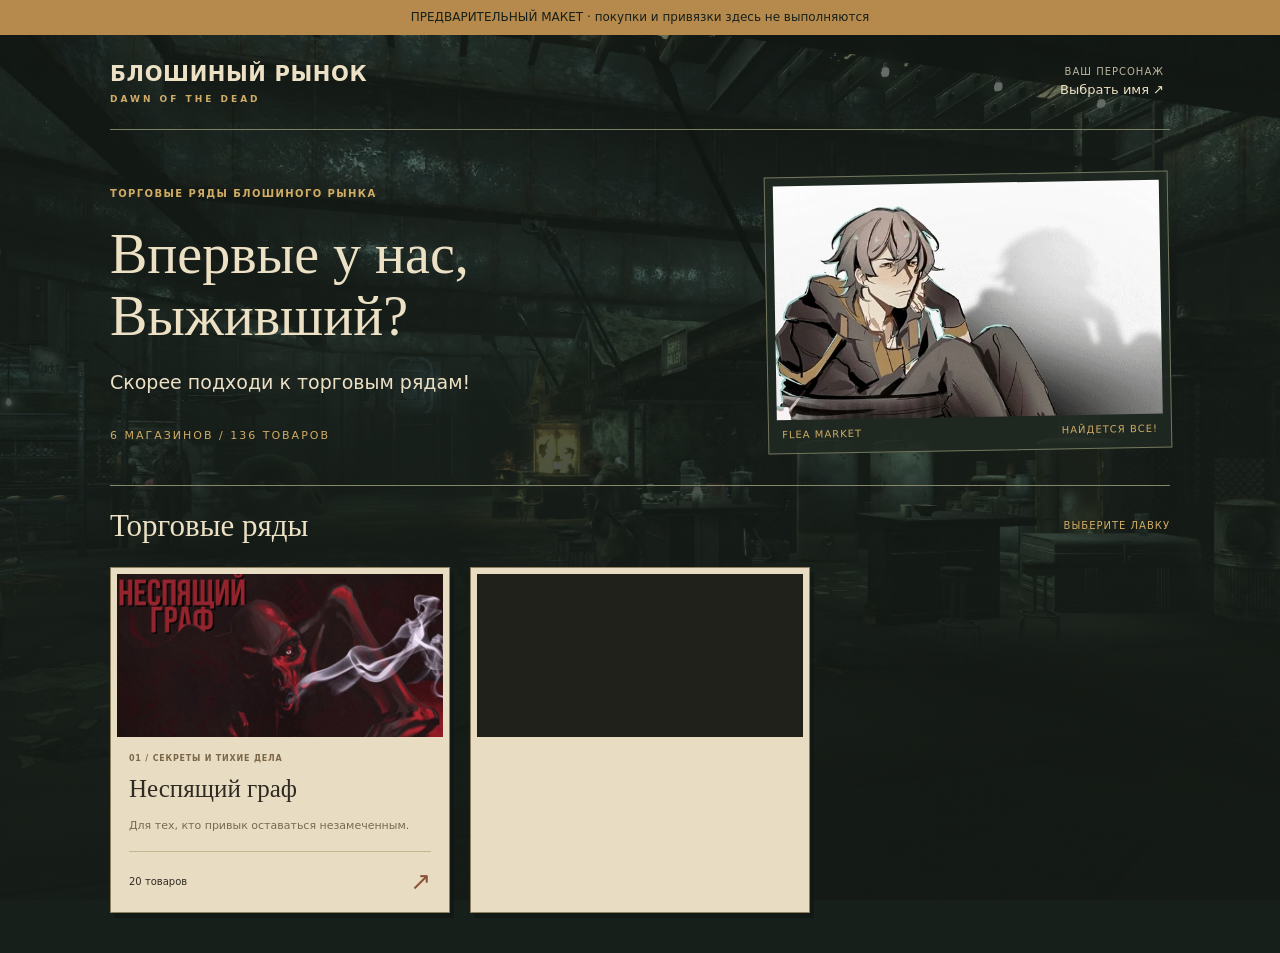
==== docs/bunker-preview/index.html @ 93a5289b "docs: preview bunker market using Fallout screenshot and supplied banners" ====
<!doctype html><html lang="ru"><meta charset="utf-8"><meta name="viewport" content="width=device-width,initial-scale=1"><title>Блошиный рынок — предварительный макет</title><style>
*{box-sizing:border-box}body{margin:0;color:#ece0c5;background:#171f1a;font:15px/1.6 system-ui,sans-serif}body:before{content:"";position:fixed;inset:0;z-index:-1;background:linear-gradient(#151b16a0,#151b16df),url([data-uri]) center/cover no-repeat}button{font:inherit;cursor:pointer}button:focus-visible{outline:3px solid #d2b176;outline-offset:3px}h1,h2,h3{font-family:Georgia,serif;font-weight:400;line-height:1.12}button,article{border-radius:0}.notice{background:#b68a4d;color:#172018;text-align:center;padding:8px 14px;font-size:12px}.shell{max-width:1120px;margin:auto;padding:0 30px 40px}header{display:flex;align-items:center;justify-content:space-between;gap:14px;padding:23px 0;border-bottom:1px solid #7b8064}.brand{font-size:21px;font-weight:750;letter-spacing:.6px}.brand small{display:block;font-size:9px;letter-spacing:3px;color:#cfac68}.wallet{border:0;background:none;color:#ece0c5;text-align:right;font-size:13px}.wallet small{display:block;color:#bdb59f;font-size:10px;letter-spacing:1px}.hero{display:grid;grid-template-columns:1.5fr 1fr;gap:50px;align-items:center;padding:44px 0 34px}.eyebrow{color:#d0ac65;font-size:10px;letter-spacing:1.4px;font-weight:650}.hero h1{font-size:clamp(36px,5vw,56px);margin:19px 0}.hero p{font-size:19px;margin-bottom:24px}.hero .count{font-size:11px;letter-spacing:2px;color:#d0ac65}.hero figure{margin:0;border:1px solid #74775e;padding:8px;background:#202923da;transform:rotate(-1deg)}.hero figure img{display:block;width:100%;aspect-ratio:1.65;object-fit:cover}.hero figcaption{padding:7px 5px 2px;display:flex;justify-content:space-between;font-size:10px;color:#d0ac65;letter-spacing:1px}.section-head{border-top:1px solid #86866c;padding:23px 0;display:flex;align-items:center;justify-content:space-between}.section-head h2{font-size:31px;margin:0}.section-head small{font-size:10px;color:#d0ac65;letter-spacing:1px}.grid{display:grid;grid-template-columns:repeat(3,minmax(0,1fr));gap:20px}article{color:#302b22;background:#e8ddc3;border:1px solid #8d7f60;box-shadow:4px 5px 0 #10171396;padding:6px 6px 0;display:flex;flex-direction:column;min-width:0}.art{background:#20211b;aspect-ratio:2;overflow:hidden;display:grid;place-items:center}.art img{display:block;width:100%;height:100%;object-fit:contain}.info{padding:16px 12px 0;display:flex;flex-direction:column;flex:1}.info small{font-size:8px;letter-spacing:.8px;color:#7b6747;font-weight:600}.info h3{font-size:25px;margin:9px 0 14px}.info p{font-size:11px;color:#776a53;margin:0 0 17px;flex:1}.info footer{border-top:1px solid #c4b592;display:flex;justify-content:space-between;align-items:center;font-size:10px;padding:10px 0}.info footer span{font-size:25px;color:#8b5339}.colophon{display:flex;justify-content:space-between;gap:15px;margin-top:34px;border-top:1px solid #72765e;padding-top:18px;color:#c6bca3;font-size:11px}nav{display:flex;justify-content:center;gap:30px;margin-top:25px}nav button{color:#ece0c5;background:#273026;border:1px solid #66715c;padding:10px 18px}dialog{padding:0;border:1px solid #8a8a69;background:#222c24;color:#ece0c5;width:min(92vw,460px);max-height:90vh;overflow:auto;box-shadow:0 25px 80px #000a}dialog::backdrop{background:#101612bd;backdrop-filter:blur(3px)}.gate{padding:30px}.gate h2{font-size:36px;margin:18px 0}.gate p{color:#c5bca5;font-size:14px;margin:0 0 24px}.combo{position:relative}.select{border:1px solid #bfa36b;width:100%;background:#e8ddc3;color:#302b22;display:flex;justify-content:space-between;padding:14px 16px;text-align:left}.options{background:#e8ddc3;border:1px solid #ad9667;margin-top:6px;padding:5px;max-height:220px;overflow:auto;scrollbar-color:#9d875d #e8ddc3}.options[hidden]{display:none}.options button{border:0;background:transparent;color:#302b22;display:block;text-align:left;width:100%;padding:10px 12px}.options button:hover,.options button:focus,.options button[aria-selected=true]{background:#d3bd8f;outline-offset:-2px}.enter{margin-top:20px;padding:14px;width:100%;color:#182017;background:#b68a4d;border:1px solid #d2b176;font-size:13px;font-weight:650;letter-spacing:1px}.enter:disabled{opacity:.4;cursor:default}.gate .hint{font-size:11px;margin:19px 0 0}.source{font-size:10px;margin-top:28px;color:#a79f8b}.source a{color:inherit}.selected{font-size:12px;color:#d0ac65;margin-top:12px;min-height:20px}
@media(max-width:650px){.shell{padding:0 18px 24px}.notice{font-size:10px}.brand{font-size:15px}.brand small{font-size:7px;letter-spacing:1.5px}header{padding:18px 0}.hero{display:block;padding:30px 0 23px}.hero h1{font-size:39px}.hero p{font-size:16px}.hero figure{margin-top:28px}.hero figure img{aspect-ratio:2}.grid{grid-template-columns:repeat(2,minmax(0,1fr));gap:12px}.info{padding:13px 7px 0}.info h3{font-size:21px}.info small{font-size:7px;letter-spacing:.1px}.info p{font-size:10px}.section-head h2{font-size:26px}.section-head small{font-size:8px}.colophon{font-size:9px;display:block}.colophon span{display:block;margin:6px 0}nav{gap:8px}nav button{padding:9px 13px;font-size:12px}.gate{padding:24px}.gate h2{font-size:34px}.source{font-size:9px}}
</style><body><div class="notice">ПРЕДВАРИТЕЛЬНЫЙ МАКЕТ · покупки и привязки здесь не выполняются</div><main class="shell"><header><div class="brand">БЛОШИНЫЙ РЫНОК<small>DAWN OF THE DEAD</small></div><button class="wallet" id="identity"><small>ВАШ ПЕРСОНАЖ</small><span id="player-name">Выбрать имя ↗</span></button></header><section class="hero"><div><span class="eyebrow">ТОРГОВЫЕ РЯДЫ БЛОШИНОГО РЫНКА</span><h1>Впервые у нас,<br>Выживший?</h1><p>Скорее подходи к торговым рядам!</p><span class="count">6 МАГАЗИНОВ / 136 ТОВАРОВ</span></div><figure><img src="[data-uri]" alt="Предоставленный баннер рынка"><figcaption><span>FLEA MARKET</span><span>НАЙДЕТСЯ ВСЕ!</span></figcaption></figure></section><div class="section-head"><h2>Торговые ряды</h2><small>ВЫБЕРИТЕ ЛАВКУ</small></div><section class="grid"><article><div class="art"><img src="[data-uri]" alt="Неспящий граф"></div><div class="info"><small>01 / СЕКРЕТЫ И ТИХИЕ ДЕЛА</small><h3>Неспящий граф</h3><p>Для тех, кто привык оставаться незамеченным.</p><footer>20 товаров <span>↗</span></footer></div></article><article><div class="art"><img src="[data-uri]�]v��[�׬�h���dV�G�D���wg�B��6�6����U%Vsd��S�5����$�Ԕ'E��$6�����4�D��6��D�5t'��4�U'usD$t�6��%&6�#F�t�tf�t6w3D��vvw5E4ut��3�d�#��6vvו�4w�dSE�����t���Wtw��w��5B���d�7F���u���c��c��t#�&��Uvv�F��f�E$��tR�v��5��&�v�����E�C���V$�4��6�s�2�Vvv7u��#��u545�DWwu$���4�Cd$�5�VV�ǧ�C�$�D�G��'"��&Tt�����w$V�v��V�g4Ǧ���SSV�f�73wWS$$�c4��'���g��e��%T���Tԧ�%���t45F��$��VħB�U���v�4F���6�df�Tgde$�T7�3��6GF�F�t564t�G���UD6��V��V7U'�47��3&t�W��6fftV��3d�'wvsD�4�d�&�t�T�$�GWtDU&�T�e�6���Vsf�Ħ��w�4ĔF��eU�%�&V4�4U�Tdft���W�VF��dD�'4Vs��t����T��6�ev$W6u$�'�U#��4EwS�v��f��t5T�f��b��V�������t�e����7v��'DDt�w3�����%u�V���6�dǤu�'E7���EE��v�$4$vה�w�$%�$7%����'����$�wD4��d���'��t�#��tu5���#���VgE�ft�$����G��v�E�֗���d54�F��դTC$V�U��4�FWEu$C2��D�G$�f$$�f�R�4�f&�2�愆������b�$��6#U�D�4�6���Ԥ��v�$&�d�eDV6�CTD7�u3�&�U������v���D�&w4�'�'g����%5u7�%F�V����4ǣ365�v��&t7V$Õ���dV�f�V���55Tƶ�6t���64�#W�WGsF��eVfu�D�4քv��֕f��d�GtSU�eguf�3��'��֥�GD��t��$�s�V�4�&�6�&eF�T����Eu��u��6�cT4W��7�F��f4ԗt�&3�fӕ��U�v�5v��3fw�u�ă�4����$�&��&��Ft�W��5%6%�Ǣ��d���d�t��%54��t�4�g�t��3u����F�����d��U���4�56�WW�FU���45�u�t&Ք4Ç$�d�d��Tg�u'��Usdt���v��5��Ӗ%fV�ut�TCG4���2���$t��$7�#f�sC�Ttƕw3gTd�6D�3f�V�������t$3w$w6��e�f�D��5�w&r��TG����D�g�cCgD��4�t�Sfw$53��W�FsF�6�����%T�E�SDfgD&$�Vt�WW7�֔v�66�63wDd�V6ggTU��%'�DF�&����F�sF�wCVִ֗5Dc6�e�d�4VC%��C�TdT�%cG�6�#F��6U�S46sUV��Sds�w5���4�75cdV�T�T4���74D�$��w6�t�'dw���U4ĔTӗ4f��Ԥ���DGt�F$eՄFb��G46v��e�4���e45tCd3�sE&�T��Ct�v�%�$vt�d����E�V46�wS4�Vv�d�T�t&�t�e�tCF���5F��cwf�v�v�V�4G���v����w$�t$Ĵ%stƄ$Cvvr�df�sdD�Wtdv�$�"�%CCFCV�$��uD�W�4D��5��s4���F7����Tg���SDt�g��ƣ%��tF#$FGG$���&�cV����$��6�$�S$�F$��3GsD�6�SE4���tVV��#d�4�D�D�D#��B�f�v6v����&�6��׃%4Ʀ�gT4��t�3vuG��Wt�s%�vuFu��gt#v�B�4�uU3�eէ�T�%�������g'V�'V���DedD�v��d�'�b��V�����svt�%%T冔CF6D3t�7u�w��$�'�gu��������#s���ed�&��t$��C$��EU��u#%E�#$Ń��b���tU�5���5f��Cw��$Ħv�W������Fդ6d�'�f��GU��4�74d�5�V���V3DUu4�'�DfD���t&D�W�w����D��uDDvv�s6�v�4�$����3sD$dt��gt��GwE�ttdv��eT��w$V6t7T�g��Ɣt��F���$4��td����$&�DFW�g��vu��DU��3�����D3�fue�'4���5$W�&V�GW6�wT�VE�&s5d��c��ST�F�3$�v��D�S$��STV�cF�4g���Fv��$3�wT�ug���tv�Tԧ��2��7T&�T�V����3u5577U6�����$�'3eF���ק6�6�v$4S6��6�D��%7f�"�d�Uc%E�Vt����dW��SV���4�7UEwt�v�WG3d&�$�6��v4F3Ftd�w4UD4cG3�%B�3U3F3��$�f���SD���3UFD���d�R��tg44�W��c��t�b���TT�dW�T�4�cf�7��C�D�$��fsf�䄣#2�St�WD64��T�$6r�s4�W$6g�ԕd�c�E�3'Gtv3W�V�6�CF$7�V%Ed��3D�df�u�d6�W3t��E�&��Ƥ#u4$%u�F�V�4�T$��v�T����&tGd���E6v�օ��wd��u��$67��d�f�'V����5��v�Udr�&��$�6���3F�w#c��6�%&�%Fv&���GUR�F��#34�FD�#�4�fE���Fƥ�t$�G$��u7$�$�5F��f�%禆ħv��D��%5g�D�7��u�$�����V��d���7c���g��gT�u�$��Scv�����uT7��Ҵ$�D�'����eb�U#6'4�4�Ƶ%S%�UccU�U�Ąee'�t$�T��u�t��d�Ee�S5�U���&��7usE��#w'U���dsD&�u�V��Ն�v��%#&6�ewtfCt$��Uu�ƶF�D'5��4��u$��u$��EuēF�$�fĳUg�v�7�FwsG��vFvDDWV���V6f�w��4�4F�sF�F�F�4�Fc&e4�F�GF���46��t�EV֢��t���4�4WuU4�##Db�c��T'5%�GV�S��%dCcsE&F�r�d�fG4�%f��$G5"�ֶcT�u��'G�tg�Er�%D�Ft�$$�u#E�f�d6�7FFcCt�w�UE6�V�F4�'E7%V�SvE3V6�F�5g�F���TV�$�'u��&v�V�G$���DF����T#��D�Gd�c3w�u�vD�wG7$��'e�fgd�7��TćG�S�'���b�Ó"�7c6��W���W������UdקT�gfV%G�6�6�Ǔ�t�T�B����d�&g��#r����gf�g�B�r�'UD�f4E���C��W��F�eW�5U�&�CSE7�vw��DDTG��ԕR�f�wv�B�DF�T�F��gs�fƧv��%�d䄣�u%T#�F�6��CU���3t�UTT7c�Dֳ���&v�TÃD�F���$V7s��e6�'Vt䤕3tv����T��Us$D��#�V�v�eG����F�t��%���sD�F�t$$�4��TGF%���G76F��S�$$t�V�Vw4�T��Td#��������C&v6vWu&�t�65UG��e�##'���TㄕU��F�F�w#t55d&�v�$5$u%Vt�GdT�U&v�4��T�6����D��U&�4�����Tv�ER���D6�$$f�$$��6c��'sw%�eEdt��D5���6F�U��e�ueg�WGeD��6���#v�3g"�T��V�D���%��$�4�Tb�DG$D�T�wtU$��vuT74&�e�$F�C�5�F6�$�t���7&��Gu��E�G��d��ct�2��6GF$s#���tt���ŧ3���fd��G�$��5D�Dc$cC�v�F�5�VDFGF���#d�Tg��TT$��dS��Ec�5�4��$6C66���TW����5G�B�6�feB�5����CCv��6�&���Tr�E6v�4�6f��Fd��tt�f%$�c����榦��3�W6�'�w2���D�f$T�'UEFCsT��3C�t��f��t�U���4�C64F��&�UV����v�'��6Ŗ&�&v�VVCVv�$&Ʋ�������Tw���5�4�D��t�d��v�sv#�7tB�"��t�wv�&�F�d�gģ�4U47�wEF��6����7cB�����T't5%�tU�&t�5Vt�4դԤ4u���5W4EW"��36��tf%2�t�f���#$����'�T��u���FÇ�w�t�w�t�4�f�ftfd�v�d���$���wE�6���7�tW6դ$e74V�6�%WV��Tņd56�76�t�C���tv�F��g4��Ucg�$TT�tEV�TsE4'v��TDT�v7U���ԅ3#f�D��U6VtUGf���44�V��SG�v�Vc�$���sG�f����$6�s3��&��4Svc6�TSf3gesU&�U�7���Ĕ�4SddUEv43��CG�%S�#f$3W6���Tcft�GUD�D�S#T�d��56��G�w�󔓕f�sT����FSSe$�'Wv�&B�4�U5�FV��tf�76dFu4�6u6�d�U%��f�E�G�f�F��v�DuV��5FT�t��7&�d&T�'644���6t4W#C4sSdƥ�ws&�C$t�vV��'���vӖ#V�$t�#�T���udw6�V�R��f�uWU%d�CcT#FT����4�6�eTCwv��u4��d���$Gd4$55Tו$���Ɣ��e�T�D�df��4�v���U�e�4V�g$474�DWt�����S$��%v$�u��V�&��S�����5W%c�$56��C$����DV�fEW4�u�cTF�%543���t��$�CF�e�4�F����%cU�u��#Ww6�FԴEt�s&��4��CDTS�&�Dז�3�FScE5'�tu6D�Tק��v�EFD�VU'v$��W'#&�S3�wv6e4�d4d�C�g���&&䔖t"�3�gR�T%756&u��%��T�7U5�e���u��w�U6�Cwf�$��f$�r�G�ESV䄢�TW���6���T��S�W57#u�����%#d�%��t�DV�T%$$$D�v�'$��4��W��%%'�t4G�E�����5W�D�U���4��uF�w�7s��c"�4v�%&�%4��s��%��䵔��Su�gF��%cF����T�'�t�ĴR�sDuT�ff$w"����c$�dT�W�&�&�4�%���%V4s6�Vĵ4T77v7����V��tT�%�D$4�Fwv���B���sv�%6t�EWVuu$��D%���T"�$��v�c�%DUte��WV����cg�d6V�G�g����%T4��C$D��G�'&sUD'�VWt�4��T��U%g$$���D��$F&�œ�td�e����7Sd��g$����DĔT�4��T�%%4�WsEewd$v�4�#�V�CW���V����D�Gd�U$�Eu55�ƵT��ct5�UT53&$5G��wu$��ӗ�t6b��v�GddF��Sg�f�W3���tc���µC'USt��G��Ä4du��r��T��VE�$��C�u�d��56�CFUU4�'�4$��%5�c���%4�TvFu�5$7�V���Vsd�5T�ǅWV7�6�v�d�6Ԇ��D��CD�4fD5t�t�R�G&�B��v%�S4Vut�VՇ$�cWR���%F4c6����WF�ēWG��U�����uR��uWd��w���W4�Te��$քwd�����g���&Ŕ�7tSu45�wD�7E�#ƥf�&���fw�C3v�T74T�tDt�S��%�ceTUԖĥ����f�3v�wb���5V�%47EV�d�d$�6�ESs���4T�TD�Æv��#B�Eg�4e�#$��&��$t��4'�×f�2�􅅧F�4St��w���g�#vgt�cCSD�Et'�ed��FƖ4חG5t�S$Ǥ�r�V��UVT�4T��dǖ�Tr�ՖSwdB�5�D�6U�4S��STT�Ue4�Ƥ�$�T�WFf�D�eT�V���G��TC5SU5����'��dǤ�7C4EV��F3�t't�vvuVt#4�6d�uGfvf�d54�'���t4��C6�t&�Ts�4�&tEUgtG���&�t�d�g���3�����vF�ŕ%GTt$��uE�7���ct�G%T%�t�u4ETf��t��7uVvd%��5R�v��U$����354�'v���tc%&�t#6u���tT4���&V��%����tT&���UT47U&U���Du"�6�ef�&ew�$���$�5�v�%6ֵ#�t�u�t�4T��$uuE�ttcwC4Ƶt%tv�de4�dgt��D�uEt5D�DUDu�e�De�c��vԆE3S�e���TfD���tD�65$4��D���f�g'�E���7�tC#G�r�4#s�"�w7�R�TG3EE��E4�d�ӄ���f�b��F"�DG3�r�E�ÃEu"�#GcD�C�5"���&�uU��u��t�Ԇt7g5��w���&�b�F�54��wc���#C66s%�����ET5#&5���w��EG'�s��TWw�Ue�6wwD&��V�ԥ$V�Dd�4�fC$�w�U6CFv�u�T7t6F�t�&V7�FG�7D'Td�3������&�6�$�w43��td�Gw�TD��v��64cEB��ą����3d�&V4&gv54�DD6$6�V���u$4�TT�t�&�d�F�T%W6�V4w&&5��ev�%�fDdes$�#V���GD&�&WtdSE�Ǖ�vD�5UDE$$&�dUd��tդ5$�D%���$dUt��tsDT34��4�F��$fw'�$��Ť�U4�5VDCV�v%T�c���&�SE�פgD���FT��f��7T#e&3w��b�����V7��VcF�f5���F��&B�Gu%���$��T�wt�3wuu$E��6F&G�Vdg'$sv�3tdUWV47�w�4Tu�F�Ct�$�'F��W&3��4f��DE�R�u$�f���%t'��u6�e6�eED��TT�T�6�$Vt#%tDU$�w�F�C�g�T�4V3d$$U4�6$fw��d��ef�tוTV�66�v�5�d4&v�'%&�&�vt6��tF���u��E'�T���w�4dF$�&�7�$���t4uV#5%�4�����5$Er�td����t74g�C'4U�����&�Ė5�œ4�'�5%ct4v�t�֥��D��#�d4ŤF�T5��G�d5wu���u%C�td�����4du�ctc7w�d'w�Wu�$F�%g��u�t#4�&V��U��t�ץ���D�䵣$���dftb��w44�t5%Dt�Ft�&CD&�v�F�'�g�$�dv�#$7&���s���v�F�d����Tc�UD�d5TS�t�twu�Tf�sCT���#6��set$"�g7�D���5ED�W�t���5b�C#S�Gv5�c4��4V����4U���W�#v�UW�tW�t��F6't�'����Ev��G��ff6�Wf�F�D�3&��v����צ�v&U���6��T'�sd���v�&���Vu$e�Tt�t�%�7�V7FԦ�����sVvT����5tg4���6��$�5��CgS��C7e4CE��Cv�E����r�TETT�VdgD5�54�ԵW$#4�de56tW��5t�U#�FTT�F5#7��d6d��fĄƤ$6d$66d$4�W4�U&�f4��$d'$#D�E&�EDW�%gV7�ed7G%��e��UVW�U�Tr�4�7U�r�'4T�Tv#t46F�f�%�G$�u��e���4�%T���sf��#�tG&�7S$v�G��T��2�D#�V7S54�vT#��gf��&�VTS$6eWt6d�d��5&V���Ƴ�F6gFeu�d5w���DT���4t#5w�4F5TDv��v�t�'��S$$�W��gug'd�64�55T&T����E4$������wD75wtv��v��$�Cv's����b�t#GF���454�&��F��CT'ft�$ē$ccEst53tG��v��$Et�4%wC�t�4D���Udw�C%Ed�f�WCV�w%V�C%V&%$3%d3�vV���4%��涇T�U&&Dc&�6����u%GtT�4�d'w�Uu��Tԧg�U�cDCsDtUg�FU$V�u���T5%'�"�#V�&�t&Gt7vtv�Ɩ�wtSC���%tV�dU6�T&fV%3�dƳ7%e�UWS$c3��uE$v�sTt���wt#Sv�'v��7�gc�#CtR�D4�u&u$T%gtՇ�&5&U�%F4�Ds��EV��45&�E�T�Ԇ5T4��"��V�VvE�W��g��Dw��uw5'T��V����5T��$E�TvԒ�v5#vt4EEG3�����3�dW������t���V�'D�5#E�#EW't74���D'4��$tv�DcU�d�#�w�&�D���V��vҴS�vTwuF�'s�D����B��d�w��GSG�v�C�F��U4�G�tG�T�E�4fǕTVE�$��s�f�d�V�$�4�R�C�է��5d�fs�����fEUwEE�v�4��c���$B�5DԖr����甖�6$ge$fet�4��d�VsdU�dvsCR�$�6���ED4�Vd�g4Sr�tF��VGfR����VST�U6�6�4d3fU�3g'�T�d4��f�D�&��F�g4�D6�D$�44du$F$�c��w��T4�VtUet6sdt�U�7&�4W�72�D��D��DE4�GD�dSSt�gvŔd&Dseu���t�t#֔�f'FF&D5�eVD�W5���#E&T#�UTUWC�#Ugtv��W4E%D6744�$����6�64d�%5B����U���EVt&wD&vr�Vt5d�B�vv��T�V􇂵�wW�&'�4��'G���E�4��$w�tE���%���VB�DC&�4t�E�e4F����FFd�B����egv�u6W�4U#F3&D�R�4$fv�U$$B��ԇt�TSuUCF�R�ST��VEf����t&�&vfd�&���&�$�$6sW��vƗ�7�wVF�C%D$6&Fք��%T�%Uft%$��6�G��C��e�tu6�E�C�tv�%e�#s#V#SU'Vdd'�t#B�%cvV4wSg�T�d��7'&c�T5Vsd���Vu�'��c5�DTge�U��Su7�vv�#��$��%%��$�7f6��T6�t�vWWu&��ՅT�W��&��53Wt�#e$Vsc&�tw5&s'cggS�w�EF4$C'sB��dC3D�7f6�'��6�r�4W7�G�V�5E�5t�6�u7Ct%GR�SG��&w3DV$�'��U�w�%w��5#5�F�$ԓd#fC��UDC#4G�#�f�#�ԣ���T�U�ET%tWtWb�V�$EeCD��$��D���F&��s�e5tC6E��Sd�g�T5&��EC#t�TT�dWtf��t�T��vw4�6��Gf�4�d7w#3T���Cf�b�v3���cE�T�4�v�ST�ds�g%�5��7&44��6�#��U�TT��u&4%�$5�v�SDt�$CFw3Dst#e�tE��t#�"��f�UV�ewD$V�Ud�v�$T6D�w3�s$�S6dT6VD6���#wwt��$W�򴃆�TU��f��TWG�%�D�Tf��dCT�DuDb�CFTӆ7D���$�tc��3r�D��C���ħSw���u�$t��VU����4�6��4#&vv�5D�S4�3E��F�������UgtuEgWDv�����Ud��u6�T5T�eu��&ו7�3��V�E��'v6��54�r�Gue4��D6���%$fu���W��d�E4���uCC��ffg�Ն�Ó�f3$wf�Շ�"�E�Dv�Ƨc6œfEfV��V�����dS53v�SgCVWt�7��S$�t�Fזd��&�6'4V�##u����Vc��f��r�F&��t�T��34�F��c�5$�g��5C��&�����$44Dw��wt�4�TU���D&���F���%SD�tD%�$��v�T4�5ctU7wd��GDvu&�%we�w$����Cv�#4�W�#D�SִT�37uD$�ԓeT&��&W���$�d�CF�4���ve�5�S�CT�CDTd�c��TT$u$'����d2��#T�tgt�t��$��t�vf�&3�#��7u'��'f�Vv�tt�T���D�TTF��v�Et�5&�&���eT��'G�tf$�c�T5sF�v��5d�TvԤ��t�EtcD��V$�S�7s�'3D�u����WWV�5C'7���%6�dTf�������C��d�w#7UTFD����V�tt����#&WUtt�%U'����&�d4Ttv�4vd#F�S�SW��%dDT�Ve�76���7�W����v�w�7��D6�e�����������$v��T4�g�����#gTd�4�E4�VV3�����6FF��D��W�$D$���%7U6W4�U#���󆖳6u72��FWt�����t6��$�t�6�t7�6E5#������'%�wgv��c7�Ct��&慃�sD����7t�R�Td��FFgV�TVS4'�t�b���tv�6�d�sF���'V�#T�%&�f�Tf�5D��F�烆�5�d7u34�F��56�4եf7v�w�f�7����4�TԴ��D���g#g''�&'6�F7'twv�GƧ�eVuwD�3%UV��V��6���WV��CV�d&��5V5vefU$���g#�D6DƤ�u6gvcf�6��w�$��%G"�t&�GV����4�cv���4t�4Ɨ��tŧCd���3�DV����T�cD���$#F榤�5w�4�ĥ�t$�'�c&�G���3s�Ք�f&�UdT��gWUd�b��R��CG����F��vt5�ԔUed4VCf%vFքF�d4��ķ$�6ŔFt6f�wv�w�$�7��tU��3E���W�4t$�6�e3w��e$����T�u7d44��F�%�4�6r�f���$�T�6��wDgw��SD�u�f4Ugv�$�$�4v�t�6F4Քf����cD�ą����$�W#Sv�f������$e��f���s��sT�6�$�cE�D�&���$5�D#u�v�cW�R�&v���cDD#'G�����5�6�u�4����'�CCSt"��V6����f֤�D6%䷕�UD�4�Ue�5�dF�5��T6u%�������4�%B�Fu�g�WFW���TD4C���'��ԓ%��D��V���UV�D�T#F�w$�D��F$uT�d$�dd��76v����ӅgT��Ɔu�b���6uV��dufÇ�$��&��SG�''T�vdUTtSv�t�t�f��e�5�#$�vD����ueD'��d�%�$�T�WG'4�w�Gu��vTfT��c4�DŖ�%6�sEG6���6F��t��&��E��er����f�f�GtWf�T�w$�%6�#7&��v��W'���tTv�W4W�c���$7d��T7DtT4�Ň5WCSF��e#�Ct�D�TTDE�sd�7��SD�d�wF�&��&�t%��U���6���WdD5�36�v4�炴TUgt��D4G7w%tv����f��6���F�7�e4�v4F�T�f�uf5���V'���t��#wԔ3w&䤕'$Ǥ�'���$E���B�T�B�$ĕ��ԇ7wu"���b��Vg�W���eF�#�4��g�S�DueCutvW��V���EW��T�����tc%Te'VD7B���3Eg��FEsW�4tv4WV�6CW�d�C6����4դėfu�����s�v4�d���#gTFԖ���%UV�W���ӅST�FƆv�W�u$�S%#�v�ĴTחF�w3fsG3d'5�ǦVDf�����碳��4&S�t�V�6��6��$D�W����W�T����6c������3t���6V���t'��'$Tw5eW�T��u�T�V�5�v�vG�f��5'�we�4���ft�T��G�&uT��%Ussc�GD6�4���e�Ɣ$du���4&F�d�e�Ut�5u&�wgv�sC��&%��d�t�tESS4��UedG%wV��vv������d��DTv�f�cDSvsS3$UT���V�w3CU4d5V�7U�FT�v��t电4D��Ԗ�4�œSV�svDTw�DE&�文��V�c4��e$e���%DDv�tV���6U�$44��7sF�C7fV�cT�UvSgG��fT���7��6ĥg����$�w&��dt�'gvV�VׇdSg��e�$�t��&�d�c�v�$v��'GCVR�f�g6d�u��sE�6ק�7�DW��Tե�$7�%76�u7u�gdD���ew�SVԄT�f�f���V�$dSCEceU$�'5#�Vs�f���S��4DB��f��G'��GCTVCf�E$�T����w�e#Td���6uF�T���sd&�%d6��E4&�$Ee�$#D��v��e�4��Tt�f���G$Uu%s4�DǅG$�4��tT'�D��7��ed�7�r�T�F�4�f%���4Ʀ�d4�V���GDD$Euf�T�U�5��e&#�$F�#T���6f$wdUcWd�6�T�FD��g�ESs4t�6���d�5#$6��FT$t�7F�էf%v�$��Cr�������2��uT�R�v�E�W�t�S�GvUu$VƵwD$&tĖ�s�'e�T�C�DtCG�'TԴ�֥�cuE#V'����&��S��C�����cdvwU3�3V#G���vCgg���gD�FgtV��&V��D�f�U6��$�7&��4�������d�vED�#f�tUb�5V45��4�5UUD$ew&�vw��'4�'Sv�&�TFsGUf�3%�G'��d$4�t��#Ԧ�w4�st5Ww��47�wT6V�sf�VvG$4GB�4�4u�V4��T��GSFVCGե�4gU��ut��%w'7�De$4��t�FT�e4G435uV���4�������$���v56w$d%$DW�$�T��B���DחD���v�'�VԔ6�WSD�s�D��5����T�TF���s%��u�34ԓCd4ug��GTS6tVv�U4B��Vf��C7$�7W�U��'V��f���Dfv�2��SST�vT�gv��WT�5��R�u��4��ĦT�4�����Էd�w�DƔvgtCF�C�t�'�wFv��D�4��t�D�wC&'��f�c�7E2����v�D$4$vtUT�D�r���7G�cv�CVtt��sWD��t����E4%5����GD��#d5��t�t�ǓF�s��G7c���&W4��t��7�gS'�'g�t�vvfdŗ4�wC���Wu�UV���DԄEd47G��4�VtU��6�'4�V����4$��B�b�Gu4�d���7u76�D���&�#u6T���5�7�uTCD��t�s'�u'�D�5V'%&��F�T$��#wW���6&�TV��t%�uU��w�w�5%��Ft��4ӄ5D�6�d4�d���67eW6�#T���#���F�EF#u6F��v74FsŖ��4D�'W��57Vr���uD��e%f��UCu5$�e64�e���4W7w6��w�����Dd�$�F&�v�WEs��$�c�u��VD�w��w�Cwf���5te4�wf77W�$�3u�gSCv�ÔĖ�#e'�������3�7%v7�%D���'�#�D��7�&�#t'wFr��T�&c�SvG�4��֗'t���4&��$�3D��D4�'V�u��V�����CeGB�3b��6Ӕ��#���tDSb�5v��T��V��4E4��v�R���vtD�&���U'$�V�浔��tF��EGt��G4��4��T�Uw3Dvv�V�ִ��V�t��4��T�SDG&ՔcuU4%����V��u�b��S&D��C%��G4�2�5G6�Dwf�wf����Te���v�w7����%d�Uf6��vUCd��Uw$�47e&5��4ĳ�$U��4Dt�gC�v�d�$Ǖ����$�R�唇w$��&���v�6�TVb���u�W3��'�645'�֕S�dW�E$�tet"�&�v����CUt�'T��u$4$�u&t&%���D��CgT5F��Cw�4焥�w'�wt�DufW�s��7�Ć��SDҳ��74cde�T�Ĕ$5w�$����3C���'%6TE2�tFv�5T�%����4���4�f���GtƄ��5��D��&v�R�֤��55&wT''t�EgWS&Dœg%Sg��5T'S$�3�&sEF&�����&vgS4������G��&��U���v�ք��f�g3����g���g�Fb��&f�'5���$�4$s%d��tDƵwsd3V�GS%��B�75���Etv�DE%�W�T7wuGwvw��s7�7��T�������f�Fu%��V��F�����D&������e$���7��d'�CGf�&�FE���eT�������tf�Eg��4�3#G2�4��7dsw��G��T׆TgtG��G�$Sc���v$fTf�t�$4We3w4��V6�$�ł�wT&�B�E��4��g7�5F�D�4�%&՗4�%u7v'���6$%3&�4�Ecf3d�4f6�FsG���4�f74&t���U5f�$�&�'��3%�7c6�7$6v��"�d�c5��D4�F��6�wF����7CGt�6vԗ��7��U�eS����D&�dd7�V��t�7$�3T�D#T�vf7V��t��%�B�d�W�4���6w%'T��s�tU���Gs#EUC4ţEW�fD��tWEU7��CR��r��g���Fv��F��$��F�5U�D��5T��f��W��7sd�����G6��W��5�3D#�v�g�֧���t��UG���f4�T5e��5c'�t�U��WC56�5��C5Vt�t���64�4�dU'7���wSd���R�����e�F��G���T�S%���$b�vd�C�5CV3�dǔ$��զ�U��%eT�te��D44�wtԅ�ՔFԔ�g4�$���g��CS#��wT�TUT�6��$#D�SgfGdTfT4CgUd$D%cc�4s6�St���6sU��Sd#��t�gT4�ƅ�ԥ��43f��6ff�t�&f�2���&d��%�'4�7�wFf�r�Ǥ�C��WG#5���FF��Ƅ%&�Utu���T$GtԦfv�7��e6t�#D�'����5��S5�fe��c�Dg�d��$�vwGf���v�F7tVĶuă5���c'cSGg$��7�6s�Ԃ�Շd��r�t���4DƴS6�7��$CF�&�Tu���t�vttR��V�5%#�D�wTut4Ev�5D%�D�S'5�&gb��f���B����VҴ�ԅcf��DDUfGe$SdSee$s&35V�u'���WtD��$V�%�v��5UfFw����4Ö�'��ew6�sEDet6E�Fd��D&sD6�tE�t$t��F��t䇣5U�6�·�4�'e'D7vuTW�w4�dT�#�4������DwW��C'����$�v%77C�GE���$���ddF��u3GuB��գwwf�'&�T�7Fg6��g$g�f6C$�wGc#�$7w3v���%#FD%7c4cTg��v���ts7vu�CD%�g���Cd34#v��%et�F�$ćw&V�$#���ƄgE$3stc��e��b�GW��ǔ$s�v3u��FwUF����#C&�E�4�5��&֦ӄwVWCwT���4U���f����4uv�ud&��Ԕ��V�T$�t�cw�5�Et�D�gt�TS��de6t#ESUfd6C6�t4�7D$uf���G4�#tw4�##t6Ev�%�w5gw�Te�V2�%gԔw%sD�D&FFG�$wf4%4#f��$�ׅ�5�EF�T��B��3'4c7�%D�6�ҵs4wv'��%��'��gC�W�C5��%��6&�D�e%Sec�t�TT%%f���vsd'�cFDԤdVD�S�ec''6���$�����e���'7�E&�t����E$���U�U5��&tgV7�G�G��S�C5U�eC6�g3U�d��D3E���G$76�Dfee3��ut�&&��Sv�ńœ��2�v�fCb��43%����T����t�t$E4T�Tw��vV��$VuD�5�%G%%��w��DF���Զ�$�&T�ֵ�ƥ惆�Ǘ%�4�T�d��U�E�W5�'�Ʀ�f2�ĶW��vŃW�$�T%t�4f��&4�sd�deT�D��7UV��d�ַ�C6C�U3D$���$%6�D&&��d�t�6�F�&�V�T�$4$'VtUB�dWFg�F�����4E��4�dg���dfŧ%'�T�֢��G$�eF�e��7Fv���UCt��D�SR�7�V�Uw%����&�sft�F��G�3���c4�CV�3v�D����f�fB�F������GcFV�DU#��G�v���t7Efst&#wV$d��Ed�w7St�3��V����F�b�'3t&gE�$�w�t��twf�$��E3�7�"�Sd�t3s3�&�����$4�U�dv'��7c7��34E'�%Dt&Ֆt3GCT3F�V�G�V�c���u�$Gg�#6�fCu�UG&6�55��uT��4�eV�tWd77��7tu�f�s�E�t��W�v��w&tF�&�����4�4sD�e��4�ԴƆ�$T"�v�U�tw���7Ʀ��4�&��d��d��dD&uWd��s&d�u�t�TuFW34'g�#&3f��6V��v��V�T�7wutf�wu6F��t5�啤��%����D�s�UF���D�'4s'v���u�u�$6�&T%w%g7���$F�F��ƄUT7E74Tvt��%gtdԶ��Vcs�ӕ$�4%gUU�$WGt����t%v�D��EDEu�7ėD�4gD�$��V&&��W���cg��3E'V��3gD�Gd&ֆG3$���֦�4CDD�Gtw%v4�t�T&��f��S�T�6t�4C�D��GT�2�'7���$�����V��7�tt�$gU�4feU�5fU�7S'�e5��&��e�v���F5�5'�v7E��ddg��Ֆ5�V��&�%%7T55''��d�UFv�5'TԥD��DT��#��sGw�E%�e�u��R��4��$�"�f�gu��������������s���gDDut4��Vf��T���5R�֤t4����&�gU6&��T��Wf�d�ҷsD�UuSu'�R��d�œ�C�sD�&�%��tR�d��3E�Sf�Sf$��d��Ub���ӄetETDEFÄ�G&�sE��TdTg$tEU�r�T�E'�#T���Ĵ�%V��T�D�sC��ӔvEB�d��Մ�uTt�F�T4�f6V��t�Ed�fƵvTV�3�TT�t�f��F�D�&Uue�4�VC��&�GttT�tr�wuEDV�$&�eD%��wDF�$6wf�DU$�SVs��Uwuv��Dd��t�ִ6��w�u���6�T�Sgwt5�t��$7�G��Sdv�'��$$����5�#�'d'�e��5c�E�f'��WcWv姧�6��Ԅ�����f$%#�b�'�v�7�vfc6f��v�CD�4'�ED��f�VFƃ��t����$��c��TU&�G���7e355�w&�Ԥt����E��F�������v��&����&ĶF��G��tE�VWd55f��Fu����6���UV�s�3�fE3TWE�ut�Ք�D���B��e��T�g2�vUE�Uuv���ģ���G2����e$%W3��$6�t#fdT���4tT'GW�seD�54b��t��E$Df��&���4��g4G#���d�D�u6�t&�uF$SG�T��B��4���W�t%7U�$%dWV�ԥR�F�D$d��6�����ֵ��VӓFuut�%dsv�fu�ĴԔ��4dT�D3T��4���Tud7�D�$%V��V4$DŦ�T4���5D$Դ�'�ÇW2���$4�&F%��t�EF�vf�U�3��TC�&��E�d5�b�fՔ�T#%%V����U��E��6D7���dWD#3t��WtC4�6g���S�sS%t�B���V�f�T��G�6f�V�Cd�v5'6�4d���U44��TDT4�6�6�vGv�F6wtTWF�V�37du��4#e6v����WT�d6�%����ed���D54�W755����E"�dUG#e'W6���T4��&����f�D��sT��7DVĕ�d�$斤�s�5�g6D��F�D���U$F%g��v�sT�'�ֶgv�V�Cf��f�U��$�&2�W��r��uUW&ք���'Fv��Gwt6�vr�'47�����f6$E�U�$VB��4�t'%6�$$#�t�T�Uf4$w6TׄuF���ŗ643��4fT�����f�S#EDd�t�TU��$4dc�6�r�&�dSWTև��Ufu��V%G����7��2��tW5��d��D&�$�DV���tƥT���$v��5v5�eGf��V���6���ET����f��t'�C�w�v4fƄG���'5DDf�t'4��v4W$tvf��t'��G�v�5#FU'���gG�tDvv�tt�f�g5#f����#&�dE&��b�&t��U6��'�FT�DCd�ft#Tvw$#Fvĕ�7�d�fS�e34CTr�%��#��WSDd�FԤ�C4V�4׆��5g�՗F��E�V7Df�5&S��Gv�V��7e#�Ce'���e'Tv�Ֆg$������cfd�Vd'v��#7vW��V�%�F�&6���t"�%����TT�Vv�f�uf�fssԴ�T6ǃ7#E�D46��$�W#T$��T�gv����$�6�474d�Cfc�S'D�c����uEsT5SW�Ԕ���f�ԧ6�D$u5&�W7&6���E�WF&v$T�SGwd�'�77Fr�$4T�TF���%�'v��U�v�4vVc�U���3�V�V��t%��uw����4w%��'4�U��v��64�E3�3&4�4#tT�%��tW6u���4f7d��UE#�V3�ӃDd���D�V�fuf6f�F�ԴV�&%�35%&���f��v���tF�4U���CE�%$&�E�w%$�T�3�W5�'#t$'4���T����%�D�GFt�%��F��%ET��v���ucV�#3t�T3B�WFV'��7'�v�sEt������$4�&��g�����#�WwfvST��uD$3w��Es�WfUD���$V�$��cg���F�G�&s�&�������$�T�e$�U�W���F�����w����V�6���ggeT�#d#�e��$#4�F��tTuV��dCU&F$65t�%�T��D#%�t�4T7��'$V�W%t�"�w��Tf7S6EV&v�eF�F�VuF�%�SCd�4fT%t4t�Et6D�4Gr��s��t%���fF7vtU�%6�'�T�wv�tu�D45cGU��GvVwc4stT�Df���6�U%twt�d���#��#T���f���vd�Wtv�U�%wtDwDVtuEe�T&6���Vf6tge�&�2�'$��5&�&fCED6�GV$#5vwtEDECs�t�&�G�wv�$g�f�����%��t�75&��r��g6�$�'#EG�5�D��䕦�f$ĕ�Tu�%e4��d����ee�Ut����Dt�4�E�Ǖd�$uGv34�u$�T4eD��4SWg�E7�D�UDE%4�d�Ħ�T$���56�f�Cd������$6vÕ���DDt�#E��$��6Ԥ%�dCcf4f#%�tuu����vc6�C��t����t3$�T$vD������fT4�%$ed�$��$�tu$&�S���U�$�Vĕ4դG%�4�t��d�6�GtS"��7Ft�f�45EFu6v��"�$UFe4d�D��tT�7�tT��eT�V�$dU4$V��V�V��4D5V��ct�vb�$��&�5fTUee��ec�7VD�$��4g��6�fgT�wu��vtg����d�u�t&�v�'����&d�tC�5U&g�S$��t�4$�vut��7�5�t�VtS$G5v�U�&�&�f��f䕧�Ä��75%6�7�f�C������tWw�4u55�t�$d76�eU���EWvw5�v4#v5�4��vԶ���Te�F�#w&�Fu�W�7v�t����f%%sSV��C����d&�d�6�3$DW�T�sƳB��w���B�7������Fv��wwb�w��sDFGE5�TFT��t�WC�t�4��G3T�e5D7t����duGb��6��GD�d#��'��t��G�$%��%�t5�Ӄ��ִ��6��%3��f5'F���S���7#��T5���u���$�T�TT�EV47SDV���DT$Ԕ$$�U5SectD�W�T�����eDWft�4&Ĕ�cT�wdU�dt��d%4��e4�674$#�4��&D�s��sFFœUf�v�#Vee��G7�T5�4�4V�䗆3ew��%ueT��T�儧UdTsS�#C�ׄ��"�������CtTGdS�tW#F�7�DD�dd�tև��SED�D��tt$�D�$���B�$t%�w$T����Ed��EU��eT���'�����V�����UD$��$w�$s�Ee�u4���T$�4&�&�tf��t#���uE�C�$6Gs���wcC�%dv�'E�v�w�t�����w����f�tD��t�g��e$F��&4dD�sgf���Ddv��D���4�Gw��5$$�D%�D���$5Dv��TDFE4G�T��6�v��4�V���t��%D�v�VCF�G&�evÆtE���eUG�Ƥ�tuv�TU��4tFF��66�&�&E4�vDF�45v�t�'gu3t6E5��TU��U7gtDUd4��D4&5DU�w$�D�T��$eg�$�sd4�TF�7����GtD��7�$$6b��D��uf3��Ct�g$����ev�3WCV�'���e$e&ַu�e#&����4D��d$ՓF�$Ʒ5��'�������ֆ���T6��u'�%td��4�u&�ִv�7�w�#W�T&՗��W4�T�&��F���45��D�6��&��&��5sCDv7�ׄ���#T�Wv�#3u�F��DEc3V�$�t��4&�u�c$���d�S�swvD��WF$�F���U��D%4c6��$奦�U�ԄUgtCCTCWgu4CSF4�tB����5�set������������5#$C�$�V��T��$���6��$�2�r�ԕD����cG�����6�5Vv�sE��Vv�v�6�$ŗdV�57%V��6F��5�w�uvt���v��t�5f��wD��C�3&D%B�De%v�77V�EV�7V��$�%U6w�td�$�&cwUTC�dDԖ$D��5�T&Ć�esDU%WF�v��f��Ff4v��&��3�T��e�3f4�R�D��eT�f���S�S��eV��T��4%�et6Tv4�E��C5dU'FT�FT��w6�c�r����t�Tt�d4vF��sFt�67��'���T�"��uU�EԔ4���ed�T'��#4$�Vv4w7VԳfgF��#Ct����Tt�3%v��s7s�&�c&T�d�7���4DD�Ԅ�$#�4d#gv�6�FV�35W��v�$��Gv��#$f��U'V�'b�6&V�v�'&&����V���v��sD�uwt�U���6v�&��C4E�77�72�g���'tԓ%T�$4��G5�v�&�u'g6�%T��'4Dg4�u$��4�D�C�r��4��4�Dw&�4FC�V�c7&��uE$u�EU��U&�f��e�U�&���&�F�7t�%��S#G#GS'VԵ6D4&F��2�d$�F�5Df��7TvETET4t�D%�'�7��V�uu5dUD$�E�t��䇄�&�gCE7�ƔD��5�e�'TU�F�$�t����6ƧDD�3F�ds��%SVtv�v�7uD%g6��d%F33�w�Ӆ&uv���%&�GucV��7�Gu%�t�7f�Ƈt���t�4�%W�CUtǃs�T�G�"��'D�6t�Fv�V��s%&tdU6�'�c�v�FtEt7uGGT���F�v'&��ws��$��3�Dg�V�u4�Uss&Ós��D�V�Wu�t�eT$��Vt��stT��tTTUt���֦C�s4��D���T���uW���t�g�V�s�s4S45gd�2������S��UC�V$�$��S�F$�v���'DT&䖶46��T5st��&���Sv�B�3c6��s���g��%v�5u6���%%�֖���'6t7D�f�r�����5sd�t��54e��Td��DT�����&�D�D��W��Ff�T5t�Ӕ���cf��&�g��V$�4'gd��F�%tED�v��U7��U5�s����gV��'�e�FdU���#6'C%�c&�g�4��Ed�DT%��u�������T7T4�����v#E#t�tՓ#v��eF�C'�4V3'W�$S4��'dU�&D4&r��g6՗v��f����V�E�D׆d�TC�'E��d�C4��F�D����%6��cd�#$d�TD�r�����D4�d�cB��s�&�4�փ�FD��4st�F�E4�&���6�F3��t��&�D�f�5�f7��T���%�5�D���7�d���&�U��t�3�#��W�T���sF�7V��FքE$%EV�Ce�F�T��t�5%&%D�U'�Dt�eS#Sg��G6��V���$V���4d�E���6�dcf�$�#td��UT�gdDt�4$�vt�3�CW4D�7�ĦSV�F�G��tdFvՕR��t�T�u�6V�t#v�v��Eu���fD����Cf�$F��5�tu��t��wf6w��ftu��C'7�&d�64#DV��f'UDw&�Tu't$�Ud$��w�gDV��wuD�c%�%gD�4US'v�&�'V��Gw�Vv�f�D6�E��#3TD�Uc��w$�6�S����t4sVw��t��E��E4��W4#fwCE%u�'�4ww���E3�E�����v��f�4�&d��$��7��eW��UF"�Vvut�564��u�s�56�D�U�eV�d��Sd�6Uc�T�f�D�WD�3��Gt�V�d�'T�G����T��t�Sf��D��4$�'�Uu�����cF�V�4�t���V��W��Vwv�st�wt�f4dV����44��u�$�v�'uWu$��e�䴧EFǄ�3d%f�$�sr��t�D�Tv5�����E�E��4eDՖ�����V7%e�$fu�V�DTe��wC$d�#d�Dģd$Uv�W$DDt��FfD$�%����T����$swfE�T��g$���StsF�'&�5t��sUEGĵ�v��T�GD%Sg&���GU��T�ecDr�%�d#D$T6��F�TV7T�F4�&V֥��UUUuTc��CFb���Wd#V��D�5wg%vTgg&�D���Et#dE��ֶ&ӄ��U'��DvscDFgv4�d��w%3t���D��ƓgCT�W#����sT�6��5���5������#DҶ�D��V����DDU�7T��U%R���T6�4�����Ft��G��G�&%7F�t3�%��W$4T6���f�&�v�td6�uDW��D$7��5sduUb�fv�E#VC7����D���TR�FdU6���$&��v���&�EfsStv���G�'W�Ķ������4�������6煓��T$uG7�sET�T�g4�v���'G��$Tז�v��#u'$7C���gg��%G54�T�GF���C��7�%$�6×g�G34$u���svV�TsT6��w#e"�r�'u��6��&��Ƶ2�C�w#66�s$��E����D�T�433v�U%�t&U�7S$�Wf%�T��U4������f��v&��#3�5f���U��tw�W5&�V�7g��eSCET�t���t%$�碶�t��GS6�������tGD��b�G�W��s��䄄��D$'D׆4#R��f����vvD$Fcf���e4������6DEF�����$&w�&�&���tt$���V�D%5�DՄ$tv�T#S$�E4�E$�$ĤdD$WV�����'f�����UddtW4�Wf4T54Ee�4䖖��G�#&$�$'��&T�7F����t�$s74�������u�W7d�&�e6��tT��v�gwv��Ԇ����ז�֕7ET#CS���7"�����VuTD���4����7t��r�&��ֆ���Dusg�D#�w��V���5�cG�E�sƆ�$$DT�sD����gf��7gW�6�w�����TŔ�CD��Gt%��U����2��duw�4����e��$UEf�WGFDt�vd��%��%3t�46�$�7$5�$E��f��&DD�'Wd5#f��D�S��F�$6�u555��&&��$�s4#d�dD�t4���Tv�GF�V�'T4�57wԔS�dw6��e���2��cDCcE�V�WU#����V�ǣr���Fu�7Wgg�V�������v���Dtw2�D�W���ֵ�Fc�4%�d�4�c$6��&�F��&'t�"�6T�g&�&���F��Evt��$$�4���6�B��פ6�'%���463�D&�W����54�&�T$��sfwF�4�Wd��Ct4�Cr�7eS�dT�f��%f����d���ed������dE'wEE6����T����CS�������fuv�t�Dv3S���c�fF�&wtV��6�焴���փ���G���5�T45�����wfT��u�Tf�����6�F4��Tv3wv�g��D7�gV6�'t�g�&�6���#ut�$DT�����g$wWEVD�&�uT4�t�w�c�v��e��D�t�d$Wt大teV5�%t%$V��&5G&�&��B��4�v�G&4t�v5����7E�t4T�DTD�E�G�U��gFtSGT�4#e6�&B��u���w�dTeV�5�$GD��%'�c%S&�6vc6v��EduSF�'�gc��$'��f�&����S�T��UT&�3��'��S�w66�d�W$cV�f��������$Wc�4�cWw�cfv��G�E�Et�ĵTwV4�����3��tTԗvtV'$�sT��Vt���w��Է��S$u#b�e��'fE��ӂ�t�e6t�UCE�Tb�t�B�TB��Ė�w�StF����4d���E�'��USe��&���ut�����et��V3W��$%6�����6�R��c�$��4Ķ��fԔt���'v㖲��t�446et&�W'�6��7f4e�4vv��Ĕ��Tr���䆅t�5����r�C�w4�T�6TEUE�uG�4v�52�D&E���G�7���$f3W$SD�D4u�u�F�$$EsfwD�������t���4w�D�d�5T�4�DE��F�UD#D$'�W�u5wTU&f�$De�Ut'�F�v4$E��dDă�V�&W�C'E��WVU��#�f䓖5VV���sr�v�%������������DF4TU4甴���T��VU4#G��wV�s4v�T%$���VV�dsWt�%3Dv�Ԧ�sDU5����r���r���3%46�%���v'���F�C3GV�W��w��D7fWW$F�%D�V�FcsCs'��c44��7cT&��Wr��t��4$T֗D�W�76�SF'�F�duwsu��Eu�v�����vD�4TE���7�㇖�6g�4�F���VǄE��W%GW%W��%�%�$�D#��ףg4g�Euw5gGDu�g�D4䥧tF��&t$Ƅ����u��d'7wt3CEd����V4%5D�v�D�c�ww���u��4r�4�W��u4�6d�tTR��4t����7��#3T3s�4''v$��'VV�U��T�E%�v7�t�$��v�$W�%&��$��g�CTGtu6fƶe���Sf$�tWs%V�4�&���g�4Tw4&��s������%�����6�6&�t�V�G&6%UT�TT�SV��4GW�'����7V$$����Ֆ���7��4G��V��S#d�t�v3�3$���EuS%C�e��cU%geSV�ue��STdTT#�3%S�TCeGw6�5c��t�D�����g7v��d�Ԕ&��D�D�fU�t�T�$uUT�����3eDǢ�E�T3S�4t6f�&�fr��EfDf4��f�T���&ń%��6�"��V�6�S4��g#c6t�f$�&�dח&�T���6�sV%�w�v3TWt�TV�C5��6ǔ�Ň7F�D�t%eTf�SVt��u�sS�f��4������5�&�ׅ3sf74�V�6ƓU#Sc��W&��$$$��ftv$��t�Ą��2�Gfeu�F��󄇖t4���vg�Tf�scf�Vv���76D���w&�GeEf����v����de�TB�%V6�WT�6����S6%t�d�B��%v&�����'�T6wf��s'F�3�tT&���t$��w#���Dw&���"�%6'"��f�%�$gEc%G��F�U����6$�v�ז�eU4�gD����T�#w3G7$���W��&���w�6T3D�544��ff��#F5�C6��SS�G6��W��F�6$�TT�6��ԦwF�ESE6t'&t���$ԕD�t�Wvtք���u�d��5WW�5�w���r�w�UsFvǓE�t���g�6��4��w�v�sE4�vr�$�e��D#��t���T4F���%ED"��t�����5$$�T4䴴$F����uS&7'5w5sEvt��w�D�w�$S53�7e�T�t�4Ud%��6��d�tS$�Te��CV�'�DV��C�W4�u4�uwt7�'3E�ԖV�'����T�F�t��3��������T&�����F�6Ē��dt��u763�Td#V�sW6�WD��E6uEv��Fv�$t�$4$t$�W5W��Ve4���5fD�u�5#5���S�SF�f4�4�4d�TgD�v��5f��Ǥ�5��ֶd�T3d�g�ƴ�T��#��tV�T�ՓG�'u��#DE��6SC��3Ftҳ��b�dT64�$T��4�v�F&��D�Fv�$�5g�g5%3TUV��ԆĄUvt�&4��f4�eԔF4�67�$T��T6F�4F�$4����G4B�T�$�dǔ�wt$�$'4T4�$�5�4�WtD�E�d��G�u�$��3v�VcTt��$4�4����F�$sV�ED45�D�v��Ce7u5t'd��7���&F��W&�EV�և7&���w�#D��5'T�SGt���E7�6妥vD74W3D��GT�uwD�Uf������Df��r�w7'TUG�&��V��6ÄU&�5Wt4W&t���$&��4��uc�w7D��T�EC������F�4S�d�cvץ'&tb�F�w����W�D�46ִ���DTesd�5E4�$G�vv�Uwtw&�w�gb�$$�wT��ӗw�T4#t%�GB��F�&��s��T�%�eׇ�wV���dw���WuC4��T�T��5�TS���t�ŖWWt�UUC�t�WE��c'��f�4F�F�E�5%d�4S$��7t�V���ĕ4F�֔�eTt�$$S��455�sf�T�$66�6��$wv45w�'v�t�����6�敔�5�$E7tD��5&���4f�T��V�6����3U"�5�����$V�u6�5�g��7��Fu�wt$ƕ��e�T�F6vw��U$3��&��wu����f�F�S#�6�6V�dT�7fu�W#$#%3��6��5T�Ff47���ug�WW�c��fSv�����TDTT&�v��67�䆴t�&�t'�uW&��W��C�4E'f�WU�fw5�D3D��V�S�V�6F�U�W�&󖗧$�Cd�Vd�u'4w�T�3�u$�%gtԵ�u75'���Eef�$5�V�F6�T7�4���$�&ֳV$v��DvwU$STTVc$v#UDuE���g���FG�CwV5��U&#v�dCttev�V慦��'u�U�$tTv5��64ģ�7����sgt�#f�ףV�2���TuS��Ե&�����#V�6G�v�&T�T�S%V�6����45v�G5f�4Ecv�eu�T6WD�Vv5�6fgW4�Dt妦��v�w���$vtU&�tT4�6�d�5'F��g'tĕG���eT�%Fƶ�D5��S��&���5TF$�S5T�f�4�F�VsFsc��Ft�$V��G44�tv�tW�'�g��6vtF��Vvwv�tƔ4ǒ��䦔փ��W$fw4�2�$��F�G7V�e��ƕe6������w&�#W3SV��$UV�'ttDe6�d��cT$��V��熅$��v�TT&3d�CtħVGwd�4���DG��D%�F���w'D��t�f��F�6V#Ԗs&��UGU4tƵb���5�4t�T$Vt�5�E#�t$4��C��$T4T��d�CV�3D%cTT��Wf&��WG%C��T�$V�v��v��d�d����W���w4�7e�ƄCsf43�T4Fws64U�5�"�u$v�����uU&����dW�$�$$%E�EV&�G�u4S�$��G�����$e�����'v4���Õv��$�T�Ô���%%��D"�t�tG7$�v�t4�VvuD�543�F��ww4��F��dd���f�t#g�S�uuw%�$wV&d$�utdT�v��$�cFw�%�3�f�'d�tVwD6���W4�5UV��t����dc6C��ce6'#��sg��G34���sWC&w3dŧt����r��B�U7R���$3f�5�Vt�7d'tSc�V�5'��DF�CT�V��57VǓWu'����$����DD�u$#WTd3�dE�Wedv�'G�Tw����%g$V�Edwt�D�$S��b�4SV�t�633D&�e&���c�s2�t��v��$�CSTuGeVEv�F$fV6f��VCe3c$t$�W���7s����6&TÃv��$ַD��浔S��'�TTҵd�%�Ss4�$�S�4T�g$�6V��CV�dD��FTT�SwD�d$洆����"�Ed6�E�VTeg�ń$��3G4vu��VS�����V�6��2�%����u�wD#$7e#dV��4���4�4�E��e�C'���&��Դ�EW�4EV�D6fT�V�'������f��gt55����cg'�v�5�&6t����t��eF7UuF$Tue�������uDg$F��CDt5��u�t74�����F��D����5�d�t5���65dV7F��D4�����#e�r�����D&��sCD�3�$4�u7���t��$WDT�7FW�&F�W#�7�V��ą�$�Gb�����v�t��cSf�GF��&�4F���dd7TSt���Uu�ev��Scu&Ef�7�Tw35%�D��T�&�UV�TD5��Ĥ�'3�cv�$��ז��������sw�&�g�6fv�#e�Äe%4��6u#FsF�g7UG����D'vC$$��F�&�t�R�$�Eg�TF�tW#w�6��6�7g5T#f�v�6v��4u����$�5�դ�cet��t��dGv��CE6W��fG�7�St���fDf���D�5$�ַ�5g6v䖔��u��gdd��ӄFv��%6�Ԅ���w��t�'��U�T��ՖԕWV�F#g3R�6U�g�sD65%�#fDg�4�7��4�6u#gTTD�$B��֤�wvt�6�$3s�S�D$S�SD��$tE�vԓ�7v�Vt&��%�v�D�U7u���VED4&ׅs��u5wEdV�&S&�$c�U�&�4���e3��tTWT'VG3�dDu3SV���V�v�s�sge��7�'��U�e6Cb��F��5%6�#gc�&t�T���V��&CE��V������duC��GUD�WeדD�2��c�FV76E$4���u�G$V�F�v�sVfs�&�tT�$Ԧ��t�7t4�e��wGF����t��'���Vt��'�sB��uVwev��Vd�DSF�t��ssed�G�FƆ��T$g4D%��F�T��7VU&�gg��V�D#��Ĕ��W��6���w�䷔sD4�C%5W3f�&f�UVV�vt�usG#�U��r�&3'tŦt�ƃF�Ce$�wF�E��U'#6�5��u��V���vG��&E3�d��$���d7$�wse44��e��c���4�Gd&�4DS4�uDv$deee6��5vE$v��U�&�f��3&F$�e3$�t5cCs���T4T���du�F涷TW�#��d&�cT%#4Gd�UtG'f�f����f�G��D7Ե4�$W�&Wfwv�4���swd�W3w�d5$vcsWv�6%G�d4���d&$$��Fg�s�$Ue6tD�&$Gu������6��dU3��T$�tD��4���6�tF%E�3���VF�Ӗ�E�6Äb�s��%#T����tu&Ô7��V�&'e4�d�#wV�D��D�4��$���T6�cUGG�f�v�fs��s�V�d�%��#�wDU6v��w�%t$���d�%�7$&vVt�t�B�uT%���5#Gt�t$t��6�D���Vv�suGu6�$���ԕt45��T�wDu�4&&�v�SWC����D�f��T�D�e�Eu4��$�DG�uv�6�$�W5$��U�ֶ��V�t�����scU�4ԅ7t746u�F4V�T�6�G�tV���Cv"��T&ע��4��b�ET�"��'����2��Ե�D��&2�#g%�t�g�W���b����37�2�Ä���"��w��t�43�G#t�w&CF�f6�#D�"��t�W3���ėsu�&g��U�g�#D�7�C6��f���VDs5�77ED���Ww#74F䖴�dff�ƗS4Ŗd#���e&�F3��7��uu�6F�t��tU���tf�te'&v�#4D�����6F�4$GF&sD�d��w�u$�u$f�Ud��TD4֔D��w&��E��t44��4E�tSC&�EDGd����B����t�$�DD�eUT���󗗣UGt�dtE$�T�wD���UUW��d�$T�6��teEcD7�$TS4TVv��D�6օF�VFU6"��&eS4E�wvww4�2�7��dEEdEu6��fd��2�t7�wuV%u5��E5%$u#c�V��%���b�4TV74Wv�C5E%6էw'Ce�$�&����d'���T�wtTu��G�e%%5U�d3&u�%��u��fT4DF�&������6uf�v�EV�%&�C�F��CtC$���e�vӃ�r�$�E�dt��E�f�v��&v�w���u�57E���5F�g�7�FwB��5r�F�f��v��6E7GU��f��&�e��b�6eg��D##T���F�gu6�UUV��4�Tv4deU�W�D$4E�UVÓ�'e$���S'F��D�tf�C6�T�f%SE&�%�E�&�����SvTETWE��$d�tdds�T�U��4�uWD��3%2�$t5$�&��CUS6�t��Vu$��Fvw���ƶ�F��dt�$�DG�%����D�ԇ#w$ƕ5G�%��b������5U��4�U���5D$G�$�#g�D���ccdԃ4�����t$SU��u7'4eEwD�e����Swt��'D#�����FT6tvD���7#�3�%wGScU$$��c�'%ees�T��tevw�fd�WD�43�Ev%e�������E5U$d�D��t4��e��&��6�5��R�D5����6�u&���74V��v������v�E$3T��t�D��V't5��D&ӆf7����������r�v�t�F���3����vU����d4g���USE'����ttV�Wg&����v�F�F��$G��VC&F��s�$dՓs�w�Dc�F��2��4�Vt57vD������4d$��54V�FC%#CW#��r�TVw�ft$7��&��ft�tԧ$��CS%4&wWSe�CT%dU6��Gt��E'��D$���ǅe��5�w��R�V���7D�'f��׆�WT�f57tg�t�4�$�3G4�TWu5U�v�ŔԒ�����6���$��6uv�555$T�t�&���T��2��Du��U$�v�CcFt����UVb�3sF5���#'$uVv64�5Dt�dDf���t�F�tՔ���CD�VԖ��GU&u&�CDVt�$��g7$4"�d&�&SGw'B��FD44D��$evt��c'e�WG&�7VF4UG%t�'3�7sDF�4�Fg���FUG�w�D��4��%d�w�"���w���vt��g�Wdג�Dfvwdt�Ŕ�&��%�tvw3F����F�&�·U�Gt4�u��f��צԃw4ה�F�F�754T��W�3�Ƥ�S�W�����$փf�4T�F���ԗ3&v���%B�D�f�V֦��4��W�D�TUeD�&w��T�u�es�VG�%��E5$6�U����usv6GD�����GtUsTUWv�%FCt6'6$D���$6DV��V�T�Ӗ�ח�'�t�uw%U����T��%�b�F�5Tf���tT�&TDt$���&�5t�Dd�V��F��CU4�%U�U�tg%s��$Fue&5f�6��'�5F��$�DuDEu7TF��CeWs�%��Մ&ĤV�tU��GT4�D���D�gV��VCv&&��uVt��t�e�UDt5f��$�d7r��T����%"�tf��vG�%V'��V���f�dUu�'�t&4Ŧ�D��g��b�Du�U�6��U�S4tvd���6"�4'EE6�����F��DGu'��Utǖ6����V7�v�6��3Cfc�r�E�FFD����Et�֤#dE��5�cD��C����F��&�gT�V����d��6C3Fut�e4�ֳD�eD��6儆���6$�&Sd�tsE4%gdŖ��$ufu����������&Ҷ#W�'���FTV��t7u$56''FCs��W�C$t�t��v�V��6�b��6����$'F��'�D����F��G�$4�u���T�wV�'�$u6V�U7%'G��ք��6���D'4dӖ�G�r�cקw#��"��D$�7W�7t6�W�TEu6W$�$T�w�4%DuW����GV�V4�U4�T�T��v���7Ddv����'�#3f��t�c�v���G2��uF��T$�u���ԓeTWu��e6�W����seG���t�����Fc44T�fՄ$4v�6���6���ԅ6t6�g�$��TU$�����'�7�$ֳCSr�S�S3D��3ED�wU��F�V����g��G4ԖD���Uf'E$֦擓G5��F��b��F�'T3$�w��56��uG���&�e�4֖�u4�wtUdcFTT�Զ�6��f��c���3'�UF��T���T3$դt&�����D�Wf���s&%W�3�6T�T���4���D��vו�4��4ӅD�u�t3wu�Cdseu5���TԵ&��wT�������G�%%6�'D�fE�G�����s�&��sR��"��dWu7U$D$4��dV%#s�d�e���㇧�&�6��d�5$�f6W��vDd�Ed�d�4��T�&�w4�U#4t�S7�U�U&D#GT�%v�Td7eUdFT4sT5&��D��D���G3��2�d&S�t�uW�%%��DU�65�e��C"���5eFTu�udd%VՖ3��gWgSf5��ԖU&6t�4UFVu�d��d�eFFb��CT7�utE�cUW�F�C$G�v�g���c&�tg#�4��F�7tESDd�&����c$�T$��TR�d�g5�DV���EG�C4%d�gV�'�V��uUb�$����E6����b������t�g�D�'�E�3�v���'�#d�t%�vV��T%fE�$W&v�f�u�5D���uD���Ct���v��t�e$Ĵ�$u&u5�4�&��T�EE��V���E4��4�d��Eve�vd3�CTt�7GtCt�DVDfu$�t4'5�6�T&�d5DFV�%7�T$�$�f䓔�T�$D����EW$��vu��V��&�t&�����4Db�s"���3�"���v��6�V�5T$�#���FEcD&�46�4GT�t׆�#4"�7Ee%Tե&dU��$V�G���$�E����g7��7u$c%5×��F���U3DsT&wE&��v���UDVCG�c&f$�Df���4�dT6����v��46�5uB�4u�$�T�W��W�f4�E�&F#D�T�Ef�%�2�fu���D'�6�&CF�&Vv�ueV7�$�V�T��$'%��v���tՖ�&�U�T��vuU��%F����$甗t�V���T�&��f�U�3��u�4T������#6t���T&�%%TE#D�eV�F�U$�76�V�Fr�tvU�%��D���4�E�vR�����vs��7f�r��b�T�D4dcw6��7eUEUeW��t�$��5�CT3Ws�d��W�6G��TC���Tv�SU�WdEc�Ĥ"��B�����v�Sv�4�e$TW��e��$DTF�ts���d��fcsv���D4$�FtT��T�%�&6f���V�w&s�5$��r�u$54d�v�6�646���5&��FE%�Cd�d��tDuc$�F5���u��4&��EuD����V6�TU��6E5��fUv��c�$&6%f�%S�4E4UU�4�Wu�TD%U'U���ST�dU��d5��������dF�ED���E�v�Dt�cD�t�$FV��֦��w�&C6v�w'���#D��%$�E55&d�&��c$�u6�U7w7��Eu$&B�vԤ$�$UdDdt�GG�tt��VŤ商��Vt5��d7��3Dte�$'4��֓4�5&�#�v'#f$r����e5s�w��t&�v6b��d��fD��f���3��F�g7tTSd�TS%e������f���teG5�Vd�wu3w�T�35dG���T2������V��7G�5S%D�uuv�w�&��&�&�c5�b�&�U�tT�U��3ėFDv����d�tT��4��&�54�E4C$�75d�f7��v��44�3ee%v�%f5�b�e4#W��fCc'V�B��C5&C$U�E$$#�u3v�Vu4�t���WT%��u&�&���&ud$'"��WuC�uu'���u�T��%3V�g'T�G&�F4�'"�T�U�#CT&Ҵ�T�g���U&�F�4cuU����VŤR�&�c�����'Tf���Uf�G�37fG�V�dcGu�%��&�����������v��g�&�D�44u���fF��$��U4��g6�f�t&�4��64v�Ä�f��5��Wd��B�vu5�cDf�T&��%UW&��D��4v�s�7v5c#t�W4�45���TFw4�F4u�wvD�T�3T%tU5g3V�S��UttTSctDe7$TR�t�7�$�4t7�U�'f2�$�DD�B�4d��t�Dģ�g�����4�3sW�tDr�SsC�76D�u��T%T�Td��D��C2�fD�T�VtԂ�Tv4����c�fdf������$�ud4W���6tgGU4t7�����%�v�D�64�V3GW�CU�#4�Ք��UST�d���v�Ue��tT�V��tSs��SU�ӔU�D4e��������U�7�#�f��f�T�&Tv���T�B��u�&�������6�vUW�fu�D3�b��gu7tCtd�t��7�w�g�C�V�c#G�4'F�&7u�F�54�tfW��v��T'G��T�EF�tW�v��U�'t�SUT�t��Fw���74�6v��54��'Uu5�C$��T�Ֆ�#D�$$�d��t�#v��W��CsU�c�4t6u��奧dDVd�t&ŧvG�f��4�S'��SV�fS�����#TF�t�E�uD��$�v��T���$�WtT�St'wVtC�e�w�tv7TT�F�'��f5��D$6Ն6cw�ĦF�Ft�c��WuF7s&���d�t5�5��wb�T��gwc$�44ӗ$��T�$�5T4$gt����%��$'b���T$UFddev�Dԃ�5�DD���5e'#��&�Ud�&$��3g�&uc&%t�T��D�5wr�eU�r�F�&��4�d�&�Vf�%t��U�u�&�%6��T6��GT�dvU#&�U'�&��"�D#S5$����3Tׄ#V���2�#�4r��DFuD�76�udUW�D�C&C6�%�tg6FԖ6US����vU&ֆ��&�'�T�uV��զUEc�$�4Ɣ��V��4���6d��Vv����6�T'&�4�dTR�ֵC'6��7u��%w��DFS6T�w�R��D&�v��Դ%W�D56&�sD5�����'�G�W���C#�$�ƴ&���ԖSt�g5��UTƔ���v$'w�E����$�"�u�df����D�3v����VV4�&5���c'4ST��7�W���$�6$����c��4��d7d#��V�U#�guWt�WWT�%'�U$�3���VtESt�Te��Vd�����Ec#���sb�eDVF��tCG��$��E5v���3tT3T�G��T�d���E4�EEgv�t�%V��d�tf6��V�FEeV�DSs��tu4ef���tՕEt6է�����&��%t�4�vdw�fפ#f�c&�7�'G��WW�f�f4FS�W5B�T��uF�5�$�פb��4WE6��ev�b�ąWu�%5�C$$D��D��t���7t�S�$$���T�GUwS$��D6f�Sfs�CVD�Sd�F4f��D�7��v6u�����v��w�sSe&s$$�&��T�Evw�u5ƄT�Gs���73�ve4�c&�f�tD��4�tfԇV��S�dCSe�f$TVC�6'��$���DUt#v��F�u7W�D�����4�t6��%eV%�7t�t煅��U$�D$G�T��%4��$$eT&�6Vd�D"�&��56%�C�$TVgVF�%E����Gv���g��FWF��G$4�Tc�4�eG$�����fe4$"�T5G��d&&Tv��Tv���&�V��%&s�$ce4%eU%&F�T#d���t�'6�TVǃ3�CCT#5�Ef�GU�5�d%fCF�GdD"�$��g�vB���V���t4���T��DT�$�6F$4�4vD��6�3&�E���µe$��tƖctֆ����F%���$�D�4�r��%v��dV�&�e�d�G���UD�w�$T��6�'6�dCd��F�'6���Df��F���'�W�s7�'6�cC��5Ucw3w���4�4�v�Ŕ�Wu&C�dՃV�D��6$4��wF���D��V��&��&&��t�#u��Vդg�v��V���C3���U6C�r�r�EV�&�f�Ud�SE4g���r�t�#�C���u�W�s�T4C�c���4v�TT��5W�&u�U��%5�'E6�w�6�U��E#$e�f��f�tV�7dfV5�wtF�S��cE��C������Tf���Eeg'Tv�������c3DD4�$�d��ccgUFF�&U64�t'��R��fu�wd4�V�%�#CFt��TtDT5�u��e��g��s�FVť5w&�6����&Dv�D�eGt�6$�t�֤ww46�74�dFeVw�%&7�u56�4���eEt�vv��Tҵ7���#���D�5�d�����F��T���$���e�CtGtT6U3���C#���T'W�Ćw��T�FsD$5��uTFvR�2�6gC3sSD&�R��v��dr�u���u��CS&5����s��t�T��d�u�3�2���V�����4��e��v���%T%�U���C&�����UsU�T�d�'�ֵ�CF�W$c�65eV$t��Ԥu���Dcv�vv4�'u�6T���v�g����U�Tu4wtԓt��T��wF��4�4$V�����5�6�D446ԖTTT���wv�5�eT4��������4�t���u��'d����V�t$�6C�F�'�2��u�vd��U��S����甅�U�b�F7dՖT�fU7uF�#F4R��V�G55��c4�����"��v��6��tdt���4ֳD%6�Vw�6��u��$����Wv�6W���7eb�5d����T�66����t�6�45tt44�35b�6�Ft���3��$'vVs$�&�ĄS��D%'D��2��4�%��t��Vf����'5Uu&�&���7ń��F�Euf������Ք�F�5d�&�uTD�3�FF�Eft�w����6Ҷ�v���&wvFE�DW'���D6C��cR�4�g��5��f�3�c%�uD��sT�������e%g�w#$�f���d54��T��F#w6�2��4Ue4��Fgwf4�$W�DD�%76'7b�TUT�D�u��gF��6�eGDVsT&�v��t%d�uT�4e"�6UD%��w$�utC5�e4���'�t�#vVw'�w5d����v54'D��G��v�v�����t�d&�5��eTTc��Sf�T&�5F4�EF�5�f���$T���V�UG�4䄳4��&�F�4Ӕ'���$�TWvC�W��W��d�d�67�7%��u$�E����T��f�ED��4Wu���DԴE�$Su�V�EFC4����'�3G�5u$���2�FT�r������4���ust�4&gv�DTD�v���%6$�V�$֖��4�g'&�U�V��gfD�V��f%�$f�S��e�&gg���ִ�eT�6v�C���CT�T��g��d�%g&���gWUWF�TF��V���uV$F4�f3VT��5�Ftd�S��3�TTT���4W%'$5�Vt�4�g�t�u�����7vtV�u7Fu63����՗�'��cTT�5U�W$4V���dsV���V��4�dWu#�6���$t�V׃G4V7sSTĔT�D&�T��5DT�E��CWF�&�VG�d$�V�Dt����5d�T�4���F��7C&�u��7t'$TT4�T$ĵ��D�U�V���T$�c4tV&4'#'u��'��44dԤ�$4%Ttfde�T�'t�UCDT��'�s���T�&�Ŧ���#�s4udw��d55��wV��d�d���D�vV�g4�����uw7�'D��4�����7&3�w�����F�%ETGvsgtƷv$�UWs4�uV�'��v������d4�3���w6�UftUVƖ�W7v�dW�7���$Dv�CeWf��$�$��D���e�����W����eV����6���Vg��S2���7��U�W%t��&dWD�4�7VԔ6%U��v�g�f���U�D��44du�f4�6ŕ6��tf�7�d�td�7vvUr�vR��ł����t3#�Wt$��e$g��u4Ʀ��դuw4$�EgD4���6�u�Cgc��E�g4V�4W�&$G��u���etT���T$4D�r�����$���$�cTd�FtB�4�%dg����Tt��Ƈt$��ve�eW�%���V6wt&Ե5����U��eD%t55e�e�f�uV�T&UuW6�3ƶr�U��5vUt���֔$uS$�g�W����G��vT�����֣45TF�Ww�U&�tS$uV��&��6e&�t�d$�V�u4d��$EE�F�GcF�5ĳ$��b��uWW��Sdw���e$�&�%V�T��e4%3�b�u�3�47�T6#ge�$eF�V��#4�sE�E'V�Ee3U&��U3dw�V'g&Ԗ5&��G�#�գf�4eDW�W�4���6�tT4UB�U�cG��%#FŖ�WT��G3'��f�7vv妶��WvfS��4���E�tV�DT�f�t4'Td'b�w�%dF�u�c��wT�ַ�E�SUEt�&��%C��7�t���w$b�t�6t4Uu�D�D�F�G�d�v����6�F�'DV&�&�T'r�����64&���u�DDD4�T��դ6&fu�v�4U3�&Sd3D���6�w��v�56�tt4T�Ĵ�U$�G4�Ǣ�T�4���R�%�2�TdTsD��3GeV�T�D��V��C�&Gt�הW3���F�F�5�dD���F��U�edD6e$��$���$����vSs�C"�5E6�W��Es��Fets%4�&�F���T5�DԶ�SDē���s�Ge�Tv�v55�C���'�W��$��U&�T�5V��V�TD����SGgs7��5v�vf�4T$w�3Ct4��sg&%��S'$4d���&Csd#��7��t�5�Tg�v%�%�7Uc7cF���3$$4&�F��d$GS&����#T�4���5&�v�7����T5d�T#CTt��v���574�WvuS��#�wt���Vf���6��5D��$�F��St��&��CD4#$�'�5t��&��D����Fg��E���W'ssCEfF�ĥ��5v�3��v�TUd4F5�u�d�FUeu6u$3#%T�#gFV��Tf�F�c&��V�7t����#uT�u�s6�cfU�f2�V�3��dw�t&�f�t4�V�SUUT�4&F�gV㓇��#D�fV3vu��5����5$4'�����G4�3V�5$##sg6D��������%fUfC'���d�v�E�U76�G�4��3T��e4&��Us�w5U�V�U�uwW��$���C#D��U�C%���t5��u�Ut4�U�CVT&�4"����EVt����'wV6�Wg�uD��&���&�GD�4suTSt�S7T�56���Df�t������t�vt�6��ףF�����%7�D�U�ec#g��eԤt��$��2��Ud���u4��t�3&6�uT�gt���7Dv䔆2��3ԕg44���6d�V5EF�E5d�w%UtהEW4���vdu54���uEt�5T��4��4��745wTEfF�D���6ե��4��w�etC$��cԔ������'���b��fS�U�d3w#F�Ŕ�t��E�Ev�V7u�s�F3�wgv6w�&��F��$��ct44�6�C�c��T6F�%���3��$ք��B��S4uD�6����FF�3wV�t���ETuU��4���t4G5%��b��U�v�v��4Fd�V�$��$Ԗ�dT�'��cT�D�3'u&��uV���&��5d3R���VTVe�twR�6�dw�6t�$45�D4��5v�d�v��T�U$4�d3gWUw��t��4544$Fĵ�6�T��'TTֆ�74d6T��$����df�&�ַV��vdD�d�f���g�՗D��v�4��TD�#4f���Gw�%vtvT4�V5֖wUF���%u$Ws$�UV�E'v�$eF����&��D��ft��t�ŗ�#W�v���e$֗�$U�v�V�ud�f���6UvF����T�ts��u��u�fv��sf�6�������T'#&��U��5$��%d�5t�t��UW��u�&��5%�u$Ƈ����G�v���t#7��W���%���$�6�W�僖���v�$�uE��'�G���g&uDԖ�u6w��'����7u�%T��#t%�TGg��$&�Wt&�wU55���w7��V$$U'�v�G�����5D$v�5&����4w4&��ut�%��t�EUs�u����֣��Wd�6c#Ub���t��&�6b���6t�Ĵ����&�Զ�wv���Ɩt�%6wDGw�V��4GsG�F7Wfw�4T��E����֥74�Sfu3���7$�D���TcF��fD�G5�F�u��$$tҴ4�t�t�ĵ$�utǧ����dSV�t��5etGr���V֕�C%G��$�3v�$Wt�'�wv��E$��s�%%&6�4���u�g$Ue�d4���$ח#6D���t�#��Fv�$T��ԗ�D�5�f�5�U��#�G�����Du6����WDwr������TSUE4�4�4#�3wg�v6��E��$d�tTօv��E'Et�7�tŔV��6��F�w����4�4TFge2��uD�Vv��tD�4v��&�T6�S�V�%Tu$VDt�ĕ�W��U3s�WTFWD��'wt榔����wTՇF���W�e%%���v��Ԅ�V55%�V�v�5v�d��&tD��t$�Tvv�SSv�uv�ԓ�V����D��v��4EE�t��F��&$3f6�%4D�$�v���������4��Ė��f�4���D��d�4D�T�'��7�tĄV�G���44F�t��t��'S'd��$�c$c��6�6��g�ׅEG��u5v�T�&�F���U%$��4s�Eegs�6��eT�D���E4��d'fEDv�$�7f��DE���d&��C��V�D�$C��$�s��e$D���&Ŗ�Ɩ��F�c�%�g�D�v�Us4�&������d���v���wvE�T2�'��v��&�&V��U$�ׅ4�w�ddsv�6ՔGfǖ��D��2����4TU5��6$�g����ԣ6��U�SF��Ŧ�v$GT�GT���'�V�w��w3w�#'U���������WG��WV�6�v�egU$��$�t��4V�U�S��&#De�U�u&�$f��U57e�$�gu�DFub����Vwv���u�4$4���6�sWuf��&���db�4�D�E�v�Wb�w��Ed6�4�cė�V՗�6vu�SC��7s�&3wv��U3Dd��4�56���s����t�e4��t�4EfV�ׄDt�4�W�DU4��E���$Tsc%��3�tCUt7V��4�4$$�'t�t�Tw4�$ז�c&5't���UtC'�%�3T�6�e�fT��uD�䅔�4�e�3�544�t4�����UU�t��Ĕ���F�Ք�c�W��uTT�T4��dT���UF7�G�4��䄵vwu�ggt�cE�Ccd���tu�w5C%���gd�v�v"�D�#wU�V�2�7ddf5S��փ��B�4#U�Fgw����s%C��Tw��#vVEfvT55��tVCFׄU����vUT$�����v4E�4���7�S�tv4S�Vc5uV�3��dE$V��'t����f׆�W74T%��T$���Ţ�s&b�T3V��e��ft��7%d���Vg6&t����T��t��Gg��������wedF��$u��f����Gd�T������t�G�F�&36tVv�Ֆ��f����7D���6�c$�$�$$U��6�t$T#Vt%��5c6tUC6's�6�e�54�DCd�$�#dՔ74Գ�4�G6��f�DC���Vt4�u�G�v��uu��%Wt776�"����VB�D7T6�Fvw�W�sw�Vv#t%fF�sUd�5C#E�tEd4$�F�GVt5��$eG�F�TGsF��$����d�6�t�&�$gWT���Wesd��VUT�#%��F�dtU�w�TG�D�U76u����cD&%�#r��%d�E5�$$��c�Dd�2�D�g%5�w4�F��td֥3SE56�u���U���5�D7Du��vF�t�ֶg�'U�&$��Ƅ�%u��'FU6�G�d��էV������td�wҴ$$�f��D��6�#E��%dtV��WvwV���F�uw�VF�4�Cs�dB�T7GeUV��4c��Tf�uD���e��u��sf�'F�t�Uu���UTv�u5d�D4f�R��%B�Gd��dt�U�t&sC�D���3f�$�Ug'�F�4���wd��eu�6�W�D6usW�eWFud�T��D&��D��f�TC�gd����fӄ�76�d�wt�%6�6%7d�cDu7�4���u��E���eSW&�S��uGV$D��ECUT�C��5wW6U�us$t䳗�df&T�6c7���ה���V���#4���2�CR�v'����Ä#6V��t�vWSf5�DF�e�%$�R�&�b�5�w$C�67G�3FTFe46T&�&���dTt"�u���gv�%w�D&$%�b����6ĄD&��w�VF�4��v�$�V��eC�������t�&vt�C$7f�Tv4�eT�fvs�TU��&tTUt�VT&��V���Tv���4��T�%$U�3tD�Dt���u��sB�Df�D&���u����t�����Է4t��&�TT���3�6�66����4֤�g�ֵ77%f��eS�6��T'tET�c�U&��#'&���Ǔg��e6�C�v�5EV��g�wt�$֓uC��5W'Tw��W��G��UF�D�tG&�W7v�E�E��&v�ŧD�gd���G3ET�%egsd��E&u6�w�C�Fc$���&t��$�Gc'f�t&F���3dF�3D7D�GTEcT�3���tETǤu$�&�³4v�ut��T$'��%'���D�C�C�ƶuvC3FtD���gTf���&5�7��t�u%cV���t�V�D���c'U�t2��D�g4��F�U&�5�'V�5&�v��wsV��6D�wT��d3D�%wv�6�֔�d$�v�Gdu���SF�vF�$��5�cD's�R�F��TG��C��E$�UD��'C%D�֔�vt�vƤהsD�v���GU%�U�fDevt�֦��6F�U�$EuG��&w���v�FCv�D�wG�&u���f��f�����e�v�#V�f�G%SF��VVD�v�6�6��%e'��7%wu6s4�$VD��F7�GG�UG��v6D�U�tFԖ�4�E$���'U�5���Te���T'wstveT���2��u��'u����WD&����B�t�Df����4���%cb��3$cs�U�f�u4F�s�uS6���Df�T�����6����#D���6��T�F�b�6u�'�6b��&d���7�D�2��VGS6���#�S6fT�'3#WUF���7��W�C��#%�T6�T4�u44V���tU4C����Ft�t��WTEd#�C����CE7�vVT�U�t����$��T����GtC4ԆuU�#wS�s�WTt��5w��������s�eEF�T5�t6F3�7�c�S�Fw��V�Td�4e�v�uguv$��#G756��td���4�Ķ�V�$4t�$���v4gd$�SCB��Ɣ�%�f�UV��Gd%t�Dt�%$w3���S&��5tt$���56�V�t��3�ĴDd�F���U$StפeV��FeU��dd�dt�f����#�v��DT�ՕSE4&�E7�4fDS���35c���ETeDӃ6v��G��tG����%wGF�3S��槗���G$EtEsVEw&�w�t�Vf��F�Ge$Քg��D&t���U5'%Utu�GT�vu�ԕ����f6v�'��s3V�T����vt$����UWg�ws#T�&��7t��uUCf�����&U�73��Gt&tS��u�ft�dU�v7CSC5��5G�Vs�64�DG��#�$�CFw�VvF��uC�3���U$5����dE�4���U�Su�����4fT�4�v7%fF�F�e$$֤u��4t��vt5��V�65��%�f�&��5cU�37���Ctĵ��ԔV���f�TD�TcDuW�4S6w7��D6����62�����W�V�v��t�V���#D�gU�R���'d�'3tt�ed�W5R�UW�&d%#��ԷD�gDׇCv�d�t����&��D�f��$��t��t4����e���'t�T���Dd��TW%W��dT�4T$�6udU��t4��76�WD���DUvD6�v��7&����#Et��u4c5tW�TT4��Uf5���#�U3Se��U����f��tD��V���c4�v�4$�TD����t�4��544���uVS�F�V����VV�œ�EV'�d4t��D�G���S��b�'UTeTt��6�g���%���u��U4F�5$DD��tse&�4��v�v3�5$�Vd���EU�5��SV�%���t�֓D4''2��3t��4�֔D�6Ӄw�Dw�tŔ��$�Dt���v��5SdGb�d�TW���W���7���D�Ƥd3E$���$G�V��'sG��V6��V�$b��D�7W���U�s����6�eF�&Ce4��6��FS�ĵ��T�&d�FFG6�U6���w�6��F$�G#D$��T�d6�4eS$&�d���vCsw�eECf����W�Td�UG���4C��ut��b�5v��7&�2���c%tT�d���Dud6u�t��v5Vt5�7�$�������D#%f�ԕ7�UTe�Ĕ�D7u$7%ֵDd4���5�fƖ5EWt�d�W��E��f�fWv����T%�Tw$�ԣ�D$���S�6���3$5�d���SvfdEd�6�W'6�W%CV�74%U74ftUv�t�'%�$uc�gT64eW��%����C���7�f��$�Fb�t6�ÕTC7vԣT'�3�d�%&�V�CcdU4�����T�%v��gs�3B�3��v�S%4T�$�����T�Sd3��V�5DTV�6�DĆ�5�6#3�d$#4E7vuF����sCv�TTST�3D��E&�t6dSDv�4����D�uuT�E��fD��ՕV���gwe5#v�S��FC6b��V�&�UtUf���57�f��'T�'�7DVw�4��5�ҷ$U5��4g��6�3V3�&���e��4���'�T�ded´V6��4�6��v�u��u6eW��TDt���&tTt�F�ԃ��w�b�ք�gW�6�U$T�7������t5T�ftń�57%%�%���T�UD4��e7$�u4$&��tՔ�d甔�C�7����SV�$'66s�75U�fU$gV�F���w��t����ԤVT�G�c�Å���V��4f��t$f�Se&D�F����V��wU66��V����5W63S�c4Çt7D5�Uv��f�vSw$ugCsfv�#F6Ă�ץ��uuT��T��GEe3'D���6uV�$%ceT�g3��7�S7vWFt�����vt�t"�FCt��E����CV�3��S�E�d�f�d�$4�4E#F�7WD��G�63�w�&����c��S&�d�TִE4�v�&��6�7C4SG�Uw$d�f�vVWW7w��T�$D��ė��$����&�Ŕ�$�g��62�4���T%cST��VD�d�6�4V��tCU�w'����ţSd���44��'�tv�d6T�S�V�v�T�F��TE&6Ä���v5�$�D�U�Uu$�6�v�g�3DT�t&����$�t�fg�T%cug5V�t�44�d'$s�B��4T�T�6%wUTVv�u7F4�3D��Ք3UedCC�u��#v�4����7���V�e�S6�f�f�v��7���4wESD�V�D6�Tug6��vǆV�t%TF�v�s��T�e���F�u�ė5Ʒe'wF����tW76�wu4v�%E���$t�T�uTg��w��%T��e5�V�v7tԆ�G��F�u�tffT66�S#T�'��6g4's���u#D�V�4���奤#W�6��g��dħd6�U�&�'G�vF3D�e$�%gU5�%EW��DD�uT�d�%����4$�f�4�eDEU'����Tdv�D���%$v�u���$E�TFTV�$�tVeEW%4Uuu��V�F�WU4V�Tt�2��6d�&v���6dU&�t�v�$$��D$�$e%Udu�54$�4D���%�uW�Df��dDET4�E%f��WedDvֆ�u�u$5�D&$�U��4u6�D��&�'&���5#$���F�t�c�tv��t�v�W�%F$d�vfť5$ve#Wu5w�U&W6�6�6t��$�E5%t����&��V�t�tF������T&�4��T��v�t��46utD��tFT%SvcC4�4�s��Tƴ��w�u�u&T��V$fU%v�vd$�5��V�D��F�vdE�fvcUB��v$�&#TwV7v��ETVt�F�vw�W�Ǧ��$����T&��r���#TVu��Vu%W4WtU�b�Cc��Gt�Vw�5VuGgg�6�&�U5�sU7e��&��7�$�F���UVw�tw�vGd���㆗Uf��UGw�u�U%��V�&��%&���&7�d�G����G�u4��C4C4$g�S�s���%��c��'5s��u6�t$�s$4�7tCV�W�%%W�%�4W��%%&U�%�E�7u5ue'tt�$��R���%����U�U$D�3W�$6���S�uUf�V�Ԅ��3�fu'4Wv�s�35vף�s#W�f�''T����%T���V��dW�efd�T���d�te4�u$$c6t�F4�Tw4T��Ud�C�V���t#���$�%gtf��E�'4eE��e�6�vv�e���D��'�G4Դ���6�ET5�S�D�4��&w����DWTW��T�S�t���ec3tD��U���f&�&G��cwd�c6&6ՖD�&�v�5�DTu��S3T�s��fcusD��g��d��cf�4�wE$�TD��D�&f�T't4�TE&7���fuT���ct�dV��V���r��f��e�w4tR���D�tWw4U�WD�V6��dTd�Ք7���g������T6�tt6�T��fe�ucu���D��t�vD$Vv����35GtW�DT$�%�%��u�F��7$g�uu��v��eDG'&����sT�Ԕ4%E�uVV4u$Wt�C�U&�$4S65e$G�ԳVe4�v��Vg�vf$�u���g��VÄ6�������F��v�DV��Ee4�F6tC6�$St�5t�����vVT�gG�s%$�WVV����c&�uv��vV�VV4Evs��FDG�&�6d&��76t��$�6�d�tg��t��F%���䅃����Ճt��$��U6����F��4T������%t��$�ƕ&�#6#t�4��E4$u$7���T�����4d�v��R�3S�t���$�����eE�u�wtF��6�D��$��D�vs5�6��Cd��U�w��u4u�����e���u��ť$%���Ttf��u�%��V�4��d����E7$V�%����5#4×uVt�g�d��5U��t'����6�sV�7�w��6tՕ�%��e�wt�Ut�$�$3V�dd�t�Wu$��$%����SUfg�t%�D'�f�VWwtww�f�UT�c�u��VgSegWDc�7fD�Ŧ֔�tW4�3C��U'#7��D�4�v�Wu'�d"���3��GU%�t��w5s�t�F�v�4d4Tc�f7$S$�7G��CD����W$Ե����udţGFF4�w�E$����f�D��f7w6U3t7gedR������ef��$#�Vf�e�5F��VՓCv3v�Vv�GtSsv�7��5T$��r�egS%c��Dd�v��Sw'vf��5d�#���gs��e�u4��4��2�啤���45DfuV�R�ה����"��t�Udv�s�5�T�6��&tU%�v��ԦF����Ut�5g��vwg�f��E�e%��%�t�Vw�ԄVg44W���$�T���e�%5u3v�d�tU4w��6Ĥ�d�E����$�tU$�DU2�t�U�6���3�w��$u�ׅ�'$�DTs$Fe�����&f��$�U�4'�D$3G��v�&��t�Յ�f�w�����54�3��Uv�f��g�֖Gvv�%Duu�E�4�C�����G$�f�%4�5F�Ʀ�$T�4%G%���wu4DV���VU'G�w6v�4��Vd4$��es���6d'tu���Uu�祖�V����VE6��d��#dW���քCSE�������etwS�gR�WW�ӆƔ$T'&��t�4�$�U$UE��F�T��4WU�B�������w'w��ws�����4�e��%7$�3'��%�d�$�g$4v�ƥ֧��e55f�w�D�uB��V��sU4s6�tD��G#�6�w7%'��t'Tuc4T�'V���ue�t�6�d�֗&tՓT�7�Tw�d�u��'��U$��f��3FV���e�44���V'DStV&���V��v�5���3"��w��Vv6UU�cUs5�'6�t��f��Cdb��Uv�U6e�c5uDt$�v��5F��Fs#Tg�Ħ�6�Wws���Ė6�F�EWs�sWG�WF�44$���d�V��6�#��ㄥ&֖��D���g�gF4t47WE4�6�Fc��4G&7�suCSTeF���63vTv3gv�tD'�#�3B��ƥE&ҷu#SSr�e#3E'tv���gR�����U�4T5TT4Ĕ�3W���f5DT�eT�F��V�4TT�3���Ӆ�t���&�VՔ���ԗ���$F�Tf�C��Sf�V��fփ$f�T�ue4�3�FF�CD��Tv�Ŧ���6�TV�4ft%T�&�E����&�D��t���f�Uv�4D��4DT�S�W6��ŧC��F���6���5�st�Eet$�D'�E������gFs�f�4F$D�ה���V6tu�7c#�e���դ����W����vu�%S%F%S5���Ԕ4�uFDGdTdCTV��&��g��3F�WT�œ�ds��B��E��D��R�65�����$3&&3EE$gT�#V��uE%F7E��u�v��CS�T�4�Gt$�4�'����&etGUt�V�d�7��u��T��t�����#�6Vt���"�FT�f�$�7��5��䇇�WD��'��T��'��$����duT�GW��ǥe��d��ET�%f5'�cf&���d6�VEd��E��F�%�4$&��$d��&�#�d&�$�f�$e6�%���4�cu5$��eFF��5ET�7d�fTu7�dT%4�&�Ƥ'%�'4"���uDV��5��g�SDG���Dv�7����%u��$�d��C&�tTV�Gg�w$d4w�#65VG�T�b�熔s6wd&��F���&�����w��uv'tD��G�%���F��r���C�3eE��u'Ww��V�FgF��'�FF�f��vD�$'���g�u�&��%$Ʒ�g�T$�t�gE�%DVu�f&�u�D�w7�&���W��WV�wӅDvdD$�6gc'���u'C6�����ƴ³�&g4Ǉ�VƖ��c&'Vw���&TUe�gsV$��ec��s��4WeeU���gw�%�E���F5S�d4b�t&�e4EVv�u�UvD�WC&���4v�wuEצEC&�צ����t4�CD4��4f�FG����#E5Su�w5Gf��377EF2��S47��4���$�%2��gr��ԓWwe��W�UCDVDTf6CUct�fSt�Ev�C�3d#S�sb�Ň�Dd��53%�g�r����F�c3W'#C���&tt��'tU�t�vd�D�3e��sw�#4T��d&�Dg$��tV���F��T�F�TT����WVr��TT��Tw�U��Gt3�t��5fe����U�c��S�C�6D�v��v����Ԓ�G��5���u���$�u��#6C��7f�u�$"�'t"�W�F�D��T�$CdUcF�7c'�3CcvUt�'UtuGDtT���$�4���4�d6vv5�t��TV7t4$���&�U��ԓdEw%T4$ĥ�浤5#����d%W��t�5t��747U4�ԕg�v�T�56tf�t��#V��֦�$���W�F��vGc2��E�����f�d�$D��WV秧��ץ7S4cg�cv�wUsgT���v�2�&g&���eu��G�5etWuF4�gu��cT�gEd֖��6�sUec3VWt�E�w�$�Uv4Ee7�$��U��vU�c�$��s����wg�4t�S�Cs���%Eu�TEgW�����t�T4�3v2��USDeF���6�u�������cUu53���v����4�$�S��77�4�u6T�u�7cT�g"�Sr��r��Ut�T7Uf����D4�g�7�vw'��&������T�E6��GsF�V�w��6�5T6���u&�6�4D�6��3#7U3U#SE�s$V熆µ�&4t�F�5���D�v�F�ĕt4��cG��vww$��7gb�Cg��t�����u�v��ED$6w''4����G6�W#f�F��r�uTք43EU�3�Sb��54�d��5�����b�d6�F�F��4��GuD��C2�ĄF�w�FdD���6�wuGv�$deDC�%Զ46�4Ԥ��f�6�������wuv���6�g6��t���6Vu�F����3f�w��tc&�$��''�g6��'4�זVG#����������V%��s6GVT���t��&�W6֣v��Uu�c�E�4G776�4����&g���u7$T�4��7fWV6gFg���$��D�E$���4&��E������t�E��76663&�Gu&��T՗C#3cC5���VCDfFWF�&�f�T�CUs5w��'4��6s3G6VVUwwSSVFu�$��7f�D����C�$�Df����4�f3�V�'f'F����F����CsSdw7����s&F3#sr��SvV�F$�&������D�G7�w�D6����D�7��T�Ħ��'C���Gw�u��S#4�&&�DGc�G�d7�w�W�T��ԅcW�D�r�$�Ԇ��5S#&cw�4TֳGD&v&���w�v�Ɔ�d�6w�����4#E��g#deDT&��&���Tdtw�U��E36�%55U�T��T�s#�况�&$d4dD�5�&�4�$f�FSU�U��&�b��gDc4�CsF�D6���s����$�d���tg$��$�tw6�w%#�e43t�U�&�cu��$f�U��'�UuF�$tf#�Te�$g&�F����B�T���de�Է�7#�ִ�w�vWF3�ttDFcG�$����r�5s�E�7�V�tu�'�CE�#CF���G$WW6Udu��cv�s�4'�r��C&�tR�e�u4�$$�TVfvd�ׅd�s'u�3D#����v�冴wGF��tt�Ew��3t$4vV���Wu��4TĄ�����vf�t�66�TԄէ2�$Ee�Dt64G���#�'fS$wV��'v4&u���3��T��v�ķ�e$$g�EWC�U��65�Uwe'7�$�fC'D�6c6�b�D6�D���55�Ds&�ST�T���$45#F����Gv3e6��Ӗ�'4�'5SD$�Td%�6Ĕ��EWt$Dv�6�3SD�6FU$�uWtT�t$T��֔T֣dV��uf�&��7t�5s��w�v��#����������E�wcF�&��EUw4Vww��T�U�S�f���D$6�t46&������t��&���5���3�UWsg�U�v�F�sF�F%�3G�uf�U%B�Ƅ儦���"�w�w6�S�����Ҷ�t�g���'4���4�S��&�Ud$Ԕ��&��SCgdT��7WF֔�u�G&��u�%t�3g4%�&�eUU���v�S��T7�����s't6�C��cv��2���ҷ'd�d��$��V��gT4��w��'CU%6��5W���TT���GV���g�'5��7�s��uW�$�4Ƈ�G�5�5���4Tc�c��T�����sSd�U6u��D�v�$$6c�הF4����s��Ӕ�ՓdsWu�t�wT��wt�'U4����"��4�F3GT57f����TtutTd�st�f4��U'��d��Df�5eF�w��tdw�r�t�sv�F�D�Ť���F�4�tGtf5Cv�U�#G�37fӃvs4T�5���D64%�F�3CWu'FS�$�4sf7�E�6�SGwf�&�D�#U�6�dU��3$�f���T�f�S���%7%5�5����W��$$�4���F745eE7�FՄ�cT�ҵ��t�&V�Dd$GEcV7E7�T$����4U�3u6��G�U#��f�4����t4��ׇd�fׂ���V7�$&��4W5F�%t�T�Ddw$�g�DdԖ�5��V66�5u&��5��Ą��de�w'�UT$D���v��s�'GT��6�vW%�E7�DW�uUF��5��F�s#�$�F�'�t�sF�U��u&dG4�uWt�Ç��փ4�&4Ɩ�W��34��t�W�F��ҵ�f�CdŖ槤tEW7D�$'T#7Vt�f4�EF�u����Fĥ4�u���E��v��V���TV4GTG73wd����G5$�5$�6w�Դ3�ז�Dd5�d�5STVgvg�2�&�6D#�C#eD�ՇT��E�g%�����r�g$4�T%R�Sw�V��U��Ftu�e�Գ6µg%g�g%sg$�T��T�T�f��$3e%E2�UT������d6ǓD�F�Փ�$�$�D��t4ԅ6�u6�Eed54f�$Ԕw���D�Fu5EuD&�Td�WW�S&��G��ǆ��$5e�V�T�uWvt��3&7��v�5t�B�'$�7�wr�w�F��wF�u���%4G�DG�����VT�e$f�W%$�w�E4�WF%�f�4�%�W4�$$��T��d�&�d#v�T&��'�5WEeu6�%7&�t%F7VVF#�3wf5�7EU�2���D����&�Ee�W���tET��T��Ŕ4&���5E6ԴG�4r��t�U�v��&ĖuD������F#Du�6sgb���4�v�ԤT6���5Vsf�4�g������5��%5DÕ�D՗��dtu%�7�UG4$�W���G'w�Vww����Ţ�F�dsdE��6��dfT�&��fv��D'UT�f�4�#&��u5SSF����$Fu%D��54�6��t����T�wv�F�3�v�$�Dƶ�"�D%�B��E��2�SVF���׆�W��6���ՖDfU%��t��6���$��uc�F�W%�&6wuwvuF��t��SG����uWtCF�e$�Fe'w%�V�cTWU��V���攖tuT�b�6����d2��'C$�$4d$Vu'r�U�ewV�4��U���T��G�ƷsV��WcV��Uf��'7#7V�CV6�Ն6�ǔf�3e��$��43D���Ed���T�6���gt43���6wtdu4DDt��&�6�u6�FvD��fgUe��7wT%�t���4't6�Ĕ�C34Tsft6f����4��St�V�&�6�v����$T4TCU�w4�GF6�E�fV�5S��V�$��e�R�Sv�F�6����ET��t6�eE���V�d%�4T�v4�斆�&����t6��&g7W�4���C�ԗ����T�3D�V����Td��et�R���䔕�􆧔��%��F3$��W����t��e6�Su���Ƨr��v��'E�tR��tCTT�ԅfG��d����v$t�%4&g�����4�UGG&��v%%C�%3D�&&�D�W��3EW��gU'S6uWV��%��fc��5$�u$�&��7EG$�Fw#C��&�cg�$�5$$CT5$�d�Å7�C4��7Tvg�gD'�Tu��U�DE'����De�DWc�tu$��Է6�47GCdԕ'T�d�$4D�f�4����TF���G������6��w'��&u���FT�Ք�D$��U6��F�T%�7v����g"�t��W&�f���sVÇ5�#W�Us�U����eB�#DDw6vף6tŔVw%uET�v���#b�7e7�76��U��d�v��%����6��g���#e�ׇg�5���6u�Vw���T�6��77D��f��Vv�W��eT�U��W&$6��'b��3f�7�4tt$5���Te43C�u�C&��6$��tV�6t�Uuf���t�D���C��u��s&6��tVE�Td儕���4$v���&cDV�3V��G&Fe���D#r�56�G3ewt�$$�U�U����Fds�%�T��4�tƖ�t��UUUWtgwtEf�Sc�c3'Sd�S$Fg�Wu'TT����%�WԶ�T�F#��t&䳄V�w4�&�TtV5���tW�tVV�$677Ct��&dtT�7T�GsB�%dR��Wf��$d�ԔR�6#�cv�T$GTT�TE%$D4���vV�$�73�C�V�'�tU�W4��Ֆ�3$�3$�V4utĖ��Fօ��Wv�sB�������w�wvV�Vf�5�T��wuee���7��V7v�T�S�TVĔ$w�c6t4v�D����dV�6wU�ft�7��6���6�gV�f���4է$d3B�UdcdteD�3���F�4��T�F�4�wWd��64�vtf��EU43�$��c$d����T%�f4V�6�g6�wD�'���&���$�uvs�3U$sT�756dE�������U��'%d����4��"��C�$��U$�ԅ&���ETc&W��$��'utT�6�VD5t�#Eg��Fw$e5w$t$%#e'�T�&�$��Sw��v�UT�V����uEE�#g��f4���t�&�T4�$�5w���wtV6��VCG�4D��Ǉf�u�TG�t�DW"��&�W4%gU�tt'g6�&sUt�T&CƗ7�D4'v�d�������5��vs�D6v�et6Ge�v�t�3g��d��$��%%e�$6�t74'st$Ƥ�&s�C�cv�6�&b�%��sr��75�F$TSd"���t7��E�tUVuEVu3�����T�d�57�u�C���%�Ĵ�6����V$S&�F�6�Vu7v��W$�tUv�E6e$�t36�u�3T5$�vV�EtF��'C�6$�uECFV�%�6�egU2��7t'�D�#Cfז�T%��Eu'Fg�V��3��C�CV�TF���te���$�Ve�#�ET�V�T�ՔsgUvW�4%��$R�t���U$U��&v��4�swU��&�ׄ�6�6�UUD�4��UTC���#F�F���d�wtT�UT����'dU�#Dd�$�e66V�'5d$'w�5&Set��"�%4w����UW�B�V7Vu�E���fsfF�t��4����wgT�TV�7u���g�D��U�3D��F��Ggv���6�d7e�c������2����d���e5&6��t���s$��$���WW&45�#CCF��v$V�EF���gT�v���%�S�t��ץTVT���f�g���d�CFg���f���5�e�sf'V%C�e����F#V�g���$VU�2�&$tׅEWG���ք���egU&Ãg�d�F�VDt��$U����ddd�T�wFֳ&eT�dw4V�&tT�F���$�F$WVCWdS7$T�����4W�懒�ִĆUf%b���d4�&��ה��#'�5�W�&��6��Wb�T$�'��56�wsTs�t'$c%cCfv��&����'��D��G%d�&T�G��$$&�&�#$�w"�gvcSg4GF���&#$'�&�Wt�&�4�V�D��&�v�w�5gD�vcWuV���w���ׅ��T'W��uu��5TuT��$E$�U3w4��C4����wt#t�6���'c�'4D7CG4��&v�Vօ'tV�s����f$��D�$4t�g�#r��#g���e�ąvv�73�7E7�f$��$���sft6Ɔ�'5stǕV������$4r����D�U4��&�e�v�T$$�t$�3�EGT��G4tdSW�EFՕ$�t�S���W��Դ5��r�դ�7�F�&t�VtV��TT�V��v������VF4S7UDD6tT������6�f�Ww�cF�3V׆D%4sF55�67�E�EEF$�E��'#�d�V�GeT$�'�f"�����5#�t�b�4��75�5��7ET�4f6v����$���DWf�V��c�EVb��W5���sC%���U��FT�����vr��G#�WWD��Vv5'�6Ʋ�Sw����6u53v��3w%GC���SE55u�V��w&��u3F��U5�6�$T2��Ɩ�dVd�%f6�v��44E7'F��E�Fd�V���3��5tS$dudG7$�%%T�Gt�3t����#���$������������G��dD����t&��%D�%�W7cevvS�Wv����gDg5s�d6�S�׆#Gs$$��$c'vf�&���6t�t�6��7tV6R�t�dU7Ud�FWeC��'�%��fV�Dה��F�C�6v�3u&�5�dՖD��s��U6T�U$D�cc�v��''�t��Cu&��4#$7&s��T��#$���3DT�4���t���Dԗ�V��F3D6#&cTTT���փV��v%Cgg$�F�U%��֓vr�U�7uDf3F�D#&��eF��g4G�7f�4Ԥ�W��td�d�U66t�SES�uD��c&ǖW$ӄ�d�Ӕ�w����5wcTv��3%�$tg$��V�4DD��47��U'���GTFt�t�����se�D&�V�%���$D�֤6E&��Uw#D�e��DtT$g5g�'e�'�c�ET��77&u���v��%FV�����dW���SS%F�TD�Wf��s&����e��34uG�v��u��TD�$��קD$d��dW�D���$�vb�%e�fT��TV�vǦ�$d��sV�&$��G���T3�dD�vD54CC�u�2���U���F#F�Ft��U�tT45�D%'�F��Ԕe6�T4st&���5Gt�D$vd��7GCETcT6�d�W'5V�W�v�f6T�g�75��Fwt�u�6Ɣ���&��t��#C%����t4dD�7e�uw�d37DהĴdĵ4dW�e�ed�7#4�&�w4%g�dv�#$�V�&vF��f�ts&F��4��43V62�"�f�&'��&E�#f���#6wwe���e�F�wvv4��t���D6'd�F�fcS4�&ՄEvd&'w�4$V�v$ct�w$��Wc7#eE��G�5�&�Ʒe���U#%%f�Ev���6�&&guEWu��CcfE��Cc%��F'�4�sUT�7Ew%�W���Ӆev$fE#&���&�t��T7��#fT�b�Օ6et%v���5G���D�t&D��d#%�W5t�&FFvF��dVզ����&�f���5u4t�R�4����7vf����&�$U����%%$6�fĴf�U�Wv4t&��TUT��u6�%��vtU�UV�d&�����D���Ӄ��Uf�E'3F�$Tuuu67�Ė�v�U�f���t��Et�6�U�C�E�F�DG�F��T�F��$&�F&eE�$��DR�46w���5%&U'4t�&�Cf֦t�&ǆ�t4'$�FD6����U55&E#�u7��7$�eUUtǅ&�%%5��W'&��T����&�$%B�d'4fT�T#��Ć����ffT$D��C$Գ�����S�R�V��s#%3$���ťW&�WSB��&�֧�����WCvĕ&�D$�$5tDB�4�6Vv���Ut��%u4��$Wu�d�5��EC�G�gE�4�v3EGD'S��7U�es#3��U�W��ft��6�F����U�%�Dƅ��d��6䄕����35w��E�%f%f����d�g5�&WB��w�SG�%�$t��tv��b�Ԕ���E�dtuV��TE��#f�F��sG6�Gc�v�vDGT���U���F�����tT�&�$�d�$�3u����4TuTC'�t���V�v�f5�E%'�$�vu6v'�&�3�Ttd���td�D�d�6���uD���sdĤ��r�537$���USE��W7�d�F�Vdէ�Sv��uT5$��WdW%ed5%SSTw�����G�D�G�WScgD7#t��Ft���u�u76�v��6��D5$'T��dUFĳ��GF�F�%%���w7%%E'ud����Fw#5$�&����EU�w��g�%�wTUu�g��t���Du��&�wt�Cf�6F�c$v7��DD���V3�դ�uB��E$�tf��7w�'vtFT#$u�Ք�uD���E&熅�$F�ⵔ���Tu�f�44����4ԥ$�v�%t���$uTvGCg4D�Du6�VW�cUG6F'��tUDfE#EGu3���%E���F�5�tcT��f4UdF��4�'D���6t%S$4GT6�Dv4��t�et��e��'�$t�fwer�Tde%uT���v�D�U���fv���fvv�3Ws���u���46T�U4�ScUC��UCv�TԦ�$4�Ą�7�dF�4ԔUd$Tą��Fדd#VV�$V����74$u�wdt6���3U���GUWGs5'wts�&�s'�4��4�$e��T�s4D�s�$4�u$�TWsD5�D�F��eg6��tSt���SD6D��%�&�$�t��f����wu#��W$b��&4G�eV�c�Ӓ��ev4��7T��VU�vwd�S���DD�5�D�v�e�tF��sb�d��se&����Gw5F����$T'�4fdW�����ĥcsfd4���r�����$&ׄ#E5�v��&�2�Vv�v�W��%gs5����764��u��'�$F�3�����SV�w$f�5d�&�F��ҷD�Dv&�7T�e���&Vt�C�7W�v��v�3g%fW�tĴ�cR��g$'t�&u�&���%#s5�TEvtWt�ִ3��$��6���W��u���Fe�Vt��d44��v�3FVv�#4�$�3Ds�&cT��5��#F'�'�U&���7�F������5���73��4�7��6�4eV��uV&��WW��F7t�f4�EC��$7�F��d�57�STǅd��4T�����#�T�5��u�6��Vs$��UV�$T�E#��6��t���4�vĵ4ӄ¶�T��teU$s�vF�5t6�%d�v7���%�3C5uV��sV4uWUDg�U�$g��4�Ֆ54�w�&EEftU6�tEW&dSsUv��u$��s7DDw"�4F�$f�&sC��DUD&ttTF�v�4���C6�t�4$Ԇ��7St���U�t�w�sg6fS5Æ��swu��4f�$�$E'�����##��fUV�67���eTtĔ�WEFՔ�4�D�4��%���vE��"�5&�Ggv4�%d�$$�W7ėD4�T��E��$d44$�V�W�V6�s7��D�4�VC��Fs��w�DT3d6�����T�%���%�&�t�g$uWUV��wUF�e�Զ4�t$d6�wV��#t��$���u�ԴD4#t��$��t�ה3��G�3w�T#�g�4��V����&�u�d�WD�S2󓕄�v�FT��UG�d�t&Tfr����r����V��u4$f�f���%�$&4�F�'u�s"�#�%W���t����Ն�uW�t�C��T��W���wf�5G#d��54󖔔�T�e2�ud��ef��uSB��$W�$���F��d�d�&���E����d�F�v�D&��SWw��EE5sDg%d���SV�#�t�ff�t�7t��wD�sVes##4�U�#t�uv�guE''Sv3$��t��6��&$�2�Ågv�e����G�uW3��#F"�D$��6Ŧ�WW'7T4�W�����Sw6s��T�3�$tES�6&u�էc�55�5estC%6VcT��U�v�3'F�C��D4ET�W44C%'�c6��t�gcDC�c����6�T��W�DU'v4��4�4�et��C5b�DV�%tTV3d��teW$�e�4f�tR�T�'W��4��%4�e3�g��F5w�4SS�tf���&D6�4d6eDUv�U��Sfd#&�4TƄDWd#tdg�DU�ut�eF�ץ$D�%$�TU�64$�VT�f��T��DtU�evńc7��et�4�UtV���4�u5U5%$eW��$TC�����U�4D��E�G4d�F4֣7�Ss�4F�D�#$v�f5T�TFuf�UUeGU�T�ftf��$fĔ�5Uv��D�V&t#w�v����C4�G�t4g����&֔��5s����T��D%��&��6u�$�g����Gwwt��FgD�%f��s�d�u6t#�VԳ�$%f't&��e��6��G7v�%fwSF�&��4��甕t�v4u5��Vwvt4e%&�5&#e6#$'w�v53�gge��64��6����GF����v��6�Gf3$�d�D�%���cV�#E�d��6"�6�dƆ�����f4��7�u6Edg$�ŗ�dgvƃ4d$�ef�Ņs4�'#tFuS3��v�tvD���$�f�u�g�gG�����T&�$U&ķ&b��ecdՅS�VtF���t&�dT�E��$7DW6ԔW���7uc$�5D�FƆFD4T�w�%'D'�U#3SG4��Ֆ�SU'�CE'�%��e�Sg�&'EU���%�%c��U5uC���ET���6��'���$�F�5���cVg�&��e�gF�&�FsWU���gC'UTDV$�����$�%W�Gt%V��sTwD�v�T�v35gF�Gc�WS4�uV�D6��uc��v�tW���T5v�5467��t�w�C#T�4�%Eu��V��&v�UF6�g6tE�dc%C��Ec��W6�D�s��F�7Se��$f���$���7Ƥ�t4��ĥe$Ҵ6UF4�Df�r��'��evWD�4'vԕd$U$�%�f�uUt�Օs�v&E&�Se�6�t��uTU���2�$$��u��dce�c%T&�d��Ŕdsg��TT�D��ut%ec�UG%Wt7�CD���wdev�U��DU�f�VCtD���V�r��$t�%��V�%���TvD�T�t��F7�u6��W6�tv%Ff&w�6��&ƥT4�vF��TB��gE�&�u�#fT��t6�5v�v���VCVuU�$$�r�D5���v�u$�4���T��$�f����d��uWuT�f��5UT��&�5�#%%�u5d�$g����v�4'UW���$�e4�D'&�$�sD�veD&�EU%$$d���F��Et�U�5�&v#�$U'D��F�dR���֕fuCc&�#%D6׆�tD�Ue��v�G4tF4��54�WtF�%G�'%�6Ӄ�f燣�5t����#6�T�F4v3"��&�$f�f��3���%R��$�dC4Ec3$Cw�uVvD�w�SD5%%�t$e5�sDu'�FĕD$�t�$v�Tԅ���$%��C���ԇtv��uUsTvׄC���Cf�E�7T�f�v�6�ĕ4&�5$vFU5&dG��E���DF�C���3s���$d��t'��5t�5$�g&#��6�tVct�f�CcV��T�uF3�wDT�w��g�E�����T�u'4v����V�v�w4s�6֕f6�&�F�Fw�'vד�4�Vw3�b�GC4�#�tt�vT%�U'c����b�&�6�td���5&�DFe�S�Vf7sW4SDf�dֳC75tGt��gdw7���4t�Fv�tEd�5CF�Ueg���SB����#�v���7w���WvE�r�Ƴ�U�����w'u��gU�FTfd���ed6�fSE���Ed�t��F��6ք&��$F�E&�cd�e$3F�D�����B�$FŤwf��U6EU��fe��v�d��$4Uewu�ws6�TeFv�e�4%tUd�tSt�Ħ���d$$��4d���dU��6��6�eDd�'�5�vu�5�V$�WT�$t�4�3wf6E�Fe�V����Ef6f�Ŧ��D�ETfE$��ugu�V�c5#Vt������&v�$��v�&�&��g5�wUSVE$7#6��vte���6���5u$��3��EV�4f��7D�b��Uf�6�%��T��e$ƄS���7%4TUWs6�4�D��7tUgd4��6�w7�U4b�6�U�G��T4ńwv�����D�B�eV�����d�F�$Tw'%���&6��U�U�wt��2�%���v���g�T�E�gf�eDֆ6ve�U5�4�eV�vv6�U�d$�f��D֤ctf�U��G�U&�f�dEV�ud6��sE�$u�C�u$B��tvfg�d%��Uw�tg$V�E���fUefCUdu7f��7�tvW�us�t'�F�cv�Se5$6UDc"�4t�����CTǅ'S%&Cd�DSS%$FcD�b��s5�s6�%B�$%�F��Et'���T3%��e��ed�w��f��t�g���sf畤tWvU7�6UǕ4ƳV$���5tה&�W&��'���3Ew����4�%7U��c�E�C"�s%��3r�4ut�d��3�F��E��$%���&uTD�t%t����6vuv��V��%S5���t6r�F�֕gE�Ctgw�'�t������¶�65U�v&懅5UCU�UF�c'e�tW�t�&�v�V�7�W��u4&��5F$�vG�W��W�s��2�edV��Fg�e���d�utVd�ww%fƴ����'tU$��uwS4d�%&�b���3t$UT�r�eCs&�C��UF�4T�ef���"�d�֒��$Ĵ&�ִ��ttEe�7�eE���&uV���W5U2���vEu��v��Գ�%�tuGg65#S�dV�Ã�4�#�D�ecTWV�b��dg���gs%�����f���$���D�6�5�GG�F''�vt5u$'v��%V�����St#cfr�t5fD�$���W��Ҷ����DUW�E����6#T4�#4&��uvgDŤ$��7��7�&�&f�$�Fԗ&��t5tvs�v�T��ssut��VG$V�4�'f6$4�GU慖��f�v�T3g��������W�7�d��TUt��#���#d&��UT��fR��$�f�3�eR�4%UW�w�e���CF�%Uv%�4�u'$t�#d���7E�eR�5���7V��U���GU�FDeuVu6�c%CWV���f�e��uB�4�6�&�V�v�F�%Efv%'fg�v�䶄�Cv5��&2��S&���d�D�F�4�&�$�Ķ�WE6�&T7dGvfC�3�D���4'v�tGw��Uv�3F��dC4�v��C##d�Շ5���WF�$�S3��DF��&uv���E4�F$�'vt7$�&b��S�7�$$�c�&���V��3$t��s��V����v�ee�uV�F��V��&�Seg���E��t4��e2�tC%e�5%��tT#���CW�וC����t4'6�F4f�TD�4Ãg�u4�F��%#6��wdwE�VG�cfTc�c'g&�d�s��dsWW�%d�D����TEtr�S��DӇTef��F7#$D���E�&�v�c��f�sD�uw��GF�tS�c�s�dFs��Swf������63FW�SUSe�T��t���g�6�f�w75uf'���e&�5Gt�u�T�4"���wu�s3D���$$SU��'F5#F$%��U�c�ҵv�7v�d���&�seuE'���EE4�F��c�V�U�f&t&���T7v�Wf�ĤC��FfĖ�'3�uW��Ft&��֒��4�4&�E#W�T5����V�E#�5�wT&�T7��t��tTu4�CW%S7���4t�$�GwTv�Fv�#5GT�v�vc�SV��wev�cEWw�UvD�WFU�cf�t��TE������ŗ'V�Dֆ�V3$%S�5wd�6�%wD�2��g�E�f%Ed�U�F��ӄ$�槃��B�2�gc#s��S��f���CsfV�$Fgf��ÔW���$�'CTR�E��V7f�T�$Es�r��g�4�4$%���tÖt6cT%��Tt��UWU�d�C$d�f����#%TR�S&���u�%V��$tGd�R�GUD�edv�CWTF��v�$�Sd4��dV�u7tFu���$v���t����G�'tt�v�wf��DTf�C%�׆��e�&�F՗7�%������#��$$&�'cugE�FC&�w��s$%75E%UvD��tGD5U�$3��'4�·Wd�W�7%�4d&�&UVc����566�wV���w%���W��������V�%43�v&b�7fGtedv�d�Fd��t��7�g��cw$�wWs���&b�%��t$�57dD6S��Fv���&��d&ƕ��dT&Ĕ�U�R�t�����B�Vtb�sW���&7't�dv�tdvwu��tS6��$DD�DwDTvS�S�U�T#6����V��4���CFu������%7C��TTtd�4&��d�$��65V�4�wtt�v��D���t�D��ԴvtVv��$b�v���6fGf��ǆ����fU'S��w�6�����Vv�e5e�e#�TSDfԕ����g�CG�GF�d$6�t774t�W3U�gsfB��d���3F��t�Ć��ĕUs��DW3UV��6c�'3��G'�S3&v��4u7���#��$�����v���wgw��4ev����4%�D�$�t�v��73'&U���Tņ�d�6�F��դ�F�f�%S33��ҳfSc3E%F�7&Ħ��VE6�&3V�SU%E�G�VwD6�'2�DdWv'���זD���'��Ԓ�r�&��F����6��6��TcD�D�&U���'f�3C7gUV3te���t����4w�DV��wef�tWfw���Tu��tD5D7T�vu'e�5VCSTT5esW$t373��V�T�TF�#t�%ddGG6�Fwt�����'��'�F����t2�WU��dF5����%Ķ6�5�C6d�'4�5Ut��f'tu5563D�w'���F���Wf�F���#4�$��gUv�6�W����4WC�'W7�g&��FGƴ�4�F��T��vb���td�f������v�TV�u#�Uw�e���Uu6vv��V%��F��Te�ĵ�2��%GT�7�3$F�&䴧#D�f��6�GUE�v�'W�&��7���t��D%�t6Ĕ"�tD��'�4u��4&�G�w3�7D��54t�U�c�v�tD�$�36dtDVu6vu3�dF��4�4W66���De�Fǖu�tSTDT��F�4ĔD���DU�Vdfe%u�vĄ�Ev�%6��'7r�U��FV��guD6��Ԅ�UVT&4d$u�&�4E$6��Cf���3��c���4�CU4�f3T4t���$$%wVGt��4tG�%������T�w4�tet�T�3W���g7��'W���6ST�w#�wt��4ĵ6vwc���E��u�d��ז����u�$�4'��'$�E�7�T�tf%���V���V�eT����&g5sv�d4EB�ww�c%�c���6�W$Uc4�'U�6%V3�5�&�5tW�4$�c��R�T��E���Dcg�T�dV�$�uVtS7&UU�5T4�&�44Df�wvCF5��6%%ue4��teF���4�DwT4D't�&�Fv&�ws��&����%V�uD日g�utT�wt�tCu�T���sU�F��T�c&6�g�v���D�F���tgE&��V���$�7&s7F�����vV3U'D��gv�����tecG3v�T�w����wt��u�&�WW��u�u�6t䵥�u%�ĴT��tf���Ue4�6V�V�d&��t�$Wc���W�6s��7%%�'D���4����dW4�4�$De$G�e3V��W��E6������6�����DVWT4D�Udt�vD5Wwut��'��#vf�f�#'$�G���cGD����7���ftd�W7�Ŧ5V�UgD�����'���Ĥ�Ed6vt��F�v�S��'��UTuv�Ԇ7�Դ&5��wW����3#�#'2�w���FEF����ևt76wUu�t�fCD��D��gGv憤Et66��Մ��g���u����sC�4�4e�dvDt�b�����$w5�5$Ec�d�7�t4R���t�u��&�dӕt�w$c����&�喃Fvv3WuT�v�v6Ԕ�ed�4�'$DD�$U346�Fg#wק������&�W��sSF�����447v%2��T'SƵ�Fַ76��TӆS�6�V�u��4&E$4���f�ֳ4s�����V�FdՔe�f���c�t4u�&u��6tgt4eG'G5'tuW��V�g5G&'�4�Eu�&������%R�E����tw��S65F��WT�ㄧ$�'�td�7T�'%�4ug$T�Ct7V�EGG��U�csW��#Vǔ�%�T�F���GV�����s���fT3$4�V7����$�%�G���twr��Td�Ew$"�G�gv��b�����Ce�4UTt&�$t�Wu'6�t���&vvdT��cu��G2�DT�6�$&�$4��7c�w3sED2�V4���3ņ��dF�Dr�d�$�ECwׇ7E7U��C$�f�W4�&�f���&�����DWEWv�6��74��G�CE�tT&�F���T�t4Dd7w��'��Ccb�r�FEW5�U�$�Cdf������u&u'f�34��4����Ɩ�T�F���3��S�$��FW��$��7dt�'�$$��d��d�V�$�TT���'��GUDd�����wsCE��d�vD�����Sc����3G�W��#FtVb�r�S����44eWgG��C�3��e�u4EV�Vb�G���g&�6T65T�$��6sw�w��"�T6CU�fB��t�$�&�B�cF�3t�#f�$%�UWUT��g%S'C�R�d��V���6�w3G�4�'5��$��D&���D�DE$7���E�%�5�&���4�$g�v��'�%u4��GtG����v�FFVt�F��6gc���V4�'�4G�'eD�t�$�F���'��C���$��5T���&�c�t�&W�$�4F��F���vssGv��t��D'���T�D����E%�ŗsF���SsF�䃅�$4�$�T$�B�uE$&�g���%$FSuĖ����&�d���Ft��&���T����"�T�V�ӇdT�W��W�4TUf4����vT�g�f&����D�T�C55u#$3d�Cv4C����c�$�������f#%���sF�54�7F�&Vt�SfUdt����G'��6�66�4g4Ն�SSG�T2��֖GDWtCv��3$��54F&v'T��dԣVe���c6cU��U4&#�V��T%&t3SU���sv�D�sFV"�C��U���45�T¶vG�5��T&dvtt����sDtÆ�t�#�3t4��F�EFu��f�d�W���$�Tt��566wsETv�����$��t���g�T���vwtb�����d4S��d�5���Dt���v���6֖�v�Ed��744�v����%'���T&ׅ6�"����F��sdWE�4�Td5$v$c6��V�T�$��dT�T�W4�4v�$V�7��DuDs$V��4��7���$FF�76Ķ��Sd��T$���wE6�G��s��vCuEs7D�uCtVD�4UC2��fs��def�WSVG�$Tv�f�t�gg�f��3��D�&�$�D��VUg�֓%��Tt�$4$4V�t�W'6V�T�c��$'T�Eg�cfҵ�f�F�Ws4�����5&t�v�5ssg7V�c�Ue�փV54�"��eStV�#wf�$���TeGD�c5g6d��d����4�t��$�ĵ%����E&55'�f��5��U��%7SF�����f�DcWtUC2���%&'7ttF'vw�F$W$d7&����V'%u�t��46������uV���6�cv�%v�6$c�'TC%6�dCSs��V�V�6$w�f�����wv&tT$�t�w75��$SU��4�vŧ��u7��#D�Ɩ���e�ĥw$ǆ'cv�w�G�f6���f��d�tSe'4�Dfǣd�VĔ$�6�t��s%&�Wd�U���EV��D�UV���2���VdÔv��ҵ�D��涗5��6D�T3��U���B�4�FV�%gEsF���tW��Eu��f��dS&�TV'u��eT���3d���$㗖�fԖg���uR��6s�v�e$�tv���d�ƤUtVgV�7���SeTֶ��#U�e����DĶs%��d�%c��eT��7F6�GDete5�C��F4$�&ֵ�Ce�Du�V�5�GUwWDV4�T6�T�W�5�sCE&ēF�$s3d4����u5F�t�V$�vuT�6g6wWU�%74�t�E��'$VsCt��gwT���'�6Vt���"��V�$E3B�V��56�$�T�%T&�Ėt���4�G�G4�ss�%$5�T���F�$��s�G6�7�fsD�TS�4�E&�36t��vB�V�'#t�v���WV�73v�f���CDT���%U�tԵU&�d$�$c���dg$3%GG4��V���"�Uvs#�v�Tft�e�egvc��c�$Vf�s6��wD�Fv���Tĕ%'tĕ&%4��uEd�4�%6t�5GdV�'T�U�vt�������3t�v�SCv��S$��$6w�u�T�#Vus�$�$4�5�c��cDT$4eEv�&vu�V�F7DGW&vt�t���SdŤ�7��SD4�u�%�6W4���6$���t�Ttd�t7%G��b�'�W��%W$U�G��v�U4��Ew�$�gs����6$�d4��Cf�3���WE6�D��w��b��v�Td�T#t��v�Ӕt"�c5�$4T���fvuf3eWF�f�D��FU�sG��f�u2�#6�uVե47U�4d��D6ǕGeUT%D�c&�De%$&��D��F��#T5w��D�e44Cw"�UEFV�F5w�䥗&�cT5CD��%6��Vcd����'WGt��U�F�w�vt#cv�sv�E�7�t�EV�ss#D5F�FV�cuWDDdc��v��F�����uuvt�ǔeef���V�D�v��#4%3e��g��&�&D�t�U47t�E��v�v����6�t��$&fĔ��&t4���%�sv�Tw���3���4�6'�����g���$�Tf�f�f�Tt%4�������GuE2��5�U"�$d�6�SV��Ŕf��T�TU��4�D3VsuF��D�4��D�4��%ddC���F�F�SWV��WWc�ņ�6�G���f�6�B�D6w�UU#$6tuD�t�T$4f�����$�gsc��gw��Uu���$%�V�f�56c$5c$t�淖�����v#dFg�e�D�Sb�W��ՔS$��#e�#%T��4¶E4�v7fFb��%�w��f��c��v䔤e#DEt�DT6��TFW�&u�5#2��E�v�'&�s44�ׄ6t�&��$&����DsE47W�4�eT�UVtG�7��'d�U�F���f���Dd44�6t��C'��4&��E��Vu$w�F�u�����3v�3��'6f􄷅����$��F�wW���$r��2�fsdcW#����gD��uS��V�DD�$���Vr���tF�7gf�W%�tss�F�$�Ɨ4u5TGu���g�4�w5g�&���������V�eG���'V7wGvD�$�t��6s��F�cd��#��ST�gV��wt�f�t�Uv�5�ƶ�VFs�G&Ӗ�vv�6�wV��FWTE�d4�U$t���6�d��6v�V��'B��&DƖ���"�CD�w6sEt'��g�$4uw�g�4f�f����'3uf��F��t�t�'uE�CtWt�6&��F�v��5D���%r�&&v�#&DD�7w�$Ԕ�S����#6�v��f�w�S%e$4��Vv��w���U7���W6�4GG6Deg��e�d$��57d4�f�4�6555��$%'S��'D�W���6�w��D&���%'�&�dd%6Ƥ�v�&�d�F�צÅfFv��u�ƓsTG�$6uWsD�EUVCFsE�T�7EV���ĕ�$ǔ�gt6�6�w�#�GCC�C3T'GEV��t3T��f�%$dD�V$�g#%�%5�՗U����&���U�������'4��&S6u4d�%v�4�����g3G�5�#3&�S�V���ԓ��D�Cd�CU2��Te�&E&ĵ����ՔF�&t�t�$�G�Մ��F���e�T�&�$T�%�UET6F�ues�#&�7'64GD��U�vS�UTDU&sC5��S5t�vu�G#�D�vw�w�62�Ք%���t���d&�Us�e#�5��U�և��F�wetW5%&�D�&��w���"�d���c�$�F�FedS$'�5we����v���F�$T��$D�s�gV�$֗4��V�秔dG�d���d��gS�7d�VF��w�u���T�$�46��4&Ĕ�7u�'7V�t�v&f甇�S3t4v�v�t�C$��EC5E��Fv�E�v5�7Wvr�fWST�vU�3de�tF�VSed���g$��Դ��T��F%C��&�ԣ�ևF��eW&�u�w7��e��DD��%�wB��G6�F�f����44sE't��$�$��e��fr�f�t儵SG���d��t��4U��v34��D�5V�Sg��'�g��D��U�#FusR�4�F�4f�tDw�5SV���E�f���6W������3�f$�$�Wu��tuD���5ՖS6�¶�S6vr�Ge�D�'EWu&td��$V&��5�D�Dw$��6�6��vĔeb�ėCcvS7��dģ���5TÃ&�$d7C'�vw���t��U�eS�g�TŖ���7w�w��5�F��6��Wf3Ft��$��$��'Cg'�DR�ut�uTv�6"��ƶ��$�wgu���3d��u��"�v�B�ӄTE'4T��'T�vt������#��7�C�'g���fv��D��t�"�wU��64�w����4s5Uv�������S�&��s�$wt�2��$�U5dv��5%&���4�W#t��6�&t�d���f�t��u��sSCD�5S�vV�'ss&F��F'W��CR�gS7�DtD�v�s#��t�4D���wUSET�涳���d�7e�'B�V$敖td���#��WWw��u3��w���$��Se#6�"��GSff��G�´�eV�%U��G5E�#f�$�#3C64��C�64��C5C�4��4��t5��4��Es����4Ť7�$T���Cu�2�gc3�fF66UWS䥥d��%&�t�TFFC��d�tg4#f�F�6t��EC3'u'E��v�C�6��$4D�VC�ԵT#te5D�%F�7��"�6�ES4�eeD�b�Vtd5��$����U%$��c�$S�4�g�tC�2��'�Eudtu%f��5d45eT%B��t5e�V��DDsv��V����E7c�Uv4T4Շs���$��EF������$v�5�G#e����2�dt�eT��Gv5FƖuut��e�T�Gw��6U�uF�f�3�7�Cf×euw��&C�f7fV�VԳSB��tT&�u&Ǉ�eCf�C�u�����w�F��&�ƕ%s�5$wDf3v"���E��##V��Ħ&4�5gCW6U�5u�eB�4F4df�f���w6'�tteVe�3U'CDdcF�&���TT6$4fǃ�3D4V��'����dTve�T"�"�w�S��Å#'E�W��F$��Ugc�ӆ��%tV���d���eFfה����B�Ɔ�&�4d��F�De��V&�6Ŗ��%6��t���e76ԔdGg���c����ETs5�UCU�$��WtCg5�v��U�7De��tS�eF�Ue����ǒ��D47v�sV�$����&v��r�5eCES$�tĵ��g�TD��R�ECC�v�c5E5�dsc&u�c5�dD��c����eEV3�e%EU��d�sDe�$��D�C$��wwc'f3��v�"���v�G'3�d�g6�u%S%C#V%�f4�Ef��d��E4�t�6�5CSe�&�%Tw���'4�tT��"�u$&&g�v������D&�w&�B�e���3W�f���$�E4���udw6u&r��T�6��V��v��t�&��g�B�d5�T��t4�&���6�t�t����4$5�5�44���tC73D��2���v��d��t'��DeD$��t�G$V�S'sD��d��$�t���f�t�Vvtt5�Et$�C��&v$ַ4�&�'��Dg3��T��w�4T$V�ud&�e&s&�5���4�f6�U&Ĕ���5Vt��VUĄ�g�v��T���t����f�EF6��WD��TeT�3d��6���v���G���D�F7���DWE�dT���R�v%6�$�%5��CVD�����ԵT�d���$�#Tէ%sd�G��fF��s6�'4�$e�䕄d���$VV�F��u�DFE��DEe����c'���t��7dӖ�fv��v��D�uf�7F����Ƅ�2���CW�Sd��d4f�uF�����$r���t�B�5�4�GU�%F�d�VvEG4����dV�uftF��G����S�D��T$4��V5T��vWsDUc6�t�w�6�f$��4F�t�td�&�w���e6���tf�T�DtTr�t�$���$7g4֗�&�g�d�T�T�5v��s'�#Dtŕ��dw7D7U�tW%�D74�c��Sw��ǆ����U��TuV�&#6�����G�$6c�V6�&��&4'����&���s%�&��4$�7$�s�ftT6vwu4e���6�c֒���ev��7��T�&du'ug�$�4t��e�%�7V75&���$ut��tE��d�B�4�u#wE%Ee����&U%d�V��$��$7%%$C'u&�get�#$��6s$�u�v��cE��$�Tv�WTg�Ct$&V�4f�G���u��Dv�����#u���'Tc�w4�%#�f�ӓcw�U�T���ե�eG%�2�d�UT��g��td6�VGUe3�Suf�$6�4C�$�4'Fv�Gg��v�uB�4u54�tFvt��օ�E��#5$fw����7S���E�f�74%$T�v�4EU���Ee����ה�V'�t4��$%d7V'�u�Vgt��'5�7�Ƶ�3#T��R�$儗wtĄe���&dĵ64��74��ǆ5F���TR�w�6T�����Gst��%�$ӕ�4�4v���%��4����4�$Ӗ��2��4c�ǥt���%�uU�5�s4sT�tT���TDg�5��5Vsc$�wC��v�T%5��t唅g%&����$�v�7#���GVee�F��7&��$��ege�w�6���g�v�fF�ec4g���#EvF�44�G�uER�u4��f5Tw�fV�gd�T�F�U���f&���7��D3W��3��sD�6��2�e��ws��Ttb�����45�%74F�D�v�EW5�67G7eF�$$4S�#���b���ԧtv��SE���vG�FTe�Ɔ$�%V���$�cd%���w��TV�$�6�se�6�f�F5�d�E�v�兇vv#S�v����v�D&F���D��D���g5�wSw��6��f�"��6#ct4�D�d��v��Fv��w�u&�S��V�d��GecCC�W�$�F�$�u��376V��v6V�t�SĖ$Ɔ���5d��Cf�T�st$$����Wc��$���6�TÕFw�&��G��&E'6�&��%e7�%����%5&��tǅ#&�C5%dU��G��5��UtGFB�GE�ETus�W�"�Fvs�F�TW4��$����VgV��fG��$�T淤'%��s�$�wv�tŦg5�$�T3F�t6���d�TUSf�e4��wcw��Eue���V�Ät�4#SFw4WU�ץe�Gf�gT4s�eCT$4�ŔT�ue#$�UE6$�$dTd��#4d�t�$��SE$�6D�UR�D6$$ե��e$�4%$dFv�S$vD��St��Ŧ��7Sct�%54%�4Wt&�֔���G&�e���TB�g���g't�ǥ�cg�f%c�����tF憴��$d�s6�5W�6T�TdSV�tT�%E6�7�T�7�C54TT���Uv��$Dv��S6�T�gtU��EwtS43$T����F��Dԅ$�7�F�tTTc&�T�%t�6�5dDe&��B��TǕ5��u66g7�uEe$�EW��S4EdTD��5Db��v�S�tg$4TFt5u&'פGd$F7F�ED$6�E�4T�CcU��t��D&�u�V���V�D�u�f5%$�u5$�'�cW��6w�6Ve�e�DE5���GEteb��tF3�&��G�4�&��F�Svcf�f5v���4$'E4"��Dttv���t���T���$��tS�w����C%$�u&�7uw't���tV�tWd4�&��e4�F�t$Ude$�T$5#4S��tC�5�DD$FED���%&��$�4d�dc��#�tss���td�5�v�w�s�UWv�d��օ#&3�Wv3�W�D&��D�6������d�4t6�'ud����TU�5�����t�cV�4v�F�E��6TtSET�vv��F���UT֧'6�$U��V�w���WuD�vւ�UUc��TF�w��f�U�w��6�f��r��t���u4�44�T$��&�S�tFצ�%wv�3s��C$#�UF���5&��S&T4�d��CU�4��T��焵�3��wdV�"�4ӆ�t���WGT�G3&�D54��#t�7��W�T�6��U$&v�T3�W&�����4f��Vgt�'T�64W�$���բ��4g%D�c6�������U�tD4e�54�FUUT$�֥d��tg�TWC%de#T6u�ST��6��6�W3uVvR���&Ԕ�eWu�T����C�tS��Ԕ'DvdVuC��f��Ĕ4�$C���St4�t�U'�4f�#u$�gU%d�E�54�SfԗGvD�E��5�´�$��ń�$�Ĥ�%d���6u��UT���4ef����3ef$SD�4S�$ֳ4t5f3ed��ST�uW%t��&��'%5�$Dtd��ҵ&�7�S6C�F�TT�6֗�TEe$D��$SUFF���V$�ed�%�U��e3'S��d�TuDvW6�WUwC��%u���te��w&f��&dwt֤$dF�Gt&'&�E�D�v�'uD��$�WEw�53%�u��v7DfŗDC5��w��T�vV�Ե�&�d�t�f#ftE4E����ED�GgtG��f6�d�$'gF�'T�T�ăf�$d�4fw��t���&��ׄ�SV��w6U%��t'��T4V��&Ge�U�d�F��&�f�g�F�u�%$4���5�f�TT#4�W���55Vu4UV�5WT��sc���&��uf�5v&���#F��f�De���$cTW���$3&��VCF64E�D��s�%C5�tdSt3C5�'5E��UC�5��c�ִַ��5V�B���uF�cGs���7�T�����'Ww$T�v��7wv�uT�F�v�s&��$��T�F�T��v�V�CFEe6tUf�u���53Ww�D�����%v��7�F�er�dG3��s44���TGs&����sD�vvV�����#7$ե'�v�C3�%e��C3f��V�&��7�Du&&��&�cfuE�t�V��&U�w����&�c4�'T$v�S7d��啔�f�Sd6tf#T���V�&$wv���U�Ĕ�S��g���v�7�ÄU��u�Tu���D$V�D$$�v�f��EU���6�6�sdD7Ec3D�6t�T3�����fuc��Wf4$tg7�f�B��eT4t�gVDf4�V�#67�VT$���v�4�t��t$D4U�vDut�S5'6�Su�5sT�%'��46�4�T�s�EsD$V7%%�3t����Æ6�T�����t�f��U��55�d��Ed�$��4T��3�tS$�v�uV�u�SFu%VĔԧD%UE5�V�fTFsu%V�%F4w4DUfu�vt4�E�6��'�ef�gd5�2�f�����Td��F%�$�e%F�Wcvw�7T�V��6���3&$��d�5��sUC�Ɣd�D&5$D���4tw�%�%�פD��tD�v�E���v�e�tefv���4u�u4tWGug6ddv�e4ŅweDW'���e44����C4�����t�EG�&4v$6�7&ddt�d6󓖵6�T���b��6瓖�u'�D�D$w���d�wWuf�F�D�֔$����E�3�v��tu5%F74�t�U�FUG#�sfGftfDf���Vt�r�'t�t�R�f���EcW�7��$����S4��d�#��%%$���DT�%d4�V�t�V�w�4�R�6���s%T��$&ӄ��w54�$E�UU��$�UT�w���%�ƴ��&T��f��V�U#Vwf���&&d��FSS�����#c��g���d�eu%4�T��ƕG��g7F#���Wu%g&�tE�7W�4w�v��#u�tf��Ct�t%��u�vF�#e�����t��76W�&��v$�%&ft��$d�%T��E��v����F�UD���Evu$&�t���T��$�e�$$�Ew�wv&�&��g����%5Wv2�ƓG%ť&w��G�D����c6��fsv75��wu�"�4tu��4�s�5eG�34�'4Te�4C�t%Vu�ִTcwFu��4�e�G���օ����3�vք嗄�#5G3��w3�wE4Ԅ�%V'4T�U��FEEw�%u�Db�R��%d7���%��d�ud�$UF�4T�DT�f%u��5T�d4�uut�5�t��5%%��vUc�DV56��Uv��dv�&D�v�����UD�F�4s6�����TVw5��ģ%4D�u��5��E�6�3T�V��V�'�'7V�#$�6���C&D�d�Dv��Էg�d�gf'��$�4���f$T7gs$�t�Gg��c�'W5V44�R����5��gfv�g$�w6�䗤��CDŗ7V���Dd3ut�2�Ն�t%�4�wd4&��t�Su�cf'd�'u��3Gv�vD�w��TD$uv7Ww���DS�F��w�udV�$��v�d��vD$4g��4�e��d�uTS3�v�$��f��6�'�CEUW��d���4��#��եg�f�פ�d�֖5��t$ccW���s��$vSe7�楥t�wdt�E4%%r�F�d5tC�w��v�%��f�TT$VDgdU$G�T��4�t6�cT�u47�4�T�us5'�sD�TE��Ge��&�'4FD���5D7�SV��v�V�Cc��cT��$D�u�'t�#DTgf�Ef6v�CEutsdDք$�E�%�6T��W5T�"�u6�������T$��eu���t��'�$'�����7���tT�v��TgWsV֦F�t'���'��T�C4&��3u����c��ņTcG��E�e�FEvcfu&7DfcuF�4�'tUw�6�v�U34s����"��tuTt�fve�47��d��EeDGw�v�wWCv�6�u'C&�Tt�TC�4�F�fe���Wt�'�����e��F�c'�TeE��F&6��5%�փ��D��F��Cs��%g��V�uESE�V�$�C�w��uC���F&ttU����t���ED�V6�Ţ�5�g$�f�����E�Eg5F�EvF�eu��6�c��Uu��d�U�V���w���D�t����ǥw6��F6F�5&�&�et�tcWd%Fu#�'��T�f��f$��#'t�U�V��T�6�d�����ņ�TW4������6�&�Cgt��STSdf6E���C�T7'uV%ԆV$���Ws�w3��uSt��StS7'��7c75�t��U�%��U��5f��$�d��v�$���D�ct�u#g�u�7�tS'7F��W�$�u�G$V��#D��V�6�D��G6dfvW$�5VvwWu�W�wuV�$���f�g���V��6�&eeEED��tĦg�4�W�T�4f�T��tt$D֕v���U&��������$#��Wc$%Eu�wT�De$Te&�v&5��V��&�v�V4�f�&t�����T5U�$S$�Wd�t#wv�t��E�'77cW��3�F�2�4��b�f�ו�t�S�s�"�e�7R�ǧ�g�Cr�7��Vӄ���tT4���V�'#55gd��cCR�fd�u��TG��D��6����B�tƖWfD�T������cGt��w�6�'G�33$�st�T�G3�r�cFWR��2�E���B�6t碶R�dV��WFE4���$��&�&�56VFVD���SDdg�F��t$$463$�����SV䄖��D�5'��65�4���6��TTF�6��t��ֆ����cv�%v��U�DC4TUW6d�F�����tT����sd6s%dD�������&�5��v���֕�3R��$�2����sv�d��dvvc���ss�6�v���6457��6���F�D�6V��tv��%f��vtd�7�4�V��3'D5�Uv��vt����V����u6���7F�%Wv����7�sS�4V����Ä��7'4sVŕ�7td'&�ct���W7D�$�cs��FvwSF���u$��tDW7gEcu2�V%�t�'$�$����F�7r�vT�$T$F%�����7D�eU#stg&D�6c��W��74�4Fs2��53'���$�tt4����6e�4�&VgV�&%T�S5�5��R��$��eG�Cf�g���$fEV�3Ee4Ǥ�3WU�4�C��E��W#d�F"���sW�c&��4���6�ETTsuF�gvv�4�'�F���Se'�'�&$��W'���T7W6�����t�v�Td�6���w66���%f���$D�T�&��CV����7���4T�F�vS�4�4�g'�d�t4��F����4�5ED�������vG64#R��䗤��G�d�t�Ք�dƔg����'d�Gsd�����g�ǔ���ք�����Ug�FW6���E���V�EV���f�5Ƅ�F���vV��cGvW�Sst&��Sr�U��#uE#V�S$�7#$�6�%����d�%G$�d�CUfcfՒ��U�G&�44�B����ֳW������tF�6���B�5��t�vT$v���UD4�f#E#��Ee'4���32�T�DDDs�E�D"�d4�F�Դ��eUG4�e&�����6$�vfU��&B�D$t&&�G�7S��U�V5V�5uU�w�$��ׂ��t�����U�g�G$&�7�%����F�&�s#���dC&��3�Wt��TGd�4CsGs7%Vv�&�4SVƕD�4����wETF5ve6�5tf�v�%R�w��V�CfT�5FtDf�e#�C���f��6�b�u&��E#Vc�4�uV�U'%CD�'��e6���#t4U�edDFtĕS����vr�3�T��f�Gv�D�$4���c$���F�t�tw&�V�v����5�t�4���5D�%WV����&V�Ե4�&���st�t�wv���D4��#D#f�gDt�v�w3��r�����Ô#f�%F�G��D�Ws�T�#T$scWvdr��F�V�&ՇG3TEC��Tb�4���D�F��4�$F7��V��E5'DDd36����D�4�s����d&GVԆtǖ�&�43Td�E��v�wd�vR�S��v6֕d��S�7w��Eg�u6�w�w7b�Uw���tEF�V�&FU$$47v��F�&ׄcCFw�E��W��6v�w��D�d�D���5TǦԔ�wT�fv�DS'eV�E4�Te�wU�w6�4�4vuWt&��v�t���Զ��%��7t�Gu�3f$4�f#C7#'4C��E�4����R�Et��w�6�Gu�t&�&�V��$gV��W���s��ueU6�C��d4t�%4�w�GuE'u���Du�Wd$�&�F�ףce6��3TTw��4�3�tE7V�r�eS�s��4vCD�t7��G%6�%f���e���%vGՖuD5'#7ts��6����օ#�5��������FsD�u��$��5&5��d�f����t��t�$�S������F�Tt�t6��tD4�Eg6���457�w%��u��Ve�TT��4攖wG�U�$����'cfV7tT�WwS7��&W�&�d�W�t�$Ws��fG��ǖ�uU3Cv��3T�4�Շ�Gs$5T�Us4�6�U$��r��e'�wD�wv��E#6�D�df�Fƴ��v�ǓT��7EV�F׃6ć��TD��$U��TT�f�e��T�&T��U6T4USt�Se5T4�&�SUcd�u7V���ĶF$�V5�B���5egd#v$��g���TGv�T�U%2�V��&'�E����B�T��d���%�f�F�E4�CD�T$dD�'3��SD��&��G�r��e�7�t�vsv�E%$VT�v����wu�$�uvT4�GE'�Ufs���敂�F5v�6$c$�U&t5��&&���tF$&6�����6���FTW$V4uGE�����%����T��t5#�u��2�v3dUcWfd��V�C���D�V���6D�$cDdV6t�E�F䦔��GuFՅc$դ�U&�DuD�$&�&��t�$f�e�d4��'��'w&�Tⶶ3���G#��%#$3�f���V䵆��4��DS�dT嗓4�������"�uE$�U�����t3GE%��S�wD�����Cf�&�'c#W4UV�F43W#T����WV�e4D��$6���c�V"��F�$4cC�R��vV��D�4'�W6�����$�d�WD�W5�$��奖�dV��&�էd�v�$"���&W�����4�T�T$�&ut�G�6'�wEw��f��㔶eՃe#7Wf�&F�E�46F�g��#wc''�EE4����Wfw�6B�F�ƶ6��6D6&t7�uED�7�sc�W2�W�DWdu�&7F�e�&ԇ�����&��t6����g&t�5�tv��Vv�4�'V�5$��deu���Vt'w$���G"�'�vVFԣFԷ�C%6�g&��%�7s���3$�FsCt7U43cd�S��Tg�$�V����v���v����4�#�SV�3UC�6S&sf�t$��v$�G�$v��vŤ�W�&�W�E�w$�T�$U#�U��%v�W�34V$��4�s�U���ׄv��r��G�Գ�SF��UDsTT�7�#dU��5't4�TƔ4UD�6Et�7�7U7���3T�T�Sg�T���%%��S�4$�7v�WW��tT������'u��V%$�s�VwW��&�u&Wf���S#�3'3�����$DtR�d�d�t�7gTb���dD2��w��f�Sd��3�S������TV��t�ִF�D���ftףTF�G4%D7��GU��f�T�4��Vs3��7�dTVd�5�$Ք�%&�&�GT��CF��gdS��cTu��W�7�4T��6�6s�6�����R�t�fV�wg�6R�T��6�G6w$�72�WD&���V�T���T�SCt�6�T4��v��3$�&�CD�D�dt��v�T�d6�Cd4�v�vuc�GtӃ&���7d�4�D�73Eg�$քՕ#V�f����5�G���gt�e'��6&u$�צ6�7W�wd��V�$DgR���FGS�c�c�T5'v�G#v��ք��6���ħ���U�vuG���Tǖ#DD6���F��$��f$$W5f���g�U�F�GUtW�w�W��'���W�D�4�t#sT�GV��d���&�euGu$ew4��t��4v�W�4ǃ��cV��ַ������4U4���V�����D�����w�f�Wu&�T%Շ�DDD�U��E����W��ED'�G�e��d'�F�����t'tD��e7F�v����Dƃ&�U3tfCTD�wTDD�D�W�4�'R��f��4�t�r�uw&tv���&75�TG%�Uu�Ԧ&g56��6�"��5E4v���&��b��t�t6�D��73�$U3tĤ�T���$ִ�4&e��5�T�6�4fg�e3%t�g47U74´���UET��U6֖��3%��76w�d3��eU�T7���$vu53��&�V��UF�$��F���4��6�ţ�����TS�s�6%TֳScT����F�f��UUD��sTVW�V�CU�FwD���Cs�E�$3�d6V�fv���D4r�U�T�#fԕ�T�e#��Ww���%D����D�%B��u�Gt�D�v�7w�v4Ɔ7TDD�SF�&r��v$G7Cv�vwt��%D�D��4E��vs�5#��w�V���T��V4��T���$U��sDӄ�4��t���7�eD���S�����6����Wr�Ԕu�����DEC���VB��D�#Uf���6��45F�sT6�TE�$�2�t�����$4�%���EC&��������U��sF����Ɠ�5�e�V�D�vv��Ɔ�d��W6��D��C4�'�UC�tTt�d�$6��Wd�$u��ff�d$$T6�DGdeD�U'6��V�Fw6�GV�Ut�W5#egS��vv6t�ִ���UF5�4�D���W�6�3$���$t7D���$D5��T�3����g�%e��$5�5�der�Uf���r�&����քT3�3G㖄$�&�4�6��Vcf��&�w7�&䶄5��D�F�����$5��w�c�D'�4D6u�eTcg4�Cud��#�cV����t�sv��7����s&�v�S�V�FԵWF֥r�D��E�զuu�r�$F�d�4G$�&ut�7�3CT�t5G�Gg�F�&���uCCt6f��f��'���%W46%����uT�'��7WvVgSWww�d$��w&t�6�T�6�g'�CU�T��4tD��&��43%B�Se�t'��44Ĕ֤�'w�V6�5u�tWu$�E��5F�Ք���c�������t�u�dU'w�4U�r���ut��v$����D��T56%d�Ws5��v�s7$&C6ve�'&g'���dc�6$�SEDs4F��cC#SF�T�ǆ4��t��$����ecU3G���g�c��G�U��&7SEgVU�4��$w�7u$G4UF6Ք��3��cFE#U�fv�V䣖$r��uD��"�%CD�6�v�3D��ws��eg����dW�6u�F�V�f��Ǉ�u��2�v�6�du��$�$7Tgv6�D&�ct&���&�T�vdd���6��F�uS#FWS&��c�Td5V�dc&s��"�gWvF�$4�UF���dUdct$t�W5t�F�6�w4��B�2�$f�����sG�$wuF�tW׆�gE��DӖ��$T���%�D�U�·g��5U&5VTD�$v�Vc��Sf焵��sWU��d�5T��w�&ct�ggv�T�v�$�%w���45Se$�����%��EG$$tv���UTtd��椷�t�6��fF����t�wf�R����C%t�T�4FteTҳf�$�e��F�et��dTd��&��6W�t�3E�f�c$�e�eԶ���USw�T��SFV��UTgvg4STtS�Cc��4��$���vU�V��t��SC$�����D���t���Tt�T��3&Se5���D�6���d�4�Fg'4wF6c�t5G4&U�sg&w'�v�&洇�T�b�6vV�C%��T�tƳEvw#��C5%T�ĖU�ƶV�&�%$�t76�'tCc�&����E�7$wW�4�$'6�$g4���$GT6�'C���ueC4sST$��&��g�dU�c��tǖ�R�U������&$#W��u&uW&�5�ק$$7d4��WFd���47�$4�W��65�v��%���&�6eVԅ�t'dC4�eF��C4�D�dF�6EC$�ǆ��g�6����gf��&���D�d���t��v�&�$dgv�dԃdu�'$D�6��WsD�tC�CD�6���G���$&tdd��&���dFve��t7��&���SC$��De�UWsG�SDǣ���G�u�ԓwCg%dw�B�#G�3e5#G�uu�Ėfd�t��t���u�wE�Dt�vVeTSDEB��5F%e��B��vDu�$�F4��c���t�g�d�sc���7�d��SSC$�t&�v�T�W�Vdwt�F�TE&�Tt��dd6�d�4���dSu�g�v�4ǃ6��T$�D��eVdt�3V7u%Scr���4�6'v�����fdה�Dt�D��g���Tē3�4G'$烄u����$�s'�U%f����3f��T�F��&C��DG���E'S�t�Wr�"�4�$4�Tt�r��FdVU�eS��%d$W�t�&d��V�t�C��$֔��$4����wu��d�g��'��'g����$��36�W�t�&�e���V�g�C��UfdsD��vS&��V�cF��Sf6��������dC&B��6�����������vs%��E��gu��ft�u��&d��'4sd�V���&�T&�4��Ʋ�7�sCG�&���4��U�3Sd�tĕ��7gV��t�sT$Fg�'�&��%v���&vC5UuU���օUV��t�gTU���edT'��EUEuS��Fg�s���G64��uD�&G��'tu7b�$F��u�����%G6�cgW$&UdV6�ƶf7T�w�F�&&c�VtSG��%�FT�eU$��5$##vV$W3d��fg�u�&VG'gD�֤Ƅ���t�w6��e�5��WF�&��6�e�v�6��sF����GcCDDwef%�D��3u��7&�3%g5tt��u6���WF�cd�Eg��DV�ucg�dD�5&5�4e74F�D�7��e�����TD�V&4�7cgv��f�������F���%6��Եu'UUw��T��V����%�vgUD��eUt���vU��v�b�3&�Ԧ�Uw�S��ㄤ��t#�T�$��$��CG5tUFcsT�4D�����fD��$%��d�v��ㅤ&�'sU���5����%��d�E�f�$��#d��gV�3%7FDV���G#�����4���g56ţ�V����gC7U�'WS6cwGDD���C�dV�R�$��v�3d���d���u��wd�Wc7���vD�$Ӆd��w�u4�"�fdv�#��Fb�U�7�df���u�T��7e�%cewc&��DT�t7��G��V��4Ե$��tw&פtS�e�t�$G��g6US3�ņ�sET�D&#4甄�t�vgFs#$�$D�&t�FGdĶw��eG��V�3&GcsR�'u�s��b�%�VfⳆ65�4���5�d�"�4�tⶳ��3�tTsDB�cDvdetĖ�t4tUsSC3EUu���dVt#$�"��D#V������ve����%�vs7vs��44������R�E5��C7���u��3D&6&���Fw��7��D�R��tucucE��&�&V�����D�5�4���t��T�4&'#T�tT5de%F��3v4�66�#�$f�W�wD��36�V6���'W4�DD���UT��7Uuc��%F��FSCT��$�T3%56d�vE5E6�䕧w$����5�7�657#����$���FǦ�W��t��Ӆ��v�5%$3�Ņw%sEvƳC�S&t�#de�5�5��ug$&�VvW���#��d��$��&6��G��Ws5d'UD���T��5&�e�U����e�C5uT�$$E36�tuc����s�Tf�&$��'wt�DD$Gt&�6�DSvu�fוT����S%cd��3Ub�4UD5wV���f���G���%v�dU�U's�C�E�6�����$�t��sceED���Tև�Cd4���6�$�'ec6Vf�w'7�����G�V���eF�tT�W$V6u�s3f��g��u���tf�6ŧc�ewF�7��D�d�cU����t��6��D��V�DħUu�E&��c����U����62�EuC�Eue�CSe��Wd���45W��wVR�6�4��5���G�E'V��VT�'dT�6gD$���V����#�544����%v��T�'SG't�g����C�S�E'��cgu5Te����'�g����ӓ7&gE���ƖGUgDt�E&����CW�w4V��6�uTe35T�$tvT$5E�ԕ��%4D�uu�$����3e&uT�6��'#�s4��w�$Df���������D4&�%�$���ԗ�$�E�����U6V�W5�����4��%V�d�4E%�4��eS�5G�դFB�u�䤔�f���t�$�g�6�Cd�$v�E4�4�6V6%u4$F�$�%5u�tG��t��tE���E�fE�UC53��2����s�t�cU&�vd�SU$��#EF�c���EWB�5���W%VT�����'������t��$畗�53Sw$F��V&���4#V�$�t$����%�Tf��4d��6�$���d�������'4W��$���%�F�tSv#�s#3��s'���Tuf��gUGwv�VsWD֔��4�u#e7&Ӈ7�cd�T6Ƶv��D�%w�����4u�����TT�s�t$c3v��u�F�T�%��U�b�EF7v��d�$��sWVVu��W�D�#�g����c����75D�cTd��7v冶�Fsu�$�u��D�G'#ud�$&�e��Sd�Ug4e��T����Vt���U%TF��T�#Fv�D��U�uS�'�w'3F�v�sd�'&�fVd&��fՖ��S&��cW����6����dV��s�d#��dtB��T�V��g�דB�4���5�g�46��E��C�f$V��gfff�wF�S��$3����U4��$�d��E%4�C�W3�UF4d$�3UD�³����W6D��6$��T��5Uu�w5�UUT�Tgt�f�4��U%t����gCFE'Vs6Ŕ�u$t�5�3v�v�v5W�Ts��4��פ7TC2��ftV6��Gec$Ss%&�3ds%&�6���4�dT7��G#F�&6��S�5V�և%�U��fÄs'TWsd��DFG��4FCv􇤳c�Ft�S��4�F�e��c�E�wU�F��6eS5S�gt��sGd�T��WF�7WW#54gtgFcF��t��vDETՓSuVu66��4S4���D��$$�VÄ��SCfU�CEUV5�g#6ŔgS�d�r��7%��Cs&Dd��SV�v4涗��f6VF��CE�C'4���e�e&֕W&��$�Cg#&2�W��#Wr�5'��FG�E�&��U&�ve�$v��v�E�D4��t�Vu6�"�������7��C����V���g7�s�sWC�����R�֣uf��6��V�3d�V��D�T''7�'4���d�ă�dGFWu6dt����&�4�FV�VEGW��3�C�����g6���#�%T5�d�vԥ�Ԇt3swwWe��&�F�WtTt�F�'E5uv��cD7&��6#�DD�t�e4�e�����fӗ����tcU�6sd���&�'VWG��eF��3f���G7T�V�t�D����S666��S�$4�6�t"��&dedS'b�cT�%v��T�4�v�&6ⶔ��v�&sV�36fg$5��4�r�v�5���7D�&WE�F"��4s5�5��V�s7�7V���$�tr�%UFd�'�W6�%5��St��"�U���V�3WWw�V�UD�%�S�4$�G��vǔ�U%��4�f�7���&�����T��C�t�4dF�Fw6��u�UD���S�eg��d��e5%d�$����$d��ק����6tR�66Ė�d�V�U6��w4V�35��f�W$ugCG'��b�Dt���V4�Tdׇ��s�$v�%76VCStdgF�$�D�4�tՆ��$�ue'�T#U���wvT�ecuuU5f×3c#CS$GUEfd'�C�tET4cse#��6�c����'c4�e�f���fU'wgT�UetVէG�EWdU&ETW�%T��u�&4D$�E�TF�D'��T�&�gU�gC�$Ԥ5We�6���3��6t�V�w�Ed�����66�s6B�V�46����e4'b���#&���W���$��6�D�7�DV��4d6F66T�C7��d'5G�B��f7��D���׃CTeVD$�%$�Sd�VUC%VĤ�壆t%ve�$����V%%e�%dgS4VesTVfvDV�����c5�3�f��T�wd&�"�$��W%e��5�f�&6��D4r�����E�d�$����&�%�uu%#%b�V�3��6�FD�%���ud�T�r�DV����TGF��e4�6$E5eu5w&V�$�D�t�4����7�TF4�t�DtCuD�%ees�C6$�5�fV5vfE4�$��wr��r�Dv'��F6E$�F4&%%T��V�#�vg��fd�6g��$C���&D&�2���u�vv��62�D�d��v�U$U$��u����e��%SE��4���%�Vԅ��5�v��Ff�vGv�#�4�E�EUe�6F�d�4�%��4�6%�f33&'��v64�6w5�v"��D�d�sfvfU���Fu����#�f7�F��W�d%�F�Օ�dե�d����%6T�$�֖�4TF�dfS$��F涴����5cEe�%$Cf�b�u�E��Eg�wse#�Ee�V4v��SFD��$����VvD��#�f6��gw����Wwt5TEevw�g�d4c#��cVE�d46fDUvt$4CT�"�tS�6���$V���V�S�vt��F�4�dW���Gs�ev'4��E��v�UWT&�&�6�%4�V�s����'��5cb��5�G���4t��5�5��2��F�$��ԣ3vF��D%e����gs#��sU���7TV6��tcw�Ue��u5D�6�7s$u�4�#4�������66�uwEv��Ԕ�S6"����f�s���UD#֕�gcW��d�4tV�դ�f��5tcs��6t����v��Ef�$�6��F�vS3S4�dӅ4d7���b���D�u�V�WE�w�6�w�g4s��tV�D2�U6s$cTTt�d�$��Dg���R��5��V��T􃒴T�tvvE�%�U�eFt�&t�Vv�dt�Ԕ6"��4��4u4���v6vcu5e��e6&44��g�vc&�VTsT�&3VvT�D��74�g4V�Tt��4F�E��uFUcu5��WdF��s67�w�VDT��ET���sf�ET�T�53f�B�V�t��TgFf�3VCc���EW���3��d��vG�&TףvfV�#�f�fV��C&VĔ�77"��#V5�V���v�6�$wfD���6�W�%�5��d�6sW5T��t�f���ҵSW��6t���6#V��G�gdT�gc&���dT6�g������v�Sfu��TcStV֓3���4U�t7v�3E$צ�D�g��f�g&�G�E�GwW��c6u%�UdEu�CVWt��t�W6�W$�%v�F�$C4f���&��U2�4U��t�E��T��f�TB�wt�wt�tCFS4�sG�CT���E4��fSu&����gg�7&�&'���D��$��%��F�&e�d���f�V�C3t��d��gt��ǔ�D'�F��"��ⴕ��b�T�4E�#�u�CVդw#3C��FԤ�FVD��$�%�35t�FfSe�uvҳge���4Fw���54b�S��UG��V�����5�d���T$%s���4�ҳ33������'��Ħ��V��E5F5'�g��D��uS�w��R��6$$&tW4g��5���tV����%��e�544����WS6CG$#wEfCW�E%ԦSvW���7�utg���wssf�U��vT��5'�T�TE�We�6��G�����%'$�u�Uetׅf�G6�wTT��tsu'�V��R�&��wT�7�TvV��e�d�#u5S6w5���6V%tuG�w7F�s��GT�D�TF5d�D�ă5tu$&��W�D�ut�T#E�'V's#%f�B��D�4�uG�C6V��F�W�u3%�U7&ESD���SWF��V���w�GvwgԴ�c�F���W'�������#T�dCWwSe�嗕F�SD�t�d�$��s&���fԖ�4�6�c�4tV4�W$�Cd3����3cE�Tv��$�����g�3$��W6����u�����v��s$�����&d�Vd$�5d��GWc���Dd����S5�vU������TfV��GvŗD��wt�gS�sC���$֔����tחDv�7�v�$�vd�7t���s�D�CWG&��哆sd�UT�t�&CwF��������Ǥu���TgeUg�tS�g���d&dGS�et��S&'$4�6�t��Tc�wvd��gu���st�D��T�7�dv���¶�cTeGg�s7��cceg&Uf��w4��e�deDԥ&��$�v�e6�����eDu4�gtG�Ƥtf�d����3�5��u55wţdc'6T�$��#d�%V�6d�$�WF�������dTD��tE#E&t%4C&F6�4�FC�$F����tv���T�cd�DtU�V6Ԗ�cct����weV󅇗6�f�'6SC7Svԥ3��VDvV�fVԤ�'���4r�7�7�"��t��EW�Tă�4��'%uv%D3t�&T�Fdv���tv4t�&5�&%u#Su73&����6v�7��F2���W$$�3'����4���4��vd�V���$��4V7���&�4�4v7��E�w3�SEt��4��F�sgS���DӖvCt�u�WD�D&$֕fw�w'�#&4&WVgf֥�3UCs�D�ӕU%�քe�w��T�56��d67��E�v�V�%t&$s��T�tFW��Tv���������%u��T�t�g$eV�v����''���ew���4���V���UcfB�TB�$S�TcdF��g�S�4tv�6��ue5��w���ǆs�%�V�vV��WC��R�D�vF���7�wD����U�e�E�VDU���v��g��$t��U��c4��su'T��F��vf%wEw&�VWS5�T�W�$�'�dŤ$�3�g�6��S7֤����3v�Fc4%�TF$�S$�d7���'v�$��vW4�w��4�44dE����&D�E�eU�Fv�U34gF����f�U$���Ӕ�7Sd$���4�$dT�g�T�ts��&ttcST4Vd��5�䦅�w��sT7f'T�f��4fԓ6F֦5��sVs�D�f�Ɣ���T��4��3D�Ww���vG��37�537uvtE��W�R�t2�t�46�F���d��Tw�Cv�e����w�GUv'f���'u�G'S#�%�S�$�S'�r�%��G�&E'W���eWՖ�f�c�S�TV���F�ec�V�C�C7f�D�CvƓ'�T�V�uG4�&WD3e74���5d�D�ⴥ'�DDԅF4Ǣ��$�G$SCt4��wV#5tv�7GD��Ggu$�7dFS6���w6Ԇu�5T��4�3csCŗ%fՓV�#F��V�S$fW�%F&��F��V�w�eCD�W��'tF�DD�v�d���4��UeD5dG3'�T���V�d5b����5T��w�W7e4uF�DSb�77tFœT�67v7��CvF��7eVse��4�W'�VT4D46t�V#Vu&�4��e&f%%D��W��w4��D��'D�7&�V6���SST4&����$���te�sV�f��6F��4��d��d�W&�SWsd7�E��FE�5����eFeUg4w����'5�d��5FGV�E7g�v��f4�W%7d�F�%w���3g����R�'��$$v�uW�dU&2���sg$73$2�F&#7ft��t�5�&�ԇ�F�SE��'dVcG3�U6�&$�uUesTw�ե��d�V�FW��4$Ut�%�D���S$�$d���7��$�5T���5C�Tv6V4F�uw�4F�Dw�F��t�u�V�t����4��vs5Vgf�c�'�SFGsV44d��7�dG��4Uc#Twd�eR���g�&tCG����D��$�Ǥ��4�v�7dFv#f�GD�G�榶6$ח�$�&�&�sV�6We���t��T���5Tr�Wc����wu3�u6%D&�v�##t&�F�'��6TĆvv7b�f���vv�6���u�4u�wu��S7��T�F�gEt�#Et#'%TtF�CuwCTW�ĥ3�3G5cv��EU#v���&C&�vW'�����ƶ�S��s��b�GG�cU��%'w4���sSw#�6#r�S�e�&�fD'��ctu�4�$cv�'&��V6WWfUD%7��E�t�ć&%��V7�Ŕ'�����F�w�$GD�W���$����v�fv��V���F������6d#'F�#eb�d4��ֆ"�VU6f$�4��'$�4����v����VG���"��fw��F�V�Vfu���76�g%$�%c����u4�sU��$6v��e�V�d��'����f��tu&�Ww�t#3d&��F���'%4�EG6��t�#5��%&�UTw�cvw����b�v�WT�6�����CvD�Cwf�T�4���D�2��7��%v�s��Ed4�7gtԳc�'Wd��&�$&6����R��U�scw�#g�TB�4�FsD�swg7#$VE�s4�b��S#G�c5'��T�f�4�%fWCccg�e�f43#d5ES�6w6��fVD��SScW6�ԕ�vgV6d�F�7�4��'%��CTv��t惇f�%c��Ķ��t$d��5�V���t����v4�vvՄ��d��w&��STd��sVv4�d�$�d��B�fu�$ƧF�#e�T�Ǆ�#$v֔V�D&������v�r�ҴVWw���E�f�g'fƔD�6u��U'47f����EVe�fW�SS��r�6Wr��t�%E�w4d&VWT�7��#ec$'�U�%�W��v&��V��Sc�UV��r��fFG��d5w4���$�C5��dGd�R�����c$�f��7C$����D�7uc��sVc53dǣ��U7U�sSc5E�4�$��4F�e5s�5���D$�V�'G�v2�V��4uW���T�d6c$U6'����TVb�Դ��dפ������f�����4�u�7�Դ�d�&����v�Ds�V7DT��6����%V4��4�4t$��t�6�&wv�6%V��Ud5g�T��5��E&�����t�vW$��e$v�E$�duF䤴VccCdF�t���6�B�'CTv��D�f77TtTc�'����4�S����%vDE4�ԆťTD4��T$�T��G�t�6��GV��76��3Ud%$�s���4���7�撵V�7S�DDf�D�W#4��'�d�v�V�4�6f$��c�d��G4wE�d���S3T$��G3eD��F7�&7�$Wv��F3�4�g%fe'�����R����3tD%����'Cr�Փ%f�ĵT������7��$��T�F�DS$������F���e6ԕ��S4ӔU�F��v���vE�#�u4�Vƕ�%���U�4ST$&%tv�4�ug��wsd$���D��tGcTFe'd���&D�d��"�Gb�&ws��T�6U$T$�W7f�DtT��%$#v������5f���t�w��r��gVfesT7WT��d�&�5G7s'T�v��C�d�v54�b��ssF�'��GV'�����E4v63tGR�C7�t�s6�GU�dׄc4�C��4Uu�&��$�'�eg�ēeScF�w3&�T�ET��$7tD�v�T#w��5�U��$sG��Ɨ'���楧76S77v��T�V�f"�Ԅ&d5�Ճ�V����t��4��d6TwD�'����3c%�Ue�$E$�'wF���&'D�sUg66Vu%%���d�f�����C#gcvT�dU$t���6��7�vv�er���u��U�T�4�������6���t�s�T��3F��R�D&wV�&�'����eTW3���%v��e$T$&�TU���'V�s��G�##e54U4Ɔ$sUT�D�f�UEF���ST6�TW%���ddDt�V�ct3���'�74�$6&�d�c�w�%efTt�V�F&&�'Wt�#fu5�'dSgs��Ň��F��%s�DE��%&r��v��G4��6�Ǆ�E�d��EtēUSC&6ׇ�����c$7�dd��Et5#W�'v�tb��4�D�$�F�f����ÓucTc�3��U&w�6d�5$w�t�ք"��td#��%������%b�&��Dr��6��Uc'�#�T%v�F&��$Ԗg4��ӆ��vF��5v�$gDTUs&��5$�5�%64�d$��V��fu's��Sf%�3��D��6s�6�&tt74d&sV�'c'd&�dc%$�F�#5E�ƧS7�C6��WEefvD%��dt��d&����E%�T�UVt�t�d&cdcf�F��F��v��dT�7Tf�g$���v�VԒ��חf�Vusw���U4ą'eeVC'S#&�4���cT����֔4et�e��'C%4#gEU���&4E����e&tUF�F�v�6�g3�G�Ef�d�d�S�T�b�w������T�ED5t�u&e#cw��c�g��tǗ$GDf&�4t��4�֔��f�r�vGd���'�'f�e5'T#%4�D�W4���d��T�Ӕ�愴�$7���T�v��u�D�5T6�D$�F�t&���Ӆ%"�T����&4�c�W�Gt7�s�V�%d��$%%TW��%��d�w����f�f$S�V�C�6ӆ�DC�gt&F��t�4����T��76wR��Wssd�EG��TStww$֔F2�'�euW��sU��%&C3d�V'4��'g&�Ec�6�vtD�c��&�4DVƶ'gf�#c�t�VG��u�&G���4�"�R�w��r��e'�T�'3eVUu��Ń�"�B�eD���'4��#Dtd�u�d��D�Fr���d�Ɣ�Uc��U&Ҷ�t�gV�Vf�f%uDD�4�d5UD'U�$�U��T��U&��&�%3T�FU����%E��4���3FCF�#'���T$�v��V�F6w47�v�F�$���5fwD6�'G��V�w��VW�'%�t�6��gv��t&��D5��wv����4��V�WSUv�'4f�'T#Tsc�'$Sf7wu&��ǆד4V�T7$�W&����D�'�s5D����"�d���6��F&�f��wf���&��F�w�ėvv�T&���&�C�Ue'3sSg6���dUE������4�v���s�#w��R�sE�U�&�V�#w�fCr��TS'�C�uE&�St��4�%55�4�Uf������cVSV���g5�T�ԗG�sd�cT4&5�&�wT�wv��"����e66�fS4ƖV�S�u&�v��GV���#G�tv�UV#u4�'d��wVv�&Ԥe5SF�D�uSeU57'D���B�v4$T�V�4$4��Ķ��G4�4��F�C�T#77'�$�d�4tG��GV��f���d�Ԣ��Ň�'B�4gF�6��wSE%V��$Դ�֤'b�����W����t�Gt��3d���U&T�B��v3F�F3��f���֕�Vtu&'54�WFԆD�gd6�&�7&�t�v��g�E��ƶ'T�Wt�$��������6Ʀ���FF��f�'��ÖWgW�5$����&�w574�Ŗ���T�fD4DG�$��t�4��U5s����W6v6�������U'V�4E��3Gd5����Vה��wfÕ$f�wu�g�U"�d5�&�����w�����&�����t�U6u�������$������$d��s���6�T3G45���Fc$3wd��V䆦�6�sf�&$�FV�u&t&�7F���uD�c�6vF��7���d�U���g6$sv�Vv���6'#��tD�$���45#�Ƈu֔��Gw�v�R�U7����46se�6������TU3W�c#w��T&Ԃ�W����6&�w�T6g�7f�U'dDT���7G$t�&��G��GEr�6��&w�5��sG��t#u3w6�֤�e5&�4'��v��f�cesC7�7%3G�3��4$v�4g6��ԔW&��Gf�����&�Cf45�$��4UV67$�f#W���7&�cF�&�ECe3Wcw�V��Egt��cDt�uD#�6����r�����SV���4$u#��WD&v�G'D�fv�'��SV���$����6�焖���SG�Fu�cD��wdgU��e�'�&�"�w�B�'4c�GS��67S���'6���6���UUS�6�'5F%�%w4���6S5T��f%��7�$&�W4�Ö'�uSR��D�fdT�D�4�5WUT�6T���#%6t�v3��&��5e4�sE�3$�f��ueEsTUCEG��$f��v�4�6���$���DU�ESFcER�FSv�d�dgWF7S��w6T&$5�T��#D�w%�F�Ĥ&u�5�E�T����T��b�3�dEV���t�&$�����5�4$�r����2�7U������&��uue4�TVD�$���TG�4Fㆤ�4sTd�t�G�V�w��U5�VT�4���S�����F�"��4Se�F֖vv�F��t�sg�Dd3&v����6�T�6��6��w7D����dV���V%e��5#5�Wwd�Ud6�#ַ��V#T3�TdW��ԗ#��Uc�FŅ4�V$�E2��Ć'&�r��Ķuvu&��DS4Gg$uB�g���4�s�w%s%d�&v�C����d��cUw�V�WG&�t�vCr�tU4�����WB�%5&Ֆ�g4��e4wTU�wW6�$7F�6�t6冔�e$F��חc66�6�%cÔ��'�u��S��Dt6���%�eg���VsDFv准Ww4����T�2���ewu��3%�gcW47�������%g5��V�e�T��V��#�3������G�tT��4�7�4�gV��tWD��t��T�7'6���2���6�&��&uD����Ք�sT�W'��gUE���7%e�6t�Es��gE�uD7#6'�UF�CWSc�ז�6ӆ�3#G4�4�v�t�4�DW��D�v���V�$#wr���礕6�vwTd�F�%���g66dcF�vׅs%�&��77�t�U%C4��C�u�Ŗ�V4��tV�r�cTV�Vu����45GU�ss5�34De��df����3E�g�ss�cctT�dCu4ķVtTd$7�T�fd�%��WU���&��E4'2�4ו��#�&����cĔזEf�ӆv5et���4�$�F�T�75&��6F��T��4$t�ƒ�S��Շ��R�t6�U��#V�u3&�6�GWET�fu2�����TTd$�%4�v�DDwv�&D�6u3��v4����uR�eS��V�ue6�4$�T�t��F6�W3t�Wv�&Ԥg�gT�tf$׆G��WTtC�$�WUt�����t����Ƈ%�&��2����%7��4c'U��f�c&��6�f��"�S��'%T�e����e��s$�T�&�����S&��f��6e�v�EU�󔤷&�e4Et�c2��UV'U���$�tV%4#d�4䴕67b��G��f6���$�G�d��G6�#Sg��D��'��b�D%W3D4�DFf�$�&䧦6��d���uv�6�c'U$Gsc�swgGĵ��$&%�FST������FV�F6Օ���wT��v��b�V��'F�gf�e���sUW2�ƆsV7S�t�Vv����cWV�W4�5��C&ח5T���Ed�t2�Բ�3�e&�GfFg�U'7䔖�fe�u$t�WU4�tv���FB�4e&dU�֔�V6�4wTCE$��&ef4��S�4�3�f�#����F�T�$ԥeUE�t�V�St�EgV3%�tt��f�6t���R��vt�F��F�tE$Ge����u�����Tv��W�v�Օ#wfut�tV&�&eE��"�����&��S�4�Vt�d�7v��4df�4�est�V�fEF���7��V6�&�ft�ǧ�$�v��d�VGSDf��t�#b�w��sW&�b�w�7�tTe�6�g�S�V��f֖��4ÆT�wt�2��g"�ţ#Uv�vutV"��$�t��&$�U�5���D�gT�'Ct7v'g�34��D�D�t�F�t�W6�t'$�cv��'t���%T��t#%d�F$���e�v��$T�wdT&36�W"�䇔�e&�F�w3#�f���w3#&�W#U��Gt��ԓV��Fv��VR��u'���&E&��ǂ�$����V�d�����65�uS%t'g�uf�'�$T�u���f�7�sFv���7U4D�Vv���T�����V#'����s'W�&F�%VwV����R�%VG6c4����V62�w3�"���������V�Ct&b���uve��v4��ef��vF�c6��Cc#t���D�4��c&�s5f�t�f��v�St&ƆuFFewF"�4Ćd6$v���wwG�Fe$V'�fF���#���Gg&�fG�f��4s�Vc���$f�ǆUffDǃ7V�f�E%�����s2�dT�U�FE�$4VT���gvv�%���&�sd���F�tv��eFWv��U��$�����F����f'�����F��6�"�cC��3�'������D6E5�3&�cST�G�v&Ą�'4d�t��w'��%4�7b�t�b�&�4��%�d������r��F�D�և4���#��&�D�Ԅ&�7Guc#�%�C&��wGved����ԶusD�'�#f�S'�#���EUu��3u�U�甄D�#TE����$u�'vĤtզ%��vEg4�D�D�vT��$'F�efD$Wf�v��e���d�ŃV�4�u��dF�w��'S'd��B�GC��E3r�ҷT����'v�$4�d$u$t��W'�T%�FT5�B�wV�5��#$6EB�g$7$ST�gT��w�t�5&�3D�sc$'��&3TvE��6��7#Eu��דf��677df�6����v�fd�DCFƓvG&�B�Gc3ug���c6�gdW�t��uE���f�Ҵ2�Gd�C�''7UgcCsR��W��s�gwCW���CFg����f�S�3f7e��St����s�e#Cu���&eFVgB�����%C$f�B��7�%�%7��W&�d�U��sG5St&��'��%g��g��7g7D��G��G��'#�T�V&$�dwC'�%�$��uW�W�tÆ��'E�w6ED�et��u5���v�V��S��tW��"��5�b�'cT��6t�GTㆄ�4eF%�%tWUE���5�5TT6V���#�u4D��Dg�eb�$Sv���E����B��fWV����VcT�V4gv�գ�5�5b���V���Ӄ�s3�v�W%���D��u6�w�4D�#E�DG������v��T44�U�T�r�V�CVǔ4�7�C�v�e��u�$d��3T���fVe�#Gd'ԗ��V�3��5�F�c���D��Tf�C�U5EDT�T4�EG&��deu�E5vF&��%��uefƦŤ�U�u�D���f���%gÄ��euu�E�Ɩ6%�S�uc6�%Uf�v�ԥ���#sf&�dD�vƦud���%v��S%e��F3�GUv�%�&�447���#t�&��c�e�7v��dst�#d��7�d��b�W�4wg��u%T3tv�dV��Ve5Tgu��3vcEfDEF�vŤSc�6�FÔ�%3�t�c�cWcEGtT�F��'gu#$�$w�eE���֖vwu&�f��SG���F�WUfu&�44��cV��V'ef��6�s4%t7����$u���&��7��$�t'##TC��u4�Gf�5%C�צ���4�e���ŖU%6VEtcF���է�%���6�%6Ɔ�t�'��St3wV�T��ƆV�v�Cc��Ŗ�􆵓#7���T�µ�E���#t'S���t%���Fֆc4��UCw��u6ff����d%&��eVDU5fu4�G��w6�&��ӄ����$�����G��54�'��ӆ7$#B��Cd�5Dc$�&��es7%�Ɔe�$f�f�Ć�d�Ufgwe53�4g�&���$�ƄF��'�T3SfԴ�G'WU#f�fv�ԇ������R��6%UE36�FԤ3t$�tUU�U��f%e���$e5���V�2��u'��µdd4���7u�eUUg�G��e7b�Eeb�46��G�cd5�%#��U�EDd�g6��tV7w�d�����wt'%ddED�7B���Ŧ$���F�u$�4��sU���b���FuV�Td�SG�����T6�t��#6��dׄ4uWdv�E�4gFUd�eG6��St�SF��$w%&���F�E��Vt7e��T�%DT�Ħt՗sTF����f�ft�cDt��6�tG�tW��$�D֖Ņ3�T��7CT�r��3��'�6��6��7�T'7C$�4֖6�t�d&�44�DW��B�dW�4���Gg&�D���g�6�tT6�%$��#$d���eV��T֕5����T�t�E��W��3Uf��唦�v6v�UTDW�5&ֶ�S�Std��E�Dg3SF�ִ%�W4G���D4�c�2��d�ԓ�Ʒ��eFv�����dTu���%4�6�wvv���D�tdD�ER��7tVEDd5G4ԕf�'Su3'eDt�v���w�T4��vuewB��t�%v�R��wvtUtt$��GgD�Cw�U5���d��S��Uw'����������T73�v��F�6���tƵ%�DGfv�6��F���U4T�%T�D�U�7�U&����t�C�v��DF$�Ĵ�w��4���W����D�Ĥ��UFe��CU�4F�s����$�v�eV׆�Udu&wF�4�G���e7���U%Duc�g��75e�D�sF��%36GV�&S����B�5��D���&���t��v$�G��6�T�Cd��&��t�w�F���w�SVV�ĥD7'd�ECuTt���f�'��W�sC%f���vD��5Ug��5%Dt����F3w�F��u#Gf5uT��V�Td�tw�Dd�r���5T�tD44��$�G�v��5�Vvd��Vv��U���U��44ƴӂ��Յ&7��Sf�TVueeUet�Sg3F�g#5VUvW�V�4%$���V�Ut�VEV�Ҷ�TU�v���vsw�D3��5�6�D4F74�&���2�CT�d�6�t$�f�#��e4��Ĵ�USu��G���#գ%�7vS$%�v�Ft&��4��&W6U�FG%�D$ׄ��T��C3T�����EC�gs$��tv�&�Dd4�#$�TV'E�S'�eWU�����GFV�D�4�CC%�&5DF���U%G��7�W�4t�g�eV%W�v�g�v�ed�W�����4������%$�����w��5�t�#"�t���TV�W4�#�u6v��DĔ�t���&��Ww�uW��ug��2�w���s�Eu'�g�ֆ3C�6U&4Te3�vգ��4�u#���F�g6�$դE7��$#%&��s75�Fg��st�����&��t��ַvT�'W�D���TD�w6�dEtT�����'t�D���wb���&gF�G��5'f3&���4�䅗�4�$ueG"������F7�3V�v�W��Tv%�eV�V6d$���S4&��#�#2�U&�d�&'S$5��vw5dD���Vt��gu$�5sG6�4�ddV���gd��#T�e�ucǥ$�vd�&���6$Df�U��3gS45&'��7��6���֖F�D$T'r��6��T��4�g$74��$dD�6���W��F%GD�Te�R�'Wc����&�"�vGcvf&$�&D�w���fD�#%uduS#tfsTF�&&��Vs�Uc�v�5'�sT�ƤG�D�WTU�5"�4TTDD�V��'TGU3R�"�ׅE�t��WCeUUG��vS�d�vV���egT#�s7eUEv�������Se�u$r��df������Vd4�%u���T�6�d�5G'�VC5cfC�F7e6�u��tԓ&�$c5w�#��V�e���u%�TvD�DT�%T�f��S#T$F�Ed�f$�&4v&���ttD��F��%�4�65T��f��#d��e��De�����$��5ecVEE���V�G%$�d���CeE�"��g�dĖ4浓VD�&��'G��76�V�fՖe$v�D�W�D�g3ut��U�55�T�v$uU��%e$&C�7d�SD���5��V�%�GE�b��DT�tD�#VW#􄵥��U5�&gv5T���6D���U6��'w��cs�$g�e5$�t���T��W�T���&�5���Dt�Ue$��F��S��D$#Ttd�TCe�dfUV&�DT�T��sDF�%���V�t&���5��f���$磕4T�c4�����$d�����5�����v$�t�s2�D��D���eV��6S����'%4U#�U$e$��f�TƥF�d5d3FE4t�&TU&�g$&��EE��t��FՃ'd&Ev�V6��SUtE��5�tF'C%�T�4t�v�DdDF���U���c�EFf�%�4��t%�CT�b�����W�T�f�$F��&�7��G�Df�#�ׅ%Vft��F��wf��#�$W�s�4fc�476%�CDU'F�v�u�Ue3w�F�F%5T%FDf�6G���ŔtD���d&�tִ�c���s��F6�EE�'���TEԖsv�D�CD$67%DԶ�G7�b�fu�wgs�f�fG&F����f6�%SEd���g�7f���ԕ3FWu$�Wu��Vs4C�r��sƄF�4�T�4Ft�uV4�tG4�t�Ät5u���%&ƴG$4g���V�Tgf�6�W�&�D&���vƄ�6���S��3�7�d��EV���dV&����$����W�cEgeG%'&F�eGD�s7��75�73�������F$�4֔ӆuw�&��v���6�%�d�ԧUUS�S�2�Ǖu36Uf�54�G�5eW�Tt�VV�����E6V�&cEc%vDSduSs��f�F��$���uWT�6će&���$&��W�v��wS5�w$�cW�7�����'V��T�D$Et���7D�D�E��cV�$&�#e�t��S���D6�3���%46e$Vf�D#ts�d4�����E�WGVvGT�v��b��&6����$t5V��u%F�dfV�eW6�&s$T�SvĤ�vF�$U$��6�dו%�c�$�V��t���c��5E��C4�FcT�4�v�E�Dde����EEU�v&�vֶt�Wsdw�t%D&5��eg�f����f�#f��ƕ��5f�$��Fׅ�Wd��������v&�#T�Wd��EU��DD��f�u���s%F$%4ņ��$׆����f�'��5�c$�#G�u'�t֦UF�W�擃dtU4�&4�5%u�$%&�5&����7�$VF���5dd��d��&$�E�t��T�'eUFV�tVw5�S�V���#$T��C�4d�w����v�te$tf$�eu4f���f�w��6D�ttf�gwՅ�$��VR��4#�&�TwSV�W$�6df�c�Ԓ�$5c&3Ut4��t�%%�DvV�fF��g3�7u�F�UD�eV����WvSSe&tFct����b��7%u��4�uu'F'���&6��$��6�CCtv��S%&���R�S&�W�%V#��##�U$G�g3&5#D�&t�U��Ǆ�tB������c�C%�V�CV��4���#g��6���#�Ev���SeEes65$Gł�W3�&�5e�6f��W$��W���f����$Ws���&s5���fՅ4�&���ef6ǕsT�f�VT�D#V�b��e4Usv�W�uF5�d�wt��t6�cCf�4f��g��'�tC�$$�$�U�6�f�e�SUDB�%T�t���w$���Tw��4T%�763&%v�g��֦���76���&ԗ�CU�u�3���5�&�f�43�eT�ddd7��&�3�s���3'Ds�����B�T7c��d��Ed���ue��e�3s$Ԣ��$��ddW7v��UT�V%�F�g�d�e'��Tff���F�VT�4䤕U'cvt�Ķv�g'5�uc�����TēdvԴ6D��3�ut��EV��UU�f�wFV�3V�e�4fDB�t�2��$��5f�T�T�%�4�E4�W$%Dֵ��U�TDE��d�wGt�6����V�T�3U7���Cu�D�64բ�euV���3t���W5tF4�Gds'WEU%6�'Gds�7���$R�D�T�Gg�s�ge4E��D�����V�d�4�wg#w$3ԗe��DtDEuE��D��D�&�E&�F&4G�VĆ#T7�6��T�U$4�G�􂷄�ud4�%f�$7��V��t��uVE4&edv%D��td�v���'��F�TVf�f�6�u$�V&��uf�E$uuE��eF�%�e&�b���D�&��F��Tt�t�sw�3ecV6&��Ŗ��UTcDV�EUt�G$�f�uUd煤ev�#eD�W�'&�5vw$�fUt��D�W���3F#V��%%�dą�����F�%�7�4��ft��6Ֆ�$#c%�Wt�75sug5Ve����7DUW�$'��DT��5se'#F�$#4�'�USw��u�5�ִ�F&��C�v6��S�"��t����fs#�6�$S#GWV���3�4��F�5�U�V�%U��&�3�����4'��GF�fC7w�eC#�e7Tc%D4c��u5���f'D$��Ve��W�54$�6�g���556�7F��t����e�6��5���&�F'w%�V���sd�V4�'��U��d��d�'W���'�7�7�G��fS73%36�'uVU�tg��Uf&�W��DV�fDV�fD#�Æ��Dㅧ#sStd�C4d��t�F�Ƴ���fF#4�դc�SEgS�7��Tdd7T���'�6�7WTT�3��dUfĄVV�$�5tU$��d6tB�7s45�T��tB�5'sET��d%����6v$�sF��6���vvW%��CD��R��fD5$4�����T�����WU��g���&�$�6���u'7W�$��D&fƇt�D��&vV�4gUW���wB��f�Գ�FַeD�S45eFvC��4�VFd�v�U&�c3d·�EF��U$��4uG5'G$�2���7�b�w7��w�Wvו$6���ctFWGu�t�$$�c%G5�$eGCTft���'�d��vwtFTvt�d�$W2��ff�V�$dud��T$f�F�We6#�Vg���D5%���D��d�&F��4D5F�F����B���u73��S7$f���c�U�Ӗ���r�v$6��v�GvC3T��R�v��6&E����"�%U6eeӔ�DSvs5�f�v�EUcV�fF�f��s#3�%�fuvu6�Ɣ��E�tt�d�E�v��SS�f�UgT�e��g���5w��&œd��35�e4���V�FF�����sTFGs�V�5�����eTsTFD�$����%Se�'Ewt33�e�FUE�V�SD"��G�s3fT�E7%�Ǉ3D"�t5C5g�E%&�UU��5d�cGTB��F5$Ԕ�U���v�wuB�tUU5%$�g�d#�D�#�����g$�T��&�Tsg���C�C�$ӆԂ�E%7%�6�dSr�U�&f�&fT��$�V��Dd�U��Օ���4������t4s%Vu��fU&�'%5�$V��u�u5G��c�S�$���ԓ5#'VEdsW�gT��v�ec&�ֆeE�WE��v�C&#�tԗ55e�D�tg�G%V֕5��v�t�W���V�v��uu���fcV�s��V%充6GDddS&�f���F�E5���ד'F6�$�����V�&����6d�f�ף��G�Vs4���FG��$5veUtb��c'ws��7�D'%W&ct2�w%����7u�C�F��t#U�W��d�d����c��7F#�b���%6�'4��V���Cw�%&��d'Յf��Edt�Sv�F��GFE�u��edœ5��t�3�fw%vㆣ�76�v����GF�$V�CT�'�fstFUF�R��WEEU'5�w�&e3GVe�5r�EG�F��Ug��D��E%�&�2����'R���E&��sV��vd�S�&הԷCB�f�uGwu�4�vƗ���cv$�V�S7#E%wST6$D�e4ե���F�&��SF��Ew�6��4gT�5���T%t�wf�'���cv�$��tUU4E�D�u3w�dsv�sD���7�����5F��F�tv��tUv�6����F5R��TW5Ft�����%e����C���U76F�TeW4�֧�3���g$45v�F��օ�G�C4�u$�D�$�ԕ5%wD'EF%Sw5fv7���6׆��t�����ǖ�b��Tf��'c$&U�sg�#'�sT��Ev�e6�vv�2�cT�Ue����5�$�C7F�G��D$�UU�Wf$����3d��d��uD�7�5��D�GgSTg'fV�Vv�Ttu�T6V��d%��T���%&�ք�d���c�c&v�T�TąSVT3w%�57u�v'�4�D�GUdf�F�D�ud��w7�Vw�ז����d�ut7�FǕ�DSV6�7g��V󄥤�t4v4���4sUe%d�$�4���7u��U�6#4CET�$4t��T瓖��6����T�'�6��#T4�3dF�V�f�֦ÔT$SDuTdG�tw��D���$e��T�u�7VD5�Gf�T�&��Wv%Wc�s%���d�FB�Ǖvו&��F��U�$$3w%�e�$6��FE�sdµ��Eu'�7���vħ�tetS$�D���t��u��d�%��W�6C$E$D�vC��3v���&v�W���7E3u�u6�6G�UEe�SDt4��D���F%%e�d7��dw���"���VG��է6�F�Ed�F�4�v�%VS����u7�4R��g�f'�eDCC'cu�65D%#�t47V�6�D%��v�5uǕ�3���f�3%T6�'%w#�'d�$B���6��%uDB���%uS��W�W$v&ƦG���f�4�#�'''��6CcTw�5v��t���fC�4���g�t�F�W�Tt�E6�Ԕu�U%d�$&��dG�3&�%T���'R�4Ue���w��vd����St��$�&VG���F���44��4d#W�W�'��T����3��Ɨ�u�v�'�&���6t��%T�������s6����D�%S��u$3��F��3cVF7s�6�SgU��fVV����s�b�e�s6w$g��Ug5fV#t�$�g5��4�t�$7&V�&b��d��w�eU$���4焵U#��WR��V���U4T��#���UWu�����g�$g�����%�����D4WFԷwF#�cG���$���T��#4�����F���%g5&G&�D�#E6���W�����֓�F�6�2�C�S$攤$f�5%��V%$�g4��u�T�f���T&3S�w�V��5b��5D%�4��$���V�t7�׃E�w7v$�TE'�cfu#fF��E�ƕUcSV�6D�T����7��'V�56U%fTd&6�G�'$F��$ҵd�����#���sVT���ֵVc$dԅ��CCB�Wd�4�vT$7T54���EVv��e%T��ąd�#�5sU�&��#et�U$v��'�6��'�B��D�T�4³Ŧ��u5�d���g'f#$�B��v�G3F�4��ucT�4�7�v&U��sf&t��3et֔st�D�CtC&tդS4�E"�4T6d��G��b���5uU��r�f�$T�t��$6��5V���G'�6��D�s'��wW�%ue��u�sV�'Fw���E$V�����d�3d�s��teFs5c%�6��f�g�w���5c���6&�"�F֦5Ut�d�e�fgcV�V�D�d��v�7G$�6���d5WS"��G�S��&Vt&U%6�uT�dgGG6F�tV��ewV4tgDS���$D�d���%#��3�U$TDeTT�D4$eD�$VR���$4u4ՄfGfԦTu&��VF�B��D�E��T�T�e�Vw$f7TF�DU5d�f6�&F74�tVs4�T76F��FDקd�TF�fufd����g��te�t�uCt��d�WF�F��C7��u��e�'Wte���զ�d�'t���Wdd��%u��e34Ss�s$�SEfG�Uw��$VF�������DD6�VF��V��dfÖ���g䆣�uf�u���b�%��$6ׅ"��4Te��Fd�4dS����&b��T�c$�3TWt��f��66��45�s55�v��ƕf�6w��6tTTĳ#4�T�U�f�f�&�c$�fW%tu7��Sg��TהUD�v��De6�uW��7�Tb�ed���e$Ԕ�f�D6F��3�4��d�$eD�WV��d$uet5EV%�$e&�tgd%�4&fg�4v�$$��V��7&��Ė��dv������sg�B�d$cU$gt��3V�f'Ew���ŖT�d�b��7E$B�WtB��֖�4&Նv&FDu���#��D���4DŖ�T���$�t�ׄ�VG�s'�r���'��%�DT�D��e4�V"��%Sd�TC����d�dW�cB�76D���SCD�6ԥ&FDT#7CFsWV���U�st��w��v3��F�W�f��G��TS�7�sdV��$c�dt�65U7�$�fTf�$�3�֗�wFĕT��F��ֶ�C������D�FĶTT��w���ES�&�2�5ES��F�7�VtUv�cuF$�$5d�Ee��w�6��eTVs5v�%�s�EsEC�#%�5�d·4�U�%$��uE$D��V��4���fu�6��4CE$�������$G�3�&���T֔v�FEc6��&�VcT��f�����u��4�$�%��d�e��g#eT"�G�R�d�3F��G��$%sUU56VT6�t�C֗��G&w%�V�7�U7�d�Ds%�b�'�ƅ��$�ScD��f�t�4$�s�DcgF�V�v�4Su���$D禕��vf��v45U3'�F�&&E���u��sR�u3���S�u�$4�d�W4T���7V�swTs�464F�e5��V$�ds'$��7T�4U�u��D57F�V�S�d��#DtT�򴔵&�'d�t�%dU�5$�w%4'$����FFEVet�d#v4UB�s44t�7D&���7D�6%F���U�s���&Dg��g��CVTd��de�&�6ceEDW�Uu��������D��d���V�����$�g%4�7��Ե�V�eD�'�fwW��V���Ef�D#Dvd��d�&e��d�b���Ҵ�Fē�4D$Ԧ����t&w��㖤��r���DFUW�Մ�$��F�ut$�6t�5�FsT�6��G����w�#E�#5Vt#��&���v��dTԇt�3�6Gt�DT5�fB�Ķ�&�ff�T7t��tG�$'4Ԧ�tƄ�VtUt��s��E5���w�vք�&�V��5$eE�4W&��cgƄ�u�F�$��Ą63ut�u��f�%5c6�F�$Cf�WueDdFŦ�s�&��dCׄB��7w�7�f���gF�3��'��t�V��&v�W6��%5d'�$F��6�F�DU�4��7&�&&�Tg$�#�T�&V�T�5���g�SU����v�%�dV�C�Vdtd6��������vWV�Uw4UED�$�F���6$F7ԄU�V�&&F�c%6�ef�7&F��t��Ԥ�D�S��eT�e�B�WCe�����$V���v�4v���u$f4W�G��4�CգS�Uv�gv�6Tc�w5�V�T�eD�u�V�f��$Օ$u$�E7�GWt6���7��U�U6�sF�wr�6�$T7�uD��SDǥS�6d�w�d�S�fuV'����#t��57����U6Ƥgs��Tt���Td�פw&d�E&VVv7���4����d�t���d�"��F���u�s�wG�T��w4e�����$5F�%W$הD�g4&v��eV���u�t#&b�t6w�ǔS%U�T�w�5�u4��T��s��%V���T4"�CuG5T�$&�f���ES6�S$$e���vE'DcSWT�T$�S�5#u&$��7���&v��U7��D�3wT�%�D�tUV��r���w�S�cd�$D�$dS���4�V�DԦ�4Ԧ�u�u5d�����vT�7V��4�de��F�v��D3$פ�D��v�V4e6��c��G��tէVeF�D�ƧV���&�6����$�g�$f淆dd5&u�vDD�TfVSEf��D��7S�&r�4�t�t�Vt�UtB�FVgv'c'u�6��T��&$$�TWE$B�v�D�5��wt�%��f�dU%D�3tT����t�DW4C#'6$$t�$Gv6�C'���Fd�t�W�v�7�v#GV��g��6$W$Ҵ����T$g��&cv�w��4���DEe�vg��e$�Sd�#�D�S�5w�v��'�vT�U���5d��ED$D�UU&��F4��'&FT�tG��E&T7vs��FT4�d6t��s56$�T4&D4��TԂ��t�D�D��5E'tR��'e4V���5w���U$�DF��d֧6#f�sgU'FWs4�sEu��U��4fU�6���W���de$u7�7�U%�$u%cd��$�w�%EV��7�6d�G֦v�5d4�t��5���6�T�e&%�3d�d�u���7���ut���&�Du%�w�&�TUVEG�vT�s�$���4��4DC���U4�V��v���5E�f�7&TT�f���F��s#�w7���4F�ve&D6���Dֆ�DEcD�$C7Fs�TdWtV"��4Te$T��4秕"�"��w4�e�Ef�C5��Cs�v��t���&��CE6V�3DŤ3C4�t%�#c�FS7W����tD�t�S6b��3t�6c�6b�6f�C4D��t5GtFUF&C�4�TTÔFtFcDEtF��D6�Df"��FGs%d�D���w��6���gDDf4�s6���Ƶ�wE$�5'GfU#f�UTs7ewT����v����t�#�W���D�w6����F�dwf�'w����$���6u����f��B�'G����4D7�fE6�t�s%�'V�T�$U$��D�e�V��T�4T3F�t���VTV$W3t�����T��F�c������f�du5T������&$E$��$vu6$7wt%CGt%C�5wT4��VD%���6GS�Tv�tTv�u�F&u�T�Gd�&����t�"�DT���&�6d��&��eE3�g$fVu�Sc�s�2�'G�WvDVg4��GtCe��t�$��2�GR�B�Gst�2�����wSu�tftt��6�vG���v&svB�TT³vTWTT3FtT'�tC&gtG�$wVVSwW����f�t$f�7T�tTe����u#�E�5'4��fCDcdfsDu���4�s��W%��g����F�t�fG'F�%T�g��w#�%W�3U�6�ą&�$V7�DUr�5T�6$�f����v����TV�F�b��'u��F�����e#5c�G�$��#4��Gt7v3#�vf�F�V7C�d�6�����ׅ$�t��G�&c&�s&��Gfv$�S#��6�tT�$&er�W&sGvEef���R��e6t�336u��W�fV�#wV�fwT��Ggf7GtÔCG&�&e%��37V�w"�Vu��B����7t�v�$#6t��"�V�Օ��'W&W'�vB�G�V�4r�E$u�"�t�Gvt��uGg$�GW�$B��'b���fsutGSv�eES6u�6uff�S5TGS"���3DĂ�r��³t���t�wt����s�3E�"�s�4&�7SC���C�t�D�B�T�D���w��w�r�W�uwTE3Dcb��F�ET5$Cc�e�3��V���w�T�5vWsFfēTGS'F%��3��SDB��U5�s$�wD5�V7�C&u��u�#ScWW#�זU%�#c��"�׆DCF��$VV�%dF5D��Cd�c��4%E#4�6�FҶ�v����Æ4��&��673e��'4����'t��F�G�t#&u##�ע�SvUg$Gt��3��'D���Cc���U5���B�'u��#r�C46U焵V�F��eg�gc�B����4��5�t�wt%��su��%wc%vs���Gu�6T�Ss�W4Fǃft�6���DƓ2�u&�w6�$33#u$sVD�b��r���6g6c&�Ub�F��d�s#�Gduv�GFfwt�4��T���D4&�6c3���vf�R�w'�St��%��dŗ�s�cd$�3w5�榆�t�54$4vFG#���vC��u%d��%3'74T���Tft'���TDtU�3�TՆF�&����d�֕%SW5DVWfv熇6�gT�c#wv666R��E$%#V'd�T��3�E����%��'���d����ET�%57f�E�2�V4d��wsE��"��$ģ�'76UU465vg��V����V�VfWV��&F��s�Ts'��DCf��$�"�&3D�������UUVVgR���S%��D�v�v��׆��ffքtG���֔��5��g�T��F�$���6��4֖��'�g�U6v�V�6w�w5��&�6Et�v�twdf�7��46�4�%����D6cT&3f4D���&v�wT�$TgcE�WvD�����$6u�T���t���cv�f�僕��c6fc�Ecv%�73D��$G���c&w#w&f��d�6S4r�3�V�r��g�WfvwGr�T��F��զ�%GC�6�R��VgR�c�%�4Ǔsd��fUF�S��wT�4EVVb�U�v��f��D��&�f��f�gb��6�dT%S#R�4��%DF�4ԖE�5sgv�6�Ɣg�F��u��ŗ�&&%�'dVĆ�g6����d3w�%4fF��Ur����V��su&���3�ct�GvFedd$����&��W7��W��d�$��$�V�e��'��%�T���r�5v6eD#5�cFtvԤ��u%'�S&D4ĳ���f�U��Sf��ӆ���2�4�4���3d�gD����54Ķt�%6�6㖷7���S%W�����dt��օ6sf��'����d��4�E��R�WVf�tėf�v��v6�G���6�t�D6�Ew�u���Tfc7g�w�WwT���FWc$D4%#Fv#��'v�d&UWE�Ǆ�$54Ew6Tr����&euT$�6ceE&C�4�F�6��c'E�5F#&�7��D��f՗d���Tf���t&7%F�E�ƃ7�twss#V��G�D�w7����3Sf$��UtT5$CevD#CD��'tuVCd$UscG�'���w�w���d4EU�&��4��5wwV�R��u&�Ħ��T7�w�td���u�%F����#UtW�W�65E���#EU���sf5V�����4�Tv��R�&�$W�vTӄ���SVB�V�t4g���2����#f6���5G�tw��e4TTַ�D��gFD�u$uD$��"�$u����d�����6U�&���4%��$�'gE5G�F����7u#R�7D�V4dV$�����r�Wt�����v��fG�%%B�&�5d��W�EEF�57U��s2��T���$�T���&�6�d�uD�U5f�$DV�u��f�fS�f��dwD�v��V4t��T���%d&e�t4�4��ts3��ted�6��t��u�&熥�r��f�Et�$'��ewF�%�tC���tƤ�v6�6���guf�c$��Cd�ssf��Wuv�#T�&��w3CdwEwV����3v��5��ՆV�����%�TV��T��e4�F��'4TV����t�V�&E6�FV��%F$4UUB�g&�VT�g4ֶ�Vtu5�dV�u�'DR�d�4cE$Fr���e�T�$�4�suut��7e�C��#�%wv��T��TTD�vf����C�6VD�T4TTT����%tGF��D��vƦd��E6�u$�$�4��$��C���gu�%ud��tt��4�t����'�7�UV�wT��Ee�4f�7��6���uDe&���f$�Tw$7��$vt�����$V�4$C5V�e%�v�6T�DTU3d����4Df�7Td&evV�4���twVw6�EW��dg��D�FE��v$V�%V�5�wԴb���$��'$��v���cw���gUv�f��u�6�4�C#wV�T���5�T'%���µvDT4��u��sWf#�$��wt4wf��c�G�#eT��f�%VV֕���#%3F&�d$5f�s�Fׇ%%%E$��5fW�VT&��vvu���D��#5CW�vť6D����4�fՓ%SS��%���4#�CE7r�6���3Fw��wtD�ӆ�'VD�֔�eU�'&�6�F�t��VD�SuscV��$�uF���W6F���5��wtd'���d�v�cF�D��D�ćeW%C4G�4V�wu6�7�'&�R���fĳ�'���S&&��6��$��c��TT4����ftdFt����T�$��T4��ז�w%%D´tUuT��D��%DC5T4�4C4��D$$��4������gw���V��憤s�CWWcf��fwv�EET�ԧ3S'5t$�FVe4�e4����G�d�W���W��w��T�fs�f�'dCCUW3cr�C7$s�S�'CWEgsd�tB�UF�5S�T�b���c��Vr�&��5��tt�$#���"��W�gv����v$�$�5T�6#��&�&�$���'E4�c��uCgc'd4u�d�E%#56��V�Du#4�w��W�v4ǆ�4&�V����VT�3�ct�Vw��uD�CEg$cr��4����t#c�6�#e�dffT�t�C��t�V��Dt�$UD�t�F5�V�'EeU76�Sf�$�v7��Ev7VF�d��Ē�F#�V�$�7#���E��姄F�%��F���$�6st�ccd�DG6�t���D��d�%d�sd'��������V�t�t�4�7�Gt&D�E&�����F�$&6�"���w��%4��T�5�����&���Fգ�&�d'�V��&��CfDDg�'3$�'g�DB�3Dut�f�tג�v���6�c�����7W%�cE�UGt���Fugt�7f��u4�Sf���gdU4�$�sdT�7dV��eGօ$&�b����5e5%D�W�f���T�e$�d��D�e�Dw�dt�d����敖�gv$�vu��T�$TW#F���b�Dt"�v4gD�E���4ҵF��u��E�s�����vķ��T5�d%�V��'6���D�G&v���t�6gT62�����vr�T��d'�%wg2�4$ԗ�v�g�%cCS'�$��S��F���w�儗V�T�v����u��ƶv�r�ceTF�dW�3#�C�ė��$�T5g$w���TfD�t�6��v#7�$��F�3&�5D'uE�%b��Tb��F�d4F��3�"��ք�C������4����s��֧6V6s4����7Sd�v�Ç3f�4W&��sg4$��W5��ƕ�V�4S��fw���tF��$v�V���$��'6��4�Vf�tsuSw��T�u�u$w�v$t4su��'G�7VF��W��$U4��'f�U4�$u4��U'w�7�T�E�s�S4ִ�ִDĔv�dD��$�4F��uwV�44�6�$�$T�T7�wST7d�'����W�ST��C&�f%$eU'���St��b�6ӖV���t��$cr�T�gv�5STR�g&�eD�$�T6�fU&ub����fF���dc��D�cUT�v��t�T&�w�3�7E��v7f��&���GR�5�B��$�s�tǄC5sB��u#���u�7t���v��v�gV�t��w�v�4��Vwt&6�WW7t4�vv��4#&U4���Vu���V�w�'���uT��f�w5�uu5�3GS���V�Tt�WW$�eTguDW�Se6%��u�dTƷ�4G&�v��ǔwgcF�t���V�V֦�F���$T$�&�G��T$��tD�tsT6��D4��%$V7�%VW'sVsDG5��Ĵ�V�4F��%Gs�g�w�c�C�7E$4'C6'3�4�7tT&�4�dt�#tF&�Wf��t�DU��gu$�4����t'C���&��D�&��cfu�d����b�s��V����G4��vu��u5�&��sc�7d�R�F$�d�T�74��6�S���sg��U4�4�ԗGf��֔�77Շ4Vf�dƣT%�dVGFD��D��5��5T�43��eD�ts��SFD'��&4Dv�v�TW�W��g�eT�$T3tԔ�tdӅ�Sd��ӆ�R�B�Stb��G��SV�e�d6�wd��D6�S�U���V�e�eCTT�3tG&TFW�vw$Sd�w4�ETG'F����W4��$��T�74V'tF5T��$�7$T�7v����SS��D�U�7�Ct75��E3����3�W���B�'���5$�e��F��37v�%G�E%DV�uTTGFw���s���s6�$֕G��$��T�C4ft�Vĵt$�T�3&F�6v�$V�V'��C��ud�$sf�ST��5�E�FdCV����4�7ֵ���Vf�F�v�cWDR�Gd�G&�$�b���S���f�֓4�%wV6ԴE4�D�ńT���USD�D������T�Ɩ�vg4��5v�$$�2��F���E�4tf�4�d�EcU��T�De�&3d��d��v3gD���t'�dtd'4ce��'�e�U��v4d��fc�C���C��%�'&%ds%5�tger�7t&%Ss6EfE�S4"�d��u�C�V�$ƧSvvu5Vv�v%�t�wf����sf�EWf3G3t�$G�W4�W���G�TDV��ƥ�vD�uU'�T��4w&���sd�$Ug�'d4etDU7�$$e�E&Ńw&��w�SSdV��wtewDeg�4��#g䓔d$�4w���U�W�&'�צwt��6�&�dC#$�g%$���5T��D��u%�t6W7v��"���w55Df��"�䅖�6�'V��sF��vvtգF��u$�4edc�D�Gt��t6�tvs#tE�5���v�D�F�3t#'4�g&SGf��7%4���3WSTT�6��##&v��G��&Ֆ���%&TV����$�5��7uSe�Ǥt�%����%��G��E���SD���V�����V������TD'�6�4Gs4�we���g"�V���'Uf�u'e5��dR�D�R���$�F����E��S4FF6�$�v�t���td�T��eGd��4�5��G6�$�'Ed7���G5��Cdd6d������b����Äd�eD$C�����VFr�e3Df��wDT�uc��4��v�����'45$R��3V�4ַv7d�$��V%���D���sR�7�6��Dvw�t5��d4f�D�f6�G�ǓD�3R���tt���U&Ԕt���DgV�3�d�2�'��F�t&�$�DU&t3'4Ń7�g4�4���&c���&����t�D$4��4�t�d֔����W������CT����T��Ԧ���weD��E���4�t�&ǆF�fs$�G4�tu�T$�����6cdF�4G��uw%�&4�V��'%DU$�Udf$�7�D5w$�36�Dsw'6ŧ'T�Cu��%'�uu3V&�se&��cge�fF�����$$����5u���E�7����5��W�w��T��5U%�4���f��F��T�3w�D�"�g��Ew����D���uD�3��6���$��$�CD�u7f�Us$E��U��%#��&��"�t��VtR�wtGS���46��4�w��7�����6����s�U6%d�DC&�wtt��SG4v�7�f��6��#dEs%w$�%uv�&����3d�6�754��V�SwV�w����Ķ6Ɩ�&sF4u�#�CD5D��DeC�夆&�D�#e7sf��dD��w��d�7��t�6���2�#VƂ��utwW7u'D7e��SUWte�D��D&�&�T�FC&�"���T�G�s4�$W���C4f����%U��6����F�Te�'&�GD�c54Ņ�5����E�F3�tǆ�65U�wvc3��'FE�6b�#���t����et��#DdC�t��e���D�5u��#7��UT�s7�Gftה&�d�5��GV�E���t7fF�'ct�c�u�u���Ҵv�2��wt��4�uudtuE35B��$�d�s&e$�6�65�gUF�Sv����etD4U3�Gt��d�#'�dee3e$�$����������Dg#UdՔ�Gg7G�44$�t��%5&5CWW��F�6u't�d��%T�%W�6�VFV�C�tg�v��Fw$vt7�d�D�&�v�����vEv�g&�G�3��t#'T�W���D4g���&��w'��C��t#�v�gvW��tSF�����T��wU�twvf�e��edD�W6c�$���eTf�ӗ&�G#cw�E5cVE�V�F�F��V�cB���V֥�ǥs�����fS32��C�FDs�4�Wut�6�V�T4GUv�D�&Ć���%uT7T�7���34��3TG'6�3uCF�%����"�����6��u�5twdts4&tC�46�feV�w�e�W���74�u'�t����$t�U't6�UD�sf�eT�W4��d���WD"�G4�$U4#Vb�5U5T���g�e'�ŤV�57DķU����usT�����#T����e�wc��v�u��V��eVSG7WWF�6�DT��v�dv&t��u�Gt�&35EswuuV���b�DĤd�f���ƃ�cF����$�s�6ԕe���'��v6v��sU&�����$##T$�4�g�6��ef4e�Cfs5Fsc��5CvFgc#�f2����e�T�wt�"��Ed�6'uv5��6�����V�4�f��v�t�u��D&#VÅT�v�4�%v#UTT�����fƇ��4�Tg�TB���DR��DV�Fc�t&�U�g������v%�'�Fev榶�u��7�'v��uduUS�g�����&���dDgt���v�$�ttT�#f"�w�dwf'G�t��$�3%C�s'&&D�f%�f�ԗ&�D��d3t&g����Sv�s$����b�GVec�&�F�w�vg�d&����73��g�����f�sw��'s��ִ�dVc37FB��t4c5'U����gVf7V�%���CD�c$ƶ�T��ÄÔw�Ƴ3C�fć��t3"�33B��E��g�$�c�&tՇd�W�b���G##gF���d��T�v�F��S�C7�e�TTVŦ��5������D�g5ftd���4��7�C��5�%�U������6�5WVWCUgT�5t�$�ev5f����d��w�G3����&UDV5TcD�%$�V��4gTD�44SCd5�V����B�t6�6��T�R��V'�U�"������E#������5Tŧg�gdT4�$D�$W5tV�sT����U&���64��V��5u&��WCT#f���7�U&�uvgTĤ$$����dSd�'EUee���e%uF�f��$�uf&��vt�wV��f�vF�TՅ�'e'De�Fcg���b�'e�v&��奕Uv�dc�wVGt366Ħŧ&d���$u&&5���T��E���UG���4t�W&��E��U��gvT�u��e��TVW֕g��$�4D3#ԧt54��4u&%�fF�G��Gt���dD�v�&�%�t�T��64�#cU����6�&�gu��V��W���gDDB�Cd��7'��36�VdcVF�e�Ӕ%��t���$�V�f6�T��&wu'D�5t4d��3��B���wsF�33�d��d�wCr��D���'4G��v���u%�w"�F�4&vfd6Vut�tSEGSV����4�D��W����54�&��TC��'S6v�$�$ԕuuv�#U�2�����7�e6VF&3T����dd��3'�t�V��E%u'�T��d�$d55V7�$��s�SwusTUD����6���W�fW%4Vևtd�V��33��5�$�Dv#&�c���%eSvgWUf�ք��fGu��f$f���eue�#dSU����wggvT��d�$e���6�dde&E��4�6&C&���E����6���T776����E$%$v6��&������d��5W�5�gDd�V��u�D��&���guDss������uTgs��vv��4�ww���6�'���4�%6GF�4���t��4�Ed�6V��t�v�#��7%SWv�D4V6G��v��gT��ST�$T�g�D6��tv�%'��6uu$f$$F�V�����D�UB��զ�v�W4Dֆ�ⶅ�GvT�d�%FWvdf��Ww�3�#Dt���u�dv��6��5�w&t�v�d��5d�V�4C�%T�Ă�C4�6�$�5DF3d�gUF�&�T�t�$F7�$��CG�d�Gv�E�&$�Uwd�C��CV�·U�5$�4��&��$�V�$5S�F�����f&g4��v��d���CCF'6��e���fC��f�3&&FT��d��$WEF�u�䶅u$UC��U�4�&��W��ucs��'��W7d���t�4gv��vgv�dTU�Tw����sVd%D�W���e�5�'$�e�f��vD��G�ՔfV�54fwS&dG$�#$&�sg��GUV7%&��3F&ww����UTTc6v���wF���F�s$���Gv��V�u�֔d���FՕ�uf7d���$��fB�$5���G���3dV�$d&��D���c��wv�tF4�v���%#V�fE3%$�Ef�F$w�u#%f%$3�Ҵ�%7��d�%��473�v�5�&D�4�eVsc4B�W�fTWf���46���ƷFF�G����VԳE��D������T�G%f�sT�UF�$d�4����tc&u�F�7�G�v#UV���$��u#D�6�$v�v�S$�d�wWSUT������5W'�6U���Fd�EUsf�Cs4��fS��E��Ue�g3ut��6�DuW#WuD�T��g7G6����dDv$$'��v����7uV�v7���5e��֣�v�u����U%EE%W�Ef�·us"�fc�dvr�tTSD�v�R����$�D��4�Cb�V�cWtV%sd�2�V�T槕U&�Uu%��$r��S$�6��'76SEDVf��3�VDu�$v�e����w��2��sd�S'F'�D&������cw�4'fw��$�$s3�����g6U�%tԖ&ԅ&v��F����Wv�%v�5�$�$��5B�f�uDÃB��4�dUfu4�C&%v3�fFw&3�2�6�V'd�EuScV���5t�f6��F��6$����V�wwF�CTD$�#�E4�#%d$&dC��'��VV35s���wu�5E�ST���wv�Ft'etv����#�d'V7S�vgdB��U�wR�7Cg�E��3uU�w�w5e��T���ֵ�ӄ&�vg5�7T�W4&D���F��7#b�#E�4w&�$v4ՔW$Ԗ�w%�F��D��7���t����&4���6tV��fVdg$�5f�fuC%�t��euD#74�&u4�Մ�b�d6���Cw$4V���$f$�UD'6�d�&'7��G�$�#�Ǆ�$U��ufev��B�ufSV�#cD'3E�F$�t�v��uv��$#d�d$Wc��5��Csc��G�t�%eUe�V�E��s�U�WF$g���4f���4�cDԔtuEFĖ3��w��#v���sv�$%4b��$6Ef�v�'2�d�7V���D��T�sT44Fe���T���DWE�'�E4�u���4�&�6��S�tԆԧDօ6u�g�WD��6'�%����Է3w��F�efS&�"�$��B�6�����EGwwc�wv�7�GEsgUtVg'�gu��3$T6�ÓduD6V�6Յ�5Dv7����7t�$B�5T��U$����&��Tr�4�$U���%&ƴU�v����eU�����34�E���b��$��5��4��Ħ6G�dgd�Fc�u��#t��U��t�du��E&UT�d��eT�6$���5F���$�ew4��4��6U�3��e�e�cc�W��%�v�c7vDwF��'4�vu$�Fug��ttfvօft5uf�DC%D$��g��VFtSue4�6�3&�dSV�F�U���td���56�TE3Eg�F�4����sT��%�%T�S$��v�fĄ�U���W����6W�5v�T5v�E4�t���%�����4�#���'DSs�54�3#�7��4v�V�'tW7V�%f��5tV3e��EFԴ�DD���d��ud�6%�gu�T���T�5D�Dtb�eVd�v��DF$�S4"��5��%5c6�G�D5��Õ#5�F54Ŕ%%e5e��Tv���uf�tv&�t6v�Duft6tv��d6�Tt%SuU��Ŧ6������'d3��V���e7$��dԕS&�tVwss�F��t�6��Udӄ�V2��t$D�'�6�#6�וf���e�ťd�g��ĕu�C���f4'�3vEcG���G��te%vV�FvG�&���%Vu&œ63s�sG%B�V����F7��vt&��w��$��&$�4Es䦶��4��v�4�E�T6�VG��5v�D�U'W��f���������vwUWu�V3�ӗ��e�5ss�c�V��6V���3�d&�G��$���$&�DWWe$C�WfDV��$T����t6�T7S��u%4%'��v�Wvud�vt��Ucw�Ef�U�V�R�Fd��VT�3GvCVT�"�����Gu�tGD֔sf6&����fSW$eU��4�v43�$UVR��Sdt�$D�Vft&�ED�t��$4���dU���T"�2���ՄF��4�U�V��R���T4e4tTז�D����VG������7���6C��D�eu4��%T�7T5t�UC�%7VE$�C�D�ƣdT㇔��sVetĴesT����tt�f$%�4��vfCd�3���W�d�V55fÓd��V�Tcs�Fvu4�dt�d��UU��&E4���W���65��Sd�֕GvG4�dg6���4�t�5t���66��e�v���$C4����tF&�V�t�6'���$���4�d4�ִ3ds'��#��&���VuF��F�4fu�uD3g�D%'5%u4ǅ��7�%&���F�TV��cd4�TV�Ťĳ��$US�CSR��ef�$#��US$4ecW�"�eDgST���F$�Te��$t�$�#���$$v7��u6���wr���#6�b���sv�d#t4�&w"�d'�v�d&ՄD��d�$4&�4sf�$5f�2��ţ�%��6�tăWt&%DF5��4d2�$'E��6E�T���wt��GF�Gvv�&�$V't��stFvDV��fW6�D$�EV���D����5$�D����Fu#u�eD�guE��5e�����w��5�'�SW�d�s�����'���g%Df�f�fG7u��#��d%D��&G4S&�䖣cgD'w"�S�U#��uT�DUfT�Usu���ֵ5��6UCU#צ�%vvDfu%F7�gD�57t�t6�5&�UT�uuTTÖvCeT�T�W���$�t54��%tB��wuv��f�wt$�u4wtC�u'��t�vt�vt$�uGG�G"��DUV�tS�6veG��UW&��Ն�TvUU��T%�#v���ƳCv�&�u#&�u#V�#�d�4�#5f&��5e��"�Ud�'WGc��s��WcU�T啤��$Ք�4���4%g4��dgt��3D�e���T6U%��4G�WWu�cd�D#f�s5VF��4�4�wr�4�G$�D���$�6TffE&��զ�����U�ƴ��7E�eWF����DT�㔖3��&�g���t�T�U4�d�$FUcd�CS$WuT�cV���UT�UF#det�$�R���G���D�ӄTVuSv�Ք�TUCT��4�4'T5�WW��4�dd�ttF���'UScUTg��f�d�%eTSG$b����Vt�f��C��6vSeT��4�DW�eV�TT5'��$F�$4F�$�6�$�Ɣ4�6�������$��$uv��D��$d�4#%Ut$e��6�C$7$U4$$wc�D6�WDwTT�6����$&$W��f�4$���v7D�s$�$��F�W��$t�4�67��tǤ4����$�t�����3'wT�D�4�t�%���#��U7%&�S�4�F�gV6�D�Ƅ4�UD$����R�FUF��G�$'T�兣Se�W�4ef�&"���U�Td��d�F����t���6w�u�GT7g�D�7d46�5'��VgT5��45Wt4��wWR�UF��e�W�4u��6��wV�T�r��ug���B�&���v��C�Utv�Eu��d�7�uvD�wC#��4�ss4F$�3$���f���DtSf�T�#F7�UFu�C�tU�Fu'#�t�C$#$�gu�uDE4v6Tև���D�&�Et%$v6f�#7$�5��t�S%C�7v��ue��5F6$���DD5u#�t4��#CuV�g7't�Ĥ�g�eVė��$4D��fsc4��t�U�sG3�%u'��v�6E6��5��5%&�ƗT��$$v�v�t$uD�Æw�v�t6��v���u&��ƃF�u6vw6��&t�v�t5$&��$dUV�v�v�u$�����tv$�R�tf�CD��cDT�w'�6�4�TD���teC�d��收s����c$T�e���B��T�T�����2��F�c$74cT5�d����gd�����tԓfS���tԒ�$�gR�$�ETUev�C#�4�&���$�Ue�D��e�T�gS�cS���EvE#g$E��UT��E�4�ӕtT�CDD�"��t��t�V�U5�%6"��Ӈ�&�4Ą�b�t�UDTTEt�cU3�DFB�3D�cD�e���DeCD�w$�wUT3gWG��C%��G%WwSCr���FWT�7�t�e�uV74&��TU�V5u��V���V�tԖ$$�քTF��u�4e�4��wD�6t5De'&u�36u�v��3Fԗ�Ǥ�V�����S't��֥��DF�u$D�D6�Ն��'�3$�w�CD���g6v�w5D��D����7u�F�t�4�4��F��SU�6Sv�4�$E7tF�vt�stD4���%�$D��TDE$D��&�6�5�f��$'6�e��'Vd�u473�'�c�D�5E��fsg%�Cgc%445D5ESgD�4�'&gd$�דggd&w#��$3T'C5�#'��d�46&GC$F7�EF�&%�TD�F�D�E4E7�F&FDE�u6�D&w�4�S�4$��U6�4��B���Ge#5VSsE#%�v#6"��$76�d�ed6�D��7�����F�v%¶��3'�V�6V�D�tv�sEtEE�FE��Tv6T��F�UE�s�ÆFt4�3vv�S��%�3v���Նfs�f5�%D�4�dG��TdUC��4�S��&�Ttԓgr��u%#E�D�e$cD�&�v&���7���v%��W7G�sS�Vw��D���Fudu4�E�6T��B�����cr��$VtFt�gU��f���vTĤ�eEG$U��4�f�f5f�G��s&5v��e%#t�v��5&��S&�5�EVs&�E$#5$d��#U'Uc#�s$u&'44cct姤�֕���TTWTG'cFńT�dCw5c���D�#dTuCTued�#tCwg��t�d�Dt��V��V&dcr�CT�G�SG�Wt$�G4�"�'uF'cG�cuDW4'$����tvu4Ԅ�3��G�ftG2�t�S&r�S6�s����cW�t�3#D�3�&4��Fs�Ude4�c$D�"���e�D��'V��էF�'CVgd�4�E36���5�vdf���v�vg�uT�t��#e6�4�'F�t�VtT�%7fs3����DUf��քW���F�F���6���TVEWe��u4d��Sf�'S5d�%Fgc��DCcr�ԗ$V�3cVV$WE7&7����UdƇc%cD�V�d�6�4��F2��V�וE��w�W4�5wgUuG���dtW"����D4�T�5��v�G�tTv��wu4��u4T�&�v��36u��DGg�U���$�c��$E�SF#��f��W����7vu��WD���ăvC$CV7D�dSwt��VG%T�#G��6F�V�ctfգCs��'�G�&����fFD���D�����c&w$�r�u&��''����E���tDE���TԶv����r�dfcF#E'ugDF�$F�3����u6g�cW����׆օ�G$v�Fe't����6��S�4�����'$�$���Wu���D%44EE6d����'ww��f��f�"��4T$��ES���f��v�6%4U4���wv�v�6t�S��53&VVD��#SsDW����'6�$��4v�C��v�F��������Gvw4��t�tFsD�s�4�E���#���ESW���t45���4d�$�&���E��ES��e&��CT��&�V�F�eT6'DusV�W4G�UW��R��7'F�$�eT���F���7�$4���&77E�S�V$DsC���6gwtTՕ�Se�D����$�CF�v�5��tw'f�g$7$ח����cEd��U77TB�v5�Tv���%3D�UF�3TW��w4D�椃�WW�F��SE'U�D�d6ֶ�TTd�f���&�T��T�Vb�65ScSdDv'GuT'���2�F6S5���w�tgu6Ew'��CtEFv�wV�g4U4�2���st�UU��E'����&�c$$5U��Դ�2�F�t���E�D��v�W��e��dfCg%�S�b���F��t����4��W4V6�&��3G����4t�c�u�$Wt7f�e7�34��4�dD�4���6�&��4#TƦ����u��G�V�F�EW�e$�4�t����uvĕG���C4�4��U3'C$e�fg�����E'ccU4t�ć��ud�6�USVsD&5EF�������vÕgf�6�v"��3�v���3d��gF���g��eS3��u���VSDD�6$��Ƥ�E�cf�cu�V5DfwgSe6uS���#�uW����$56�C����74�D�F76�tԖ$���ǆteF���5���D�6v��6��wVUS4b��W��6䤆��6��sf��&t�d�F&46$�u�t�w��嗦��w5V�����ץ��Wve#$��wb��Vevt�$�cD��vc4DC�v�g��s�&�ӕ��7Cf�Gt��g�2��F3gd�2��4w7��u��T�4�Se�6�d�T�tV�3�w�Դƶ%6���"��4�TS��3Fb��%T�3��GVƄ���'44�%W55c����U��5���6��tg4GeD��5DD%'t��$��tt�gDӃ��su��EGf�C5Gv�6s�U&u63T�ED�G$�s�G���Tew4$4�6�F�W4ז�F�T�7��֓EDV�5T�7g�4$֕ub�&�5D5VĔ���6�&��%6s$�gt�Fv6&�g��'"�7u%Uv��%'�wTD����#T�T��$t�Wsgt�F������E�Dwgv�#4�&�s��s&$��VD֤4�����wvDVt�U�u$�t��f���5�F6�uU%wD43$�DtTv�F�G���sf3f#f44D�cw�vw���t�$SF�F�D�S$���V��7T�u$�$�t�du�u��w��4�&s�V7S'f����u&���7E���4�tF�V�uuB�55GGe$�Â��S�F􃕔�v�'�d7��tԆ�Wus5765�uER���Sg��s4��%��%U3T��6$T�F�f��e%'s���R�7�gT%�v�dUU���7�c%�D��$�4uvu&�6v6�w��t5��ct��D7563Vt���uw4d�UW4��Cc3�t&�#��g�R��7�4�W6�T$��sW&��2��$g�d�UB���e44��Te���ft%7D��&�$����#3TWU756�T$F����ed��g%6�"�dTUe��u�T�d�t�6�7t�v�%$c5�Sg�D��3�f�4g�D7t��'U$tGv�V�t�v�c%4�f�6�&��'����vV44D�E$՗��tsdƔ�֣w5��w7W�Ǔ�t�EEf��S6��F�����FG�%�e�wT��D%V����V�Eu�T3��4�4��$�WV�w��4f�u�G�$�T3cw��Sf�swv�Dd4%%4%�gEf���S������F�%6w�B�sE�����s4�d�&�dG�"�$�v�F���W��4�֕7WDÖ�uf����6ƶַe3W����w'�Tv&�4�5���s��v6t��Wdĵ4T%�Wf��f%f�C$54�B�S���tT'&tC&��v����t�UT4f��s�ģ��Ԕ�64��6�wŗ���F��%t�DӖ�T��g%��t'�ץ��ŕT��F�''E��W��C&����e�V�4G�uU��'F��se���f�d�66���R�gw�$ӆ��t�5�$��6$F��3�������Wd�$t�v������f6�4�w"�tD��e���B����#v�tWDsg5�SW$u��U�ev3Dǆ���F�&�GV���6dV�U7'��R���Dĕ5t�v$��F�tV�cw�%�3F�ֆ�uV�$U�ąGDeB�s��v�Cg�E$t��$�SUCdV�d4T���DSD�䣗Sd�F$���f534T�6���#�6S��&ׄ����eFt�dW��E�cg��cFf6�ħU5�CW'"�UuF��u2�����4s76�DԔ��3$�3d�T��ז��7��T���D��$'$�T�D�DF�STv�EWtdE$�4v䖇��V$3Gg$����v�v���$�dW�7�gtԢ���UW�t��vt��fg�#�F�4SF��e�u�SDf�st���$D#gvSG��%5d��2�7w4�'Քg�����D�Cf��uT�S�F��6����v�v�uf�GsGŔ&�#4�7'UD�74D4u�DVs$�$�&�%t�U��SCE��du4dCD��G6ut�6s$�t$G7'Vt�sg�������ww�t��ss%�UF��d&�6�uw7E$�&���u3ws'%��u%�d���e4e4�%G�6ss&��g��VtEf6�#v�td��&����E5�5��v��4�$wGEvv�dT�s�&ԦWtҷv�'%�#g�b�E�F3E�"�#��r��ud�W4�vD�dVD��UewdVgt2�7&�U�W��T3���T��UW��$�6tB���VG��g�VG��U�t��s&"�WV2��$�$�U#4wT���$�W6��'4vD�%$�D�UTԕ6�������t�v��gtt�5GF�v�Ƶ'd3&�6�4�C�f�$%�D6�$w�u�Wt&4�VՆwGC�4�vv�U�$TVg���T��f�D�ctt�w�4�u4����6��uT��$T�d�3c$T�tT�g��T���DT�b�4D����4v�����V����7���c��5�dtGG4���%'D���D%��ffV�������E��4�vԖt'�$eftC�$4G'��7t�fv%dƦ7t'EtV'�4w6ct$�u��F��d����EDfV�D6��f���t��F3TD�4u7���d$�6�u��T����Gcf��d&��4�4v6�'VT��GT�7e&���U&$�#e�·�4D��tD�tD��S4�t�d��DDD�4g6E6�V�eg��sf�5f���uT6T'T�'Dc���''��$���C2���4Ft����E6%5g��4%�6t�d����F�vԷGvsSf�$f�7�䗅&�5v�����t��'edV�4&C4��7�fԤe�Tt'�3STcR��%D��t�g&�v����6�t�d�t�Eg6�U6�d#u�f�tf�wtg5Ww��u7�d7w$3w�35�6�t�'4�r�v6��v�W%f�U46�dV�Ft�����G6��C$���5&�&�c����G�2��F���De�v���'�2������TUTe�v���D5GC$55�vtE6��3G���E%c���ŗs��&ƕUvv�3��w�������t�'�S6w$���T�6�s%fV��sfsC'fŔ�F�g�4�%D�6V�4w�&gC&�$6wt�D��$�G�T��u5G��%G�3�3V�5���fs�6��tcE�d��&G�UDVt�v�TD���v�F�V6�u6�$�TCG$34F�t5d4cdf�eD�3V����t�$$s$�'�Ԗu3Ut'T�E6�F�v�F֖f�'��4��ef$��u��v�wT�G655G4�vED�6�t�V���TU#G4v�%���D�d��V�v��T���7w�V�gSDԖ��C�uW'&��UsD��v��ww#3$��ֆd�v�t6��v$UV���6׆�Fĥ'6�%�4��$wTD��dcF7T�$u�ӄ��f�d��WuV4�r��V%��g4W4f�5��f�#$�d�W�5Df�GWDV��D�u�v�g���6cT'UcGg7ttC�$�����D�ftFG�SE$��$E��f'�U��#D��wV%TŇuDB�䴔�T��U��W��ĥEE%e�&wU#d��3tWeCT�63d�$Ut凤w&#⷇�5��t�'D�$�R���6V�$�ugTg�4�WvtT��gu��D$�c�e57tDG�&W�$W��$Ft�4��$�wfv���dV��UU�5�V�dG�$��Td�F�������f�$7��淤6b�wfV���ŕ4���e��ĤctԥSV�fGU4����vw�U��Dd��%dt�v���75���e&��t�$��D$�v$�st�T��7b�wuG6�w�v��Dd%5gTD%7�D�V�3R�6�'�7��46����66�$��%��ĥ�5W�$U���5�4�DF�C7#2�w��G��US#%SGV���SG�vcG��u��Gu�7�����$6ƣE�v�U$U�5�eu5�&�dw��v�54d��E$��V��6�d����ccE�e��##�4w�6'�u�4Ė��4��T�U��f�$�T�&�W��4�44U�E�S�$�S#4TU�&��wu�D'S�36�d#5�G�u�tU%T6����tuT�3E#�Vvg�W53D%SF��'�EscS�7�4�����&�%���$�Fuf�$�Ԧd�DgTb�5�c$v��F�&4��W3f4cf���D�u�ԧETd�C�v��ÕG�dd��t�%�u$�6�v�v�tv������Մ�tԗ&f�tF�s&f&W�T��ftVV�$�4sGwT�T��T�%�f��7�����׃���75��$'V�dt�es�����wW��g%&Vw憴��T�'S�E���dV�v���TF�FԔ�f�3�&wV'����t�D�t�T5E4���T�TSF4�Tg�Uc�4guvT�GF�75����5���u���GV�&�D�Et��FG%5TF�d7d�u�CT�VVt��eTsR�%�dv�T��UttT�6tG�V��$���sw��F���6�D���3c4�EGdԗ�6��%6�&��4��'�E�s57&vW4fu6g''E�76�T�D�5&&t�����gv��T��u��d��&f�7fԧv�wT'V�FuEue5��F�$T�T�D��u����ԦFTt&�c�$F�$F#cW%�$�w���$��4�����$5��S'%7t&v�dc��W�&uF��g�Ut�����6���$�Cb��4#c�573�GET�%'���tVv%7tV�%t6$�t6Ct7D'�v�sW���v�tR�$'6�$�4�E�v&$dC�b�6��u�s#f%S&4VD���&�$���wӅC6�T�r���3dv�t�$Gf՗�U�g��B�f��W4�U3%&w�FS��f�V��Ӗt�&��U�Cvv�#�EusU��EvS���e�D��wuC3SVS�ӗ�W���D��#������%s'�'v$�5�W$�gg����Cdt4�T�S$�u�u�C�����D���&��U$�$���'���Wd��G����e$Ӈu$�4dU$ŗ&��e3��U�D$�v�g����t�F�W5�f�WV���#7$�%sDg$��%D�fvUUg��s�f��'F�t���6Ɣ��&7�VeƔ��f�T�$�3�vU��T�$��wė'&$�'��s�S�V�s4���d5�7U�G5D6�������&�VU6Ք��t��6�v'VƔ�4�4T�6��t�&ԴR����Eu�����&s'�6��Vr�t���$��T�V���6%d�%e2�vt�Fu$%T�W�sԓ%�uc5V&�wt6�s�T�&�u���4�5F�D&6�3C�6us%���sVDu5U6fǧ'53����gfgff��gv5��U���fF�4C��6fd5C$�6ct'�U�CU�35�w�t4tc7$et��f��4dD#t�UT�f�DE6stevԕ����Dw'�&f�tƕ���Cdv�T$�dg5eW��4Ece��&4�vf�&�s%6G�cGv�e�%WD$�$gƆ'��'V�ef�ק"�&wS6��$5'77W���"��%�v�T�F����Է#T��V&�U�C�E�u6$���$�5�CDֳT��5&��7�V�6B��#v���GU$�d6F�G"��euEu�t�V%c�Et�$ƣD�5FE��D'DD�'��w��EudV�Tĥ�v�w�de���''�t���t�%gcE��Vvׇ��tfw�6��T#5C�󇣕�$���C��gU&F$��u�Gutue"��T$#E�u����v����5t'c�b�d�'�t��eb��f�vēC�WT&$d��7tT4����$���g$�D�ET��5$����$4&$�5���$es�$5�3�#vG6�$eG4�v��7V6eDUd�3d��4��ҳ$4��D�fDF��6�#T"����G�G37�WsVR��Ҵ��U��53e���Tf�&���D��g6�t�U�WFv�&�&"�S�E��&�#��'$CfVV�Ts��F�%G��F�5�c4�b�d�6��E���f2�5V�fd�wg�V4�ttu�66�c�$��e�ǣ�Vff�$T#��vVԵVfewCCT'�'vִuB�t�"����D���&�����'��CD�$�4vԧs�d����64sU��u'���v5FVg�E#u���6��Æ4U4�%&��Te�e�u��s���fddc���UD4tv�gs���E&����"�T%5�6�V��"��D4GF�6��&���D$$d�dS�U��eE76�D%����S��U�������4#%f�TVvs�U$&u&�C�EfUG"�$E��c�����ă���G6�F4'���T�f$W�w�uCT�4�T�v��7E3�deT3Dtd&�UV�%&���d4f�T�Ttg�FE�U�C5e$dF��ewF%D��ESSew�7s6c$�wB�vb�Ԕ$T55��&�f����&��$d�6�Wwt�v��w#&#�T���7t�'���'��$���gT7b�s%E��R��&uv�U�s$�t$���T��D#f$��#64f䅆&&�$��D�G���D�$���D����d6fw��c�W�r��e�6V�6$s�3����3����e5$T�����v65�VgsD�&C���v��F�t�'����wt�U�C�e�%�Tw7g�Ԕ�V�������t�%�%�Ӄ�3���t�c�S�F�u�T���f��V4t���D�R�S�FԖF���4��%&׆�T�3���Vc��'F��V�g&�duTd�F�'D$v��TeDf�4���f�T�3F$TF�B��6��%$��D�v3uU3V�D��u��wg�DddsF���d�T�TU%eus&�ctf"��T��df�E�W�e%ett�4��6E2�e�#V�Uf"����V��c6T'ugC&�F���7W��Ft�vDGw�r���D�3$5�wT�Gd�v�t3�u4�v&D&՗D��suT��d%4�C46ŦD�Et�WSF�Ge�e�D5�e$Ce4�&���GvWu���u�d�T%����浖Ĵs5��U'7ts����dGg��s�%��T�tDW�v�t�cUC�D�Ԃ�6$�&����Du�F��TĄ�53W��'�w�F�5d��&��s��V�V�F�v�2�3EUt��V�3��Ǉw6#7ct�V6$զ��������'v�wf�w���Ԥ�76STƕt4wt�tv��G���6�'�4�cW���u4�6��eT�5$��EGWwu'�3e$6s�t�V6�F�D�&����u44C��Ӗ$3cEvƴvǃseW�E6�6�u�DdG�wv�'�cT���4�Uwt�ă��74w�7d��eT��Dv�&�efƓ3VT���ttb�Ddĳ�t�f��Gu3B���u4DE�Ĥ7$5��vԔTԤ'��4&�t�&�7wu5��65V��R��DWGFsc����4#D�u6��v�ee�ufs�E�E3&DF�c����4T$4�w�F��&D�'f�T�Ĕ�&�Ĕf�3uT��R���Td�6�&�w�7f���'�6�Vv�v�'5�����ӆ�5Uv#�E4�ds�T��u$4��֕V����ŕV6tS%�W���%#g�vF�sF3Tv���F�v�T熄e��gsDFED��4�S7D��G�'e7�6��V����fv�57V���4ֳ%�u&g����w��Ӕ�sv��&�v�&w7t$��ק�r����#�'��$�Ƨ�D����se�wf�$�4�����d�CtV��6�U�浤'$$E��%GD��T�V�E�GTu�ce"���r�D�f�%&�fu'�6��sG#F4ew7&t���F4ES�$���5��wEuT��b�'�c�tW6���UEsׇ��g��CV����$Dd���'u�4�d4t&S��d�U�����%&�w�&�R�Tԥ6��u5DD�g5�t#DD�T���&eחV&����4�Ef���VFtd5eeDV���E%T3V��W�זw�ud��W4F���6t�S��&Ƨg7w�%�7�Uv5��祤t���D$WU�tVƃGt�#w��T��d�F'$F�VE'&�&$���4��3V�ST��FU%&��45��w6�tĔu7�FT䃖��D���6d�W����6�DUw�v�4se�vSF�5���ĖէwfvԖ��w�UR�F�U7�v�f&�D'�V�F#SR����#�d�%6�vǃ���TV��U��g���c%5SuE��4t�T��f����6d4v�VFG�su��g�E���Uf�R���6Ĵ�wCCt�'��$sS�V�c��v5��4�V�'$��e�vҷ��6��s5��tTUV�ttV�ed�UT��7t��Tt�3d���c4D��v�V�w�6�r�WtVDĴT4�tTf�g���SS#$d&�ce���B�TCETd��5�ŕ��7gd�e$�WvD��w��U'�sd�R�$u�v��ESG�����UgD��T�ŗt6C6��c�63�F�45f��%�4sF�77eV#�$�t䲴DG�v斧��6D6�#�􄦦�4�5&�Fv�v�'us$��G&�S'�T���f�d�f35fs$&����%4�6���t煗%Dtd�Ĥd�43t�w&�G&g6�U���ut�'37Tē�E�S��EFV��dԇ6&��T4w'&�S��E6�V�d��d�ń䖳�V6��$6F�cu��fv%5�R�T$�DuS�����u�E����B�U7DeS����3�r��4vU�5c4UcT'#uT�6�����%�G��D$�CT$��U$�&�TV74V��U���GS$��U�4�T�u�tDǆD$3��uUutT��4&�G���%���V���4��Wu&&46�D�d$Wf��%67�T�6u6eVSVE�F�e5VEfec4W���f&��V5T֦��#%#U#"��D���fE$��Tצ�vC#�c$4�$v��UĦ6v#t7$$�6�e�U#VF�VUV�Ԕ�D�v�T��66fe�6e$D�t�4v��CT4ԕ&T5V���E�u��d�դ������ET$�$�'Te�����WD�64�$$�օT�e��T�b�Et�t&'d���S%7vU&dvd������ue4���$�ue�u6�fR�t�Fc6'eEVfb�fUUtWT��f�4%V�$�tT�D��e$4$�����4f�U4f���T$D�EF�����w�b��Էf�&'Wt�e6tG�G�'vs5��6tWD$�4f�$���D���$%$�&6�d$�s$g7e65U�tf�$$&��tE��$��e�w%����uVb�t3T��u����c%�T�$GU�Gge��&��S%�%#E%�v���SDwt7t$ǅ%T%��T%d�Teewt4t4gU�fE'�v��uEF��Fք&���D7�$'���fC5s�t6��ńB��&���vE5�v�Ud�4���46�Ft'eUf4�����'D"��u�g��4�b���6F���D�����$e�sŤ�S�'���4��4w%&5wǔ��Tue�e������&��6�v�tt�76�wT75T577�V�u5v5�7u4�$s�4f�熃�tƇtSGtTs�vu�C�TCG�g�6D�T��dge�$Ct�6�vT$G�u&�4$�5��6�V7�U����C�v�����E$�e�"��Ç��3��r�%dח4���cVtt$ĕ&����4c3dF��u�W�U&�����wu'd�����4%t�5&�g2�7�d�v3E����W��t�6ե%�����T�ִ��V�D�ֶW�#�d���deV�$��Ė$�WWDdU5D'��dW��F�V�G��W��u��c��������r�V�t�FueE4�V6f�'et�U'V�TF�dTu���Dede���f��e�%��t�%���$S�DVv�$�3D���D�f�S&��4DŔ�&�vv��vtD���6E��%2�&F6�C���ed3��gEV6t6GW�5'��g6��S�'7�f6է4��v5�5'cu�FS5��%2�&���$�D�vĕV���v��Tf�4�4F�W5TtF4B�Gw����6fv$$Gv���E��&Ķ�5�#���F�$ĕWd���T64T�%Gtu�C6W�DsTe���$�6t��%T���v����DT4&��t3de$�td'tEf�$Ƈedg����Ė��$3t���7��v7vf�v�G�tB���w��B�v����Cvt�է��$D�EsT6�f��&��Ut�%5D����e6�4V�D�'�%T�#C'6�f�֣'�u4E$�tt��u�ד�v�F�T�w�&g%%#EE%V�D�e��we��cu#6UVǖ5��5��5deu&��ӄT�U$&��ecE�&#w�47UEv�t4��t�U�#DuR�u%67u�'sw�6tֵׄ5�D�#E6�vUD$sD4�����r��#'S���E��4G2��cv$T65�FƷ6畅V�t�U�4�5�eG���6�cF%E�$&��ut��6c�2����TT&���W���u$ǦtS#%$����4t��%v���g����D�&w�7e�F�Us3tsd��fuV7D�����sT'��&�5wde��������C��%��d��W���5B��UT���e���T��T�wt&T7�fUUe�d�s�E����v�vt4E�Ƥ�v�4UuEd���SUD���TV�R����s�w5v�b���6��W�S45d���D���TuWt���65e�Twg���v5v�FU�5��v7Ev44D�4�D4�w�4��6�43�d�F���5$T�t&�T��uvԣ4CEw�ffEsV�dt�f�t��t�&&����D��䗧�v���֦Ug�F����S65D$%դ�4�6�6g'�T%f�dDD�����$�&tt�t�'�D��&�TW�t35#�Ug$�$���d'Cu�VU�Dd��T&�b�&&�4�2�������Sd64��W��f&6u�%�E�4��U7�S��u�gv�E����T����7��W6t�GC���Te�dUTT�ueFd���u5�$&����T�d'3F�3�&%6vt$�w&���e��Ň��E�&t�t$��t4�&�G��w6v2��5��WWt#����t��'T��$&t5�t"�����%GS�$DT�V�u4u���v&4�D&�G�fg�sV%7v��4t�&��$�7f���'��tdD��Gu$f��$�sT�Ct����&�v��&Td�f�Cw$�sv�&�WT�tB��&TE'�t�Ug���4w�DFSW��&��եE&wT�td�V�����t5����55�w��d�5v�&�w�V�$EF�Fv������4F�tf��v6&�uDd������E�F�FVv���t$冶v��f�3'�r�D�4��Gee�$$cF�'V�F&��45�65$C�4ƥF��v���sd���V�'����w��6E�v&��t��47c�CD$�F��E4UT�f�UWF5��Ä׃4UWw�FvTC�TT��T�dTF��Ԕed&t���S�UԦ�&�&�#t�'#E4��&5D�$TUu��C���vDT���'�d'$t�����$7td�D֤���'D�C&gT�'�'�v3�DFe�Tw7u#$T�D6�v�fsd�fsW$�&�G��4e'D�����&�vD���s�4�����D�D��ww�uEvGb��6�4�'���6t5�6�T5U�7&��Vfc�#$vӓT4��D�D����W���5�WGvEsU��6��F�Dt�'�777T�t6V�E����䷤���S6��Fv����4�4'F%v��$4gTSgF�Tc$Uv�T�4����u�dD�V�6�#d'��D��B��C�T�6vGe���'���4��d�s4d�SU'cE&�5F$%eF��'d��t�7��fT4eSD���d��G�WW�wf�#�6cb���gw%c%$��'dUf�$Tc&�s3�5��Օ�EVt�����c���6$��4Ħ�����&utf�sS4�F熦ud&��t��U��6�$&��t�6uWuE4ut�U��&tu�7�Gv�t��7�'�s��6�7��6��v�ud�6�7��4c�v7�r�$USV���Ef��w&TVS3F����4��5TE444�T�eW���4G&6������F�&�v'VT%c$�����c���W���t�քGDFdVE7�4�w6�6�����D��&Ղ��$��e'�'t��Ӕ��t&��4�d�fĥwg3B�tW5D���ֵeD�S6�%D&�ug�B�D�Gu�fg��T�W$���GdT5�sU���35�����ħ��F%��t��gv%��E$�$�F��w��#�s�%f���'t3e�%SECgde�c4s�Egu%&t֔�gF�'&F�5b����vv�Ԕt�v��6�##&�sD��#4DD���$U�F�sWt�f�D2�f�DgvV��t2�6�'��'��$6U'U��CU%��55cgWU��v�vt�&���6�W��U$���6d�F�w�'tB�fץ�f��CCEW%fC$���v�5v��Vw��g��ww���C��"���4VGTdDTv�'��E���f���6�#EeD��D����63��Uv��d�F�%cf6�3euU$�b�$�F���47SdT6��7Ee�Sv�&"���4�Vd��d�F�$Õ�d��4dE#��wTUGTd�uC�t��vǦ�"����fWv��R��r�3��u�T�7u&��TԔ���cg����G�t6�����'sTÄ���w��v4�dtd5##%�d%���34��w�vWGtԔ�G$�s�R����fuF�c6�g�FfEv&�T67WFW6�t�B�Sc���e��$3v���U5��#fcD��G�C��R�s��V�tTg$�UG4�g��t�6��4��gwed6v�s6�w�6$��������td7�Å52�sT�$f�d4t�W%���5�e7'���w�cfe6�g��%��CSs4���Gsv'�t��u�����&�$�"���vdTD�3��b���t&��c��c%��VƧgb�V�s�䦄�g�T�����5��ct����3t��wwDÆT6eV�sGs�6v�ws�B�VTTe4G4#��B���D�T��3&�uUTsU�e�#S�4��f3F�U�Dtg�'vwd�D�E7��wפT֕�GuW7d�dE�F�W6��TDt�TR��Cv�f�Gs3t��F冶6scwt䵤DEEf��'s&��4v&g����dF��v�6����&�E7�c��V�7"�4���sd6U�d䖥US��wT���F�cWs�%u���t6����F��&�e�����ev�Vb�gwWevdC#Gtdf����t·TVFF�v��4��V��&&��WWWwF3t�Tr��t��f�D�6%"����ST�tק4E6�d��v��v�&���#6&"�'�D���w��Tf�5��G�VfD�����cTft��c%t�F�䗗����6�u�FueF�7&����c$d$��eD�66V6UG�#v�c'��fB��t�St�TT��T�SDF�ӗu��Su4tFS'3edd�F�F���D'�%&sT��D�tU$T�5w6�ut�$���$efT�U$dWfǆ��5DfF�77TesW�td��f&�&%d�6WgS��"�6�fUFv��d֔D5$#R�d��Ƥv�T�3�g6�Fu��3t�E�E�S3�Ô7V�4�5VcE"���T�$%TTUe�6�t6��44t�WW�u��uV�vWce$�f44��䕆wecUCU�e3F�4W$dF��2�ז�&Ņ�354eT�7��&�Ņ�cuCgFW6�eV�w&�5�&#�c�$�%g�V��#�V�S�&T��wG��4�WD���tGv�#3�T���4�Wcv�ħ%�v���Ccu5VB������v#���tf�����&�v&e6��%�Fׇ6w�fSt�gd�T�5�fTִ#$ՕwsF�$4�e4&����'u��vD�7�USsV�%�B�"��e$�'��tG�G�V�&Ɩ�U6�T$D����Se$5�5T6�74�4%�T�s�F�%5VĤ�EUV55V�Uted�CUV�EV��s$57U�$U'�S'��T�#$�Ut����4�tf��5V�����Df�5Et�$��Dvvv�T�v&CC7��5�fuF�5�U3fWD7��#���Euft4Ets7gv�$�v7D�wGf7�D6�vvS�$4T�󆴷6t��'���f�w��6�Ew�7�V�F���&�wFS���T�#7f��eU�#7�4�����u��gD�5D�4��&�t6Ň4�%fb�4ԕ�T�e��dF�$�w�t�����r���%'���s#2��6炵%4�v��$B�u�SVs�&g�t�5��$Vu�Ft�Ò�f5��tuFt���4V$#t�cDFŖ�6&Ӄc4Ct$�T6���&��56&sE7�7���D4�3U�S5v�eF����f�f�VE�vtĦ$4V�SdU�Ҵ��%FDU6�5%tW5$'u5U�s����e�cu4��4w���64dV���T���vu&g#c%d�U�����4f��3U6օt��T��EU6�$��C�uf�EGTwtD�u�t�v�Wb�E%�VST4�Ƥe�D��t5u���57%W4&v��'���T����vt'sc��$Vb��G�sg4��b�d�cƦ�56���u��D�$��E$�c����U�e4µ����%C%�D��f�cG�S�u�T76W6�FCB�3w�4f'FfU���t��4�DӖ�weTVtTdԒ�3�4�F�suFu�3sf&Sf�"����T�d%���4���d5b�Gdr���3$$sT�Td�T�W�$F6��������$Ttv�CE棖���ԓVGtu����V"�u7UTTt��54b�$��F��g4Gw5u�5�ue57�T�V%�F��w���s&���VD�%�s�D�Eed4�VĴ�&�f�������w5���'�ע���4t3E&���V$weV���6�C��U�f6��S��5fE�6��E���U'4U#W4w�Ewv�GE�t�TV��7u��fe���t32��t�&�wU���#�wV6ƅ���Dw�uC�c�F��7��54����%F��f53��t��WD�uT���u$�5T��#6��u��7�וs3t�u4v'v�G�c%�'���C%&�4W3uT�v��VS%��u�f�ud�4��F�uTV��b�gt�$��v�STT�&3v��E#g4c��f�����5��GU�D��%f��f�d�t�g�T$�t$6v�&G7v����3V�'3$�5T��T#��dDdV��s44E&��U��63��u�V����ESu�7�s���&�46œS��F�ƅ'U�R�St�b�&��T$�dF����ԅ4U6�Du��S�dE��W��T�&�t�%#w7E%5C����&ws%6�c��䴔�VCDE�'fvct�7�6Dw���D%&���T4v�6�&ueWFv&d�sD�Gv�DtdW$G'V��r�DD'�d�7���3WW��V�Fv�Ewf���T4v�S#&Dd�7&�v3��w5w"��t��6���b�f��t�R�W7�55C#D����cdF�fFW�5V���'%��T�$�t�Gb��SwV�Wgge5��$s���Wd�$�d�'���#65�u�F�'����$�v�3v���vSS�$�Twut�Gg���7v�v�D�7v��4u��'�D�6�S2�v�����F�7t��ct��FV5$�vtTf�wF�SE��6��gSe��DE�w����T%���'v��������v��4�&��V���7�'�%�#'SDGt�W�F�b����t5WdCSv$�V���Ɩֶt�����f���tT�d63g3d���$ƃwW���e4UE�d6�6��3D���wwd$����w��46�V�s&�$E�T&�$�#$���b�7V����t���4�t�T�u4u56��7�&�����������F�3�4�d��ǅu�w���2���6����t�SC���fT����F��ce&���Uu6C&�4vFF�D��F���6dT&���Dr��w6S&�U&��%$d�c3r�T��v�����d3W�v����&��6Dwd��%�b�%�CD2�d���6��F����Ts�TՔS74suƓ54ƣtU#��w3e56���E'��D�5��Æ�4���&��W�4w�d$t�3VUD�5T�����eD����6�F�t�tD����D��fs���C�����3g�t��f�D�T�%��5�c$�U��Wtw�tF�V�'6�F�&t�w5t�D3b�$6F6t���$4������V���55��$�eUGv$�"���4�v��$�g&��#g4&F֖'��%�57E��c7�ƴ�%g�$f��$u��4�V�B����u���USt�ŔsƆ�B�vs��$��sG�Ŕ�v3D������V�D4Gut��t6��vCeT�E���f��6g��Dt�#dT��DDv���5&���'T��6t�F���3t5SF��F�$փ�6�7���6�3�'V�D4��t�3V�Ud�w3��UV�V�Tt�FTԆ�V�FVb�7C6�d6�g��wE�%�&׆������4ƅ�tCVt2��Tǔ�t��D��4T��'t$$�t���ԃG&�T�uF4e�%6��&6�w���5����e'U��v�w�'�7D��V����V�V�%F�wCvwCsF�&�GU�v�$�V$�T7v�FD�#dTē��#��w×t&Cg�#�v�6tGg5U�D'w$�6դǅ�53�$7%�3�7$�#%������D�����dd�tCGED%ftC6�դ&ss&�F���$��U5E2�U3W��wT�ֶUwv��E�'�#�#%Dg#g�&���v7S��$��e�Vw��v�3gtD�TFT�Fu�T�����%�dD��T4&�s�4����斅f�DS$�t�&��Ed�C�t6Ҵ�d�G�tF4s�#��Et��6e�SG#d�v�D�t�×��F�V�����F7�T��gT�b�%f�c4vw���w��v�%"�'6V4�����#e��4vԔ4t&��5tT43���WwS�T֤�44��Ft$��Fw���sփv��ǖ�d$����v�CV�6%����tTT�udĴ&C$4755ut�&vG�twVw�uT�&F�v�Tt�%�2����v���t�$DS��G�F�c5wT��et�VD�ĵ�e$%T��CT�&���eeV�Dd�b���ĕ��d�V��Ct%44���3U4E6�#$��V��4�v�4�7�v77%F֔�f��s��7�eVV֗%357g�3�dF�G4dst��7�W'��6�S�Es�U�6���������%4C$�Dv�2�4e���$��5���u�g��UV�C4U$w��t�dt��f����Ć�6���D��6�g���V�g�D�5Wf4�42��DeSD��U&Wt���t��֔��4���5b�w4��ִ�fv�����Ft��T$�Tu344��&V��'EE��D&u7T'gC�wt�T��E�$����'uDv�T�T6cUt4��w5���U��c���T$wC�t��56Sd7��6t����Tc56��4�TCF���6�$��G��W&w��c畖��7���u#t�W�G�$7�'C&eT���4U�D������$&%7F����T5�TGv&�6��DD6��ue5�ge�su$eTv'����7���V�5F55��$3T5%�5Tַ7��dD�V��u#g����%�D66�Wf7�����gt�T����gC�5cDv&��Cw����u�&6�v6$�u�T�g�3tsf&uFW6����T��&����SEG�s%����F�ׄ##s�&�f�6VF4&�5�s��cv���e�ET�SG��e�Vĥ#3t���d��d����$�v�63�C���4�tb�D���V�sCB�4V��ŗf�%�es43$�'$vF�v�F�¶�FĔ��ԕc��T��������tӄ�3F�TFuDt�#w%�U$T�'4�4�5TCEW�2���6�C��&�D�svf�Us�s%�V5cfvB�s&e���et���C$�T$��F�TWU7GtT�t������dǂ�V�V�7w&Ev���v7v�Wu�dfD'%$7�r�vVGW7�e��7$'$�U45E�sU�e��6�U�ev�DC4���wte�g��t�5'62�std�t��fֵ5eT�E6t�C�4�7G�E4�V��TE��cs5V���wv�Wd4G&�FG7F��f��ԖF��W���s&C3&�s'�vV�$5TEG4�4Gd��f�f�45S#��D֣t6VE&����$$��&FWU36g�5u7t�&�4t&�%��f��C��T�Es6�&�E�T�E�edF�ds6ǔD�t4ccef֥u5�w���t4��3D�D4UD4$&T�v%evV$�'&�$4D�vtT�D6t�wSg�T�7U�c�t$6�EW����6�F�u7�%4Wdd��4��t�ִ6��gE�&��tFt��W�%#6�7e$��c�W�W��WDt��USe$#$sd�ƵutTTFv�CTTeTV��D���Ǆ&զ�6E3%��wt���$tt�f47e��56t�gTw�&��e$��stc��$f6�����7'&DƔsu��d�֖��3��6��4D�D���ff����$�vtWeg�F�$SFG%TEtEF���u'v�u��%e'6�GC��T��fv��F�5�U�7wv&VÆ�t��td%$d&�vķŅS���f�'��Td�Ք4��t�U���4�g��d4W$#��V��$4�gd�Vե�w��'D�d#�'e��d��E4V4����7��ԗce�T��u�S�b��"�����f5E��r�U�'gVt��tT����g�Se&���v4tFu#$�sr���Uu#C����U�eU�����D���'6T$5ee'�T���4&���4��W5d�'54��GET���$�T�5W56GeEf���$�#�7դr����dv6�Vԕ&�v�sF4�7t�tԴ�e$gg'�FҲ�5����U�c�wvu��'����W�wv�7���Wd��V%��Uf��F��ET��F7C��4egFF�$��G�������We���%&Ŗvg�CT�V�#$��3Cdg����E�E�WUGt%$�F�d���S3���wEc43��r�vF懆�t��t��e�e��$4$$�%3�����"��S���t�����Ɣ���F�F�����gvD��6t4�444�7vWTu&66�&#V�%��V�u�W��D�e��6�F�&��t֥cFTS�֣ׅ�VtFDcsUTr�d���6td6�S5�Õ�t��$4%���D��s�uV$�3�G�d�fwt�4U�fE�b��46TW�3s&�cF�GV��G��Sd��d��Wd'$d�c44�4V��F�d�%4U7V旅u&�Gt%�4�d��d$d�4v7$�u�tז�4�CDD�T'���ҳ7��4�V�F��c����sB��4s��$&%W%E�f��D�#T4��t#U&7�T�%5�&s���&���tE���E�U7�W6��4R�Gu��t�ԓ�TFD$sr��cV�UTE&�����R�ff�sTE�Dg��ԄF×Ň#GsF�W346TVW6��F�cG&��G����u3�U�eS7D�#��֥��v�&t"����#t�SFS5�U��'����444�DG��&D�wfҷ����Vd����ԥb�3���3�s%�7Udv�#u7CF��wv��%Du7uTF�u����S�v%3Gf�sS����TGv�5��w�C�'SVC5C$�B�eC4�cW&T�cwFF#d�ⳇS75�t���WcgeFǦCWf�'eR�V�3�3Ct��G��7vT�f�3vCe��f�C�R�F��f6b�33�Vb�ET��W4�5�$��Fe�ce�s4%5��5�64���$�գ�ET��4t�&����7Fv4R�t7�'w���ddD4'���5U5��F��3'f��VV����$$��EdTD$t�Dfu��&�e��#Du�DtÃ�S�EEw�C�5�s�s�dt#eEV�T�4�4U��D�6&#VtTg�e%u��T$S��uF�T��$�c%ed�$�����uWt�f�5'd�t��B���ֶ4�tVSTS��$�u#���%%D�dddņ$T4f6wt55f�dee��u�edFv���d�V�&��54�uuuv�ӖEe�����&���ttt�&$e���SB��Ǧ�TDŤ5��#d�Ĵu&��Ct$Ķ����65�����&t6CD$6&�㗅�s�F��s4G5vF��3CWFt6S����ueC4Gt$��$&�T��Ԕ�#w�u�����s�&U����6��gF&SSg�Sd6��$��v6DF�ve��Vd�vV�R�D��5�V6�'TT�%��&5�����u�'�$tct֔F�b��$T4փ�&uF���te�$u��F��DTVַv�T���GE�C7���d�4e�U�%��'�eV�4$v&Ve'5V���2���T77����U�c'd�STҵf�4�f�V��T#uT����g4T5�2���d'%�D6��B����%�V%�#�dS$F������e#u5��R����Gsf�UDv�7�Ef66��wG�Ud�F%$$���B�v��#���4��dv擄�cc3"�g�'Vwd$%tfӄ՗4�ugS'�5Tt��4��d�4v�tC�������$Ɣה�Dd�64V�����uD'�5�E�4�ScDev$��F��D�cuf��Ft�$5�UDt�3Tv泅�T��CWt�6#��w�TT�cWVT�E�6�Օsv��ts�Ug&f�vCv�GD��SW�s�tD�V�T��E���F�7��5$ӃTtU�U6V'��T#�C�D�U7''TVU��w3V���EfuTu'U'�4���4$Te��uE&'6��D�D��'3S$��CF�D�6&476�E�wD%����uW��U��4�Ft�#�DT��se"�#%$g�e5�g�D6�u'�C�WCv�7VT�e����Vs����D#�SG5�g5&suT��7�4EB��6�CDDc6&ĵUeGv�5�#D����V7��T��6�t�cfD�3��$d�������t�2�D�4VCD&��#����t���'�Ts�G�D�6E#5ve���%u����WD�f��E���Ҷ��$��t'��df�$���'ut4F�&�F�4&�6�D�d�t�s�EFd�s$��v4'��$�����4'w��tԃ��tVF��4D�$�����T�EvT�U�զ��DcE�dDT3C�eF���45�R��C�G��cWD�e�e&�Ew���%E'��S�GDD%V���&�'����Tf$t6�&�����vvwwW�4������WD�C�C#$FDf�3Dud�V6��Dg��ҳU�V�F&�u���gf�t���$֤�f���D�7#cTB���$V���'�'�VĴR���7#���fԷ6r��d�w�tV�V�s'GR�6d�v�&�%���G�v��SEd'f�7UtD�uV���sWt��w�&&v�D�D6UT�4d��We�TueW��ӖW�td�dז��S�&E�TV���Ds$#C7�U%37��D�3tt6Fw$�3v�#u44�C5v4��֤W�'��6���'�7��$4�UdDT�CVV'7�c'�Wtr��UgT�f�fe��v�w�Ǖ�U���&�Gt&��g���E�v�ׄ�3e��R��c$'C'4��FVs6Ԕ3�S�B�s�C&��6sv���$�F��#V��vd�d�ff�T�WF���3D4T&��6$�v�DT3cW�f�66sg�4�W#C3v6�������T�4G#�t$�s$E'��GB�fu%6�DtV���SE#�������u���7�g�$����dז�F��wDsSF�V�G�47'�$�Դ�#vut�CT6%756����&vf$�%EE5r�sDetVĕ4t�4�4$��vt3��t��4�5D��D�#46Wv�ǖ�������uF��d�$�7�6u�7�T�ET�gV�T$FS�7�t���$vtw5vteud32���tg���%�4uFw����v��Ŧ��2������6��36�D�T�#s#DVv����S������sGU�3Fv���'&UUVb���v��Dv����v�v$ҴS���F��g�S�������$��CT�vR��G���&sT�U�etT������Wt�t&�D�W�sF#6�#d�Ն�$����V2���u��D�t��D����&�b�FFv�V�s%VąEgs#$���4E6�s��T'''�WV#V�T�4d����&5%4fu�T�cF&6ԣt�%v�GF3Vce$�ִ�%Vuuv�g&swt$55�6ՅTT4�d��ć��DUu���4��D��3U�&�%6F�v�T�u�FV7�t����ĥ77��5�'St���T����&t�&$v��v�$����uDD$��E7煥d�T4r��D44�D��C�B��s%6t3F�5�&d��S34��r��S�%CUVv�W6t�U4$��$T��ԴE�tc&C'�VD�U�w��E5�V��uT7ՔӅt$cT��&��֔���F�5u�SE&ED�WDd�CfDDt$f���v�f�GDVS6T�$&�fՔUV�V���T��t��T��V�f�v��s&�׃��6D%EfUd�$u&�'���gr�4U�GedvT�4�&&�4vdE�D�5��F6��TSdd��TS$�D$��֢����5e$DE��$Gg�E�uD�%$���D���sB�55F��fƆ6�E7&�V��tŅ�4Ed&�&�sf&Ԥ����S��S���gtW��f����uf�EEu�4T�#&'56�G�s�ה�E$�&�FUtWd�C$44�����6UV�d�d7'gtDv&&�&���d'G���Vt���$2�F�b�u5g&փ7Dfd�4D�E�'v5�w�d�t5�d$Er�Tu�甖EtD�$����$$�D�D%W���t$��$�vvt"�$tu6����$�u���4EF���tD�t�vwUDD���D6��vv�f�r�vDTf4��'�6vDgu���&�&ŕ4��u�W�����惔tw4�&sWW�7dW��T54U��&�E�2��3F�dD���$'V5��EU$T6�G��V3u�'�Uu6�6tD'6��$դw���D�s3vT�'�e4u6w���E%�U�wvt'�Td����5V�tS�t����Gwuf��wE�s����t5UU���5E7�'v���&�sW6��T���U�UVs#��D%T$7F���Ӈt'GsF�C�w�e$�c%TF��Fևĥ&�F�EVd�Gf�w���TU�sd��V��uB�����C����6&����T��tG�Ĕ�U���%�B����5tVWDc�cD�3��5S�&t�'��'��We4vFsu'f$��Ĕd��4&'D�w5R�T���3�4��F$�v�t�����6tU�d���4#��6�$�����T���R�U�&7�w����$eT��4�d%G�&�'DfŖ��u��64DF�V��u$�6�&�$�Ń'��D%uT���4b��5���4s����Ԥt��%VEeU�vU$�&օW6$�$�$44��$�$��Df��dU�T&Ė�&�TgSׄV7g"����$��6�4Wd�f�T%EvtŤ��D�T�d��$Vt5dVsgdTT�T�4��6�U��d4�S"�e���5���VVե&�WV�WV��t����4�f�4TV��d�tdD��f$SU�F��ED��f��vv$Tf�4F�u����T5��T&�U4$5�76��SU���6$T�W���gv#�#���D�ׄ65����g�F�45�4$d�D$�gGV�tgSD�$w�t$��d"�F�%WV�FV��'E�WceTE���r�撳tG���5�tD�D�&DEf�v6tE$'V�w'T�Gs%&��tg�uSdt4�D��$�'�B�$F�������U��4��3&F��Cv�t���Twu�t�V��2�Fb�%$����EUD�Ƥr�tDe�vuF�wu�6��w6�v$��vִ#C��&�w�v7t�T�D%U�cVu'uTw��D7%�e�SG�tU3'U�������VG�6�Ue'�f��5�t��$$�ԅgw�WFG4�f�d�t4���Fd��6���V%e��7T�V��3F�6��S�GG�ԗ���f���eז��D5f�3G��V�7$$V�E�steV����G���3U�v��5s5�d�4sd���U����t��33u��c�w�d�3v���w���%d�f�3�gtD��7�6tS6�gv7��FwuVdTg���u�V�7'�tE��6w�B�Vvc�s��F��%t7F7vFsT#��F��D�4����s�w���7S�'d�d��4B�֓�tw5�F4T���c4���D֥G46���4����Eut��66�v�F���ԕ�t4uE����S5&v75fw$u#65�Ct�#'7e�UtW��R�T��cT��v��d���gV�e$פ外V�u�cWdeFD'�6��D�E�6Dc��֤v���4��VDU7fU&7u%VD6wV6u5�TV6���fGEuuT�&��t��֤f׃V�G5�$d�cvT$6&t���#6D��%Fd�f$���5#EeUVtsT�4UFӔs6����%�T4sgFœr��F�$Ɣ�'4$��u�v%u��U%E���4�ӗ�W5W��STDe'F#��wVF�4D�v�Sf��T56�$��G�DvT4#t�WW$�E��t$���dge$�fEUGg#�'ED�5D$�4$&fT�W4�c'F�EUD��u5$t��%F7f��GEf�5�w�eFEe�����tĖ�f�C6�4�cEG$6�Tg5�t��t6��$%�tF���Du�E�v�s��6��D�3V7V��V�6��EWE�tv'UU6��U#G�֥��5d�U��c�u�v�ds�7����sf��f��45#�D&��tt��t�#�v�C$4�dR�#�v%�����E4d�'��Ut���C��4v�E�'�$��V���5D�wt�esGvV�W7���%$$�G�TՖ��v�Wv�6�F&B����6�Ն�7ַ&��d�t�W�T��D�s��%f�7�v5�dt��DT7$�t45G�b��e'E6��$%fC��D��6�u��t%e�&�$�6�'�c4T&��4�T֥7��3c�#��t��uǖǣSCsTU$���t�$uU%�T&���#f7d�u'4v����d��7���v#'sd�Tv��&�'���TE7c�c4�F��E&3�F��&��u4�tֶcV���t��uU�䆶vc�FfV�T�e�fw�T$�6e���e'�F�v5E�u�d���$����VD���D�6t���w5��dUtT����4�6�2�5e�����eD'd�V4�&ÃF��sT'�ud6�T�5Gf�7f�vV�4f$TDV3�C��Uu�Ʀ3�UF7��V�4ҳTUUvGtD�V36�ė�6G5�$$v&�F��t��WFF�wV�4�D��7��wd�B�e���CT�$�F�u�3��7d�wT&F2�U�4�d$t�ww5e�td"���Ė���wV���B�T�6ń�SE��%���4�s55������#���tTUut�Vw�WCt�eCTB�F�'$g4DUW�Ք7de���5�DWv��6t$vd%��%�VC$���$�d'DC��vTuD'e�'�d����F4sD�tt47t����%�sT6�UTF�t'&�g�DfW4��4&�6�u�V��'Uwd�u��4$�D�w��7UwdSDD'��Wf�v$�w�T�e4��Tקb�ftf�D�eV��sU�S5�v�UgT�ƅ���&���ug3b�v�&�ť�4D�&�'S4�%3d�#��&$'UwG$�Tw7F���d�t$V�$s�&ĖWTU&��6V�r�v'e5t��ԤGw�T��F֖V��4�V��CwF䖤��Wt%#���WT�u�5f�$��u�U#G56�UVӄf��g3�6'V75C���v�uB��FV3%4u��2�V�g"����t6�F�fS7�egD�%T6g�cg%c$��v��veu�t�F�6�C75�gv���U�vv�54�c�CV�%G�TCec's6�f5G���%d�Ce�e��uw�6�d�&�7%�7��6�7u�%4��G$�F��uTdǦg#D�g4E��u4���4F'vu�B��V6�T�c$u�#�$�#5v6s$����sv�tsDR�ET3F�&�#t6��#V���VtfF4g�D�VtGd�t���c��664�dD&d$%U$6GU�T�&���w�Vu��T���#f��3FFt�7d�t�d�WSd�v&�g�F��5wT��T�FS��et�v�u4���v��b��Փ���Uf&�T$�e�64��$���D4#�����s�����T�DF��b��d&�st5$Ւ���5T#&&�"�$�D���cTU�t���T�g���V�F�UGWvD�v�SR�u3VW�S�c��%���d����5gt�WEw&�&"�c%GwU'Fe�3vG#��g�d�7��r����Wd�tsWSD�e4&w�&6�4$���&s��&�f��&�s5F3r�v�B�6��dvd$��w���%��FGc�v��UeG74E3UT6�t7�u�st�d�%v'FS&³u�T��wV�T�F&GV�R�'t�D&榃v�5$'wuD涣2��w'����u�f�T�b�ǖ4�R��ե�g�3t�u�T�suFG�4��Us����F��$��56�Ĥ�D66Uv���W#��%���W2�vTfb���T�d��vt�T�UVe7����C�uG�G��t�$t%V���DF��f�wu���t�dU��wv�c&��dEu䔕�6s��ft��Ftv�66F35�$�D3&��wtŔ4��UD�g6�'�䴶'��FGW%�#d#����54#$stDԇ��r�VVDU$G�u�34%7��VW�VWF�#W��$�w��DW�Vv�u5d�Wtt5UWT�f��ԓT�$t�f��cTD�6��gF���d��D��&Tr��Veb�&�#%�t$��g�VUg���VV��g�w��S��'cgWWWD��$g�72��4�S�&�3�G7#�Ƅ7�Tִ���ĕ�����eG&�#�Ԓ�6&��ė�w��6��$�ww�T$Է�6��DDB�66ft�s#$�S���u�EFdsd��5sv%4����t�3D35�&&'�#vv�wGUTE7Tse5�V�v�G'��w�sC�3e��w��t��dG��u�v$TD�5D$���uDGv3U��u��&�t4R��E7�V�36��t�g��e����CC����$��w$6��W��������v��e��ee���3�dd%�w�4E�T�v�Et��6�v��ֶ$��D�&���6�TD4G�W������'EtU%'�$�GDd�%eVt��$5'%Eb�T�FEEeewd�6T�V�VW֕f�C���DtvuVuU�tT�356t4�tU&�䕤�r�&D����v�Sf�$&��2�ueVtee4���B��cv�¶4'��F7��֔�v��3�4�E#t�g$��%dv��t%d75�wG4�F&#6��$���ӆt����Vf'�u�g�D�ƖÕ��4UTT��tUvwt�'f�'�D#�4Ԅ�6��tCWtv5��t�6�r�Fƕ7�5V�&�5��V�����F��U&D�d�tׇ�G�3����U������e��7Te5t5SC��t�Gd��D�T���V�Su��Cu���dv�DE��Vw��sR��457�&t$��UT�D�D�df��$��G�v�5�����5�uu�4wF����SGt�66%f�4W�v����GsVW�dv��d�d��36�6�3�ss���D$F3D&��$�vT�#7s�W&E��$՗w�7�d$&��DT�7����u$F��6u#'$uV�D�'��c&�����U$��U�3$d�6w�V�3tS��&�W���TF��������#��VEd�'���5�ew�Vtd�t6U��T�$�54"�4�s�3FV�f�V�T���DW'�$R��6g�4d�g�3��"���Wv%�v�$$45�%��Ԗ�Ee4F2�4�'g�4�4#D'D�D%WE��5D��t�5t���D���֗w�Ʀ���'u$�DE��C���e3Fև���D��tT�E&��de��֔�V�&��7f�4�S"����D�w�5��r�sFc���d�t�D�t��הT՗3T�Wtcd���5G�$TeV6ԕ�E67e7����3�D��E�E��55f��U�ׇ�&���4�4�$�"�dD��&v�UvU#sT�s%5��f&�%�%E�WT��Tuw���FCVt4�4eF��5�T��t7t�D6u�w�$C�T�6�E�g%54FU����sT'6�5w$�D��R�礃fuG�G�E�S�g6���'$�Guu6��U%�VsD����54�uD�Sd4�Ֆw�#fu�e�C�TV��U%�7��$TD�Օef���Փ�w��f&��T��E4d���f�fU������E$D��%'5f"�T�Ve�$�&E�DgEeԂ�t��'��5��Ŗ���cՅu��d�WU��%ue�����t�Ԧ�t�$&�s��U���s�#�eTFF�v���UECd���FD�wvT6$ԅ���v�u�S�D��4�w���E��'�7#dv�2�ÆDCv4�&WFtD�WDStÆ�4��T�ԥF�����w�E4����#�F���gt�F�V��$b�tw7ue7G$��5s%e��De�w'wV�gt��Cw����V��6TtF4�4C54u%��g���r�D6��%fuct6%���vv�6f��֧F�䗤V�ǥ�v73�#&#6פ�ׄ'��dR��֓gU�e$�e3�������S��D5��'ECe$G"�vT��5��Td'�u3Gt$6�ԕ�2��7VUs�R��VfR�'w�tSU�f�ӆ�v7�e6�vcV�����&��tT�6�&�T��ce�t�Dt�6$Ĕ�GtfV7�WuV�St44T��$$dd44�e3FV�צ��5��C��&�SƤ4�#F5'3V���t�4��Fg&T�F����3�f5�%u�4'�r�#�F�s��D���G���f��v6�VWd��F'�g$DՖ�S$7F%��4�v��7�$E��tFF���C�$5w��4��'%f�5F�35�556�fc�V�5�w�f��d�$Fu6'53W���7�6�5$uW3�wG#D�WdVu�d�sF4�v�gv��F�t'�ev��FV��F�%f�F�W�Ք'tWC%54�f�Ĵ��Ge6�c�dֆ���DS4���E4�E#�6��s��7��5$CV�T�r�UtV�Evd��Ӗ�tT�e$$�$�#F4��dĤ�6�$d6�'4�$�cDf&�Vv�t�F���疔F��Sw��6��F��d6�tGd�䵧$d��D�T�4���5��ED�6�7t$�%$��w&tf�t�G�t�$�v5E��&�䕅�56u�cT$d$4�6�$�sV�f&�c�E"��D�DD���4Wt4�Wv���u5�t�'u'�T��tSv�d�FscFԧCgw��u&�Ss4F447w��&�#%�v���G�$6�t�sDCc���T$7�V%tsW&&�4Ťt$5'W%7�ET�sD�#�v�&u�$�ĥC�w����TF�����$#��$#T�D��W5T��g5EC��6&T��c�Gu$t�U7�d֗s&�D#��5$�Ĥ'7U%��$�4ǣ���sd�F&��Dd��4v�Du��w%v�U6v%���w���sw�ԧ���e�u�$�3SW��Gw�tw%5��FCe�"�$�5C4�������TD�r�d�2��#�$V�Ft�#�T��'U3v�vf'V6et�D"�6慔uV��w�wDvVvdt2��4�Ą6��v6�6�6�4�et��G�4$T��$t�V�TEF����uW&�tGDueC�t444�$4ăT�4���v�u��TF4&�SVC�5WD4TD&�T��U$�fF�W���4�u���"��T�$ӅD�S6�$�&��cWw6��DF�3$g%c�$�v����F6���T&Tv���w�T�c�$w��v$s���fF��s��S'Դ��'$��$��'D��T5d54�UU�Fgt�vU$��3#W4w��ֵ4�5U%��f��S�5��b��5CDwC4㇖��&��&�%7���D�5u$te��e�g��6G�����#cU��U$3��Df�'�%4$D��Ew5��'cT$wv�uuet��w���F��t��uv�4�tWe3T%U���G��Gv�4�u��U3f�����f�$��&�c6�5F�w%FŦ�润�fuD�#t��Wv�T��&����Ud�#w�fF��t���Ԇ��t���4g��Cw��V'�u'����F$�t�6s�����FdCD�$sW5&�$W�&teF$d$�FtED&sd$cST��e��Vs�6E$6Õ5�U�D�'�f�u���%�w��D�d�ǥ7$�T$64B�tEuuv���t76�%�T��#g4GTU�uwt�C���D�DWw����v45$T$�vSwv�T6�ҶsG�UU�vW�U$ww��5�Tdww��ַ�&�d�tť�$�C�4d�s��3�$W3T&f�D'3$�T�v�Wvd��CV73���4t5UFU���s$�#E���Wv�t֦6e5����t$�t&w�u�U�uT��DSVv�'w�CCd7G��ԳfFח�VuG"�uE7V��3�R�eV��T�t$�SF�CCU5�3DCwtǖfv��SD�Fu#u�3D���喕4V��5�vCvv�D���'S�f��&"�4w�S&'4r�dĤ����fg��TvÔ�tfVue���b��4�V��B�44���$��UdB�D�c4�&vtU��&tTf$er����U�t�v�V���D�c�Wv�W7v��F�&�f֕����d��$�d��t�7��4Tt6T�U7'&��$f�G�TT�&�&��%6#$Ķ�D��''��sSdWÔ���d�$UT���4R�#DT����vc���$�פ�"��UVCVE$t5%f�$7�3fԷ�ft�#�d�4�55$D�&f��D��W������T�D5G��#f��V#4VU'55DT����%u3w��VSV�f�&2���#7����&���%Se�D�D�d�µ�f%4$���Vզ�&���F$F��D�%%ftGT��$e&�36E7��7##��f�4g�'D�4�d䶄6D�%T$$2����34�ft%Wv�C�t��E4��5�tcct$cEts4cGgt�G�������4%u�&%�$F���c�ƴv��$��ĵw��uStC�%�u6u�u4�G�4t�D4#�f�����S7��&vֆ6�$$f�wG����V��st�W��$�r�T�w��66s�e�w56u�CtG�7��fcE�����D����V���T�'�$T�V$��e�D$F�'�T��6�����V�CU��w��$�D�c���%F��$S�$���E75���'75�$է�%tՓ�D�cu�Tŗ�4��T$פe��Vu4�W�$�T'&�c�$B���wu$�4Vcc$�6vWU534����F�d��'�WVSw��Cg��f��������D5�����B��4�Dg�Sw�W�B��7�%��tVtգ'v�#6�S6wsU4��&4U��3F$�ecE�����5�WDc�禖v�b���dv�63�4�g���7�f3&�ƖF��ef�F�ft�tt��'6�36��tԕ�Vuu373u4�G6ąw�v�$Ք�����W��wt%D�t����v�Vcgd��&�d�4�Dt�$�tW'wE&���%CD�C$su'4V�wdŔ�eV�S4�4��V�ՕT�S��$We�Ä�����$ԔeU�7�5t�����dT�4dg�$u��2�4e�dG��ӄ4�%SSv�f�wTf���WD�$�'�W�5UEg����E�u6��t$�''3e��$�f��t44�d�v��$��c��w�w��uu5T�$GT6fwF�s�T��4�C%$�E�S�v�s��D4�3��uV�Ĵ$fs'$TE%�cfB����#&��67s�TV4�Ds��6SDd$%7����%T�6T��G��%3��cWb��U�3G��&��$�uf�t�F�DV6�#T��g�E5t��4CD$T�6u�5&&�d'F��#vƖw&T5�4$D44$Df�T��&�v�F��$�Ɔgv��cWU5���T�d�t���$Sg�c�ք�ԕ��sf��T�#$�D���Ss4�զe4tC6�'���fw���#6v�#��G��R�&�g�tv���%V�%D�t��wtWD'tC��4Gd%tՄfw����3�B�&V%�#�SFvD��gFD���v'�5'GV���T��g$su�d#gg���v��4�DDF�t��f��'5�UR�fDV$5GstDu��#g��'u�ԥSu$�$4���uU�wt������sF�%4�%#st�d�F�r�#s���w��T7Db��$s�TU&�T���tuU��C��s�SD#��t���C$U%�42�%��ue�%Dt&cw6��&�D�&�w6�%$�&vs44�t�%D�d��c�u�r�u3�5��v�%R�&�Wft6wssTD��DU7V��ut����%���3$TV�5����f��2�T�����DC����e3��#T��F6�td��ESTUv�&��#5%F�V&��wt�3F�E�W���t$��eƔ$C�5C�6�6f�T��w%�W#�G��'�S$�T�Fe$��dU��%2��G��$T$t�FV����scu���#tV6t��5�$%T�D$�D&6�f�c7E%S�c7#U5f���fV��'�T$&D���6ԶF4�t���t�t�$V4U��tv�Cev�6�DVE�v�&���d%etD�6����D6�4�'Ԗ���Vtub�v'4&�46��4����w$sԥ��t&Tf��Ӕ��FuGVCF�tut��Sc��v��t��T�&�U�$�v�3fG����w��&�v�%6�3�Cf���w54w�gD�wu446����$44sS$V�U'�t$�Փ�T���CFtE5�ssr�󒴳��D���d�C'd׆��vF��dDf%u�t$�cc&�7�$B�6�4�uT�V�w��TDue$d�D$�uF�Wf�F2��$f�D�f�CT�DW�T�����7���F�7ִ�cST�W$�W$&�$��4��D�6w�FĦ3t4#F�T7��ӆ��6�u$6�7c�$�DC�s��'C����U��T3t���$�������Dd���������VǗ�5�#U5T�֖wGt$��ԶE�cd��S���f��wd$e�B�6��C�3�u�vD#7#�t�t#uGf�'D�fG��%��f�c3�s��֕�t6f����Ev�T3"�dW&s#��E#��sdՅD��GcDD#cG�T3d&#�G������E4�%$5%�ķ7��USf�#wf����W�g4��7f'F�D�53fUt6�6�Ǆ�VB�3%�d�#�WV2���'GSsS��C$%r�gGs4�s�Swf�t�&d���D��t�5�wc5V��7�V�D&�T�V��$T�seE�SCv��CR�&UWg��vֵ��B�2��W�C"�Vu��C4�v�v4����d's�$D4W��4vF�dWu���W����2�V$�62���t�V��F�Dԗ�5�������G��$���D�w��7r��$W����2�t��uET'���4W�v�D666�ԕ$�ev6�eU&�D&���&t%f�$dt�&��CGF�$���g��gT�6�b�U��T��'#C��T�#6��Uv7T�v�v�u��tE5�7V�6g�Cd��3���$�6ED46�Se���5G���D�'s6�eTE�$�v����V��3�egS'�ur�s�CF4�&&����&�'��s4'�5&Fu3s'�C���4�6d��Ɔ��eeF��g��t�f�5TT�$v����6��d�t�V��v��C"��#'%�����Ö�#�Uv�'su�v$�����7&�兤��d���#�sDG���t�F��CCe3�G��%�G��S'Ug�&�E�D&D��GT#6##35�32�$�GGS�C���3U546�s��w��S&�������Fք�'v�5��FvW���������wwC��6$��t�Wvֆu�DT%4�tץt���Dt��t�&�$4ӕD����6�u��$�45�st�C$D�E#�D�&�2��6�'tV�$��%���D7�E��F7'���g�Uf�g��W����e%�d��ceG�UUeUe#5uTdv�s�e�du6�4�#�SDҶd7V�CDD5F����D�'6�#dV$sb��du��w��E4�3��WU����#d7�'u�UT�U�s���c$�d�u#�6vfv��$c$�"�"�T��W%2�5&4&�U���Ĵ4%�&tUF����3EF�Ed�'�֖ǅdgvr��t�4U�v��t���T�e���v�$�%V�B��T�45Dg��t�T�4CF��4Wst�gd�uU�t���vt��G��3d6eW����E�e4"�3�Sd%��#EWF�Ccvv�6��v��eG��EfF�6�T�t����D��$��$�vǄUv��VTw�4Dc#5U��u�����$�S�d6%�tSE��%�d&��6v�W�4����v���%��sGg$D�S%$&4�V�v�3��uD�5SU�D�6�d�f54�D�Ce'�UwG��V�Uv֔���v%6tg��Ö�T�$4���Vc�t����V������E's&����E5#$"�4V�7ww�b���u6��7������%e4��v��SCv�e5���ŇTG'F����W&��ӕ�t�d47f�$$4��v��V��f�d�E��$��D$5��'tUB��f�CtR����7�F��D��Ԧ�6�c�44�wtw�G�2�u�ׇ��tUv�vD#�w��&�67�f���֦�u���wVV��&t䖴�&fĄ���T�f��dDWf����UcF�TD3��$����Ň4DSV�v����v�%efӃV�WF���T����4f�����#6�#$6��TGFD4g�ԅ�DW�d�T���Դ�5d4�4֔�喵�Ev����46D�UVDET4ԥF���T��$$�4�6t���4$��D�c�#�D4��2�tvT���TTWe���uDV�4e�tdC����tdWe6�D�T$�dFw��󄔧��$Vs��פ�U�W5����$4�$������������t6V�'d洤�F���CV�uDv���d��UGSV�$2��t�E6v��ĥwt�$�����wU6�v5���CU#ccF�T�����R��$U�tT4T��$㖔udS7��&��$ǣ��eE$#���4�4ԆF�g����5�4ՓVƔ���5v�5U%$6%$$�����D��#TtDբ�ĥ�3�ƥF�V�e�����dDu��$�T��ՄV���ed��w���$�$'�t�ftVG'�4օW�3D�6��U%�VT�u$�5�&�#�g3S��v�Ev�$55��T�t���4��D��#6'���7V�s��$f�5V�s$��etv��6�FU�Vԕ�6��Ssv��ww�D��Wse4�&�vF�EtT64����f�R�6�4'���Vsdu��fǣ$4't��w'&&��gUUT�ud5W56���gu�W7w6dSD�f�D�c�&t6������s�&D�7'e&���D#S6�dG&v4U#f�eF$ST4SF�U���4UVc�e�f�������s�6��t�6v'�44�W����3�D��&�U�E4�d6�#����T�R�ET45�v�v�t475�V4B�6���3�Sw'�w��$զ���W4%&�#Ʒt�d�u$T44�%Vw�T�'�#gD����6ft7���e$f�tU�stV&��E���d��s�F�u���t�TU�4��Tԧ�v�WVv%5S��b�6��tU'�%��6�E6󅗆�t�TD���D�T&s�d6u��fcEed��u��FUS��wb�t�G�G6#TW���$ՓW&W�gt��Ĵ���T��&��sE�ĳt�6��wW����vSVǆ�C��62��e��V3$�$B��t#��W���vFD�5��U��d�d�cD�5sWt%��#�4��ve�V�t#r�gd��vu4VӅ��D45��%E7�b�sr���wt6��36��t7D&%���V��t&�4�������Tt�t5�TF���V�gtswD�u&���F�tD36�Cr���$�V�cw5V�DB���V�g�TU67���ԔV�r��W�Vtԕ$E�4�tTf��$c5�uV�6dffք���t���TCDEUr�4%�TCs5�T�WT4e�'�e��d�%D�$��5F�F7D��%V4���67$$&4$UD&�%�#t��V�f�fT�vVtT�u���D4��d�E&�U&t$�FE��G�%F��4��$֥$ח�#ug�4����$$&sD$�u�6��7v��4�CU��&�w�4ƣF4�ֆd��d�e�wS6�v�&CV�v6�ŦCV�&EF5$4Ǥ�V4Dcg�4d�V�DF4�W�V��c�VT�U4��D���tT�����Vb���#5E4�$����UCFSvd�$�v�VC4��GtCW�D5�D4r�v�wV�c�Ŗb��T�ft�C&�t�Us����6e��6&f�D�f��4C�u'���gF�fC6cSwt4�5$u$6�t6��$6��w3$C3�tb�t&�6tD�6�4��v����U�fcf"�r�$��4$W%V�&�E�&Ŗt%ue&�%vWc&'#�4#�G��tC5Vt#�5d�t�T��3u���%D�$TEd$R��eG�V�GetE��Td4T$�FW��4���6u���4Vv�F6���'�&�4憵�&7c���e��e$�6�6gCT6ƣdSF4�ҳD�r���c�����wCt�t#��T�%TW��TU#��SD�r�����$�s�gve��GE64�R���D�s���$tt�����4F�dd&F���t���e���G����v��%wt�U�4�r���g��$F����T�dTu���u��T�&&�%Du���%e4�%�$cSW�Df�U���5��t�5#DtF4�sVգ��4�CceC��ҴE#v�fc�4�F����G�t�7�6��f6�sUd�DCW'f�v�W�R��wfww6tt��4�B���5uc�3#�����4������u��T4VEd$vv4���4��7�%E6�T�tv�6�UT��Vc�F�W�dTt$6ė�4�Ť"���3��4f�ץ��F��V��C��%�t$t4��4�WE�vⶄVe�U3S5e�T�U%T�Ute%��5���'UV��c��'&��b�t�f�tB��G'T�����$�$eSd��tD�TVsf�#'d4%tUF7&��E&V��Ԥ�u&�T��v��䔴fd$�St$dT�Wt�4�W�uEW5$�����5u$v�c4�U�UE�&4�%�uE4UǄSv�fǢ�'�D$�t�vVt�&�U%�����D��d�&��dd�t�՗#E��#G%d�tc4�s�'&e$ED$�d'D4w4���t5w�77Wt7t'$U%'�W5&���w7tcWD$uv��C��œW�Ffw5#�C�tw6"�ES%d6F��utE�t�4�&FFtE$�B��v�v���4vt�䖇3���Cc��7�UDF�4�DwT$V�es��$C'Ff�''3�73Fevv'��t�CGT�sSF���$s�u'��4r��t#SV�5gF�C��%�v6��DV�ctCS$�%t�$�EU��$&���47UE��Vb��tW&6s��Vs��W��t��w�3V%#DE5sD#vD�fb��&4c�ƴV��T�$��2�t�t�ud�G��wb�u��t���W�uԴ%�e�W�����f��7��6v���T�Se���%��&7t7&�Vfu��E$CE��V�����d�4SE��Vuc��C�f�e$�u$f���D���e�d��$T�$Ft�$�vr�C%5Wt�6'7�Ts&�f��td7��sG5T3�DD�dw�DU�ҳ%�DSD���C�t֥�su��d�t���4�e��3#T�d�DF�w4Fu7��D�4STe��������$g3T���%�F������������&w%S��U4�6W5�UF�$��5'56Ԅ������T3$S����$cG74wg��uGv3G76�$$%��4�Df�67�D�Ss�W��t5���g#%T�3$D��TUD'Df����45DT��c�$D�D�����D��E'46�t4�4f��U�4�'u��d��$��4���v�הf#WDe6�7TsTvV�Tf�4�Tg�T��4Ɔ�7�6�se��&d5T��'&�3wD�4䗄DB�t��73fGE�����sF7$�TFҴ�E'�gg%43uD�TT�f��4�F5EWSD��D�ԅE4$eSD�b�$3u$R��tF5d�d�fĵfd�Wu'��F�DFd�t���T�dG�E4��f4���4��5vft7Eu�$5�'W$�Wu���cu�vSf�3�'�ew"��eU7F�c'e�G�4VsT$��%�EtD$�$�d�$w'Db��dĕ$4dƓ&5W�S�F�ed3���E��7C�us�TVUEwtv�'7��vgFv�&�d�E�4D�%tTt�$d4�����D�WuuE�%w�t�g�Ԥ�օ&�6�w���54�4uvD��Wv�Ff�&�F�5��%$�e%�c�4���g�D���ǥw��FҷwGF�v�c�6t45t%5�gFt�3vŗ�Ƈ#'5�%s�E%D����"�c�dgt��R�t�uEWwue't�d��Շs#347VFW76���4w45ceE&�f&��5tVuved�"�6���$TG5%B��s6W3��v�U�E���V$�#T�D��$4�CU6W$S�d��4�V�4�T�6�Օt�G3��Tu4f����ws�7s%�wB����F�DW7t��#f�DT��T��d7��e5��dDU3��'�5tVt4�V�E$d�DTD��G�r�3���TD$�4��36Dǥ�Tv�D$eUeDt'&dTTS2��&��DU�W��e���eV$��deTe�gC''66�����%V�5f4gf��uV�v�B���2�swTgu�v�d�4W�Ą�4�%���4����V4�WC�w��WV�W�%�vƕv$�7�ET�EWW4�gTE��7�֣�VՄ�'5D764F�5&4����&'G�b�dD���f���d�5�UGv�w2�f'475�5dׄ�guGV%��sf��V��$&�V�U�$4U��gr�t�Dd�47C�$��v�ETt���F�u$�u�����tw5�r�eG54T3�uG6��s�3D�T��$��Gtd5�Fr�7F���F���GWu���t�#�Gd��f�f�T�&�d4�Tŕ%'uT3$d4&D�Vf�77��&�435t7t�6��&�D4ǧdwEdw�v�GeU��7scF�c�&W4��U�s#S$G�'vU5uT&w�t��t�&�F�WGD$Ƅ6F�4#�Tv�6�4�V�4���T��t4�eFS�f�C%fTD'F�T�7e���ӄ�Dք'�WvWwdCT5D7�ִ$T��$�D�$��䴗F������6t���w�v�����3S�v�SF��F��Tt�C���Td'���u#%��D�6�V���WT�WeWv��td���d���'v'd�G����c�tV��$��v��EC�r�b���td77���d�D��#d��36�6t�$�s3�%u7�3��C6�W3f�S�37'3D�U�T$�Sg��V��"�TS���T��'�5���w#�r�r��D��gD%g4��ut���#r�t3Ŧ��B�42�6�&t��E��6t�E�EE�32���V4�vC4gus���uV��d��dԧtFft�u�'&T�4�3&�uTvC��3W4������F�&tt$3�����4��&���g�t������T���F�%�VvD$�FuR�Ef��T�DFw3C6���EE3D�sSUU��&4���6'$E5$��uvTd7gD��CS$u�cV�d�d$T��D$�%6��c��SG4�uedS�W4�U��vԶ�Cf�wF��S�֤d&g�g'�#�f�Sf6T�4�'Cstv&6�6ge��v3����F�u�$V6�3W�v�F$Ԥ�vT�Fd�g����T��dƕ%����G��e��������Cs���C�7Vb���$F#��cDT4CF������v�SV3��&��ed��C��e�����r��T&�3R�$��G35�B�C�#�TGR�GSeb�F$E炴���3�cF�t��vW4����v��U7u�fFgcU$�v�f���6�3#F�FcuGEG6f&�d惇��w�wwUC'4W6��5&��CSTV�g#s���4&V�D�����6��v�'�c4U��&B�tƄ槖�'DS%GUE���F��3������T'#V�t7'D��֗�Wd��t��v�%�T�6��r���t�D�$׃FB��t55ut�4Uֆ%���c�55EFtGE6E�S��D5Et�r��T��$�fT��$���w�E�4�G�t%���f�tT�V�w6t6�d�ce3DTT����wGf6����g��3tf���ԗ76����7sT�d��T�$�Ev�W��'sdC����E�T7�6�5G��$�t�f���'6�V�W�3�s5Gc����F��D�Ԇ��EE����&��CSs�#&�tGEv6w�#E�F�u�F�����Դ�cV�V�%��T�5%�cc7w4�&����T�F�u�6cSUF����U����usb���'�%'GF�e%dD5ST4�DDDG�4G6D�wb�6r�V4��Ut�Շ2�d�6u������ӅGFcW�t�b�sv�$�5�u����76�t��T�7wWWs�UUUd�$$�v�54�sgSF�&�6�Wf���Td��f��$�7�5&4�v�4�T��u&s�v6�f��7��t$��ħ5���Vd6�Fז$��"����5V��tU�d�4uUT"��f��W3fT#4��CDEF%E%�FD�$$�cEU6v4�W�U4���Df�v����T�e�U�w�g�t�6Ɩ�e$�4Vv�w��Fc&7'T�����6���$d�����$�v�c''&eu&�&E�'tU��&�$�7�3��u&���cFÅ$5%�3$�DGCT566�%E����u����D��$"��DFԴ�V������$�u476d�G�D&�4��6dT&��eDd3E��"����w�gdfWԅb���'tDG6s�g�%v3SsW4�D$��G�FW�C�Cw7�&�t����F���&�3et��դG�7g��G�v�uvD�SV�b�f�f�f�V$F2�w�C'D�VF�c4Dc��UC6s��SUEt$t�$�5'���w��'T�c&V�47ttdF4B�6��%V�5gt4��Ɩ�f�T$�5'u���U���sg�u�UC��V��Wt&�&�t�6�F�v�t��Vŗ��$���t4�W�$S74��s7����S���5E4��cW���DVVt'4T䖆�%tCF����w�t�uT�F��6%$4���3ds�WD�w$�4�w��g46DR�ӅT��$uV�V���54f$5��efC%%�����b������u���S�St�%�'vv�e�v��v���D��VV$GE$e#6vדFb�Vg����W��Ŧ�sDt�b����G&��Ֆ�b���4���t��tD�t�%&��&�eVe'6�6��D�5��t��CC6CE$�c��e�&��s���唄VR�T%������TgDd�C�����g�6#�d�����4#$D�UTGVe6u'5&W�6"�T��3gt��dD����G3c���F��T�%&g��CSdf��3��4�FW%$�74CGf��3t�d�t�����7��w��$UD'u&�5$�F�V�d&�WU6����&6�V���F�tDT7���u�d�t5�E4�e�Tsw7s6�T�v��4�vdDT�C7tB�w6�u4�V�G��ev՗�dS'66s���s�6����%�4��E��"��4V��4�v�e�%�U4t��e$T��w���C5UUsW%Gf���ģs'#3���c��TDD�'�4T�4T�3�W��Vԣ��Duu���f��6�3S765�g6w$Dt�7�DR���3��զ't4d�Dte%��5��5�E#CT�w��dGDF��T�"�dT�����$����G�v�V4d�tu6�t�v����DEd3��S6�CFŦ7G��wsCt����VGc�r�׆��E$��T���Ö6Wc��ED�v�d��S�D��Vd��T��2�"��5�s�5�V���g�$wsEUv����V�4&74�&�&��s$$DVUWD�#$646$&��4t�F�5��V�$6�d�F��V�&�&�3��GW��D�����T��&元T�6t2��sr�v�dU43D3��stE3F4d�d4�C�ctC2���7Ec�W5dv�S5�e%�$U$4T��ģtDft��B�t4g��ԃC�4#%�u7DD���T�fVCdUD��D&�d4�G��#3vTd�t􄂶�T�$dg��&��D�5v����4t���&tTD����4D�5�ucGF$V��'��V�6��s3�fF3�uU�F�t�CE#U44��g5t&��t���C��SG�d4UdƧ64&��t��vS%����&�4��G6gv�VB�D�WFf%��f��4�F�u�e�3�R􄗥#�T�6�V'�$��EV�vS�vdEuv��C�f%�sfw�����d�St��cU�uEf�Ud�vSeV�%�t��#�v%t�$���g#CV����Sv"��3TF��t3F���6�'$�uV��&���E$6��sf�U�����$�Es%cTv�#d$�U'�3tTF�d44�&t�e���D�gcW'4�##�S����G�c�E�7$6t�Dt��U��We#���t$�4�f��GTT�3vtƆ�"�u�6t��7�5$gv�e����t��G$��'6�W6���w��U5�����6u6�7�w���g�$cv�t3t�t��vsTƦv��U'5D7�F���5�$�4��w����Du���U&v����f�$�6�tguSgU�����u5�F�%���%&�ģtE#�6��e44���C�7�T��TU�4��&�v�f�&Ħ���'��CU�V���UT#vu$�d���D�הw#Vd����tW�v��d�d��C%W�e�u�$5�$���DGv�$ӆ�2�f�C����sU6���$�U�t�U'����w���'�t�$��S&��#sT#'��eD����ĵCv���U&����$�����g��%�gSE��CB���$�t�����t�VT$�%��sU�4%v�������vgUf��D�c6�G%�t���F�VC5��$$�T�b�sc���t�G�ħ7v&�CD�4������&�v�fd&5�W���v�ŕTD�T�TTc�4wt5V�v�G6��"�u��UtF�cE#��ėWvԖU�#v�dtׇT�6եU6�#���$TU��s��t��W4#�dWv�w�G����5C��6�D��ԕ'C%�7V�W'�䤴D3��g7�t$u$Sw�C'�SDV���5�TVsfc���dGV�T�44�D5�T���V�旣T�uf�cb�4$c��d����T��%dWS��6�6��t�D%#w�2��v��d�5����3������t�u�5�7&�T�4sF4�VV&����4W�v��v�CT'D7%t�swE%ww�V6�Fքs'v�v$��R��4vŦ'T�T���v�T��s#Tǒ�ǔtUtD�f����S��34��CF�T�T44W�DV�4etE&����R�d7r�Gd�c��3W�4C�g3UR��ĕC�D���$�����W�Ԧ7t�Eg��uVD�e$Ww�Vct�T�����&��wdd�3�����V������u��F�'�'V�f�4�&�R��u5'v�&���v�d��%w�5ƴvst5'��U��u'u4�d6�g&���wd3st55�6�eTWu����F�G����#F��D����4�Tw���6u�զԕ���$4������cg5U7�f�Fw$ufe�7V�F�Fv����'53u���CT�F׆v�WD����F�T�V��f���%C�TT�VC��F�d�ǄƧd�w3UD�6g�uS�T�dG5D�&�Ŗ�´F�U���f6�v�&���%V�f����TU����$s$Gg4$st�u6�F�6�&�����F�t�R��S�T�CFTV&�D3V�f�TW&T'�Բ�dUe�V��'���4GU�uD��C6�674#r�c���4��2�ĕ6t��D�f7�T�D�Uv&���F�Ö��&tw����W�D#�7�V�U�4�F64�E�set�DU��T��ccFDG&54DS�ԅ&3SD�&�t�W��57���77v7#d�F�CV�$$%$�eU�G2��uDTģG5&74DtT�gB�5��F�4�v4��'sDT�3t��4#GStT���S$�WvVw��vd��W6���s���f3V�t�F��v�e�w��sdƴWFWU�WEv�f�T�%W%Dԓv�$�5�u�u��5�$���DVc$DW���d��$�T�$���t4��4��$��T���D���GT椴utu�d�F6����V$v'cDs&�ַd��$vu'V'WD�Fֳ4����T�dTvVuG��ĵF�T��7�tf�744D��v���Wd�f�u�f�t�Ft���C�UC��fVtD�44F6�vӖ�S��UU&��TV��Tf�4���F�$$4��G��&�#6f�ue�4t�����%U4�����6�W�u�6�f�����Uw6t&�4�fstSt��F���V�e�6Մ54U��T�Suv��t4FW�7&v����ԓW6$�f$���t��5t�3�Se��s���&4$v4�����F�5$�F�D�s2��w���7�f�d����TFw����'�CT#C$���W%uv$t�'tT�4�465��#twwWd�TƆ�DCt�v���s4'W�t#d7��E3f�e#G�W7w&fcD'�'w"��we�D�S���gD�cTԴ��U6v�&�%2���EWV4C�6�uT�$���t$�'�F��CwE%G�vՔ&դ�'3S�td��t��&�dV��&��F�5V��GD�EGD��f�v��5��F�F�$�g��E�&ֆ&�u5��$v�&tW��G3��T痤CW"�喔����v��FB�%6�GD�Vf��F%4��u6cV�wF5��W6t�#�4CD64�6�6b�te$5d4������f��gtҳW4²��C�$妗C��5F�$t�gTT��4�&uD�6dc���$����&�4�B�edvE4��'eDUSv�'TR�t��U#Fv�g��C$U�Vf�����e4���t�%3CgVt%V��U����v$�VdcGU$&��֣d�V��Vז�E�t�v$�Esd�W$57��72��V6UeC��g$E�et�Ç$�7Ut%�3��5#cd�D�t�Gd�#$�d��r��5�5Vt�7��sC�'%T��uc�v3vt�%v�g����VgV�wSuB���wV�G�v�v�4׆��$w��6$w�4����r���T�4��W�egvsB��t6���CG��4��5�tSfwesg'TuED4%�f�t榶B��3tR�&�S%6�5vvtd�ft���S'SE$�us���74$�t7�4�6uT�uW�������7r�7Ft$ՆEW��Vvu6�t�3d4����d�tG�6f�4w7d3vU�dԄF�cD6u4E6����u�st�&��DB�6VW��tu7wEf�TD�%v�7�ֳGd�r�'v�seT������G4�3&u�7�הT�FW�w�&�F�td��C����s2�w�C�ԗ�c�F�E��st4�$�Զ�6�CV�r�'t�Cf��5r�U�7�&�3��֣7���V�v�GT6�V�����ǣgde7&uW#t'�uV��gtG�CF��r��6C"��D�T�"�dTTv�CvS6E�חDts$��UED%4$�F�tUdt�VF��#Td��eWu7GU6ueWtdv�$%vv��6�$�VvTV��VT�t��v��Ft�%5��b���t�uDt4T�D�#V��&��ft&�u�$D�v�r�EGEV�d�G&d��D��F�s4ucV�T"���&�wc$�vf4'v�6�c53����uV�&W���&����TSb�wf��46�'��Vb����$��5�D��F�dtdw�DdcTgT����Ɔ5CctEU�t&w�U�����t7���3VG�e#g�T'6�D�e�W7$4�ve�%��Ŕ�D��7��EtƖFF�WD�4�Ԇ�ӄF�4���&��$�tUWT�5'v�s4$V�&��F��צ�g'7TGsf����W�s����t�������cu4C"���·�S$�'#�47&�%54ֳ��4F����&��Ge'W�E$�e��de��$eT7�t�uGWs�$�CW4�UT�uV�sV�gu��G�G�Ed��esVt���d4�6�c�������D���c�$��u4�&55�Uœ7�V�U��F�Dv�5s6�eC�U��VC�w#vD&tT�tSF�U�����E�f�%%T��F�Fw��S6�vUF���5SU6$ud77e���4�g���v74�w4��dFţs�t����V�c��dg$4vT4�%utWDGWFf�V��w�6fv�te�7��gT#��t�t7te��Uv�U&ĥD��7��䆔�G�3U���d��TVGdVt6�u�V%��cfV�e��4�֔E5�$��v�Vf�UB�ԗ���6f�5��%tcd4cDGt�����4D�U5'T����g�f�S�v4�ge���7F�'v&r���7V�wC�����%Fƶ�VUw4��tv�tD&��w�V�$v��Դ&'3ed�����3G%4�%���6��Fws2�T6�v����gt��%��2�3D��w&d��6��7'#$�FFu"�F���6$�uu&��D�Ԕ�f�u�uvg��V�f��ffg�Fufddd#��6�#T�wv���R��T���D���3&�vVd��7��wg�v�u��ק'w�D4&D��'g��6������e4Ӕ�cW3GVG��W���7v�7f���cGc��dvgtE���3����4T33���fD�c���FU�$FW&�F�s�DF�3C7v��tDew3CTR�b�fD�ÓG7D��f秢�$�Ԅ�wC�df��&T��4b�t�4tdg5$CE�C5��c%tӃ���E����es�CFv�4�V��5e�t�$��64Ԕ��f���Gs��֖��'w��V64�%TUR��v�E�tV6U3E#U6g�dTf�Ӄ�4��DVv����DF�ԇ��%5$%�t7EU�dD�UWt�F�U�wv�uTՅg#6C4&U���G"���53sS��d��3G�wUd���c���t�u����WgUE�V�W$g�6��UV���$�E7Ug�dT�$U6�����U$B�ST��s�v��#���F��G6E$�4�%WUf�Ƶ�eet�V��t��u$F'&'FԆ��fƄ%%�tV4d&d�3Sg�V��v�'s57e��&e56�F�3S%E$�vTv4������3d'##7�g����f������u�$WEdg�W�#�%�Դ�4���E�&5fE�s��d�7��喆��VFWV���$�g��5W34t�'�gv����WW�Gwt���$�Ut&���4�������Dg%4���vTR�c��s4CFb�t�t�7fT�CTf�$��F�3d�G�Sw#F$fצ�C'v�TECf��t�SgF�D����fćc�st��R��㓓�S�C��t��4"�u�gtg"�wUwb�$4vԆ����FV�7r�W%6�TD�cb��6VV3�u��T���7磇�R�vt&'�T����5f��Ue�SU�Ԇ�T�t�u4Ŗ5$���f��tt�D�Dwve$T$�dduTT�d�c5F�r��%Dw�f�gdv�Ed$��V�CDd�7CC7S�T��777��%e4�2���v75Ud�7D6cdw�s��Ee��2��$�&f�$%cud3��uwT%TF�'�tt�3Dc&��SE7T��f�v2��v��wE��g4�2�W4vFfFև�U&sDw5FdD�4�eգV$��F�d7u%�FeWt�V�sDF��GvCV�V�$�'�$�VVGVFt��t�4Tgf妄����ǅ��%ER�DdĔ��t4���u�V����$4DD56�V�57�wD#f��$%�����Vdƃ&Ŗ�d�c5t�����$G�'sG��&U�4�6�4�e�'�T�F�D�B��ԥ#����GtF�D��#dd�Ķ��V�w�vSd��4�TeU�t&�7#G��U35d�cU�63uc�4�Fb�u���6VETUVt3VąU�%$����ut��ֆ�DԲ��V�T��EdTtucT���twV�U&ƕ7e�6��46��ք'�d5�b�s�5sF�dtv��G�Ufw��D�F$&F�uT����V���S%7tt�W4��6�E�vtte��S�dDf%SV�4&d�6Ԅ%&s�D�׆�D5�7s4t4UvuE�s�w�w7�$44&�G�4��C�D���tr�$�$D4�u4�Esw���淆�E�DD��$$�D$'���T��6uT��T5�Te�3#GStU����vU�t��4$�TCG���35�T��5��6��t4�S&��655FG4D�Gt��4T�GTd�Vt�d�$��74�tW�6�Ē�uu&d5T���2�D�u��#D���t���R�TVťt�$פ5F�66b����t$��&F7W$�F���sCv&v�G&ud´5u�T�tF�3��U%6�TScd�VcU���Ǆ��FW�c�2��'S�F��v�4�33g����e$t�TӕB��5uuD�F�5T4�Vt4�eG�T7g3D3����d��f��SsU6�T���ff�����5dv�5C�cg�Cgv�D��7E7�W�7�&u&���V���Etd&S�ƣ'S%�6v�������DCG�4g���G�e��F�G�����4uFG4�sUt&�4T��$��TUTǆv������TD64��$��$6%Fs$r��t�D�fWF$�����$�u�Ǉ��r�td�edDt��T�EGFDD��tvSfF��%�&Du5V�D#�t�F'��cV���C$�����V�wT�fUDEw�uu4��d���ĕU��DT�F�&sdVT5�F��$3TWF�G���v�6�T�fDUĆ#D��Dg"��s��t�#4Ds�$%�ST4�4֖&�%��sv%%v�Ä�'����'��#&$g��$G&�G$d�tՖ�C�V52�V�%�U&�35�����㒲�d�$6�T�u%�3V�7�f��g���E���Gvb�d��7r�eu4�$7d���4fcfW�#T���t��#g�&����6Gur����Vd�"�eu��d�7c�u�t5t5DD�tテt��f���6SFc$�D3uD'%s�D�#V4׆�4�#Tǖ��D34�T��"�Ԅ��V�7ㆥvS�F����FR��$�5F�E%#uE4�D�w4�WW�'$E�v�%s$euFFg�f�T�#GDdDt�w6�TW�����Ʀ&T�'&�dg6�G�44�����$u��#T��F�e�ƴ%t�'SV��4�%4$�d�T�D��&�6��Wv�WwWt$�E�t4�#�d��sf�t�6�wFe'5gTӄ��w�6�5��Մ��wWt�w��gttV�C6����WG'gTv$54Td�&�&f3�34D��c�T��gDwfT��tӖ��VSggDwԣ#vSweT�V�Dd�7���S#4�Vr�Sg�����&Tf�5'd��6d�e6TDb�T�t���f%$dU6�t�"���c�cTce���e�%$de7D�%�t���ft�4�e��W$f��T6���T��77�f�%��Tf�4T#��sգc��d�uc%�t��E5�cDuf���V5�uuegEf��V4�4ĥuv���՗%$��d�D�7��T3t��uU���%De�f4��eFtE�d��eD$Vu&���t$uCtefb������F�tU�D�Ԗ3����E6$u�e�F�U�e��V��VT�EW$�vb�Tt�C$�4��%$�W6t����$4ԄW�fE�4v&Vd7����f�W�3�$��S%&�dg4353G��'6�$��T3�E�UD4�44�G���D�7��7��d��t$�t&E3�ń4�F�t�Wt���t7���4VC���$�g$V��ⴄ�vG��CT5Eu���FUB�����GusUeDEE&�U'�$WE%V�$d5t4TT%dE&4%g&w�Ee�'�UG��V��tU%TTFwvu#�Ķf�dg$����V�Ó4�ttǥC�cD�$e3DgdƵ�t�%�3dVsg��f���t�B��f��$�d��$CT5e��b��vu�sFFD�զd�3�e5f�u�SGw7t$�4T3u�����C�D�f�sFwt'F6��T�7TC�g�cE�7�t45TE6E6�uf�#cEV6�D�w�e464�փG56Ŕ2�w��4�w6�W�w&E��ec6�v���SE4S��T$&�T&�E����eguv��T��&V�gGF����UG�U�d��FCs3c�f�t$�4v�"���6TD�u'%�Vt��'3�t��v���w$���tdR�%g��&3Ufw��c�r��v�D�f���%Ev��Wvw��5�5$67�DF�f�r��T6�T��G�w��%�w7$c$C'tB����ӕb�T֖t�c�UU6�TӔ�d'�ed��$U4ER��4�St�6�du$�$�'��%DWc�Ĵ$6�՗b�&��vvstt�4T�D4eUE�D7&5��U��4�44Ug#W5&r��3C�Ud&������d�eG$%T��TUT��cE�f�Fd��W6�4%u���57duew�C����4&Ւ��$V5���G��eg�$Wvwd5f�v�Ve�v6vvզGG���CU�$�7�66$$�d��TFT�3D�EEe��t�V�u��&$��fE4�C$T�4�Et�V�D�F�%�4����7�f���4�&�%e���6tUD������u�b��&��f�vE��T��$�4�'�#�ET��t$�44$�CD4&w��f��5�3F�F���d4�UeD���DזօC��f�V�����F���w���dg&Ǥ�$df�eDEW�'gsT�&�UDG��6��tS��tT4F�6Ǆ7F�u6�%TT$V�v�D�TdWv�%sDUtf��&���dDd55�eUU4�e�Wt%D��5TDv54S5��G�g��3Vtc�u�C�%�g6�W���FD�d��e�4uT�%���46Ɣ$5TD%W�%g�����et�f�f&��w�7$��&Gc4D3�FD�w%U6�U�Tvה�&6F��vsVT�c�dVD�Vt�e��7�#Fs�'w7��#�T�73�wD�6�wG�����s5dD�'�����r���EwW%d�&cT$�%�t�D4�%U�74���s&�#7SF��&��e$cT��DCE�f�5�C'���F�v��'T$�G6v���$�t%S�t5'��u4ִgw�u�d&�u&¶&���C#S5gg�����T�6�4�����4'�WF�wD�$�����7F�T�F��%'��V��V653CU�'S3DF������%�Tt�$T�F�$F�Ug��fT�w5tdǖ�$��w����Fw�ՔTf�w��TT�F����t�GeSdTÇ�F����F���T��g���$�54�3�3ff�U��t��t����6D$3f�V�Ԕ%4�EeD�ES�f��E6�R��4�U�$wF$%�����GDd�f��6���u5$��CT��$�Vfu6TuUE�D�vd�3uv�d�d�F�Vc&4&�������4�f��vvg���t5�dG�TŦvf��4Ĵd�&�w4T�T�&�U&$�$֧F�S'7%67GG�vF4�D�F�T�6��&�s$F�6��vԃt���T6�w4F���$�&6T�4V�E4��5tfWT�36G7��C��cC�UDF�4%�T�Tf7T'�C6�'4�d�3�R��TUd���TGb�7T�5d�Fw��Vv5#��C�&�5����u�g��VE$T%''���5uUt�Gf�5$7��#��$UTt��VĵwW�&wv�g��V$5v3WC4UF6���$DE$E�$5D4D�ED��v���ST7eV֔G&T6��WUB��f��WU'��C7�4d�D$��43$��Df��tg7�C�dd�t33EEÆ�cub�tƥE���$$V'v�%�&Ė$5$�w��Ee$��6��$vs�E�FƄ�e��%&���t�D�5�F�4���D�euVt$t���fTg��$6�dwFF��dC'��V2�����G�$U2򵇦Et#�W7�TT4��U4G4�և��$�F�uw4��sf�Ŕ�5'��$&vu5&�54�$VE&�U$�T֖U�v��C�5gC��D�f�U�uW�r��5��V�3��ץ������Cwt2�d��sW��%��C�$T�U$TV׆g7��t�䕤&�F��G�e��6�wvvv��e�T�WuU�Ws����w$�U&f4t&4W�dsG��u�$�ėw�UWr��''b�s��$W7�2�s���cdF����v�EWD�c'4�gtƦĆv�%�D6��ԓU6�d�f�C'�T&t���Wu�4d�ƖF�s�'3�U&�6vu$�TB�fv���u�"�B�#ew�u��V%5v�WFu�c�5�w2��'v�Ds6�c�V66��$gS��CDg��4�tVsfԶ6�fF�v�#v�f�74d��gt�w��&d����F���w'�f%WT�wr�4ִ�d�6T�T�G��%VU��&f�g3G��օ�Cd�vS��ִ�5VuS5v�t�$�Dw4�W��&d��4WT��S'�5ftEgwCU%4���4�e������dG5����T%3T���'����4S�ֶ��6r�'E�t4�4D��&�#'�t�4FV%�v��$�e���t��u����DuC��t$WdTV�s�T'7#4wG�c&���E'6ע��&�e$敕$&�c��F��#4$�wF�44%�DeE���Ԗu�V��FDb�wdGwvĔS7t�&�d�Dtt��ד3TD'�tuuE�$2�V�E�'W7T7&�Ĕ��TW&vDVƕ%�ć�4'tvC#5#�gwf$t�B���s56g���F't$tDD�D'�'E�Ut�w�t���c�E��䃔gF�v�V�$�6գCv�w7�Fw6��f�6v����tew3Dcr��fF��f������sS��&����V�#C��7�5�d4w��4$s�4��#��䄆�vuTv������%d#f�T��&��S�gFEDd4vv���Et��gUtwt����Sv�r�sC't�v7��d��s6�F��T��GSG6�W7T��T��uvE���4U�cECc��vG�wws�u�F�%�ֶ���%&W�guC��w���T�$s��6�%&���$�4�wt�ew�C�35�c&t���$t���F�CV���u%t�F���uS5�Fc�53dŤ�S����wS�t4&���&�G�v�t3%��t&�U�&v��utWF����6'��wtfgCe#�W%W"��Sfc�FcD�t�v�5���wDDF�3vt��#7��#���Cv6�7dCd�uV��e����wwCf��%G��w$�usF�u'2�dt�GD����R�&וf�v�6��$73��e4V�ԤӅ%g�s�4��3DT4�6ׄ$5D�����֧��6�����4���U�4��7�E���EVTgc��dt6��T&�4֕$4$��T��u�T�f��s�VE�3E4�R�g����C'�'�6�&�e�GW��DR��5T�ƥw7VC&�c$fw7�W6vⷅf�s�b��6tǕ&�e&�Ņ�c����D�&�s&Eb��Vŧ#vS'����t���TUuvD�Ɨ%GfFd�C$�w%S�GWv��E��D�S4�6��VvDe4�4�2�uu����&&W#�S��d���U��g�f�6�vT$sCV���s�W����#�T�cVwv�f�G#����4wFg����2�c$�b���T�$&gv�uE$�5E��Ԥ���V�F�4�VVVfu'�#F4�7uww��D6DWWW���US�'�%%'D6T$%��t�b��T%'�g���dFU��'sUtT�����Du5#���R�v�5�$��uT�Ĕ%W5U4�r����uV�vD���677�Vd�E7����d$D�#D�&4����D�65D��5VT�D#���g��$��#UT�dTe33B����4��V�E��5tG2�������T4r��$Ce'�4%&���w�t�v����4�$7t��w%5G�W�ćgb���W&Ԧ�%"���d�76Ve�&V'st�#4T7&�ǖ�wW7w����v�Fvt�4��2��Wd%Cg�E&D3�����V�$�g��V�4���%�'Wf6f%�G�7%�f��%�R�v3V�tE7%���'Fv֗u7�v&u%�$��3f���4����t�V%e4'V�5W�t�eg��uGU��U�6֖%�����WTG�'vgDt����4�w7��wttg�'g�Ef�G$dvv�sw�t7f��f�'t�''"�4�s'4r����v�sD�eu'���EdFg5�s�&�%r��'�Wg��$�%�D7%v�u&�c#4d����t֖td�t&���6d�UVG�v�����g��6w����vwV�SCd���sw#�D�D���d�EES#6�v��T6C4�u�EW�4TUWw�Gct$T��4��S��3����6�$tԤ�T��s��6�F���Ҵ�V�cd�tg�4�TSd��tեcEcGE6��ǔg��&D���E�wW&�#�s'�$�2����f��wG�4�6#��v���&t�d��$d5s�wt֤�fT�T��r�6�ud�$��u���#f�D�t���6��v�t�g��C��$w���'4�FV�����r�w$U��3V�$�$v���sF4%6�f�dt�'4��geS�&���d��浦F��֖�StG&Ԕ�Ät�6VtD��7�'D#���V�v5��5$D��%F�6�v5Sfw������$��TU�g�&WVuT֤�eִ$V���%r�#d�Fv�S�B�T�'���'����vtcF&u&�FT�7F�v��Ŕ�V��c$��'�f�gT�vVT�U3��6�DW�V&tf�Gs�$�3cF�3���F$�D��E�'�#�%�ST���4DU$#%�v��B��泄��t�s��fB�t�%$��'v�C�u��%D�4f���G�$5�B��U�VTC�g$TcTedt��V�D3���d��$��cu$ǃ���f�tƒ��Ɩ�v�V�$���6EUTt7Wf���F�SU��42���v����6����7�$�t��$e�7�EU%Wt�56�W�%t�4���b��tt2���T3�tv��G��v�T�E&�c4�'4�4e��4�3cUF�v��c��F�vt�4��D��6��Ԓ��U�$$5ff�%v�G%v��%TwSV�%��Ev��C��Uc'$U�vĄ�3G��'vU4�g�f�67D�F��&&�Cvt5�Gwt$ⵦUF$���De6V�b�#��6��D�D���5��'����5e4�%$��'3S��WTd��%c��C&Dv���c%5t�6奥Wsd���D��3D6�v�sV�C����T$T�T�����DeW�#F�TTVs�3��t�df�5�d�u�V���S4W��tT%F��3gDU��Ce5S5T�SCcgb�7w��w4�2��%u6֔d��SSFtds��Ô�WTT��u����'tU'sU�$���u���&Ds7v�2��vÄ�W�cDԗe��Fcu$C%�U7UR��GĵWc�f���U#&�6u&����dS�wUv�$F�7V�V�g�3sT�uS4u5����Es��e��wW��we��sD���USc��5fµv僕�E�44�ws�Efu�v�t7UU��V��62��&�Tg%D�'�t4w�tER���ds%�$�t�wd��wstV$U'��v�CW4VCt�Ff3��G��V�vt5t�$3C%t�F��VD�S��U3��f��Du���f���V%���cF���D$V��Du6CgD�VT'VCv5�76VSTUDE�œ&���5T6e$$"���b�VtT�#W�Wt��5UF�fU7t4Ts�5v#�u6Cd�T4U��ugV��vg�fW����6$eft6�'���7c��UW��Fv$e4f�c'�d��7W���d��W4D3$��V�Fƕt6EF��s�6ÇD5��e6�'�D'�tF%�U�GG#f6�$�4�U5�C$Ddg���ef%��dw3�T$�6$����6tE��5�5Dvķ&G�6$�6��&�dtSTĴ䧤g�#����Eu��v֖V喷����v�"������7DT&UT�$$Gv�VGSV�GSf�'S$3w���4�D�R�t&�f775�$��&Ąf���g���f�t��#"�D��Ws�7�v��6�f6v�ӄ�$墶E����4�cD&�%e���Ff�Ǆgv���5s���Ev��s�'b��$t2�G��4'G�V����gDCg���#wWF5VsEuD6�r��ET�6u3�G��$�fD�56Ӆw$�74$T&��v���5UCF�t"�%$�v5&w��F�7wc��DDu�t�D��g�$��cv�5V��t6�Õ$"�ĕ��w�ct%�U��r���T�ƔV�&tVcT$W�Tצԃ4����5�cf�Ö�cD$#�F�֕�tw����w�$�f���F���7�cF�df�D�SdcDv�D��F�UvD4sSgtԵ�&���E�Fv��v����������%u��$'�4F�w6��4��v�U6�&F�&F�E�բ��E6V��6T76u4�d��&U�v&t�5&�vs�U$SD��'���V7��Et��T3d�T$����GTu#C$��wW5t�&�7��tv�SEW$�&�����T4R�3Tv�b�dSFSg7�B���&�%Vµ6&���f���7s'���$�Ff�DFD�4�3�u�TTS5Vd7&F�s%�T�$�F�7��䤷�s�7eT37�4#7��f�3sU�'DV�$U�F���6UU��喃���3���%fÄ$���T���'�w4�ec���uv��wtf'�ǦU��4�w�4����Tf4�f�eS��u���%��tww���65�C'&�Vt#3D��#�Et�D#S43�&����&�Tt�4�t��6t7tw�$���T�WDtf�4Cg�ԇ4v��6����'4'4tׇ6�w$զf�G���Ǖt�G�T�֖uSvwu7�f��d5�$u��&v$�F��S�r���T�4WWG�f�ed�7d��UudR�5gR��T痗V�EF�$�V�dV���dd6�Dg�6Df֕3�t��$��6�DV5g3'7gEr�V�5e&C�u���Ǧv�ă$4F6F���V���Vw$���'�wU�f�$V4�gD��Ǔ�4�fF�U���E7���5CV�f���f�%WtV4c$S��t6�c66�&�6�gWffGs5�v�tTsFUB��v���v��5&��6�4v�4D�44�uD�GF�v�GV����T��4�v$�g��7Vr�V�D7$D�%6�t&$t$3��D�FĴ��E��tD�Gt�榆E&vՃG��d5�����D���Դd��5uT&ԗ4"�&sg�&#tԧ$��Ԗ��E����F�7S�D��6�u���T$d$�t7T$ESw4ET���r����EUw'w��4�5u��T�v�F�V�6F�s�f��4�&�s#e��6��&��uV�5F���f'�&�Gw��T�&�WtCT���4Ĕ�d��3V�B�d���d�Cu$U2���W�ƃvĴS�e35�"�t�wf�5�4F��7e�f�W�Tv��tw��"�ST4UUS�d�'4�6�$'tw�6�ėWE6d�t�wT��FSDv�5eG6B�SV��Ֆ���v�'�f���E'4����%E7F'�#sSG�F4F6v�vu�4T36�"���7u��t���$�D�T�wtԄVu��D$uFv�SF�#E$���6�t2�ssE%sED���f$%V554�ct�Fvs$��u%7$37V�f���$F�Ut��v����f�U&�cgv�wv'E�&�eu�w$t��&�5G���������������vS��v�%����&�T�Vt���wt��$Օ�$&�5����S'dƦ'svv�cV��tTETtuTD�7�E"������Ev�c�uE��U$�Ä'�7G��3�W4s�t6�ԅ6�U'5��6vv�d�4����TVD�Ԗ�e�dsd�uDԴӗt�v4$���6F�c$�#�%v�cf��seG6W7T����U5v�5�#�6���s��S6Ct�3G�UTr�4�r�V���T���Tt%��v�U��'4�e��¶4ł��6Et7D$Gu��t�g�$�Fg���'����FtԳdUd$��44T��d6�wwsWd��3GEw4�4%4�FUT�v��2��t�VF�vD&s2��v���3T4�ה��&���U���734%���t��G����֖喕�cV�����%f�v�4���v$4�֔t�7tT�4��dw$7#%6�w$Ԕ5�D��54gSgu$�55�TT�ETw��uT2�G�t�#b�tD'&�t��6W�Է�s�$S��%s�'�Et�S'GG�&�妄ǆ�t�6tTg�'Dt�F3�V���$�v�t��s%E��%3T�UD&d&�$v�%3t��DĄ�����4&tӃ4T���%�4�����Ge$�t�T�GGT��ִe�C�T��#$g�6��d7��V�G��'$��U�e��v�fS���t�3E�$��4Ą$�r��f�#DUTF���T֔ŕ4�T�V����W�������d��d�7�s�g4�s5������5'�c2��g�$Ɣפ�4�&5��EEt��Et�uV�Dw��T���u��WTԳdw�G6��t�3�sdt�G����$5t��T�v�t%VEt&�6�4����tuu�%FR�#VƄ��$�����Wv�Ɩ�e&�f��Gu��$�7%��Su�4%D�d���s�s4v���V����V�6��%W5�#w�D���'g$66w���t���v&�v�E4%���6TSd��%UTF�v��ct�ֵ$��DdD��cc���tTt��4���UGc��B��t�tU&UU��s&��奖�%��5'3���S������UGV�5v�R�"�f�d�WDu4T�4�4F���C4�����e5"��7t�E7v��ǔ�EFcDvWD�7��V�F��t�פ�d�e4�t�CF7�dSR�&7��t�U�V5��4b���t5�'cĤ���WW��vF4��T4��4�wd�&�D�Gf�WTtӔR��V���d�D�vv��&�fUd#t%fsG��Vf�D��$ֵ�%���D�v���'V33f����D�C66�6�4�V�$�tSWU64G3c$w6�6&FǗ4TV�776u��#�w45���V4&t��6%4G&F���WFw�gv�Ww#զ�F��4V�fte3v�T�3v���6��4D��DWECDS'6�E%d6�6Vd�"��%&gV�UuUG֓fv�e�$g���&7���gŦ�WgEd�&Ԅ���$dCW�6���uF��5$3WSf�%f6�eT�#T��F��e&����W�ev'$�&G�&�U6����$�&5�ć'u��T��D�d��V�v��f&�Sd�t�Fft���GG$�Uf&��G��g�Ԅ�5E�$�seE'%dv�Cc��%t�4�����t�tr�f�֖���F��t��3Gv��B�t5Vcsd�sv�FF�$6��D4f��sT�gwt��e�$�#VV7T�u4�Et4e�6�B��c��6�G��U�%T�Ԗզ��b�CEG4�fcUWeT5&�Wt'g45G'��%��#V�eV��V�svV�����dG�sd��4�usue����Sd��Ct�uGcG��gu���v$3�fudՔSCt�$D�UV���VtE�FtGd��F�wcd�D�W�U$B�3���E3&����dvu$�f�47u$����U$V�#4��5'��gV��t�"���w$f�#%V��dR�4�V�W��V�t�$ST�t��W4sS%4�VWe%v���T5��UU4't��td��U��W��wu��&��v��S#�T�6�v��Ǖ�6�$��C$6�dG��4���dV&�FT��4�dG5�uv�u��et7�'g6�ww5Dv�tD�G4wf����74Ĵ4df��ԄƣƳv�Ʒ���%����Wt憴�D����t�$�7Fƅ$����dw���#��FDsT$u�$c�u��dtTVEfԆG�&�t���B�V�f�&f�e�c�r��wt����c$ES��W&�f�f��$T"��g7wV󇆔�5ttD�����Sd����VCcF�#f�F�4E7�V��%6�u�$��B��5�#��ĕF&�E�eTVWV�'cf��56���D��&cvD��u�F�%wcW%4f#F��ScT��F�V�Ӈ%u��DW$V�4�&�r�$�UwG�F���E��&���w�u'FdE7T�GW�$R�W7���vtFT6tǔ�$Wt6��C3V�D��Vd���SfV�4��uf�53�5f����T�u����fD57eUe5���6�s�t�wWt��7Ft�4�&w֔$���gB����d�GgtӅ��s��%��'�W��CFGv���W7�痦U�R���浓���GSgF�Fe%cs�cG��FD&��T�#3�3GDW�GS�d��E�&tŤ�%'WGw%�GeC��SG6�euv�%b��b��UG���ET��&�FtŇW��U�秤S�GdŕFDd�TGDT���C&���4�D������U��%�W6�D#���ăU%UEW�%�U����6��c&g���&�Fr�#�Fd���E��C���5�c&�#��������C��4�C�T���d3�ŦT�tF����g�E���f�45u&���tTGcf��B�e����V�sT4dDE�%�����uu��G%4���v��F�$��$���wte4�fFǤTC��u���UWvt�Sd't�Ct��66Ĥ�6��d&�sE����s%4���t�vtĄ��T����C��3S��v&��fU��U����5$$#���E�s6W���vԶgF�Fw�4�teTv�DT�V����DCesU��f�����3C%��$�5$UfӃ��UT���t�V�ff57�E���r�VU3Scc�u5UU�s��d6�teet��uc�S�3�����F�v�5f�D�wu'Ue5E$�W4ĥ�f�e3cU$55wtC����f�t�ueT�VF�ef��Uu�DSwG���Vd5SF4eUw�奓c��s#4�7Uu�t�vWu�4WfWU%�U$�6&'��s�S�t�&ŇtW$�5Dd7�����פfĆ���V66g�%$#�F3Wc5��&��b�3���tdŤDV�5�4D&�$��T�F3utb�&Vt6�f$�&uU$�T�4tE�%����b�%��G�4���F�6t�6vƖud�2�$�6�ft��3v֗������4��D��d���b��E4�&�$�6�6v7V�D�E����5f����t�v�ce�����D'�sV�cTf�'D��t�R�R�3D��ct�����C��UDD����EWB�W&�$3�W��$�t�d�$#d�Ddd���&���G3�sUT���G�w57WVwuUF������S#��Ԕ%Gfvҷ�w�E���g$��%c�55�'CT�&�tB�t$�7$�du��F��Ǥ�T��3��54WsD��&���7�w�V���"���U�����dŦ��$��$44vT&f�t�4G��te���6��VG%�Շ��u��d7�#�gsWff�3��%vv�2�6tFT�7�7�TUfՔ�5f�䄵5�v�u���f�VT՗e%�V��t4d��w&���$$t���vce&��&��T�6���V��Uw�5�d$eU�D$�t7�w�7�#e����fv&�E�&�4�T�#6ft$T'�4�3&v�7Cf�CCF�6w$�d6uTD���v�Ԥ&����4t�u$�t�v�Ɨ��4��T�$��U5s���s�%sVvF�t�5%UV�F���wWFVƔ��ttD'$te�4�&��3�dSV3�D��5%uu6�T�f�w�u��FUf$%6�4uf��Ʒuv���fv�uGu%�S&�eeE�Te�%w���wd��'��vf��#VT��f7�����t�Ucfte�UW�7g7tfS�4Vwu�UV��"����sEt�Ɨ5�&����G%f�&��F6Dfs�$TE$�d�t���v�զ�wvDtUV��Ftcw��V5�7�t�t��g$F�Ed���&�c�U��dtV%5gv�7����T���$�v6#G$F�F��t�feCV���G���s�W�#ק��TuF$��D��eg��F75�Gr�C%T�%����6���6���wv%34D4�֖�4����gt�S�פ6�v��Vԇ'�TU4U��D�e���$�W4�54eB�4��Ʀ��&���$u6�D��ĵc�t�&S�&�4�v��E7uF�&��D5��6��CtDD��F�U�6�DE4�V��5�����6������D�DS��f�Vegv��$#5�f�6Tcf����V��Wc���DEc����EC3�#�#fcu���v�uGD�'7�e%4gg�62�t�Uttw�EuV''sv�T#$���WU��$7t�T���3d$��t�wC4't�s'3�gDr�v��4�3�fu6���Cb�$6F����g�$$�Ƴ�E4�Uf�S$�UG7twF3f�d&�'F��G�&ŧ��6t���GWG���%t��sv�E%��wv��%'FsF¶T�Tf��4�t�f�S�����������4�uCUTDt�sg��5�'5�4�����S6e7Dg��V��G�6��4UT������vt�Dft4vv#f���F�VWtu�Td5%�wFw54wE�#�6�u���d��&�"�$�dtD���gDFT��svC'�7wv�4���fUVt��6��7u�����gsT��v�d���DGd�w���Cw���ST�44�S�FDB�ń��3f�e��7���wv��t%d�D��4R����S�C����vT�'v�'�g�sSdgw6&�#�&U$�fזR�e��v�UE'CV�U��Ֆ�t����F�cwE�4u�cvw5V��E7�u�tEF�����Cf�4��ՅVg$�CtU����v�&ug�%��D�t����E�d��4�&��D7��wU�F6#�C��d����TC#��Æ�Ӕ�vC��dV�CF�夥�ƴ�5d�R�Gv�6�Tǣ��w֢�TT'W�6�u�&�������V�6��S%#D����44�SwD���vVǗF�$Ĥ��73�T�egF�$wEB�����v���4$f%�GT7�e&���Vuft�3g$d#��WG�5��d�G4���4��Fu6E���#U6�%#�Ev4$c�sgSw���6���D6�sw��SuV��ut���$�fdÖv�'��Wd�3R�5�B��vsED�W�TTE��4�U&�4&We�C�#�����6��ԇe�Dtd�t�g�V�d'�'f�4�����d�ԔV7s����%$d��F6��s4�uT��f���34奥%3Fv�Td%6C�F5e5T�vĕC�w�df�gc�T�U�%�e�3V�DdE'��S�F�'����#5�sGt�d�f��VTc4�tc5Tc&'dg$'u�$w$�#5�4u��t45$�fVDvd66f��$uF��t�TT#Fb�utd���䓓fc�Td�TV������$ӄ�#f�����d�ԕe$��D��T�TG&%g���Ugd�gu#vs4�C5�$�$��64��#����t�S66�b�$�����5D�E$ӆ�dVu#�4�s����4�tw�STF�V��d�ԕV5t'S��U�$�C5fSt�u6tU$DtV���t�4t�&�cTƅw$��5�f4Vt%u�V5�ctV%Cfw'Gfwet�$f��r��VtT�u�UUf4US����Vdg�'c��C�e�3�e5$����4g��vu't&���V�V�ׅV�$$vv�F��3$�F�CDeG�e�c���F䖵eE%��F�uUEs�F6�����T�4Wu�w�teօ����$F4g5�4�7�F�F�ӗ��%g3D%dft%�'���F���DD���v�t4V�uW%&t�U�$5��T7$�4�����tCu�cC%ft���Uu����c$�F6��G��F��44%��UDV��#�&�T4T���&t6Es64u��Te5st�$$#�#cCF#g��6甓e�d'�v#DUD��W���5F����3#T���eww�%"��2�B�Ft��T4���uW�G�$#6�U�54$&4�C6�Sg%�r��fw%&G�&����7��F�%T����ewu�v�6��4e��d�f�&�B�Ub����4TdG��T��7�S�'5S�U�%5�$T�u7�&3�S֔��&�2�D&�f5WE�c�u��4���65��5Tc�%d�t��$7vcs�&���E��6�3�WU$4�w�&�5�Dvf�%T�T�5u��Ԗw�f�E#7VuUD#CE&#EefWB�2�Tu�F��&���V�$�S5�6ueS6g#E#U�����U�tv�7D�5T����4Vw�d�$�c�4C2�S������4�v4U���t���啧'�4�3t�t�G'&ud��&t����d�f���T4V�Uf�F���B�v�6�3�4�sv��$WeUcUTtg��GE�&��3wC�s%6�gT����d�Cf�b���%%f'F�e�cW34��6��C5'V�D���63V�eG���GTW�&�E�E��b�uTU$$2����su���4�&v'U��U�edT�4DUUd��2�e5tf�d�7c��W��t�F5d�v5�t�5'f�R�t&STV�u4b�D'���WTfE��F�v$d4�e�d��e��Ud�Du4�$W"�v�uU5�c�T�5��e�$dSC&E%��e�����FD�5TdW���Vt3&�4��F��V��t���wt&�u�#TuWVE'u&��VD$Cb�t$e�6�#D�4$6s�4&�U�#6�F���E3�w�wc6��s�u����'ҳd�s36�&t����4����&f�FE�F���t���T�w儷tWS4�%f�6���cUF&�D��65��&�W�F����4D�7v������v�4���C�7�7F%v�D�UF֖חeDt#�td�E4ttT�f��sv���DV6�Uu6��gt�F�$4��b�v�34WW��4����"��CE%T��v�$CE&�TEwv��w4����tU'F�3�w��Ӆ&&$�B�&���sw�V��uFÖtt�uU6uVv"�Dd�W�%U4�vV�f7u736����%��T������$�e#uUe�4T�4�%�5����W�765�7TU'W�7g��wVt'3T��V�B�U%�T�dgU$�#Se�E#�5UV��tgT�cGs6��C%%$�g$47v�%4ft6���uD44���v�Tsd��4e4f6քf�Wv�F�sUUw#��צdńEeWT�7���egv�t7��tD�g��f�5eV���sd�6u'4F��d�tE�v�ׄF$fw���t��v��Tv�g�e#�4V���D�gsF�C&6�f&�6$�s4����D�V�������V��#�G&�T�4���4�G%�W���fU��tfdcc��D�T�wT�u���tb�e$SDv�G�75tՕEeD$F֕�DU�V�7CvF�Uvd�cv5Tv4�7���s�u4$t���T�E�T����tsf�%f�$$47t6���vDv�$T��V#�fv�t$��#�UT&d�d�d�5dUE'65f�4TtET�V�4dCtT4"�t�"��3g���T�vt�gR��6DSD&�7cDV4$vC#�W�tDr���uwt454�EV4%G�TF6V��t6s�6�wf�&�U�6�w��C$�Dut��5c3U�$�6�U7s�4�%�W�s��f��f�d'$ԇuu54�f&$�'d��Cv�$�E���C���5�V'�#E��sE�7��6���4T'U�&��b�������Tt�W7$�GF��V�D663&U�S����D����gE�e�6�'�DU���T��t4�F�4�v�D�v��gU��d$7tt'�fuWVtVF�GV����D�E�&47$VtDwVt��'�$�&54vd4��ӄ�tS5WW�df��'4d�e4d7��tGdWEw���C���֕$5�V��e��5f%uV$�W"�t�dV���wtC�U&�4�&V3u�#���T�Ud�SsE����5d�C7TT�F�C�tTC�"�7�&��t�D&uR�5��Wt�3%3��SEWf��w�s������&ǥu����t�#tӂ�G��s&�#U#�$�����t4CU#�S��U&�GsEu"��T��TE�F'%&�Cv�5U5CV�w'4�T���vEtVv&������F�R�TӔV�w46�5�������w't�w�f�uc�E5U#vet�6��D�ut4��USv�DG$5��D�6&��4esv���TFt���cFU4vSG��צ�fV��gt�tF׆�����D��SuGC6f��b���g��t$4e�cG�5d��t�v�Gt4��V�s5��v��6��'Ud&��&v��Wd�V�f���c�&����DU�%wDr��t4$E�D�����E���wT5�d#���B�6Ʀ��v��'E�u�T�Ce�R���v�$TEWudTU4��5F$dS��$D6��T��s�w%�R�f����5W7��W�W5C%6�C%4d��E�vuUu���5T�StduSw�t$u#%'#6��W#d7�47B�t�R�F�g&6wDdu���sVSd�ge%��U�V��������#$65D�wdd�W��vŖw&5����f�'w��55�#W�cdEt��F�tēv�D���$��T�4�E��U��´��5F6d#f���D��7u�W�F�eD�6�c��7���D��u5��G�V��4�t%v�V�gCwS��U��7�gef�$#u%�d���&46V�cœV��$V'Su�%d$D�$�G�wVuE���7��4tf�de��&DC36u�$d��D'tue7��$D�fV�CCT�$�s���U3�&�Dd�&���C��c$v�F��54CVt�du�DR��$4$�UV'�uV�EfSd$W�4G��edtF&�$��S&��3�w���%��tE��ttB�C�d�T&�'����'f%�fg4���$v�#��$ԣS��V��t5���Wt�s5v�ST��cT�S3R�2�ӄ����#��v��EWs�WT��F�v��E�&�Es7D�44�t�&EF�u��Vv7#�F���%f���u�c&ESt#B�����Vgb��v�����3FWc5G$���g�FGguT�$f�6�&wu�G�Uw&�t&T��6$SDCTcF�&v�4�sf5���w�B�4�C���礃����F�$�6�3�f��t&֗s��礖6�D��Dvַ"����3��V�vT�dd%�46��ԤT$ķT�5CDguFu&uE���W�&����2�%"��5$ÃT5dv�'EE�Ws"�f$�S�T����ׄÕ3%7ew%r��7#�SDE��Öt�Ô&c��cF�T&�VEC7"�cuf�fה�E'd'"�����#���6#v�$v#'CTTEg��D�D��g"�����v�Ńt5�6t��Cwe��sD��3v���wc����'w3�ve�FԴ���Ec�V�$eb�f�C�R�F�Tt�Du�6�3D4C5��UV��6c&��w4u�v�ƴT�T�D�cT�f�vv��T���cF���$���vă�t3Et�WcG�u������DE��%g�ז#R�&Ԕ����tt5&�6��秄գd�E�&�2��TT���t��UD����瓄�4�#GEu6���t�T4�u�6�Wv5Vv��v�F�w����5W63U6�ĤS�DV�vfW��4ӆ�D�f���Դ6v��F��ed�$����5t�D#e�U45t�TG�Vc%Dt���$4�6G�6�%S3�&T�ք��#g�f��6��$�֖�TT��F���G46�t'e��v��t4V�dD�R�$�T��'�פwV��7�T3�����䇦$�U���E#W���&�ԇG��T%$�3T�66���6s7��cCtG�tUt43sַ�Suw�'%F�3���7%��d���u�G�7S5v������$����V56�W�cf'�%TDWTt��%seS'4U��'�'t7E�##63��&6�ssB��T#ff�7���ed�%�&�T7��u���$%dv�3����f�u5���v$Cc�Ts�4e��V�D�5'T�t�&���T%7$��&DD�4�V�GT4��ctƴu5%��eV�4Wd�5%u'�t�u�%VwD4�$6wW��S�7'��7�5�f#G%&�4'���6���5�eSecfUeG4դ����c�W�evD�w���&����F&5%�ƶ���Tf$�UF�f�sUFG�V����f�D�s3�#�t�v��CEG3&�44�����d��w������䶅vՔ��$fׄw#�ׇ�V��wCG���cUu��U�Gf�uF6�Tń&�%cfc&53W�FTCW5�E#s'4�Ʒ��f��6F��4�4&'b�u�T��r�tԴ�4%4��'�&��5�4�&5�VtT�DE�$tfTE��4�W����4t�f�u�����v7$t����C���FǤ��Vv�ǆ��'vsW7���D�vV3f��f��Gd��T��3�7��fף'c%ƥ�u4g4�$3�D$F�S���e�44$D�7s'�5�'�W�U6�FՆtdt�$dtWu$�4tGt44��D&�DՖ���u�T���3�eV��U�D�'Ww6cV�&�F�vtTu��F�f6��&'#�Ww���´d��w�e&EC�4G��'��Sԣ��SdvwwCW#�D����D��cD�D#Ge�t6��UC4%%6�v�7d�E��7�����EVt�T��Uft�v��������������v�ef��ge3SsE�d�c�WD�d��g��7t&CfC�����EƤd��gft�tf����%E�����CtT$g�W4TDcT��t�Sdd�6d�F��C45����Ut$d��Ղ�%$֧udT�B�u��&t��36E'���6�f�%�36���suFT�d�dv�4G5�F�VU4�v՗FԶ�'�6u&�#$WtgB��&��U�wt��3D'�V'S�sf$�����6�w6ww$����Tv�D$��&vd���T�4�"��5�$T��gt��46%F���s$b�TT&c��t&���$�55u�tFu��UtD�VS�U�gd��&W&6�vs��4���ESWffT��gs&#3E�4SEvt�%T�Sg�G�G&�$7�$�W%5��&twt�5uGd���w6u5�Ķ�S���'$�d䧄4�4�gvtg$5&��$T�4�&�$�D�#d�4F��T�vedcVs4�E%v�5������#d��SDeVg44Ffw'��wufc�G�g��EwU�����S&�SUT���&G�dwW�TfĒ��E#w%U%V&3DUS$դt��%�#�64�f��V��V�VvdUTÇ5�ECs4d%����7�G�e#f7�B���f�v�c$��%�44�UD��զ��C6��&���st׆�Df7dS��u'#2���3��sWD�T�4ץ�fƦ�vw�������S�u5v�dt�wF"�5Ed�4�7�t�G���t�v�U�5D�gF��S4�v�#%�dV��5V6�EGv�wV�3�T7�C#T5Ss�T����3T�&��#���t$��tVc��֗'T����Vw�F�#C6�w��VƵSW3S�ST��s6E4V�CvT��T4�'GV�uv�䂴#V��CU'R��6�$�G6�F�v4E��C��r����w�CF��F�E5t�����t��e�efƦ��u�T���%%DfV��%��tv��$�$�R�'u�R����G�67w��s�$DWu&�����dc��D'g�W36�5�F�����t%W�r��'t���gt�r��&֖sF��WWd��DEE��T�D��ftw�d�StǕ���B�d�V�e��WD�VDu�St��w�%w4�EstF�u�6�3V�eC7uDv��&F�%��W7E��&�u�4�'t546��F�%�CDVԳCV�&��f��G67�Gt�d�wU&ŧ6�f�6�uDv�W��G��$��'c���v����%��6'vvc%FUDS�&u$�7uf���SGG3v65%��Tv�5�V�����3C�F��&Ӓ�%5�GDce��F'��D�Fcv��W5���3ev�67Ňv��dW��sv&v��v�gS3fD�V�T4&�v$��vc�TsD��t4�f�w��4洳�$�t�t���Dw��w�'T���CdT�F6ԆU&�&s45�Uv�vVD7�v��U�ts'V���$�#���cd4�c���d42󔔔&�4�t�&$7�w��54d�wv'T�56�5�v�&�34�%���DDF�t�v�3���$��'t�v���6v56v��4�6�v����W$f�V$F�T�f�D2��vƤ��3���#�D�tB�4�����4�T$��7�D��$��$%�D6�w'��ӆ�Ed�DŃGt�df��$E�T$�'e$�Ude�f��D$�f�7F�$��T��'3V��gW&����DV�vu5��$�G��c6v��D������f�UsWgWst��t55�DgwFƳT�&��F�E&��$5g���#�'�V���CD#E��'w�$�ccFv�R�Fv�5�D�����������cc����3�e��D�Ut�����Ɣ�F���T�W���43�7�$6Ft4�e�T43"�6wB��F�ԗTf��$�R�6��S%W��t�Ƈt��&tԅ�t7CV6՗TTw����t4v�vw4'��s�V��T��U��G%��TuCD�gwtVtw���4D�C6���e��4�&����6u7��D3g4GT�SFԔ7eVw36�&'r��Te���7��r�$T�$�3#�r�t4�SetUuE������TW�U$�wD��TD���%&�$cFvD��ĵ�57��W6��$���ttB�ct56��G�e�gVucuC�$�4%�4E�d�'�Wud�v�EE6���cetS$�ֲ�Wg��sFuEw$Uft%2��t��4Uv���V�熕S6��#T�������t463D�Vvfv֓$5V�V���EDt��c�tb�d�5E4T��76ķ�6d����֕&b���v�d�4$�4Tv���Fv��e6e��CsƖe4�����g�u&7v�UdV6DuT'4��4V�SFfw��$�G4����cvtW�6�e�W�c6�gd6tF�t��d��R�D��֖�St�V���f���e�5��4��G��e��et$�f%4��&��cts&���Դ��WV�T՗#ĔƄ47�V��'447��3�$G���D���B�&v�e4v��t����ק��UtW�$�S4�DW�D%dv�T3�����T�愄t&�֖���w�#V�cF��g&��sWe��45CD5%F�S��dVr���w���Td�7�ST�$CT�Sf�V�T$R��S�w�usEFS6���5������6tt7�F憕R��'&�T$5TWV�$�&w�V��s'w&Tŧ�c&$�v�&6�����&v��G�EGvv�4W�EGv�tC��d�FC�4D�Dv%�d2�$7��$��g$��cf�g��Ev��d�T��Cd6���4��ė�TĖ�eT��t�$���V���C&��f��e���TV�s�DWc'ssf�7TT�֥w�%Wv45�G4�t�Tv%�%u�&ՇUtTV���CT"�V&Se7c�D��#4�4�ǅ#�Ev�#��4�$t�4�4T�W��G���V����7t7U'%USe�5W�d�W�E7�3cU�vE$���V�Td��e��3���vt�"�4tԖG$��74�e���$�#v�6�$d'�EV���fF���v&��fg�t��3�ՕDt��Gw�t�T���eE��cG3��G6��C�%U����%tfԧsu$�vt#r�gSv57FU��t7�$��4��$��Vc��ug�%�t4eV�wg��4u5���ut�Df�D�����4�Fd�gV$�fD$�S��T䕆VTSTf�d4t��$�D'd�44$���ƅ��D���Dt%5�&W&�&�6��v$%&���6gt�TD��֕���F���t�֓dd�%���gU��$�v�W5�6V��ǔ���6�#�����f���6���S��'3�u6�tTe���T4��U���e�e�t3'gdW�Ts�GR�FuE6�$��dW6�'5���&�'��v7UwTtVdsf���6vE�f�%��d�t�d'$657G�%��R�&7FƖCd�$'t�Ftd��ŕdwU�w��''FF7'uT5�7ut�Cs�Cv6���D�dv��UD���7B���5�����ǃe$�ET����T���C���vu&�SsF�CF��B������t�E�54u�Tg$TFTUg6$u��5�gS4�v$7���r�ՆcT��T�������C54dƄ��v���Cִ�E7�Wtt4#���E5t64���dFW��G���6��C��v�47�T��F�SU%�7�Ƥ��g�t�3W&���4eCFT�����F��du$B����&Et���&ִ�$��$�6��w�v�ud�u�f�UED��6��ַe��5g7��d��C�f��'e�$T���4��$��37f#vӕ$4&�%ED�#d't���e�DE#GF����F�vU�CuS&�uu���e%c�W$E4�%$�Wr�vV'��W5CfVt5���&�����55��EF�f�5��ce�gE�63t�&V�2�E�Wtg���$���R���t�c���ef&d�eWEf��d����55D��$�e����UewS����&7SwFW��46��W�GT�&4t�R�uf6s&C��6ĖU$s��EV�DU5��6W&6�G�Ggf&Dr���$��&�5t��&�&W#&�sT��������f�7Wd�d�������6����ҵ�u�4�C��5Ԅ����tFƕu$G������&�TӄEd545&uǦFVŤDe��w6�'���4D&s��5E5$���V�S�d�dWr��vwDÖ��g���$�4S�uF禄�V4�DDv��FsC����t�Ev���6�%��W��F�6��DGVF�TF��D$��r��f�涔�e4U'4F4C��E��6Tԓ�'dduttԴ5V�#w��%G�5W��VteD�TF5�USD���ww2��'4��$��g�3'E&v���wGW%$cV�eV�d���74��cu�$��2�U$���Cv��T�$�s�F�������sf�����楃�%F$�$4���'�D�ÄT3Gg��D��G$Sg3geVV�F�E�W6�G&��&e5372�3G��V$�'#�#�"�Ce�W#Sg�6�s%�T&v'w�uVt�'F�U�V�ƴ�$w�vtTUV��Eg�fD�Fsu��FV涴'�G�d������v�DŢ����4�&u&tw��D�D'D���dw%$U�35%ttV��FFtfU�5$��SDSFu$R���Ug�����&��dק6cWc3�4f���F��C�'�CF�����V�t�"�w��'���de�D�'�et�w&V��d���W�t�4d"�6Ĕ�d���F��֧�5R�喇6wD��4�4�5$���GTgTV���uEt�V5��DT7U��U"�TE�TV��'EEf�U'��4�F4���旄�DSww����WtB�$�D��7�F��D�d�V���Sdw�#TtE�C�3�G�D"�E6��sGg��Du���C%$�vGD�T'd�5Cd�w���t�$vD�TF�EtsT7�u�$�tf��tf�4V%��T�v�SEt74d����UFsf�6�$SUf'�"�7�%���d��$&�F%7WS%D�'�#b����t%6��S���$�ECU�VtEdT�T�SD�2�5��V���V�Ť��F��4G�4UgV���6����6D�U��F��C��ִ&�stw$���S��V����F�w�fu���%�Eǅs���5F��%w����喵gD�c��tswd�u���t���d�W���ׇ�wU��$4csF����fԇ#D4#wvT��t'5d��ח&քE���%$����C$�Ufw�R��V��CdF�FttD�wC�VF��4�V���'t�F7V��#�c�&&b�e7�t�2�7��TE�VD��cTG4���D�ƕv�d�T�V�4�ǖv��v�$f���'�u5$�e%T4�2�w��R�E6�6��&�f�U%VԷt's'�vv''F5��7�7V%etD&t'S�vfՃ����d��Et�v�Ճ#g5V�$��4dd��t%�R�u3F$F����TD%�vt#EfUTcT$ft�'&��V2��D�ŧ4�$��d�%���7�dttE36s%��4R�De'6�%T�D6���dc6e�fv�&ק���F�u$�tt�G�$�#v5���G��E7F�&T%$�v���V�c���6D$�6&Uv��eg'�ED6�%u���D��e�%3"�$�dd6�v��U6$uUUwU$eD�SE$4td"��ET4���EF�dÅSCdĵeG��󇧥G�6��榕�V��4��ӃD���G4D�4���3$���Td$�tR�6���EӄӖ�U%$V�ņ4�4��2�Ӕ�G��V�73���5Td�R�V�U���tֶgeTs#D6���������$唵$$$�'t�F5GF��$��$ds&�#UD�fT�E'��E�����e$&�V�4��7���2���$%&7'��5v��'$���DW�5��u5��W�c��dU�Ud��T57&���eB�T7�6c���Wt�s�sut��f%W4V��'��W��ǖ�tV'VG3g�D����$d��s$�Vd�Wwc�sB�d��Wv4F5�44��d�eeF�'Ed�deVĵ��5tuUTWv�'D&w3s$5�UvEws$���S��5s't46��FW3&S��6r��6%����U�Ҵ�5&����$�Ԕ�w�$�f��u��%%S�U��uf���e�T�37&��$��DfE�s3�SET���v�f�e6v���dtv��ET���������56�vT�TGt�tSd%4��V�ӂ��WT&EG�G7�u֤w���uC�#DG�w5D�F�7�d��d�fD�润���6F��$%U��w���$���vD�tķF�G%FƆ�$d��s&$���3t��b�S7������T6Ud7$V����TT�t�u5Ԕ�s&��UW4��tCT��TŅv�E'����$��Uf�D�sS����w%6�FӃgTe�4t%5g6r�$&��$���dW&��7fC�C�V�d�w$4�7t����5T�u�tD4�f��63V�d�Ԓ�6�t�vD�6U6��t3#F�&�����cw���%Wt#C�S�֤Dt��Dt�6sD#�wt�5f�4w�Fvu�E$�s�E�v�4�&��vF�U7v�GF$����scgd��54t&�e�&��R�S�DuV%U�4$5TC%g3cfWuw54����E%$UsV�ć5wc�Fҷs��4�u���u�w6�vֵvw��ƃ$�v�t��D�DT7u#��G%4��v�4&�v6��������'�V����D$��'&E��5f�s��u�t�WUfTv��ז�R�w3���55��T�EsUv��V��T��57$���V�fU�w�tB���R�$$e5�v�6��#s���SSt�4��U�D��%36��7v�VvV�����t�Uf��5T�$#sVg�7��5T4F%���TT�3���&��c�f%%'%d�V�U�4��gEg�Dt�c�v���䔴U�f�������r�&�TG&�d����5V��V���V���4���󗇕���$��4�sddcG���U�U%����&w'UWsW�D�$��$fV$$S&'%S7t%D6t5����D��s7�FD�e&��eS��Fc�W&Cw�VfǄD���DFu�5v��T������g�Fƴ�4U�&U��r�6�U�$t4�u�V�&v�'����f�e�'�&���EWdv��5��t2��U���4w6�'�����T��cF%w���TeWuF%G�Fצ�ד�F�wv2�ugu�5%vu�fd�%4䴥G��UwCS�f�6Wg7���VEg�s5�%Uc#S$VT�5Dv�5��'���ׄ�u��4U���4��&%G��R�F�s�֧�e$�gvF�5�G$�T�WU���T������7u���F�v�&�6�v�T���uucS&DfEfvuF�'��dtէ�ԖUF4%'��E��u$�tWGc�v4���������T�������՗�U�wf���Æ%T��%��ԗW3G��3'5�W�D7�$�$��uC�5�ƷT$�d�'ftew#�4�DTT����V����%dǧu�$4�����u��CW�%�g���cVd�T�D���5W�$&��T��&6��%6�$�5g�t�gv�66Sd���U7���5�&e�e�3��cv3TC�C��f��%dw7%��dS�Ef��Etd�We4֔���g#''D��՗T$D�54w��'6w�U���Se�7��F�5�&�Ç�G�'T�TF&b��w�&�³4�T����C6�t�����'53�D#��$Դ�Ԕ��'������6�t�%&���UՆ��B�t�sV�se�g���3�5D�DTt�DD�$��7cS��32�u�T��v�2��V�3DD�4C&���et��uFf��t�6�ԧWtw��4�sT$6��f�d�Ԕ����6&�&���$�%gEV#WtCD�u'#s��cF�6��7V�&r�&3B�r��U�6�U%C7�'��$sv槗�ut�e�'��WT$��6��fegV��gV56�ĵ�fC4��u�D��sTFԅ�3e����T7�f�R�T�tFsUdu�Fd�vC7vt����3dS�d�v��4�6gR�3�3���Ds�S%�ւ�&�d�$�cvsUV�dd�7%�F�u�'�&C�F��b��F's�V�FW3gtT�TF�uwdtE��f�%G��4����T�G6�Wf2��e37&%�5'V����$�3%�wg$��Ť�b����7�D��Gf��d男�v���$��uE#��WCF�Uv���u��֧4R󃂳��$$�4FDӇ$�Cgd��R�T��Ħ����g�F�$��4d�5UG�t�$��4w$�TTe$U$�$T��C��$�����d�6�DR�5%TWvԔEf6F�sUfuDfƵF���3D�%CDӇ����U$ts&F�uegegEd6E$5FTd��Դ��D礔S3$%��csecDve�&�5&�EUV�T'u$�v4�CST��SdD�vĕ#v��CC���Uv�F4�4#wUe�Fd�DvtTg�$���t4T#edcg��6�CvCD��u�#�ETG&CGf�2�V$�t�S�'&g��VG'#TSg4�����'�v�F�B�d�4��45��6vfG$vT4tŇ��T�f��&ds�d�4&�DD4�%��v���Ed�����V�u4G�6֤%�D��DF��D�Gt��cGb���%FW�tU��e4�#�$�G�F�c6��F2��&w�fԗvt5�4SSFv�%Dg%$��v���E#D�Gv�v��%Cf�E%%���D4���&���f�D��ECUE��u�$�fTfv�V�v�Ƥ6�'�U$'t��TTcu4���$V�u��VC$�ŔSE$$�4�e�ņGE$f�S4���w�4��$%7Eut�f�DtG�F��%d�6�Et�dFS��et�uW�edSd�TB��G&��$�eT�u$T�VG��C�7CC%F3���%$uU�eV�Ƶ'�4w�t�U��Te��t�v36��3F��TD�Ft�$���F֦Cd��C75stUDs������&�5�s4�$ה$�v�t�V�Ҵ����ƤSd��cWdԥ��$�Eu"�wvӄ5&6��'4�v�$�d�Cw�es7��D�vׄ���t4��D4�F�����du�GV3&��t��D$����d34���$�v���fGw5C���u�T��T�uSǅSGt�4�Ɣ2��uFŕtF�$C���5�ԣ3$��v���wsDC7F�U&���G�Ԥ%�������UdV�t6�G2�4�e�t�dT6���e���$���fdWTVv�Sw�WF�Tv�eEV�&ԕ��w5�d��&V�t�cfFe%UU׃'uU%Dd�&�4V���gg�T嗦�f6��uf�%ee�eucb��cc4��u�T�4�4��#6���v��CvdF$��ft�Tv�SV�WEcS&�����$Ĕ4�tSGC�5CdS$��T��ė�vt��6Cf�E#egt��7�#�t�#Gd�Du�4�V6�4#T4��u5w6&�vĦ�f�4t�WuR�B��Et�֥75����E�tV�F��sW�&3$��73uV��'WT�#4��sUd��&��$�sT��cg�s4�b���$ƴTD&�dD�$47't%U$�6G�����������5��&�t�W�GD$�#ST��v�6�E4D��tu�t��$G�tV���DF�4TV3T����T�T��法W�U#f�C5f�UD$��6��D����t$�546�4ǕC�4Fv�E5UE�T�Ɠt�eV�'GDT��U�#D'F�%f���D��Ue�6$#56�w%$d5�%F�$$ǤG�wt�E���UgTW7V�#�c����uvf�EU5�F�w'&�4�&d�D�W�W��ccv�Scv�T��W��T���TĖ�t�5��c�fVFEd�4D�&��uu57���B�##f7��5UeD�V����cGd�F�Ud���FwuevtT�v&�F����V��e��v6��vu��3vtf��#�sv�u7��cWVw��5Ww�SG�GS�����E�V�6�GsDF�W��$�ESTFv�fd�tƔcd���t���&��7v�U�f�35ׅ$���V�U��s$B�5s3�4CW��6dUTG�sTSd��FGv��$UUF����tV�U��dV�wu36�$��4Sd�d�56��6��ww4f�sV�'��%7�tcT5&��37t֖ե�Vէ��t�Gust�b��wee&�v����3b���ҷ4Ť��Te�e���u�T�dTr����U��W�5f�f��ef��vG6vvd�$T�4��Fօf��4�TDT�&�66Ԗ�6��g4�f�Ĕ$�U����GT�C6�6G�W3efeTWB�F�$�g�w��ַ4t4��t5&V�T�$wGSeU�sF��GwU�F��D7v�g5֤V�פ�&v�T���ƃd��U6VW�VsDG$�D�T5"��TEG��$44$�E'�w6u#��4�e�v�c�b�5���ֆĕ$�f�4t�6TӔ��6s7ttT�S���f�4$u54��Dd�6�&u�UU$U�R��$$��$��V��U4��$f�&��U$��g%�4"��d�t6UW��d�&v7��6��%s��ett�Ƅ�$v�DGVEV�D�'��$%'f�F�&&��&���D�34wud�gG���D��$%euTf&��fV4E��t&�d僄$֔w��GdE�D��#F�d��T�U��F�ҵWvV����Fw7DĴ��DG�DV�4��vS�Tf�vF�'��t���svU�U�ה���S�$�vv�7���Tė6b�%t�F�������Vw�DTĤ�F��E53cC�F�WU37u��uEU��'3D�����4fw��TVW��v�f�'$�ńd�4�3�d���UW�4cW$�F�%66cCV�#%����vv�FS#2�6�wv�t'E��uC�T�3���gc�&���6�F�s��$E�ƶt$�C�w�&�43EE�dFTt��'w�%�e7FGE�Ew��6�R�&��6B�sSct�U%�7�v6�VsGtTWS�%#Uv�t7t�׃W�f7��tG$ǥtts��t6Ŧ6D�et'uFDVuv懄D�3c�#$$%5ewwV%F�7�7��$w�4��W�T�stSV$�G���E7��E�d�B�3fc�w�D����5�&D�w�%c%v�VUg�W%u�U�55t�Ӗ%��v��VCSD��$��6������#$4��U���r�$TV�C$��UD��&�63E'��4��#T�3Cu7ef���t��d�ET��D�5f�Sdv�FUd�f������D3����Dt��$�f�f�V�TT�Sd6T$�S��t't�w6��Ԅg��v�F�ִ�T�fGD�'WF�vD��&�%�Ԓ�4e&ԔV�W%T�v�D�Fv�W��D�Ff�W��ץTS4sF����fftST����&��Vf�v��Uedu�c�V5gEUgdĔ536��GWs����ֆ65�v�dd�w�&S7��wW�TT�����7c4��cuutT���t�Cc3tf��Ó�%�5e�T�d�6sD�D�6��7$E�ee$Ĕ$dct�F��F���D�D�4V���&b���f��Æէ5�D$2��C3'��4%5��c$փD��TTG%���g6t�gW���4�eUB����34�&e��w��4�74�SWgU��T���du4�DD7vt��tt��d��EG�s&�������CfD�Fw�v�#d���43e%DT�#��v���w�&4FW%6��&v��T�6CV6�&f��tU"��%e��d�D$��7��b�E��V��e&��t$&�sT�We�����6c'FvTGe3%t�$Fԇ6��ew�t��U5$'5s7�t��f��'�U���cTE�uu�t6���g��4��Uv�ttcVV�E���d�d#d���$WD#4#34��r�D�uV$���3tt�5tev��uG�&d&�c&���V�C��fTg4G��t&�4v��T���Vt#��wur�u�w���CgU&%s�C�&�Tc�u�#'���4ss��&�%4cfcCEusŗ�#%g���47��f��s3B���e�2���&�D�6�'v�t�6�75�$��e���6D�6��fT#7�&v�g�ִ��7t6%EdW����v�tt6���dUV��D��5���3$���dT�Ɩ�#�$ÃgVWttu��s�d����t&�&Ĕ%�ED�TV�s&�4D#gc�R����R�d��Fu$W�$��$��5"�36wVҷ'C&&F2�Vb��Ed��5���$��ņ�U��d3���R�d��EwTUf�v�W����$���C'V�4���gDt�Tvv��3���R��c$F��$�Ŧ���G%G$�7��D�W�v$Dt��V�t�v�'F�&'F�D�$6UdD��Ǔ5v����V��Fg�d��stb��TU�e7���WD�Ţ�ƶTg�t4v��Wv֥TD�Ut�$e$�V�Te�UD�v�D5#���7fv�%b󖔤B���#Wv6������$���77$��r��S&ue�wv�6W$S�gf�3�fdĒ�'gv��s�T�TӔ%�Ww6c��V�ut�tԔ��cd%dr�6�uF%T�d4��'�F����$VuSr��64w5�F%�TF�W���U�cwcG��ccd��E���6FeSV��D��6�WU�4�VTVu��&v�W�53�Tgcv�EV�vd�V���4��D�r���t$���VĆ�fd�vvv�4��$$d������6u5v����5&T�7���V�'�v$�$�v�f�����5��׆gv&��D�Ԧ�d�Ť��Wt����v�Sd���74�u56�ԥD�D4eT�T�tUt��6�#E�v�����%gw4�V7Ev��6Dtf'4�G�7�FU%5CG���&t���$&��D�'#5F�Wt�&�uV$�$�w6�4��U�b��SVWe�F㕂�5�4$����sG�D�$��d�����փV�w�斄�S�T�fuE��D&�憖�dT����#CSSWCw&�#GGV�&�'��&VV73��wg�dw��$��5$R�dc#U������Vdԕ4��e����&g���6�cEU4td&�6g�����$�wf���&Dst�7�TUT�3�$�FUGS�$��TԔ�v�wgUtf��463U'VW5S&D$���&�5dVS�F�#�UGf�wT�U54�TēF��&�ֶ��Tu6��S&s4��$�G&�TUD�D�%Vt5$��&�cE�w�Sd�s�6��WV���4$$��4F�G��5d��'���St�v�'զveWw�6S6��G&Ä�d$5��$u��f��Ƅ��U5D�4v�%�cfS���6痆���&D��7����W�C�4Ǆ�t�%4�cfc�$ԥ�v洴Ԇ��&��wF��$dt�r�e�t��gvķt�f�fD&G��R���&��$$Ɣ%T�����%r�EW4Uf���d&$��v�s�Tf&��u5SDW���eW��'vD��s�3Tv���ԣf6u�VW&sfu&��7t4g��4uw��5UD7�F��s���t'����t%�d��Ge�'���U��F��3��g4tv�Ԗ�U%'��6v�SS�W�Wv��6ԤE'�4��e%����d���6���d�U��S$w�f������$#�$D�Wv�%�f����t��'����t��v�g5�U�%f��T����V�E�$Vr���T�2��%�TTG4��Cg��W�6�$��$�6�T�v����VF�5t�$���4��6v�D֧4Df�S�t$$$u$fǤ�&����T$ֆ��4�5$�Ĕ$&w����e$���$�r�V���V��V�e��7d��&��uFw��%tvĥB�DTWS%D�vt&"�&t�t�v�t�VF�u��WS�ud��d�feVd�$w��e#��d�DG6&g�4���d�B�df���d3W�''���'��G4���e׆��f�Tׇ4��6C%v745V��56w3uT&���%B�Tt�g��F5�vtė6t���4��F֤WE�7$��%c4�䧗���wS'E7���GdT��B��eU335W�TF��%s��c�%&�4$�E��sw�4��5V��d�����D��S��Uf2��&�V�������U4�Ǥ4���u%#T�5�WE&�&���U%$�TT��5dֳD���UD$T#3t&FD��w�v���V��U�4v�tUgftVut�v2�V6��f�fե4W7eF��g�4cU�G��$��54FևԢ�s6�t��C%C��Vu%D�ue7�dTT�4DT5���Ev��f�uWt��%w%tUU�'�4V��4Եs7Ŗtd������V��VԒ�������T�sD�U�Eud��7���4��5%��4F����V44&v�te�'�E��tC��t�$ed$CU�Fr�&�3wd'%#�6��t�Sw%&�4�G��$�du��SFt7����f�3Ct�GDTVƷ�6&�W�v��4�5�6�C6�64C7�GT�3F��fb�CT���gW�W�#U�46d���s$��W�UDT���U�'�B�&եt34Ucd���T���ƴdFR�C7T��dǆ�Td���t���uV�u��&��6�w#CV375C$s7sG�DWD�T�v���sf��s��'#g���F��'SU�c��VtD�7T�v�sGtDt�4&�UGd��cd�e�Ĥe��ҳB�3fv�t�t�����B��b�f�7g7G4$vW4t33�4f�v4�w����&���5��%UD�Gdt7c%ct$�&Cu�Gvgd��F%D�&�E�w�DU�E�g���f�4G5V�3�$fw$�r��3���eu4��&��t'"�e��F�7CV4��C���4�4%%�f$v��3'�憖�'w���3�$u33d������Tv��VG5�fĖ&�t慥F7&�6œ��CGU���C���$$$7��Ct���v�%$�us6���UU$&�SE�5#V�CfVf��6�%4#֕DS%5tҵ��G6%���T��������d�$��$f��e�vw����%7��Dv�$$WT$$�S����6f�w���fV�V��Ħ�Tc6uE���E%G��5���eDv�EDd4W�DGs's�4c�T�#��d4�ddd��ef'�cE5�&�&T�4��g����B�d�#�t#&��sF��VV�V�t�$V&֧�D��4'�T�E�d&�'�4�U�d�F��6����$t��vU$T�g4����EF��7���W&�D�D���ִ�����$��''u&�t�է6��4t�E$E'�6�4��"�$�3V�4��$wV�'dׄădvֶsdv5�Fv5Wt�DT��6��vvv�t7d����Dd�v�DeeFwE#T4�'eFDƳcF�Fu&�F��GT��d�f�4f��T�t6V�'e�4��D���tDcf�4�$w3T��%�Gt6�U&��t�dT��w&���%Tu��V6�vUf�D�TDē77e%4E%g�4���R�U�eE�e4�#�#u7G�$Cd��CSt4%�6��vsV&t��G��D�uECG&4�SD�45Ut6�4�sD��&�C����dT��Fu&ף'��c'�t��ăFG�T��T�%��E�#w�u'��v�t�tf�u'DCgV��v���usv��F�r�u'�6��e4�tdԔv��u#���2��W&���vVt�UF�us'��4Fv4��36�'�v�'��w��&��6�w��U�w�4"�F�w'$U����t4wr��Tv�uSV�3�Ĥ�$34TצvV���5�����e�&EU6d7�T���E4��v�v��u%��w�����4ƣcT&����T��d�d4�S&��$ttt����t$�u�Fԕ5�ET&���&�wF4S&$4��G�5g��$��&��4sַSw�4TTT�4S7��d44C6ƴ��55��t��v�DTGsF�6妖7cw76�4t�ft&�t�7f�3&�6�T7�&��f���&�t#�gWSv�'&e$6u�%6v�$�#�7Uv�$$�d6$T���d׆���dv��V�զ�4tf������d�Ĥc�Tf�$�Cw6�&���f����D�v�Wt���D�d��f����T��'d֦Փus�4fԥ�7T�u��$��6��Ed���T4�D&�V�6�T�B��&��V&����V�wV&�u�u&פU$���ą'&v���t�weE4�TDsv�4��V5�F����sv�6v�437G�G4�7d$WE�3d��ES&�D�F��uĆ�D����V�c56��w$d��vԶ���d��S��5c5��dTw�d���TWeT�D4�T��D�4e5&��$��Se6�S���5�$���&fv$T�����gu'�d�D7f�&��u4�UgtF������TF�5S7t46�&�u6$�t��D�t$�%dT6�s7teT�F�D��u����"�����ws��g��We$v7gTu#$w��#'��f����tSB�f������4t3�$�T��4�Cv�u��W�t�w�WvwW�B��444�$�dt6�vt�u#t�4GDD�UFU�e�v7T�ĵF��V�'�䶄d�$f�GD��#�&��3T���W5�d�w�r�����uB�$T�W���6�w�T�6w4��vScCT&�u�D�ץcs�Cd�EE��6�œcS��S'U7�#DƖ�D%d�U�4$#7U��G7w��w��u�D��7�V&�E$�VDe�&��F�涃�4t����G�v������U���'v��4�tU�tSGw�ԣuC$�$��G��$uvֶ�&�v���g�3�����&3��D3�D47w����$�f���%�#2�f��&e֣u47$2��UuVs$'�uT�v���6���Eg4�5�4�sCd�Ք4��T$V��d����V%s&��4�gd��6��v�5�V�ӓTfE5��T�2��&�����$FԖ�sC��V�gv�$v$�D�'U��E��g�U3gD�tgE$t�V�vE4�v��s5$ֵvFV��tu��W��v�5fd�4"�34G3u�T�&��ddCu%�TG�U��fS6EdES4�sE�gf4���4#FeV���7�D��V��3utT�4T�F��r�V�G���F�VĤWv�t�7w7wG6����#w6�D�t��S�����TT�t�V6�DV����F�Es��ⷄVVe���4��st4$SgeD�eV��CV$Ɠ����tc���E�5�4$�ㆷ�dԄF����tƕW7U$�t�U'�&r�w��$DE�%6�t�5g����V�'��$�%$%s���6��sv�EW�&&��e�%7T���3�5&����6��#f��%��tE�vet���ֶ���$�U$Db�Ķ��t�t��6�F���TF�&f'4����Ew4�Ǧ�&�VE��g���$w�#E6�F54��FWf4cU�uFT�sgtD4F�u�'��cv�fWt��V��F�D�%F6�w�dv��tB�d'6%�Gw�WDՔSf���U�S&�3F�dէsv�%v��DtUG�v6�cEE��7T�4&�W%uVw&UDtWVfv��V�t�t�6��v�%%����U��W�Ds7fT�cs��sEv�Gv��7�64�v4�&���7S�#�f56#�#��"���&�E&sDFFsf�e��Fv7T��Tg54r����v��v�W�V���U6���wT�w7��C���3�7UF��g�t&�'��S�w��Wv���և4&�ӆ�gut�VdVv���Vf3�UD7w4�TEgw��5$C�#�4�ו�"�TVEv��GCb��ST6SWF�V���v��V�&�W�'GT�&#'�SF'DTUDV4��g�4V�d&G�'��V�TVfeUe7e�%�#f��$ֶ�V3�UCu$ӓU'��W5g�����F6�D��B���7������t#�$"�s����T4�'vD�6�ד�gT��V�䒷�e���#t��V&t�D�3��4�7�D�T��sv�$�6DW36d�&�T����Gt�4EdWf�ŗ744�C�t����%���5$��fwd�f�F�����&4�$F�De���et�6�u7��&���U�T��$��v��7�GT�g�u6�&WF�$�u���v�W���W7$F't3GW3t�D��W5'dU����'%t���T��򶤗�wv���s���fUf&�����ST�CCf�3�b�v�weS���GeT���wv����V���6WEd7T�ct#�vT�7S#$�T�tVDԵ��d4$Ve#FԴD�B�4UU$�$��5��GsTTcV�&�44dwVur��C4t�D�g�t����uG#���$ԃ�7��t�t���&V�Cs��6��e5�e%5���%�����VtG����vc��&f�4��USd�����5��Ć�t$Cw�f���וU$��3Tr�&$VvSv�%UV�ē$6�U%�D%����t�WTE���ttWTed焴���e�s"��6䵥T�tST3f��B�V���&F7����W4�3��D��3��Tt�Cu�eT'�w�t�v敓'�E&%��T�7$T��u�S&��3D4�e47���f�%$UGuSCwCwu&�7u����&��t��6��CT$'c3V�Tf�Fu�F�V�5���w'Wt%�D�F�WU�3�t��&�3��74�Ń�5v�E���3E��D�6$��t%dU%�&w4�Ƴ���f�#u�Uew���DV�Ė�7�ƶ���46�cU3&�F�Sv�f�f��FƳ�fR�#5U��F�V�����#WT�Sv4f����7Su6u��U�Wv��$浗�t''wv�Ur��"�e��FVv�S�t'7T6Ugfd�tUW&�%e�#��u�'$eR�����F����CgsdG4$wT��Tf��sT�Cf�Vf�5��4%V#%�4�%D�F�C���gWCCd���6�%5��vԄ�g�d��ĕUd6祣s%��$#��3w��Fd�F��G�%�t�V�$tFֶ�%6'�g�W�4�#��eVvw�g$7f�7DF�Gd&�E$��UU4���'��FT�V��&tcv���se4�F�w�C��v�w�6��g���f�4����D��##VwV�7$&��t����r��G���ugd��'F�Vu4��ugTŧ$Ftג��u%wfuD��$��4�E�s$$VD�&t4���$�s��dT6Ǆ���2�G5F����V�����G&�3%��w3E�3V��eEԖ�7��4�W��6ץ5DV5$�v�t�'3�V�f�4%e�2��V�$#EvV磃�v�E��%t��4�vv��#r�$����s7tgf���DF��wTT5�C�3V�V�5"�ct�sW���#SR�DÓ�sTVT���7�fT�7Tb�$�2���g�#�2��#�D�F�$5�V��4f5%Ewt$�R��D���We�W�&�u5T�#g����EG�������4��TT$7UDe���5�4��g�5�c�VW�w�t֧R�DąWwFd�ww't�$��T�#'g�Gt�TR�4�4�&��t���%��Ef�v�&����tds$���D�4f�&���u4t��$e$WtB�����6���������W���7W3���UgvĤ56�t�V���U%$�$dTuU�t�����tS��R�v�%T6�$Td�f%V�U�g�$G��$�����t��Vd���SUC���Td�$&��dT�Tf$W�Dvv4f���dc�Eu�w�'����v���C�6WSg��SSwd�E$�d����6Ԓ�SV��sFǗ��4WF�E5��v��E6քe7�f��$U2��UVeCcf��DFutFT��4'&�33S�E��2��ts�CvutEvfV&�%gD��DwutG&F6T��ES���S$v�����u#�FԤ5Ɣ%sC#W%e$tu��d��&�T��'��duDF&Gu%g�ceC$v�cUT$�D��dT6&�5t���%66�Ǉ$V��d��336E���ֳ�W���D%���TGvvuGW���EDgv��ct�6�7T�t�4Su��F�U33�C��$T�6ct�U$�����㓕dt�f���#B�d��UU56b��E%dd�VEuT�t��D�#&wGVfgcF�U�%#es$d4t�¶s$vƖ�Sg�'�t�TTued6���5�s�U�&e$��5���d��V���e%D�v���2��&�WFsdE%&Uf�Ԗ%eWUVV�'%%D�s$�d��B���V%�t�U&��WD%wEu�V�%3S�w4v��$&4�ug6$�4�g7��DԦ�b�5V��t�B�$�Ŧ�4��C�S�FuF�C6���D�$�4�U��s3eT��d��G�C'c���"�t�W5���u�w���v$�T��$v37�T��'D���B��d3T�UWG���%6�$vf��uVb�e$��6��6���t�Vv��W��D�sg�7VF���6�dV��6��7sW���gdT�wC'D$D��w�$�sdW��4$4�����&�7��v�7�5�6%T�TVuf$T5D��s'D�ą7gs'�D�Vu�4�5s'Us���U$�f�T���%V��GUW$���V�v�uV�T5#E���V��d'uS4�v�V��W�6D�r��V��TGv�5�d%uU5V�Ĵ�Ƥ��C$�6sw7u�%g�F�UF�7�5svd�dUf��5CdD�F��C�T7��%&C5wt���V5f�7�&$ĳev����"��入�f�F�$��uB�T�U2����V�c�t�DV�Uզ�T4v煤ǔuF�u���54Eג�%F�������S#�w��5�t��T�66$�5&wv4���&����CDF�F�V�uC����34��D3��34���s�w��e�T'�s7U%�sF�T&�#�ED%�$�D��4��'�v�Ԕ�G�7��t�4����W���7�&�4W&����d���d��$��s'5U&���wT�dd��wEW��6D6�f����4�c6�敄$w�g���6��T%e#4�&VGe�$fƕ57v�'��UE5t�D4$�5V��6�֕"�&��D�D�$䤦�dd�VW76�&�SF�����%�&��&�5�eWE�#w6�e%�d�GveUv�Gvs�7f�$�d�37��TFV�#S�t��WDG5v��Uv'v��G5�7$TVF%V$4t�VĤD�%eVF�T��F�5Gd���3�wS�V��ԥ4���#d�$�G&�d7vr��tF���B��'G�Tӓdd�7s�7fg�'t��%t�udՃ��v�fUEDG%UUd�3$f6C���d�t$���T&��w5�B�ė����7����T���"�$s%ucve$�$gVEVGc�W�3Vud�F��DE6���V�V4�F7�Wf��b�TF�%�e����e#���74E5�Ɠ�$�b�&�F�6Vd�TB��t��v�dV�6���4G�CG�7����%&���u6��6V�V�G&c#&�v���U��V�'%d�W7�6Փ��6wT��6���su$6�V��'t5eDt��G�CC#D��Eu��$6�օ6�D�6v�f��V3v�fuvDFDƖ��g�f�vԷ���7���r�u&�d��vv��t$����6�4�����&�f�4&�4�Փ�Cd��CFUF��$�v��s$�T�&�4dD�œD�DT5D�������G��4�g4&�svb�ED�v%7��㖶�t4Gb��3R���S��d���B������4��df��g���66TgR�#u4V4dV�6�vt36��6�u�u���d�'$UT&��U�Ĵ��W��ETĤ4�UV�C�u�4S'�u5S'wED7$��EUDE$�get��d֧ut%V��54�we�������DdCD׃�g6��gV'7�ĕ�V46�Ue%E%6CU'��4&�5t�fT���d�TգTŔU4�6D�&�$��3��4�$7"�5��gw�4��4Vte%u�W�6E$74�s��s6��f�WSD$��r��S4�'e$�Et�4��#D�C2����S��vWV�tC#eGsD&&�V��T�W%����&���vvt'$F4�w���D�#�d�Fw#dvc�t�CE%�T�v�Gv�G����u'�%����'v2��fg���C6�'%������e�6�'&�3E��F�&��s��S��&�4����Sw6v������օ�t�6�4cEdf�V6�$�����vS�v�dV��ES65�6��eT5ff6�wE��U5s��T&��4�7D�v�gD54�f�$�4�TD�tԔ�ӄ��tFWF��W�76w�ET��6t#C���e���SE6�Gv�5TWF��EUwG7Gwu�$�D�&tT��GG����b�4&wt�%�t&���5�UEtv�Ԕ��7d��5�T�u�dUtEt�uwEt&�r�C�dFD�U�gDՄ�����&T&VFSwuWT�$W�w&5��u�D5��$�ef��TT������e�$t�WgT�W�v�T�V�'c$f7u��s��"��%D��GUct't�DwEV3$�d#t4Vcce7Dd3dԗ��4T&5�S�b�eT��C%�dd#��g�d��'��%��%e&6Ed�F6�Ue��f���t��F���gU���d�vE�f�t���5t�f��s���'��5U�4F�֕ed�u4�&�'fĦ�7$%��֖�$�%"��פ����3T��6�6����T��F7e�TfF��e6'%U36�DT��FD4T�46���DU&�$Se�U�6�T�dt$%�ĴttDdT�T�'�'���T4�V�ħ���V�c��e�v$�v�FǓ%��GƖVUE���G��C&��Ą�%�7�Csd��c�tv#f��6�Gv��u�4B�'v�ev�FvDV�wEDtuFt���e�v#u#F�uD6f&�wb�f�7v�fg�$'f�D�v�$�F���4Uv5E�%#5�T�vw&�Ɠ7�5Fs$udTFT����v��#�VF�tTv�fŔEt���EU��Fgvה�4�b�tD�t���v��t6ÆŦ�U�sg�5W%sG�sTr��S����TuSU#$Dv�E�f�FEV��f��$G&v�E5V�6�f����u��&U�7E�G&ĕ564��G3��W3��fW'D$��GU7v旕��s6W�%��s����&�T5��T&�57v�G3cF�'�5ev4u�FE%�u�Ug6u7����c�5R�6�fW��&2���#Cw4�6���fUfr��cv�&�5Fw��U�6㕖�&4'uTT�s�5Tv�3��#��dTS�Յ�'tc$B�F���F����Utswg7Vf��3G��fu&��R���4�U#�GDD�&�s����SCGseW�'���fWu�FV�%�e�F����uUV$�fD��ǥ�tr�V�Ef��4ĵ%�գ%#�4V7�u4$�U5��V�������D4$�$ӓ7E$V�����f�4f�vue��3D�vD��'��������T%4$'%U&7d&D��6GV%$��Gv%d�Tf�%�cS%v�tt34'�4g6��f4�FcvDt4�ut7v��v�&svU'7���5�e�%'CcTԔWt$S7U�CC���%u�E�������Vc4�Wt�$�u3���TU�$'g$"������eTt54T%d4����U4�gCu���%�D4�EDS6Fsgf5V�v3ԖS��$���d��$���G�5D�e�$��F$�����b�g�d�5%s&tCvt�&F��C��%��V$ĕS���d�E&�$�D5V��t�5�t��t���5�&��&�D�W��fd%��EVf�$�������奣�s��G�EGDd%�T���v��$tD�6���fG�T��4U%�$�d�$Ƨ$�U��$��$���ǖ���$���քU�D�����Gt&�WvV��5sfvT�e6�%4D�G���SUuWt%'e�7uG��5$�FdTV&S4�F�$�%v�sd�$sd���U�'d�#d�U�Ct�34w'3t��Ňv�D�TT�ve"���uU%�csVvv��&w&uE4T�5d�sD�T6D&vT7�5vt&�S&�T�ǄGt�Ħ�6��U6��TW��Õt�%�b�St��3v���v���#Wd���vv�$3g�&��S#C��4�TĳW�4�v4T�u�6�&���E6�t����7D�VS�v��cD�V�5��d���v3�sd7V��ǅ��s���$���������$SS�e6�C'u�4$��tv�EV�%d6��D���T6��Ԗ'R�uU����DgT�f�TSF�6��4��gt6�e6����5��VdĔ7ST�dCc%%�43D#5'Sc7f��3��v�s�3E'������'T�US�tV4��5$e'VT�UT$'�v��t�7��V�TG7u&f������4�EDe�d��E5w��w4�b�%6Tr�V�Vץ$���6C7�e$�Uf�w�F���R�FW�U��ԕW�TvDd&�vwV&��&7F��6T%7E��GGd'�Ds�Wd'��'�B�$4�D46r�vc5�W��6�D�ĔV�&�4�6G���f%&3CW6%'3Dc��Gg���d�3FGU$Sw%�$��6U�$t�$uW$�f%�f�Gd�4�fvDw�&�C������52�v�tF�Tt7D��t�Wt�w5�5�d�ǗD���Gg���Dd�v�'&�f�f���4�6�&g��'Vw�tFU5e��&�v�%�v�t6���t�U���T���w$f�37wETs�eÔ&&�D����&�U�wf�4�Ն�&�$d���d4�'�7&���v��w�D��d�$G��uT�W�wf�ctcT#W�ק%G3�t�gC�B��C5eD�4֧v���D�'�vvF��Ef�7u���䕒��w#��b�v�vWC'�dr�F��D���ֶ��#T43C�c��4�ģfD7%5��uF�%��4uf�U#��C�4��V�US��eVu'5���SvC�t�fTF��3f��W�SE���6�����U�T2�c5���wW�v5��w�gu�c'&�喵�d׆Wt##�U�7�We&e%��eE6�w6wD�S�7Ed6��s7F�u���4tS�%&GwV�$dr�u�����4��eD���s�d��&��uDUT���t����T��V��t��4D��&�t7w���&��SW%D&�7U4��367�F�&��$T#ECf6�7tuVvF�T4Uf7%D��e�GTee%GS$ed6���$4��&vE�Sud6�%uG�4Ƃ�&Ƶ�Ą��DV�4SD�4f��sf%�%gfS'���vEc'vVU����6�Քb�4֥F5�FU%v�WD�ք��T7���Ä�T�2�'weW���5��wFu�#F�Ff�f�se3�4tTc%%��4���4DtEt�G'w5�D�74��WS�&�E�3t�&7d�$3t6���f�GSGb�FT�Fg$vC�7V��v䅕�Ŧ�D�W��$5�6�7�dW��TtF���g6�F%�5�T���Us�'F��ҷ�d4�'wt�VD��Cg���5w�$��ED�TƇe�Uw���$W&�פ5tg�6eced���F�u$U��&3tՔU����D�6VDS6��UW6s�35��3b���EWD6����F�3�$�tE���Ŕt�E��tVեvTT�$����&VTǃ%������ETDB��GtVF�秔�#d���'�t��S�FFĴ����Td�St��g��惇TG�4&�5�%C��5s5���Dut&&�sg�6�3vV�$�6$����UdGv&'D�B�w��Fu'��T$�3t%�'f�eW�祖�$�S7��$r�$���Tds$�s�u��V$TT��v�u4sFe�6tw��T���t�V'�'����t4�$�t��6�'W��Ą䇆�c�e#gGt䆖g�s�t3DՄ���EVVƗ�%��%�TuU7T�74��ӆ·�&�fV3d��$6TT6�t6$�T��%�ƕf3�t���F��fw�5W�6�4�D�ĥ���s'�r�Gtŕd��E�ҵctf5�v%�Sw4�F�WuDE7&"�T5��s��E��'EV��T�T�6fe���6�'4F�CD35W�զ��&�$&vW��G�F�s�fC3D�DFu6%�4$3GF�f�%�d��4tW����w���sE��f�t��&��4��T�b����6TFd�uF'U�����vԤG$Cu��vGc3�r��6GE%G�C�ESwUF�c6�b��d��T�4�$�W��&d��%T�t���6�cW���T%V��Ug�EswSs�c�T��#�wf�d����wg��vUV�敕�cf��3�FDC�F��D�t��CdCԳD�c��7�ge��Sf������u��W�ӗ�$�ҴVS�U�D%��"�fv�C�E�f�d��#&f甓w���dt5fR�VG��f��t��EV��CU7W4��dR��7tVR��3t����F����D7D�t�v�w�46�tT&��7g���7v�����T�Edd's2�4�����UUG��%d�u��Wv�dEUCUCU$&&���F��d��e$g��D$%��$v���vFv������67��ֆ��֤f�Gw7ևfG��v��V��dB�d�����s$��34�����t����VFt�t�c&�6�u�֢�D��GF唵sv�#�6����'$�'e2�647�'ct"�F�t�&Ǉ$��wWVb��d�tv��TD�#sT��dt$V�f�6�斷%S�V�w�3�����#C$��CcV�V���T�D�D�ԴDֶ���eVC&V�%gc��s祓ev�4tst�Ƈ��wT&�t�SSWT#�F7��T�R�WUvFfD�su$G'��f�'V�4F3����u%W�$f�cCt��W6�S$�7t$�b�t5$&eds��6�V���edEdT�V4ԴD7u�5sdT�vsUcUt�����%��V��v�6����V�45V�Tt�Dv#V��&5"�f�U���$$$c3E�6v�U4�6�֖�#g�5�t%$֦��cT�%U��v�D�v��F�C%�5��SV�&�F�'VVV�7wv�5C���������d4t�4��4G$7Gu�3g��#45�u6�6���d�fw�W&w��D�V��c$fԧw6�$�%4�B�VԶł��t%T�v��7e�7S#�f�W%r�g�'�S��d����dv�#7V$×�6$�F%V�U�ewsDe��c'7�U�ħ6t'��&$c7��E&�"��5��CV�e��wuG$�du��'3sceD�&�wb�f�v5�3T��c%$'f��$�t�E��$Wt��e�S��t�$TeU�t�%'�U����v�t4f���UGF�Dd��%�$F��43&��5�w4�$$�t��v�G&�&�4�TWb�TUV���tw�WF$��ss�v6�SW%%T�����&��6�է��&�T�5uCECG�U�$4Ev�d$֤T��Ds���t��t�S��&���wv�%w�����4f&��3G���GG��T�$T6f&ԗFF�Tw��4d�$ǆTv�D�E��ņ�V��#V�#Td�ǖ�Ft�cVc�td�E��3�v���6t��T�U�6�t�W�Eve'tDwdV6�F����V����gwDҴ5��5tt�d��6�WFƣ�%��G3T�UE�dt�Cd&��&6t'$��'���$������6����V�T��4�WV��w7�������Vr��DT"�E7GE�5T��ƵDVtT��c�v��e��7�D���F�ww��FtՄ��䤶�6���6�5�$U56G����t�E6�DvV�6t�3�U�2��cd��d�tGE&�f�u$��"��tV�d�4D��$�seev$�EUuEd�%TTƕ�wsV$�$V4�U4��4��&ttvuv֔��7d�֔F�F$��7t�dԕu4D$��D�v6�G�V5V���D'��7w�d�t$��uCd�V���'FĂ��s�u5��GF�V��tT��su7t�'3D�7Tt�&�7�4����g6�$ĖVf��&�75#��%�G��#W4u��w�D�SS��4SVG4�D�WSF�ÆF�tev%$V�%U&���7G��V�ECtv%���VԔSeg�e2��g�w���T�v$�Sc���vW�33s2�cC�d%vs5f��R�v����Et�dTV6�b��b���w���W$U6�4�6d��FT�4���T��T&�v�6�3t՗�f���E�VĔ�&���t�eT���6vtt�GV�vו%F���U�u�b�t$��5��w�����R�4T4�Cu#'6�U�e�'4���wF$&�D5��vtS��W�����6�D6�T����4Tvդ6D��VV'$�f2�46f�%�fd3V�%f��Tǔ�dT�f�U6�'��E��#DW������F�sFsuv�E�W7$�7tE��7��6�W��wTT'Vt�gfu#4�e7����ח4Tr�E$sVcD�F�5�4��dvS��u'������e�U�D�D��䷖�d$�v&�S�Cs3�V7fw�#��W�s�G���cDD��336���tV$t6��4D�UE$��dVtt�F�R�V�5�&uc6T����vb���ŤF��UTdg6���tu3�Ƥ$r��&�G66�7����dd&�UD$$e%D�w��e����U���G�E5#�������5�'$D4w%�v��d�uU�������Ww����U�E�F6�g��&�3Fr�G�V��UTT��'����#՗d�6E�5WwVsffFts����4�d���sD�$w���&5gUUC$�TFF�6����&���u��Dd���&�3g%B�T�%&�t�$�%w6�����e4U�SE�6s�cc���f�5G�g�&�CSsU��6��76��Ev��C��W6V����cc6C&�3��V�E�G��WSW$'b�SWF�Çs4�R�4�6�#&$E�s%w�f%t���efVT$6��t6��D�6��v��V�fwu�$�֓v�Ɣ�Ĥw�W$�&tEtTT5t�TDvt4�U�Vu45$#�%4uV�dv�vWR��$5dSC$Tf&�dt&���d����f��T�4UD&�D�Է&�&�T�v�d����T�ST����u$�T4u6��54ԴwU�T��W�3&�4�v��G���Dt�ft%v��6c6t&��5u�44�V�d�T4f�gSggf�$�F��t$Wc��&#4vV�t6fׄ4��f�ǔtS��gTVt�W7v�uC���ctSF�4�V���S��t�"�V�DD6ń��$F�Dc$��v��F&�����Ĕ�5ww��D�4��'3E��cute�VD$FF#Et�4���S��F�6t5wv�&�����u�E�g���&�'tGg#dGgcT#��'GtD�6����&�&��DSf�tsE%E&c����D%W���Fv�tD4��U6Ԥf$t$$6��&Ղ�F�G�vt�F��wg��tWG�s$���D$�w��W�vwG����wu&�T$�V��$��56t%5�D�wT���Ė�CD4���w�$V�������$R��������w4T�7��D�t������E����$v�d�v�e�%D�s2�UUuDT��'&�ԵF�4G�SGWEW��V�7Fw�3T�%7��g�%D��6��v��d%R�vWDtG�����v�534��R���ESfuV�'Eg6swdV7u4�UE3��fGv3&t%v���B�E7gt#u�DEg�sS�%�gu�$#&��t�f��#V�U%�c$5��5��Ct5��f%�f�&w�Se�&���ufSF�f��36Ք��ţ�U#4'�T�f�T�cb��#e�V�4�d�ׂ�UW$D���u�$DTUD�D�#VT�e�d3�D�t'��"�TC��T���D#5&Vug�$4S�#CF�����C���W�SD5r�v���ִU�E���F��wV�$��w&��4'u4�$��w&���tդUdb���R�df�Tt��v�D�g5�d�3��W�7�7gt$��ED��v����f4���CF��w��5W66�sev���&�u#��u�tėw5V��svķ���$6�Ĵ����6tef��ĕ4Gf$6��u$�d&udD5t3D��WWD75d%$e�wS��t�7�UU��t4E���vVf�Sf��3tW���t#�4W3������C�6��4�Ӕ�D��5G'�f"�3$f���46�7�7�'t�tCwW�WG�Ud��dF��w6Ւ��B�CF��E�ut�V����ԗ7VsV��F��'�7w5$5uUVw&Ƅ%��v'�$v'%��e&u4Sv�e3F���E�w��Vv�g76$$��$V��v�#��V&�$WW$w'�5Wd֓f����v$�&�v��t&w�t$d4v&wt&��v僆�D�'eETT�����45#�F�VF�S�4��W&���$�ud��U�7vԃT�56�d�v�&�v�$Ĵd5&�sd�D��36�T�F��%gE7Dw�Ƥ$V�tvtD�V�v��$f'�������#f�s3�ut��s%&�օ$v�dGf�wV$��w�UD�F5�v�t5u���2�SGF���t�E��g�F��B��c����S��v�Gt����ds��r�7B�&��5s�'T���4����t��7VR���3C�T�d�f�&7Sf36'US�W�T���t�6t�t��F4S'ut�'d�wWu��EC��Wt�t��D�f�����t�CDƇ��Ė�UD��E$uD�W�'&����3��dT4�$�tǓT�4'T��t�d��WS�6�u��D4�t��֗T�T�v��G�dR����#%euV�6F�V�E������$����sT����34��%���C�C���w'DG6��$�%V5%#�e�ė5���%%v�D2��gWFb���&�4F6�VS5��tFc$���tw���EWV�G�'�ue���wF�E��#%%�wT�uuT&�W4�tS&եv�ţv�#d4WF��6�TDU�4f%$$7u7eu4$զ�c�$��&cu4��d4r�d�u6vvr��%gV��%�t�tU��wf��v�s3gwvT���b�3&T�fft�e4F�v���t5��F��E�W��uW��4&tF���'W6�Vg5R����T�&�DT��DW���2�SUf�TT�T�4�F����d�v�&c6�eb��V��V$�f7u4�����ev�$f�dDV���t�e�e4����t�u5���&��6&�d�&v�Cu��U'v�$�d6��$�&�2��3���gG�6F�tf��G�&v����67D$�E'Ddd7#'�ƧtUU�5d��f�7T$f�FD�D�Ֆ�tCG3�#F��Vv��#$sF�f�s$�cD�w6��5�#'6v�$�S�FG&t��TՃ��$T�#d��G���7DGU�v�t$�fvE%���%�3EUu�G��CuR���$�cT�v���7#�cU4&�VuueW4S7��uW&�wtS%D����Tu���w&C�W6V�SCw$5�6v����UGW�%�D��7cu�w&��U4&gV�u����f���'5b�􄤆��TFg��D5��v���e54�vD$�d�֕��&V�sF�Ue��V�֤f�6d$F'�w%�4��4u&%R���S�Gf��F�U�3&���tV�D�TS2���dfS�f���d��SG3U'��4�%36�FR��%�4W&6�u6��fD'����uf%4W%'�#$�Ʀv��gE�&�V��UW��w��f#6c�4�u�����f�Dt�UFv�$�7CGF&#��W&T��t4$�U�T#V��5'$%d�76��Ե'&wt���׆���t�&�5V�Dsvt�v�D�'w�F��Ds�t4�GECECT���%��TcE�&�����dUt��t�S%���W7V�S�w�7�w�G�&���S53%sTs��&g5$��6���$�U6Wt�g�3'���v�FֳdWT�$F4W%�Ef�wDtG���D3W7SS&��6�F�4w3���fԲ�uEE4���5g�vU#&�3T�W�wU6��V���$�ח��F�C7S�'$�Ǆ�T�%U4��T%��6���3U&��76cvt�WF�F��T�564e���Gv��tEt�D��u%�E��DvC5$�4ǆ�Ֆ�VԤDÕ���VtC'wҵ�&7vt4e�Su7��4Tg&u��$d����45���tg���r��ud&��#'gT4�CDdD�%�G�����tT�C'��G�fuDt$'#u�W��gfutD�7gEsvu��C#%�ԕsG��&7�v�%�U������fv6&U4�W���F��t�6v��ƶ�C����76�E���U��5WT�g��u��G�U#d���6�D�D��3�v�'��v�%Ccf�gE7�t#4�$&'ug�f4d�#F�t�#$�T�3��d��D����cSF���v�'7u���S6�&$Dt��W'�ff��f&�Uef$Dd�f��#s64��f�t#����t�S�uf�E'$��5��ƕǒ���7�D�$"�Ut%uWg4�'b�Vuc�����ssSG$Eg3���ǧ4ŧ��fĔ%$vd��S%Sօt�זt�&F�T�6�Ww���6����t�TD�f�'�F5�vז�Sv��T��W�u����e��wSDtV�$���d�C�E�&�w�涄��4T���f�5����vvD���g�fEEd�5$66��T��dc'���C֧s%Ԗ�'F7WDT��D7F���wTGTԢ򴕣T���dԄS��w5&EEuv��v�C&�fs�4ǆD'��F�wE&U���4��v�'�u4Ņ4�$T�5D���4��3$5��3FeU'f�GvEe��f��$b���e�%�d����D$�f�'�u��E��V�tU�$4�fvT�d6���r���sWd6$�D��5D֕�tvTtE��c6$6棖2���E��4&��tCd4Մ'��6�e�EVE�Wc�4EV򴶦�$�$g�6Ĥ�wgWGd���&��t���%B��Dd#D�D&'u'�55GTR��WuTf�T�S�WT$�V�t�74t�cU�r��uv�Guc�d�dD�f�g�t�eŇtV4&%dtd&scGVt�cƤ�u�w��D�䦦�v���T'DB�Ff���vGV"�f'Usv�UF'r�B�wg&�S'Cwf2�%�׆&FW�77b�C�C�E&�F�ԃ�#FS65'TW��%3f�F�Er��gT3�wF�&#t�v�B�WV�Ce�'��g�#6�Dg63�2�eS��F��g�V�FU�3$�����3�s�C3T�WW�G6s��4v�4�����7�S'ff�&&�&v�DÂ���d�t�g��WegCs��w&�V���FvV�G�U�WeV�g6����sF�fg��3��ETtcUf�DE�b�����6�F�wC����SE'��$Dtd6�$U�S��cTV���t4f�D��W����##%5#&��dV��$�6v�U&�Ct�f�&��#d$t3f��V����u%�6�U�&4�E���4�eDDƆ"�%54��3$$�cGsU�6�&�u�5uED��T��&�TTF����Td�$%Ss%�UUUgCW2�'�斗7��&dESVET�E57��e4���UT������R�C&����4u���C��sV3����e&C�5�v�3T�v�$%�D3'�We%���'&'G&�w��4�$�t�W4ff%S��ts�$������v���U$F�v��U%�d$4V�W���V%�r�����"�t��cW���TF���ed��Uc�%$��d�$��eT7Sf��t#T�5��D�D�d�wr�4ec����7�4�c�dg�%UdT4�4Cc��5�����֦��ffgVs�3��d3'��v�s%&U$�TV��tdvvvv3G&�5gDt�ud��e$�34'�&ń֔5Dde���4c4C��T�6��Ɩ�4d5�u7F"�tddu�5�e4TS�g77w5#�6�6$Ut�GW��#�uV�W��%%%&�&�s6#EV��dd��Eu��Tf�F��g'Ut&�&2�v�f��UevWW�u&���W�TgD�d����v�FF�V%�g$D"���6Te3Ŕ6�6u$Uc'2�eE�SFS�5F�$vFF6t&�%�"�7%ud�FE#f�#�G�gWt���s�cF5�UtՄ�t������V�#G������T�%��V��tDD#W���D4S��v7���'5gcT&��TuT�d�D�&��c6�U��t�vD��S�CD�W��t6��v����'vהd��d�4���$&�S'�4��d����ՔD�$%V��D��TGg����$�dwv�Ttv�f�Du�����T�fօ6�$4�uU�4�2��EUD&%v�6��W3�&�VT7�t��t�T%���T$45$���WDE$fEE�G�3f���e&fW�u�����TF�&ťV76r�gDuw��6�Ė��5�w'�d$�D4�EsFĶ³%���7���wu�s%t�g�eC2�t���wgt4��"�DT�w�V�W5�&%ssvCCg��fĖct�37�G��e'��5��7���v7egdf�f7�&G$TG�uVw&��d����V�&��#f���cD�"�#���$6d��4�g��u��$SvCSw6��E���ef�4�Dd4ef�3&ģ&�vU��Sst�f��#5DV%dD4$B�E�wV�Ӗ7d$�4wG��TWE7W�����v��4$�T������Ĵ��TV��$dc�CU%u&%���4քG4V���6�5&�ww�V�Sr�S"�g���u�T��U�4����FD�GuV67��$�Wv��Tւ�g����Gu7��$4EfG�563��V�EC&�4ĳgGD7�&&%���V�'B������3DDuSW��7�DWF�$$�5�d�����������d$v����4c6�w����gtB��wv%5Ĵ#f����%W#��dT'���w#u��V�&�F��s$��FsW6�gDTV�$�V445$T4�$&#V�DT�����g�t�V���%du����%�S't���tV�E%��d���w546��d6�4�V���%t��w���%%�#u��Ą�W�Ɔ�2��f�t��wESV�E��D�d�V����&�D��r���TW�t4��b�դ�gT�%#�uV&g��etEFgV�$U%5wF���Sf'sV�d%7���63�GF���gu����f�Vt7E�%6畆�4���Cctf�we�Dť������4%T4�4��C#׃f�R�e7�c�����Ctuf#t�vF�76W%4�t3r�u%wsD�c�'%7�tF��V�4�fF�&e�f&�%s7cT6�c��%w֕u�'D&v�uD�f��V6�7UD�ee�F��u�$'f�&��%�6�����ƃDC��5%�Fr��$�eE5#D�$���DG�$VG��tDf'7WE3T����vu'cU�W��Ҵ�46�V���'�TTVt�E&�7�4�f$�V�sB��Ɣ�5UW��S��t6��tĄ�TteV�D'w7�$5ftw�tT�uUDdTǇ�GsF����E���Ɔ�d����E�c'#�ƴU5vD6�V��w#B�#F�V���w6���V4����t��v�edf�ׅ�&V�T%&DW43���vCv�#VWu3��6�T�C��TF4��c5'��s��Vt��#WGC��E'dԕ�2���sgVt�V���D���w����WE��FdćedF�Fd��B�Sd�4D�5�'7�&U֧�DV�s7�F�4���t唔�B�64�fF�GDU��DS�F�&�b��$%Ws#W�����fT&ggVD�$47CF��&Utee�U��$45t355�dt�4�Ed5r�uS5sc�t�f��6�6���G���"�Ŕ�&tF����T��E����T�֦���&r�6e%%f��S�w7�t'gw�V�uV�f�ed�64�fwħCe7�75�C�E�����d�5�4C4�sV�f��#3�㖷sW�$�VfGef�t����f��u3�3cD�3b�D%$Ėut��&���&��7��%4��Gd��%U�6ׄTefFuC$�uV�E�G�v��v�6�&�uf�dԄE3G���v֧�Uv��g#�u5GF��eE#66���f��B�d�$&D'$7Dwe�&SU�tT�5�UT���T���wFD�S&Dצ���f�V�d&CT%��4�V���E�cB�e��Ds4%&d��UTue$�d�#4����7$V�4�$�T'4&��4$V�%�c4Ŗ�$�ֶ7�ׄD���V�cCu���T�f5tW���7v�Ft�$�#%$v�T�7T�SD��3v�%�����WTWFg���Tf��C���t&7T�S����WtW'D��66���4��5��4U�$���Vu��UUWttԦW5�td���g4T�F��C$�gV4�vwTUvt��$GE�V�f�4�&#VDtec&C��w��%�4䧒�d��$V�F%4D�D�F�4$w&ed##�vFVv�%�gu7���tE5�'$�F'34$u�U�&��w�TTV�������C#$WsVW�Ƅ��eE�$�#udg&�u%e�DG$4�G��DD��wB����W�$��%f�%�Ɔv�%��%6��&f�T���Vu�S���w�4��$T�e4T��UEU��T��F&$�4V�f�vD�C%GB�4wW�%2�eeEE�t��f��$w�$dvte��3%5s4Ef�scuFG�$�Ք%7��d�����sWu3�Ƅ���3��4e��tt���5הEuSe�6�v��������dE�vu�d�6�4��s���4��v䣇��SDv7�'���e�f�v�t�DCD��$&�vv�GC3��f�w6G7v�D��&�Զt$D�v�D4g6�F䤦�cf�Cs$gw�&�wC$�D��tv��F$�fv3�&ĕ4�F��t%3D'TF�3�եD$���d�u##%&�3$V���D�74D5V�t�EWt��e4sE5�3�g�����T�SST6%Wu#7��se���3�$e&7�'TU�t�sV5�u64uf�EWgC��5sV���uC&�w�%'�c䅓F�s%Ef5GE�Gt�t5�'uF�%�v3�7���ec6�v�u���T%7eg��g%t�tc�u�tC�g7t&�DԕVԥ�F&�U�c���6E�cdstD�$Vu����6���e�fC��W�EF62�tg&'v��V�U��DV�tV�gtF�3��ftD�fW��Gs��D���4u4�W�fD$gf�g���դ�G��$��T6�UcvwCSFt�S�e�U5�uք�u�B��4�VŔTt��e#'74�գsuW�S5u444�6���Tf�D��uue4Vtgdז�gcs�Dt��S���d�t'GF$7v3�T䧇F��7%S���d&�Ƈ�f�USB�����T�&St��fUt�&v�䕔���E�Ƥ4��f4S3T�DWd�W�44�2��cDDGD4cT��d��td��ts��FՃ�U&��tf��%6�5U7U�5�%UF�T�v5���T�$f��4�䄇w"��GF�'&�D�F��ҷ��&v��7��4���4f�U��svt3��$���e'W6W5&%6T�f3��&�G��S&��Vu�S#&�ttT$$cDE&�%cUd'v&�s$�cf%CD%V�R�F��$���T�Tw�G�v��'�����F�$�$�s$4�%$GT�d6����f%U4�5v�ԷCDf�e�#tdWt6�46��$���TF�F�gd7v�5��C�54��$��电�3vT6�s4%���$V�$v�����dǅ%�׆��tV�����ƃ'���$&�%Tt'6��4Gw֓T�wvUf��f�e�E%W��t���F��sVt'���Cr�sD�u#�����v�d���f�gUUV���fԆw���#�wV�uv��ו����ev$�ַ$��V���vv��v���F�CFu#F�&6ES#$7%r�D�#�������#�w��&�%%&�wF�T&�׃3f�#DtvvF"��vw�G5�#���&�d�Դ�4%E3�3d�t6�WwuD�r��uW��Wvu�&��$�4&du�g��4������4&c&���C7tƶ��S�򷄄��5f&���ע�ǧ$�t���G4�W5Tҳ�Csu����r��W'd�2����V�4�Fb���sDէw��Td'�4��7���c�䃇d��F���U�T�t��#e�ԕr�TT%���ft�$DtV�$T�g$r�$Tf6Ҵ�t�dr��&����3V��w7����v�V�'E��6d���%T%7D7CSe$Ww��5�#WF�V7Vtgdf�dF��g�gWS䆵F��5�e���t�uu��g�ŖG$fuV&�S���"�g&�u��4#�deDԕ�5�V��eU�D��cg$�U4g����Ǆ���D�dD�e�W'7B���$B�4Tt��fg5���wg$dSR���T��S7��udf����6�����DSs%$u��$F���g$�5$�d$4��4D�W��F�w�ԕ�%6�t"��e��Tt�eTt�W�e5��Tw6Ŧ�w3D��&�&�c�Sv%e$$D�Ff�$����c�$&C6U�d$T�6$�$�7���vB�g$$v�t5�D%�����4��S��W����T�E�'u��E6���ԕU5G�$S4Ճfe��$4t'7tv��Ķ�Gt�f�%Vd�&T�Ǖs��%%����wVC$W�������cG7��cD6�����%���f4F�E4r�����$�D�V3'�v��&�T$�Ƅ���&t4$Ԕ�c$4V���C�g��$�uE$�4��cSU�t�uVE��w�Cb�$ӅwcF�v'4��uv�U�4��SS�d"��F�4&���5V��S%�%dֶ�vTSW%CGug4sB��TD�3G'v�G�dg5U�$�wT��CCT���EdU�Vt�54���Dr�e%dt��Ӈg�sgST��cf�'�u�4#E�ww%&�W7d7#����4禤�u6TCd�%#��TD��TwfTWwt��FǇ�D��EFe��4f7v�#F�S�t�SUfeW�'V5���sde�4�u�4�7V��w��Et�eu��r��WuuU�v���5�5����D�S$66SS��4�Cv�V�f7DWD�d3���$7���G��T��E4&��ӂ���dcF�#���U�f��D�E�%CW�G�c&�%f�Ӈ�楅�e�F7V�tӃ���G%T�������6g�v�g�7�U#%����c%c#&�4�R����vĶFv�㖇%c����$#��œw%�6�s�c���W�'B����5��D�f��u�v�5�t�UW$gDWd�6���&��e��֓�d���u4��Tr�TtgFW��D446��G��W�7$dĖ6D��&�&%EF&Fd�����v��G3���R���DR��S$��e6��deW�D�$�f�v�ST��4�t�&�d����v�4$T'D�3�&��$geC�T6�St�d3��D���TeE$���%6��ׅr�t4cgT��GS����D��f�dDG$�6�F�dE�sDfDׅ�3ed�t�s�t�3g6�f�SF�$TFg'�Dԣ%D3$Cgd��w36$t4�'C3�����6t'6Gd֕%Tc�Ef���g�F%g�v��f�cGeT�D�v��C&tD����4�5WdfWfwED&Gd��6�S�'6�#D'st�vWv�%GfvS�ST'c��&&D�gD$GU4�6���R�dҶ�V��g7��st�&�r��C�C#&S$��5D�VgF%t�u&w�476�CdUG$��f�5SwWf�e��57#�R�S����wTF���E���C%c�"���4��&�&%t�����C$4�G����u�f���t�Tu7��C�3�CdwDŅ&47%7�FFtŤ���v����6W�Vv�EFf�UG"�c5d�V�4�b���V���V���vCd֕6�f���tg&�4&֔��$vvt��Dǣe�2�4�F7ewe�4�fuC$��6v�t$�v�#WT��w%g����w���'���f57v����&57v'�W$���u&ז�74�f�E��u6����&��ev&��b�F�'#�$�3V4Df�W7����f�u#e�F�6��%��t�V�F4����5���5&�D6��&D�Դv6b�W��VG����tg��s�T&d�E�W�ƶ346�t3$��sD&�F��w�t�Dt$5f�5�U�c73$%WU�vF�C�Ve�4FCC�gUC6��DҷT�S�b����Wc4ǃ��f5&�R�t�GC�W5E�%�Ds4g�FcV4sSf�%�&�4TT����#�#��EE�&�5�tS"���wS6�Ƈ��T�36�VVdw$EG&���'D'Vv�vTV�d5�%��GVET�E�W2�UvWvV����#DG������V6Ct��3S6f��6&&5��gGV�Wf�$T6$���"�V�v��d�4����5�T�T�$F��vsw��5w��c�54��6'��V�f��$�u���dƤ��b��Tv���G�W�W�'�F�t�W������e�$�7'W��T��D�ueD���u�F�������UD��eb�W$C���4ׅt'6�d�&�'�Uf7��e�֦6���D�&�'�C��%Ĥ��v4��#T�t�6���evd�D75e3�Ww���Ud�wwTG�E5E'$��C&�v��V$�t�ĖEv���4E��e���s��'SCsE6$��&&uS�s%W���De2���4凗g34434�t�T�#w��D��e�4�E��CV����7WV�V�E�SVW7u�tF���gTԆ�6�v3sfU5CvtF�F�G7����%Wt�e����$6�F�f��sD��cG�&��7cf�&�#f�TdV%''%���gt�&��4w���4T��B��V�%%���Ddtv��U'��Es'WE�����##cW#D�DV�F�&օvs%�SW�r��S��7��5G%���u%�'F�64��u�UV�Ե�W%���T�4Vv��U�CV��4�WƵV�6�g�S6VD���f�7�4E#&�DU%�g7EfCW$�v6V3d�V�U&F�ӔdR�%�����G6��W��#V�f3V��#�#F�7V�C6WD�v4��R�5CS�Ssv�4���E��5F²���6��UeDׄTg��ӃD��3��&�D���V��6�Cv�6C���W����DVv�wt��E�DU��'ԃ�u&�cW����V3g��v#F&��V���Dׇ�����C'f��妃$��$&�#6duf���vTF���G4t�u�wv�t6f�D����u5�utDU��gtd��b��D�td�v�F�ħ4v%su�ut7�3ӕU��DW�6��F#�vV&�Gf���tt��$�dŖ��s��#g%�VF�V�"�44'���fD'5DӔ�tw��6���C�%U�ק�u6&v�'F����WEUF�7CT���$�46�$t�%E5U�'���c2��EV�&6uv$�U7�S%d$'4�v3G's'���w���4��ŧƕ$��U6W6��d�ģvDgVT�T��&t�6$�6UWg4�4��f��3#E576�F5�DT��4�D��5V�ĕ�������dԅ4�gD�%T��V�d&dUf�4�UF4gTdD4�V��WR��v6���T��$#Gf��d�&�DT�c6$S'w���v6T䕗wt�Dt�f��s���WvE�ŕ3Fv���udF�Gtuv��օ�#��Dע��F�ts�V��uV�t�ud�'��f��"�W���uF��3v��D��ww5VvTӔ��gt�$�V�%F�u�'3D�E�tv�v�C4�TŅ�6�6�G����W�&�'����UFv�veVege�EE���v�C4��&��TDd��F6�F�S��4�vťUd�CS%C�5dGv�eD��V�d5�%���u���6�'$�f�%��66dCTD�T�4�E�Ff���e&DgtC#WG$���5&�����d�'G�DD5$5dEf�Vs�זs3�E4����D�4��f�'F��4�4V4�gT��'44Sc�F��5��Dԇt��TT�'�'5$f��F7���$���V�Sf��F��$7"��DR�wt��E&�t��%�VGSd�SF�'���5��G$Tt�u4�&&V���v�秔��u���v�U�b�W4T��v�sCD4Ҳ�&t$gd�'�ssTv'F�T$���54�t���פw����&�3c����&d�'FVd�'cT���S&gt�S�tt�Ŕ����7'&�6�U�F64wUfC�Wv�7we���G73�ut�Cb����ǗeeWT�wd��eg��f4D��wS��t���Dդ4sU�Ńe��2�W$�We�#�7tTEwc�ud4e6D��u&�r�����D����F�Ƈ���sW�t�R�$6�2�TE�����GvW�t��#Ƈ��&�E3VUv�'%�v���f�e$�u�#uC2�T��e���4EE4&�U�5'#�eFGF�37vwFD�G�#�V&�##�'gԆ�d&�4FGGv�cS#D�VFSEF#7T��DDvT��'F�e$�����V�3V�t�U���gFS&磖#V�f4�d�6ז����$�g�5CW7�5�U6��g%�קF�uswG��&��F�3g5t�F'�D�3e�6�f��4R�6g&vUg7����dD4�4��W��Ԧ�F%G��FC�T���3W�v34�g$��u%t�D����D�&�&���b��TFv�Ħ�WD�U6$�5T�V6�#44�f�E4tG��g$74vvD�gd�Ĥ&�u�T�$���UFe'�e7Gg���SGDE������GvĴ�3U�&�t��'�%�gU�#$u$���#�w�v�wG7f��&�VF��t�2���Ԓ�dD���eGV��W���tvVT�ƖV���tU&�&�7scvwt'R�Դ����#%d3�6FEwd�C�V'wCt��ד�sSUge��wW�'$�WSS�F��uE$�4��'S4�d�U�W�F��t��ԕG'7d�dv�sv�&���v�W�EE�D䄔E�3g3u��3D��3%w��4$6�%�tF�զ���F�&$�F�ԃV��v��T�tGdsF��%�F���$t��������f����$��u��F�F��TD66�Gt�Tw�U�4�t���$$�$vV�D�U�t�ce�6��gct$#Fv�$���&�׆ŤV&G��$�$t�SF�cWCv�4��$�%�w6��D��w���7tW�T�G#D�U"��t�'6����F���Ev5��f�wW�t''5G�fcw����U%D��7��7W'���F��G�6��W�ֵ��w$�V&�U��W�gc�t�uUD'W5�$��V���$DDEuB��E%S�$t�&�tg���6T�4CdC���T�Esf6�tD��tF�V7s�Vr�7w�V7���4#u7�f�d��4E�uSE�%6u�CE&VԕG&�c&�T���F��v4�$s7��$t��$�tv�vF�����T�5�t�V�W7B�7�GT�Gs���UDGTFd��f�D��u�����5���Fv�T��S����Vu���d�u7T����dE7%wF��ǃ�s$7#�FSvT��t$��3g�$���&�&V6v�esgt2�CW6Dח&��f5EWTE%�UFW�&���U&���d�'��$�V�����t�U�t7u���v6�G5D�2�Gg'4WT'$���g�W4DV"�$�D��D�dD��D�&��D��&f&�e'D�F���Ɩ3���%t�v��D57�'74DĢ�wSd5�v�t�W�%dGt��f�$uG�Ddcf�FT�5�cD76d�u4&��E��4�f���CttU��E��tSw$��Ť�sd7�cd�gWd�d����s��d7u��$D&�6攵��tT�t��#d�T4����TT�&�GDT�E&�t�gt��'t$3&��d�e����UU�v$�2��VCt�T�f'7VvG't��sG$��V&v��wGd$W��'6�Uw'4�$d6�7�T�5D����4�sDCuv����W�"���&�#dGW�tB���UwWF����W���%Ufe'�w$w�4�u�#CD6�ǧgR���g��w'TF�T6sfu4��&�SC&&�7d�g���%�w�C�DV�wdfwg#D&��D'V�$�冤W%5�uDS%F��cv�4TE�&t��v��eF�s6�擇�V������Gt����$D����Gd�4�$�TD7�vw然������v&��Fv�V��Df��&��B��r����V����Ʒ�ԃVt�$�u���'e�6��7�$��v�D�����5t�teT��4�dU�t���vu�F�Ҷ���Sf�"���S4��v�suTB�T�����3��EDW�v6�������sv��%wF��6����uUr�g7�VUue&�&��CV�Fv�GS#Cc��$t%$EG%6�sG&��Ds�3WD�W'V���$֗��օ5cvGFf���TG7g�#STV&D�sC��6�%Dc'�e'5&�sT�V���c���w�$#D�׆��6�wU6�FF�7�C#E&V���%Wu'&��F��W�'�5���twfF%V�d�V%r�u����$��&5T�c����&4���G�F��vu%tW��WC����5��Tus����%��v�6�Vt�V�T�E�"��u"��w�������'sgb�����s�vG�w��4�6Ĥ�$��V4斶EU$�V�gT�wed5V�D6�w�g��fd�Dd4�Ssc�dƅ3C��7�Euc'G��E6w&�SW%d��T't�5&�w�v&ⳗ������wfS�V�T��$�SG#4TG67�w��cvd�3'7�d�5��fSe6�GFw7wfՄV��dgf7T�v�E��$�U��5�5��V6�fV��6�DEWU�t�5�Tĵ�FT5D�sF���Cu6��W4�u�Ugft�d�S�4���%���uv��e35�Ud�4���ӗ��w6W$�v�U�w��$%w�t��V���D5F�%d��ct�$D�7�&��u'W&���egG�E3eut�73���5%����UF�3t#U%�6׃t7�F��7WG6$����ⶆ3&�7T�5���$�E%twg�6��Dw�SG�w��FG���זt�%�����T���fDfF�c6EV�G�&2���u��f�w&W'D��DG�%7dE�V�s&vw$w��WG��T�Wt%T��CV�S'v��F�c�T�$'�#Ԅ�夥��%�T&��$���Ft�V�Gg$F�%E��D�U�t�7v$�tE&���'&vv����V&�Uv�%��r�$���t��&ts����f�CV��%��u�7$���4�sd7#2��'G�$�g4��u5c��b������$�6���De6C�7���w6gcv$դ���cFw&���%��c$���cvĄG䆅u7&�FeDeT�F���Sd�6'"�R��T�eU&EtD$�s�ҷsw�d�eUcwE5T��'S6����sF�f�f�CB�u�T�F�����E&cG%"��C%$�CETu��t3�ՔuF%�sv��%��#$ז�D&�T7��B�v����F�Ė�4T�cf�2�4�G6tv��Gs�t6Eu���4��fŔ$�5v�GG����TW����r�E���d6u���v&��D�g4�F���cW'366���懔�u�G��V�$�E��Ge��g��fd$vִ�gt&��vw�C%�d��f���tTT������"�77��s'WF�'䤔�ff�$w���gc�5�UfĔ�'Cd���wef�7�g'FsF��Wc#G�F���ED�&�Dd�s"�����tƆdD�G�g�D��T%���E�7Gd֤V3EgU��D#���V�W#vWw�SFd'Fu��%g�C�wGe���WT��C&�V�TF3cWVSTgw&�EW�Sf�%�T5��$����Dd�t�F�����7T�U��6�47��F�T���%��wsfd��Tc��V�G�D�T��7Gt44t�4F��G��s������d�f�%cT��$uf#��C6�d#g�eDW7v��vf�wdTf5#%b�d�t�%��d��VD��u�&��eF�Vut�t��$W�g'��%��SvӃ���c��&�Wv�U�CVt��f��sGU�St5&���4Wf6�u�C54�5��v�v62��V7F��s7GS��sdTF&&�WVV��斄3c$Dus$��d�3%g#&�7w��冄�sT#C#Ud�v�&�$�t��v�u�&�t�vt�t�F%Vt䵦�S��'$Ff�vē$���wr�t�Vb�w��4�&wUG��&F4��E�dcTv�v���F��S&�#f�v�tdև�v��t%V�u��D#E�DFsU��t�Wsf�b��e$��f�2�tw7�GU�UDG4�#�vSTSV����T�F�Ք���%��f�5�eTCT�g3"��w�&��&�'&d7&�VƧdC&�v'4²�FVB��6sWW���#�esv�$scg�tg'C��w��Ӕs&��4�7�$�T��7wT�'�T�dD�����5�'��f�ws6ִE36�2���#U��G��$4�GE��evgU�FTstE'w�B��3d�sV�����f��7���GfC5��F�v�tf7sS�uS�Tvr�'V7��E��V��v�44�D�&�D����v�uw%����Vg4DCB��%4#�T�g�#G���U���V6��'sE$W�W�S%�swsB�F��d�vզg��ӄ��&'V���$��$D�t�UW�F#u$�5WU$d�'4V'F%�T�F�'�C�Wf�u7�3V5$�$FCG�&��Ff���s$T��Fŕ�7V�dƓ�&�f�w���v��G3S��'D��c��geS&�f���sf%V��3��5Fv�&��T7$��攃�T7�����%&s2�4T4�Uct$����cc�$��Wc��cg��5��vc&c��v7U�#S��"�Fe$��u�$¶�#5gE�'d�#s��4'F�%�Wf�fS��VՅ#$�T���v�'cvv���v��c�%66r�d��g���'D��'�"����2�6c$��fv'V�4We'����$wU�VE4�C$vvb�6�E��etĕV��#G42��u�ĴD��s��4�Ք�&����EU����v�V�VD$e�FTWvDR�d�v$w&�ŧ7�����V��6�v�d�#T�V�#��cw��FV4������%$�uScDTC�%fӆdv36�#f�v5f�Gc��C�GD7d'4����W�gg5���66�d���ִ���%6"�w3S#��6t�3b�Fewt�����tEE7u�T�f�d��$$4b�6�UT�4�f��v�WW��s��wD��3$4�֤sD��6Ddd�v���TT�U5vu$d��7�S���Ue5w����B�����Ur�$�����d�d�����d�e�4�%��d&����4���v�e�ԕV�#�77D�&##&�%&�U$��s�d4�dS$ETCue�f&��$$v��t�55u#�F2�'g�D$TT��dd��󅤔eE�u�$t6����Uu����t%u5b�4�5d���3��6Ŧ��2�EF���S&�'UTSd��eE��f��&�7�6G��%�Sv�SuW�fWG6F$U5��#dC6&��v55�Fu��3��FW��4d�vEEe�3T��󕦤W��ce�&�%�T��T�F��6�V�%3"�#S��cuD��w$&�V��cb��gd�fԶ�g3eU�v��uD��t��$�&sG�'�'F��SgF�6��sS�'fu�DTS%$'�%5���gVţ�3T$$Cf�T���u�c�WVeWcVǆ�UU&V&�#�$ud�R�f���4G6eEW�&�2�r��v&g'''ef�5�D'�SE�&�&�R��Fd��fEb�u�ĥD�f�U�d���wFFE���T�T�"��&�4ededS6v�ҷd4dtttttf%&�sUgVw��%�u�#v3gF$R�t��5g�eC5��b��3&�%S�5CF�du�G�TŃuCG��gE$�T&���&Uw�4G��Dfe�v�T��ㆷ�4G�%�DF&�f�ҳ�T4T���u73d�t'3TֶV�5B����4$�$tGug�'Du56�TVu�v�v�fv���&�v��$���s�T��F��GV4�VeD�4uf�5��6���D'w�CB�VWG%��e4��G��%4��'����TstVc5dv�W�F������4%7C���&���ԅ3V�Ť�T��G2��W��us"��wD�e�5'u���Ff�E%�&�4u���&F7���4V��tTeV�$dF%t$����%%tU�&3�5t6�Gv����uUW�7r���4%C����c'EWwU#Tgf7T�%$�$�g%��6�sU���ŗGe4d�F��ִfC&6�dd�ԅUSV����V�7FՄfGU6��FVF��FGwcds6������eud�tV�գ���$���6T�w$ĦgSF����%E�3��35��5�V���F����'%utw6Fw��g�%E'�SF7����6T�dV�6w�t����ŧ�#v�F3Fv���&�ut����S6�3��6���EW�G�6�gGD�T�E56���#f���F��t僆T�43�F�F�t�D4��tt�&�$���W�����v��Tvwgw�Wb�t���%sW4t��'Ucew�'��4�sT��t�Dvwg��&�CTC�fE�&d����uG4���e6&�ed�wd��w�d�Ç7�&TSU#t��#���$�V�tFc$$6�tU5���%W#����ug�����uSvㄳ$��S�357��7c���b�E�&7$�#��W4$�TS'���g��fU��䆷7e36��W�3�&S��4Ħ�e�f�4懖Dd�E642��V�v���4����&��4�4�TTE&WF���ׇT�4�$�����V�ӕF�V'����ǃ%�ct�d��6�V��5U&D�f�d��ŧ�c��sD����dB�ևd5�Ą�'%$Ė�f�tVVE��'�c�t�d%6t���S#$u�F���%&��Td�s�7�ńg�$v'��Ws�u��G'4u�ք�$Ն#U�5��43���St�C��wGU6�Cd�#C��"�%Sf��4�g��wF��W��C�6�ÅG�Vg�#r�w#ws��dÖ���4�v��$��C�FwV�ą�f�u�eu�s�U4�v���5w�#ss������cu�U�V�w��fWv�FE��3gv֥F��%�tu�3G��c%gue%�%��G"�ub�VS4�TS�D�s&V���V���5Fv$��&f�Te�'F��d���f�f3�f%����#r�Ww$㇔�7Uvu4�v�SC�e5$%u4��ǖ&�D�%��Ed��&%f�%$d������$dW4��fǥ�fU%R�Dg#�4u���Զ�������3T�C6�V�345�V�2��5t�F�C7fd�F�7wU5uFfw&���$�G4���'#fF6&vӗ�F%WgS7"�U�sEw6Sg'�3c&���g�F����֓4�է��4T�3vb�VǦ���w�'������$�&D���e#WV��w"�2��V��D�6w�$��Ce��D��e&�f�CTsd�d�U5"�vĤ$�Ē�VDSR��V$�uV��#sw�5�e��6�ņ��SW�Ug$sw4�d��D�f�Ӕ�3t���t�dS�d6�&4du5T��$�tTDSGv�t���7&$�#%F�t�4eG3U�esd�&�tuD�%$v�vE��6g$Evcf�v��CU4g�3cV�$�F6��#%�4�uf�3�#T�Wc���$�UsF�cW7fccv��פ���GSeu�d��SfV���c��V��F�2�vE%g��%F��eTw$�b�C�4�W3&cW4��#5����V�$UgDtÃTwW�Ǉ�ǥd�6��4V�Uscf�%EdDU5u7�u��Fws&փ�5���U%$Cv�E�d�6g5f�D�C'6�Uv��u$wC�$�g��W��Tׅ��f�#w33v�����6�S�g�4T�WW5S56u��5�D$$%V��ƶ��d5E��U���V��t%��f��U��#f�'5��%Te�U�6�F���T$d���'$edD&�D�7te���&�C4�6���$�d�#W�eC4uf��$U$�����76�'&5$���C4�SGt�"�7E'edB�s�ħ7��C�e�6�%B��%��&G���WsU�66�4�R��Tf�4t4g�&4�b�D���57s���E#FSv���6���c�U3�C�df�st�S���gd��d�t�S#5e�T���Gw��4weU&�&�T%���5dT�3�%D�ŕ�SDEU3UedT�5VӖƃGv����VDw�D�SV3SD�WS��Svd�d�%��6�V�f��f�D��E����ftsS5�Ue5W�t�r����c#5�T��fuDD�S$�f��u�g��3t�4E�$V�&�D��3�VtWE$dƤ$S��Uf��V5C�'G%���d�WWV4S��v��dt�F�V�Dv��UU��6w�Uv�v37�����De�De�T��&�D��CS���T�7v7�cfuv�3d%ddS&���%TF$�sT�u��5&vU#F�FD�זd$�&C%VSvD�F�fCF�ws%%%U%4G���c%�f�5%WVwv&����D�e%UW'Dv��6���3D�ED���E���4Twf�&D�u��Dt�V�&s$e$�tFW6�c�4T%�Ud��4c%G�Dv��g�4����ft�V�u�%&�$�Eg����E4�wDt%Fԧ55�cD���&�s4�4Tw7#�%%��F��DƥFT5E��&Ĕtdօ��6�SdǄńE��'�TՕ4�ws�uv4דCc��$'���V'�dV��#5#Ŧ�w6r�t�b�F��S�#�F��ŗ���s5#3%��7T���5���v֖�VG'���4%6C%5r�����4�V�V�Ud�v�euS'Ev��3ԓ5��cSFTt�3���FE�&g�Ev5�V2�tCc���Vԇ�4f�s&�SU��7��vcEW5dF4Vu��%'�E�se�ז�f�tgR�%Vw���6Ԇ��6�$�f4F�#�GC��4UUD5�$dTvc��ee�u�Sg���WUS����CG��V��S%�#�U$D�C�$�%3ud$�քS�B�Ӆ%7T�%f�T���e�g5��䕅d&��G��׆�UC74g3tV7wE�d�Vv6��f�&vCD��cC$��Udf�DdUGfu2�&���fu%ut�4�tg&GVE���Tק37c$�dwCG��%��TF6V3s5c�s#f�$V���4���5V�5��GFC��$�vs3T�愖�F���F�ĴDWt��S7�5'7DT�t�ud'SFwC$��ctT��5�t5��6�$ÔT�U�eegTvU6��tew&fTt$u5���FW5W�%��4���'b�%��fD�6�e'���e�7�CfD�d��EGtdt�v�ǣ�&#���e�f��cF�W�ԵV$efקD��$duDu��3t��SdU%�f�T�C74V֓$�5v�6զ�$�Swt%�VR�4申g$4���fD���U#6F��sV�W��u'�s��B�uV�#t$�fg�w����3��$��d6����&�֕%���CT$��SV�#W�R�gTc���4t������cUD�S�eF��%��W%�ev6V�wV�4e&7��4EU�c3gV��6'�TC%t��v�fDd�������$��D�gw�C��UGS6ĥ4�ddTd�%d�t'��u7eT��3gv�3$�U$t�U���4wCuEtֵt�c4�#4uuT��6v��%7�t���DǃSSVG�Tf��cvb�#uftv$'5�4�4vd�&�D�4�$ׇdgv���F�5&�fe7��SvT&צ%&�u�Ƥ�f�uc�FE5V��G�cd$5E�'v�$�V��75w%S&����Uv�eFT%�Cg�5f�%�S�c#v�T��v�SV�����7�tu3T�E��EW4�$�e��T5�����s$B�%�U$sT��tt'��Vr�U�u��5$4��6��E&E��77E'B�4�5%'t��t�2�ԶtTGWT��fW�swU$�v5F�3�fS�ESS$�6���2����V�%#7�gV�u7TDR��T�dd��C�W$�'��W&T$�5d����d��4ƄcFsvF�ևS����3T�W���te#6eUew���Dd$VǦwVsWd%fT�$�&%S4�DVµ���C��t�u�Ɩ$D&�u�E6��$�4Cf��$�gGetd5���4�����U��B��4UT�&D���ה��FFt&dUdT%�d�%�v��v���v4��W5��G�'g������dT�w��%Df�S4V$e���ҷ��F��C"��&�D�t��$�EDVGd���6v��f�V�e�S������F&D���dt�tVE�G5FB�FTt�vD�C7f��"��$�T��f�t7$�7Uv���t&f��2�D�T�F��f�����d#TV$ו�&G�ufSuW3$E7���֥&tFg7DW$ev�VW��WV&��t47w��g&���V���TWDF�e�dWFD��cF���d6�'5T�4����&�G��C2��ggG4&4e#�e���S44c�����DWGgd��FwT567�D�6������D�E���e7��Edև�$��D&D�&v�7FG�V�&�E'fv��V���&��vF7f��F夤Us6�4T��$��v����4%w6�T��$wst�D#��vT�G��C6&'B��Fr���F�r�$�CS�''W�G�d���CF�UuW��$�V$E�5���&6gF&&�W%��V����ԶG5cwg4d�w�v���'�6�G6FF���E�#V�fv����53�5�$%7�$���TVGCE6�R�'V6���t'D%t4�Ĥ�e�cVvҴ���b��Et�V�W��F�w'�F�Ԇ��VT��֔ӗ�Ud4'6�Wfsgf�4�wvD��&�G'Å�T�S�T%$$#'�V$6Td�CD���uWt����5���2����$��t�&�V67�67T%6���76�4�s���6��E�g�F�G$œ���������cVUE�TՔ��v'��fTF�b�7�7E�u�W#Sg��F6��B�r�55&�Ճ�%vwT�e7td�T�DT�uf�%efUsu4dtC��d%dU����v�eDח�'FR�E��sd%E&�DUV��V$Vs#u���tdu�t�D76F�6��FuF#%��3E�u$&�e��v��tuE�6����U�#��V�sE�v3��UtVe�6��37���2��#'E6�wDD�7�5&����&�E�7u5cv��W%'&dF�cV���S%E�cD�#�W&g��T�D&s��u7�uwUE$Dsv�t�W&��F�Df�wD�#�V�D�u�7��f�W'D����5$t��uEDSv��7��v��T֔c�F5��S#����dT��VGt5TԷ�5�e3U�4u%%Tc5��f���gdd��3W6��4t$6�W%�$3'tuT�dTg�4sv�s�6�V7w�v��S4$&�$ÔV���4Cw�W$�E7eU5$��v�4d��ǆ2����C6���$��F����WB����s&�Vu$v�v�U��'$��VS�CD4��%f����·'f�Fԅ�Vu�VgGFՄd�''�6��fv���C�UW��dGVFCT�W���G4Շ��V�3�F"�G�ut�3f�c�7%t�v�gv�f����g�c�7U��TGT$ecV�4e$wEu37�%6��t%T��%��f�vs��V�7c�cG�Gu$gc�B�7Ud$TS�ds5��������r���g�G�&gf洳�sGTF��3��ceuB������Td��DƧ��Gf�uT4D�G��tS5��4�fe3G7veW�6d��v�uvCDeWTS���D���gD7d�wu�#����Ƈ�V�vGC'gT�v�V��R�T4t&��E��#t#6W$�&Ce4��f�6'Cs6cUE��WS3sus$$&��6wsDǇC&���F65�ƃ�V�TF�U�sT&c�3��T�CW4#%WC�dfwuv��ⳓ��#�R��fcd4�ĳ���wd�$��s#vf6GDŤd�w4'W�Ed�St6�$���b�DC%��E32�gd�e55��F�5�6���%�����T���"��3D�4V&�w���4%�T6�&��6w&�d�քĖ�5U�F7VWgS�TE���fVTtTSw4�4F��4�T���U��6�֖�6t465g%E&�w�6sf�u�4�v�4�5'WÇ6�W�D�w��&��������VFV$�SSS���WScGW&�ĵ6��r�$���%U��D�%v����E��F�6�gvCv���G#tt��4�TVwwWT�֤�4�6t�VV&U�d�7���c��$�$'�C��R�D�3��F�d���4�WEGw��'b��6�vg5�C�'�7SVFsb�C'��3t����T��f�773cd%E3Ss��������7vӖ�Ŗ&#w�6�V�g��f3�������c�f��&ddvvb�#T'�$#Tf�ueW$�4%E3gT�tw��֖�T���Ccd6�W'f�v�Cb���T�dt��6c��4�W����v��E5S�5v�w6��w7��T��6�G��F��d·�Ķc��6'dǔ�VT��sWeD#��2�7UF&E6��v�3d"�e'D��T��w��6�%eF$F�F�T�Cse6sF��6Uw&���tCVB�u'S#GG%FE�vfgd�ՅSUUD�s�6��4�e�5w�$�4�$�V��6�56�֖�����&�7�e&dF4E��f�EEt�eC3F��´5v$b�v"�2�c$�5��&�%�scw��e���UfǤ�7U�ֶ����G&DF���GR�v�Fcu7d5V'�WFTԅGR�d3'�t4��U$�5�4�F�7g��W���sD�����c$W��v$ǕuFegeV��7dԵ�f�#�g�%f6�T���%'����ĔTeW��G4�f�#%w�$gEV�&�5C&�5c��35��cR��uw6F���UD%fW4uv�6��%���b�E��t��4եT�UCdw��3r���Gt6tU�f��V3�TF��7#DC&�Wu4V��su�E6v�tf�u�V���$D�Wv�4t�FVŖ�&�u�wwt�dԓ��Tv�u$��UW�$�ut��&U7�C$�3����tT���F�VF�e6�Ă������TDV�&UVҳdD�&�s&䆵5V�v�䵓VtW��t�e��V�2��$�GT��ń�#$fGSV�cWGR�Ĳ�7�F��d6�&CSUCU6�6���&�%vҵC�ev�T�7f䵔�&��t�t����4uV�&d�etD��4S�&�v�&��Ą�g�Wf���%3�Ӈ�6w�ąV�Tu5g�&u���ㆴ������u��$sdu3�7$��7�sVb����V5������4T�ՄDĦ3tU�5��c��T�V4UdT��u54Vuf�6CT�&wgT�&�'�W�'G�W6��T��5&���5�eCr��ӕ6���夶�&%6����cTt�ƕ$�v�ggeWFg�$e4duF�$vַ5���&���6W4S�3&�%v�R��Cduew�tE�7w��Du�f�tV�sg�G''G#WE&3SV����4���f���S&3WsS�5wtWUD�CcS$Sv�E�3'U&Ʀ�v�$DT��g%4�We5���U�%��%5T��55��ēf4�&Ec�U��F�cf�c�f�5W7T��U4&�u�����t�$447'�'td�wr��#4�Õdw4�$sucGE�$�C��Td�7�E���sUd�V�6�B��sF������W��U���wu��'���g���&���ƗfGs��d��c4v�DW�eeSV6�&���uT�f%su&D��CFW����%�EF�#3W��4eT�Ԥ��"�FwE��ǧTd�3���gGDD�Ք�tf��&��uWG�V7FDv�GE$���VU&Tԕ6�Etv2���6�efgV�V��6��V��vŅ4�D�V����$���ă%4u$E6w���TD�w5����D���B�r���e&wfc�F�v&s�'E��v��3gF��WSG����eC$�cuw%&W���$G�d�EU%���d���$�����f�dt�5f�6w$�d��f&����5d�u&�c�S��V�ee4����s#U'V�F3$��'5v$Ttw�DF���4e'u�f'�Ww�s���F��V$$�u�%w#��f�DĴ%�G%��g�EEv�&&�d�7�WCC�SVs$C�壓5$�$�w�F6�V2�T�f�45S4��G��#g�ㄷD��Du7����6�'b�e�TvT&��gF�GU�ԗW&�v�v���&�ET���4��sF�cd��R�%�#wt�%4�r��W�Sd7'V�w'#t��Tf��FcV֧F�6�ew3td�%EFV�5�6�&&f�#V&T����F&����v%c��R�uE�fԴ�'D梶$SEC3��'�6U#�4���7��v�t�DWt�VGE���74d2�wf6vfvd�Vt�ׄ�$t���#'�Tf&DSt3&V�t�vFdc&�&���r�$�3��E'FW��W%�d�GwVVCwwT�V��2�D�c6�Vc6&d%TT�F&v�Gt%v�Esuu4R�TW���Fb��T�UE'tc�G3r����43e&�D'�C4��4T�6���4�WD'V�Cvv�wb���D'�R�4U4S���7�&�C��c����U���&��36�S$v$���%V��e6��'R�d6gg��G6g5#F��u�vvצ�&�fwwSTw6�V�D57UW'�v�fT3$#DSv5T�ef�ė7F6��T������4W��4dT�C�uV67W���$'t��$�6��w��6�'UUD֗��D����7f�42�ƴ�6W6���6���6�GWTtDG��SFcӖ��D6gT�6��G4���&&f��tvs�Ff�6��4ӕc�tug�sFt'T#$��d4&�$��4#$$�F��v�T#�Ԥ�Wr��u�V�Ftus�7F�V��Dwt�E�%�st5C�v�VGw���ǥdVt�$���WE6�Sv�V�D�7�V��&�6��T�w����2�Cf��#V�v���TF�7�vŦ������4f��ft�֣g�vDTs�tDt���E&�ww$�t�D�g$�g��#d�%���&�$��5Gef�vCv��DVwCvw$���u�'f��4�'��d�F��fu�GweT��F��5��'6t&��Df�EG��d�#E��#D�Gv�DT��5U4�S4�s�T#CEC�#vgwd�v'C#&t&�c����E���sD�%6�֕2��v���dE�v����76���Dc'D�&U�v��e�V�u���C����f�EV#TvĖ�tT��F�3�ED%�#�CdTr������3'u6�㇃F�7�T���&V׆�D�������gD䖗���u4Eufw�WGs��'Fd6�d������4s6Փ$E5su5WV�e���T�c�4�G2���G��ES���VCSGw6�'$�&�5wd�ė�3t�sd�T�dd��'tG��W6eS#��5V�D��d��D��$Stפ�D֥34W�d�ED�����t�dWTUC4�s�%3G34�#D��Ƅ��tFC6CV$t6�etUF�G��%T�WEV����d�tB�7s46t�T��tB��76�4�uEt�6$D�T�VVsDg�6w'�dFFd�sgd�F����$�d�ԣCD��VV�wT�fŃu"�&ƅ����S$֗�cg%CS����u'w�֖D�uU'�&�WDv�F#fd6��c�gw�D�5'vE�eW�r�V�$e7���E�5&D&e��uf�'#�e7F6�%D�6�T�DgDD�"�wg�FS�w%�E��d��W&�E�#uv�6CcTgC3U�V֦��ed�����64uT�u7V�#3t�%UC��fg�6�C"�4EgD�e6�"�ėV���U�v����b�U64�r��gF���6�Tv���%7EC6�d�V�s���5G�gc3w�d��D�$F��6�%ceF4�d�#W&�V�w���F�f%UD�T%����#��'45E�e�s2���$t�d��E���V���f��4�tesD�V3w5u57�Sb�ӓ��T�f��6���7��t�E6�ŃG5�euTF�F�դ�%�$U5�d��f�U���$����Å��tEg�v��sU�D��tT�6V5u�S'4憕�3#WU�t�f&'#3���Gb�Fs%EB��ե�b�u6TӃV�ń�D�5��3��E$$Ec6����7'7t��v�ctֳUU��65B�W�C�������T��֕C#�Õ�ł�b�$$�sF���e�g&w$��7E4�eWd��et�U$�7�e%Ֆ�c���5�����4�4�e%��c7w�wF��UDs��VĤĳtuF�gWwDtc�Tg�t�e7�vƵ��Ŧ��u3�V�t�&vV�3CEg��f�c�f�tՖwf%��&WD4��4�UT��vdvVS5'W���G�7Df�Gb�tUd�7D��W��65��"�7v�u3w76��S4�Çr����334ӄ�w�'td��'CG��V�6�ffUeVץ&�UFesdĳCcu�G'��'�#���g�ҷEUt�f�f��E���f�ueE�d���v���S4gSce�d�t�cCu�Ʒ�4SC�4%&��Us&�3�g��6�2�#e��#W%u����wSD7'��7SW�V�5���'T5%3���7�vS�W5D���5&��f���Ue��g���'�36ec$E6ՅG�$�f����UEEv���53D�T'vƷ%T2�du�b��$$V&v��7��7�¶R�7�#5cg��3�B�V�W���uWD�v�Cv�CD4�T4Ǆv�#G%t���6%g��D�7S���&$�'E�䤳T�4����5�7�tU6t�%4��vF��w7ue���6������3���D'$�DUd4�$U&�V����73��$stwv��3Ss6s$��feE36�Gw5SuVs3gT��ǖ�wDuT5r�ԓ�&�dՓT���6�Ce����e��d�$'e����֗E���t䵔�d45W'��'%7GSG��UTt��'&���s�D53Ef���fdc��U��sCT�D7V���6�&c�ֳ%v��6�W5EE%6���'7tģ#4��5EuWt�%���5wE$����ettF���6�f�uu$�65%cdcf3fd�v��TW���VU&�'�uF��T՗���դV���w3�t�6ǥ�t��F��v�4TD��cd�%��4�G�sC���b�TTEut�VG%&�7r��s�&4VF�uF��&֥��UD7U��f���vt�U�v��g��'d�eEĄR�������G4��R�DvV%f�Tf&$%�7�4�%�WV�u�#�uw$b�%��d7V���G�4�D�G3fv��d�V���5$���t�����$Wf�'EET&sG7V��c��T�֕5�5$e����u�7%G4swV�$75�&�焕�eUu%wW36#���5�6�fsŖu&�Cfwv��3�D�U�Ed��Vw���VV��#c�5��t�t�V44�#F�#U�f�3�f�S���5C5E6D&t�u$���$��3W��6�Vev�W&�e��V�GwW5'�'6�U���t4��&�$%%$v7SUV֗W$UE�5e6SSf6�F�f�B��$�c$�&�G���vb�7�TDG�6G&ԴӇub�T�3#�7�&'C&$����vD�Ħ�d�V��%$%�V��v�s'�#t��W7'T�E���'T��D5�'$V�V��t���וU��ՔUVt4w�t�%V�6���d�6�v��UCd�F�&�3Gu�����Ք'C�3V$%Vd�f�G%�$��%V�t�$4�eE%��v�f�e�uV�6vs���ĔW�#g�gdcgst�T�U�#74U�E�c��&sD�F�$GF���w�$v�#��'CW��v���&uV浤f��$3�4t�fu��W%5fT$��d��$��6�fw�t�E5%5T��u�E�g$��f$�W��s��F%7�5B�tC���f�U�5��T�F6�g���3c&�W�b�#t�cFwtħ6�v6w��G���V�7��dֳVFħ�#Gd��R��w���S5$F�gV�􆥕v�W$����6�g��Gv�5Ut��37v�v�cUc������t����6�#�sEtCfg��4�$W���t��CUD�t�T��5D�7F��#B�eW�%6��t�ǅ5��'�������f���w%$�d�4#�F�D�U%4ds&�T76�e�d���Fe����ed#$&ֶ�f�gT��C#'EET���v3�'�T5u����t��%ed�%d�t�ח5gV���vw$T�����E�g��EcG�4�7Ʀw���#�sf�b��'Er��uW'�%��6���c�Wv�Gc�6�uF%�C2�T�4s55���D�cWf6Gv��cd�U��uVVƧ���V��W653�E��eE�5d�5#�D�d��6f�77�W�6�b�v�cf��#f�&744D�v�7$$$��du�C�E��Յt֖4�Dr�D��3���T�䄦Gf�f����$SG�F4�eG"�D7E%�d#%6$C���gTuTƶ�&�U��וFc$�#G�5%�d�f�e4DTUf���'e�4Ն%4�&�f3Fv��e7'%%VŧdF��F��e�U�d#&D#uuUEw�f�ceV��Tt5'�fU#dd�ǅ4%�'Ft�DT��v��V���&Ն�U�U��u5$g5�U���6�e����D�V5���W�w�dDť�ҴeUE$W�%Tf7v��S7Dub�%Uud�&6�6�UU'5�&6t����d�ftV��6u���d&$6�Ttw$��Tc�D�Uu4eC����T�ct�&�D�Cv���gD�D'�%U$gT'�c��&���3vńe%tUR�����Gu&�7�V�D焔���Ƨ6��ced�u�&G�5��t4�Յ%$��B��e3uF���v�cu�D�uv4��"��&WVĕ4��SS35F4v�f�#�C�t���6�$tƆVv�$v�$�e5$uu6��sG���6�EEU&Vs���tteS3DEcu%%f�%�v�gefuS4�52��vG�s��$U���V�f�F�6vD�C4�%��B�V�WB���c�T�6vfwt&Fv���4�wv�S5evWt�S5tT7Fb�DtT"���%5��6�4'tƴ�4�t��Ftee��tV�fUuVv�FvT�ef�b��Dt5W��%VfTDV�V��5�76��%��T�F��v��utF�ƶ��3Tftv3'&E4v$UD6#���sV�F�W���vdV��w6�T3V�5&�dfF�&uFCES4��%3Vw�����#�sC��ǕS�$dt����ce6ĳd��v��7�t4V������4唣FWS��T��g4�u6�ԧ����$G�td�df�E�#CG4E6��D�e%TS$tǇ56&��7&D��V�W#��e4&tf���Ev�tFc�3�dU$�dU�����%FE��T�D5U#�s%�d&�sF�4tUD�E�����5�$��6ǂ��TF��U��F���uS���SvT�g&�FsWV�t�t��T�us6�e��ev��v�t�g5dw�F�W4e��c�VFt�%��U$��S����$&�F$d�f�T�EUU'd�4ETU�UStד'T%fբ�E%'�tS�T����$t�D$făE&�$�%6u3%�5�fӕ�v$��b��WV��F�4�&U�WV�U��e�eWF�%��T5wV��d���t��D&�E�tWc�&�T&��v����Ņ�f�5fd�Wff�g&T��՗7������EfUd�G5wS''F�6��dC&f��5�T�%�U��eu�s3�V�t��v�dd���e�'5���c�%�Vc��%�36����E$$4�t3�4C��V&4t�GU�vDE'�W��5�Dd&�GU6f��u���փTT6F�%dT��D�WDDd��UvWu$��V�gw�$ED�u��%��tG�7T�C$7%$�&�V�%����&�V��df��ddf�sctD��e$�cU%��t6��Dt�'%$e$���t��Sc�$��tt��ETdf�5Eud$d�EDb�$�ƕV��U�%db���f%�7�G��D���քS�5c#f�uE%tsc&S��WuG�gV�T�T��#w�Tf55Ct&商te�T4�t�6Ħ�t%vDV���F�t�#&��S4�'�e����32�UUcvUv��$g�v�E�Vԗ�פՓC5uG�$'�6��t�%&����56sU��d��5�V�ue��VE�W$��Eg�4��"��Tted����B���FӖ�E#D�w��µ4SceDeD5�uv����e6�5�R�E������U5e�U5UV��%U7�ĤDgv����f�v�%t�ŗ�V�U6�D�s��t't�%����V�sfT����&�E�sEw��UFCv�#Cr�v��gu$7V�wwv%C������w��G#C%��S�G��$$e�U��&�gC����d���4�U�v$�3c&&�U��FcF�%T֤��F����F��V"�tU&$�EwfvS566��f���4ӔGG�3D����t&��5G����e���sdd���E5$�T$�VD��4TD��D�3'6�74wU3�ST�F�DcF�d�$�ԴU�4%7��4V���Dw��6�Ev�T�53���5Uwc�VÅ�G�DœT�֔$$��b�4�2��d�C4U$���f���ח�e�TDE'�CeSV�DT�EU�$c%EF��W�ut�b�65�4�WGTt燗ՆT���v�6��W#FWR�5V���V�6���d�VĕW�Fv$tT&�vդf�Ev��gCu���vv�T�&�T�Fc$uc7fdW�6c��V��%�WV�v�ƴd�U�dT�FF3e$TEu$�7'�u3G�#D$EeTv��&wtDe$$3ws$��&��6���D3��eGT6���ucV�D�4wf�c��֖W5r�4������w�%�'#�'��&�f�w��6f�6��vf�v5�G5��det�T�Gwt���FGtE63'�GFb�tE7�w�StקS7�R�F�W�7��E��SDע�&7�S&7�Vc��T�7�G5b�tF4$�'2�D4D�E$De�GV��Vd�v�t$�F7�u4tD���&涗�F�E&�UDG��4v7E6���T�5C6v�FSwcr�U%GU�&�v�fSf�&ED'������w$�"�T�D���Vt�E�'4T6tUC'd��uT�T���$�5D��ēGF�4��v�f5���6喵�ut����'tׅ��f��t��'�F�F�%�s��ue�Vu���guV���F$t�$f�v'es�%W$%v�guD�6��U$���E6�$���&46�6��Eu��F�e3r��D��t$$c���4V��dt���d���b�s�E�6ft��D啕�GV�G3�tr�%$sb�G3s��&G����&��u�4��t���G�2���tT���$'T�$Ds���3�4UCW��6��%UCDFSWc5�W�$63SGsă6ĕ6#f6Fu��'$�GV�s��7��54f3g�u�g7e4$���f�Sgv�vt��StU�g�օV�57�5��D�dc�ⴕ#�������weUDe5&��E$��3fu�E�&��DE�e4d��vDvTUWG3V6u�Uv��d3F���$���tgw���cvu�3v�W2��&WG&�gf�w�t���t�W秕5d�$�t��3E�s$�5DF��4$���6&�v&5e%3dFF�scT�'g�7us66UEe�4W�6F�#v�ev'�b��&�SS����DզC4�Ws5�t�s���se�Ҵ��FseseGd�S4�$�ft�$����Sg7TƄ��tG�UF�eF���43vtCt7%T�t'$7Sgc�Ft��'b�gD4�s#�t�WDTT�Gg��%f�G�T�T��f%w$d�wU��uVt�sduw��U�t�Ԅ��d�t��csV���75&�c���54G�wwT��F�Vf3f�s't63�S%C���&w4&�T���T椆c�&����$&$&u���4VeTDׄ��Cc�t�#'���t6�#W3��7T��DE#D5B�D�b��t&�r��T���C�uF�ƥf�&�gV"��s$�B��Wf��W�f4$��u�%w���C�&��$�6t����4��Sb�W��$�dt7C��$W�V��FV�w&Ge%�V��gV��wVFף�4�6f�G�ņG��V�V4�&�t��V�V�dFt�tT�%ge�U���B��קW�'W$w�tv�4��'gW�S7f��DV3D�6�W'WUgv��vW�W34�$�4�֧v�v�WV��r�Eg�r�TƄ$��$��EV7'W�4V�����C�#U����wf6�������"�c7U��Ge�s�'D&7f�eTU���ՄFF�3%dF����$���tt�����S��5�F4���f����g�5F%��F�vCt��d���cdVB��D�#�FDF�s�s����D�d&s����f�3w���#s��$7tv�gd�&�Vdևs7#�D�5b�v��w4�d�cTd4��Ţ��f���wW#�d�6ㄔ$�U��76�F�FED3dC���Ä�w6�V�T�&DvǅeF��du���Ն�dv$3&F�U���w��%Ef�$t�D4�6u�$�u��T6�C6&ƔE��5eD#6���46�4'5�G��wgeT#'�������3"�e�UVD����6Vwt�����s$tgFW%v��ssDd4�c��&�W3R�t��V�g�d򴄵�twvB�we&�R�U5CB�����Vw�f��6R���CT�6�c#�T�Et�UW2�t'���Fc�����G�W�&�d�eW��'�D�DU��5#sf���c$5�ք%�4�ֶ�v��r�6Vf�Ŧ�c�����3wd��Vb��6F���f�决V6dV�eW��uCUԆ�U�uVfEE���Է$����r�Fc�#E#CD�����T$��wt��6���椕�����6Dt円�4�$u$���f��4�fD��d��&��v�v�d�$d�s�&��sdt��'4�t$t%��U��4�����$TEtƆ���r��vtcGwt������4�54��gT�f��3���4D��f3U�T���V�s�D�u�eVes&�efF6�V��F��%f���vWG�v�$E#VDVE�4s�$wgf��4v�$S�w'gf$�c�t��4�wwvw�w�CE%�7T�4#���V7��w�#ue�$��7d�SB�4�6��ww���WE�E��5vt��tv����su�&V�GT3cSS�''&�&�U��U���ts�T�U����6eR�����&�U�d�et�F��'&�CTT�FF�sCsfd�T�%D��dgDքԕb�Ԣ��$&�g��ft���tR�b��c3sU�Ww��6�&�&W��օV�S��W74w�4���W�v�Fb�%4�w�t$����WuD$���#��E$��e����$VV7Wv2���'��W�g�646���3c$�tf��6T��Vccg�'D�4�#6%��vT6�4���$e#V��%"�����e�5D���T&��4�唴�D�36v��7�6W3B����DG�wfg�t�T��#Scge�7v�g��4��s���6�dUt$2�%cU��t�CV��F6ƴ�vg�v���#�5��t�E&�F��c%e�4&&�7vv��Մ'���7�v�D��uW�tT�s�ŇWd�v3�u��V���g��S��#w�����e4�CD×5������T44R���'�6��CD��d�v��v�U�E�����s6�ft��5t$t�t��t�����T�'t�Ud�&��%$��4f���3�d#�TSFD$F%7u���5F�$4f���TFgv�Cw��4�6t��3�6�44sVv�T$�T��f�G�4V�Vs%�sTW�D�2�$Sw5��E6v��&������vTF��$󔥔�C����2�3v�WF'C4d�ԇ#4V$���G&37$ED��E6�C7v&�wTt�S'Ddt�f�vF�wvu%�����"�42���5CGw��B�dG2�ET�&�7ddÓGt�W6E���S����DS�g%&c��&�d��v�g�4Tb�F3W4�ť��fW$f�t��sg����SuUb�4ĴE%�7uf��F�&R��T�tEvwWWv�S�V�����sSd�՗Ftdw3����5�T�vd�d��D�d�3�4�%V�DG�Ddf"��g4�3�������Dg�T&�����D�F��7T$vwV�twgV4D�&F��F�$Dv�#F�3&wwG&�uFԃ��b��&�V��4$ǖ��eGt4&�s�V�fD�"�&�EFv6T�T�vf��4v�U���4�w��sVs$tv������������Uv��4�f%t�B�5�ӕ����e$�4�w��C3�3e"�������VF�d�FGV�Sv�UTt�&��w#��wf�7����U��$WSFG��Ug�VƔT��%%DU�������GWt$�&U����3tcW�B�sdTuW�T'v�Dԗ�5cG�v�s��e�V�wsV�cR��E�e�E�Df7�F����g'D�ǥd�d$v�E���G4�F��5%�4B���F#St&4Fuc�E7t�w���wF5���7&�dd�5ǖ�T��ufV���TDf���7�V�d�D�Ue�3"��W�TF�'d75���u$���4��Vt�Ö�&�7sV�Vs�sd&��$�St���W�w�����&�5wr�$4�&D&tdt��V��CwW4�Vv�S�g�$v�GV�E7��4���6�5$3��v#U�E#��#�"��T�t�%�&�T�5$#Vw76����552�$�G�6Dg�$�b�37t'&U%#GG���C�Cd�3�wV���vd�F�'te&�d�t�4$��4�V�5W��&6夕���%���$$�S#4���%v���6��D�Cw�#&Fǧ�r��TFueW&77'd7��e��V��#7dED"�SR�wFVfs��wfSct���f��7t�Շ6v�#%v&��B�����T�Fu&�&�%�d3eWs'd����4s6�t6c�V�'�g��僖wv���6��4�u�cwsD�6��F#Wd'V��6ԇc4�uUCU�Tf4���E#��fseT֔U�t�#��Ƈ7�'����3U5'W4���u���&T�5S$Գ%�&��t�d�&�SvGfd�6t6��&$T���U�%wW�V�󗔅�V��T�v�v�4v�Wtwv�T��$�W�f��GD�7��E�t��R���4���R�Vw3�V�f���tV���g�d���tf���u7��V�Vd�wtf�w��'�$���sG�cdV7t&ef5g�wV��D�"�&�C&�&��33�'�"�V5$tVuF�GU�f&ĕ%�4%�TTU%��V�DS�W��Cr�v�3�wFF���b�tV��֤��c5��54Gg�ffVf#3�C�Tņwu��%�VtFc���3FgF�g7��WtwU����FtԄ%��3V��FwԷv�6�D�CtD��Ä���D�����E#Dզ�4FGU�$E��t�㔥�cV�G�$��7U�$F�F�4�4�T��T��'E���4tUFv�$���FF���G�����ƵD�$ԃ%4�4�w&�v�U���d�W�t�UVv����UD4uD��Egt�gDU%SFt�&���TV���7T�T�3��&���7�D�f��T����V�$�w��35#U�V'�4��Cd�5d4Wv�dU��&�t��'VW��s�VSg4���Ut$CeT�5W�����Fw�G4�&�v�V�6��#��f��VeTCv��gf�W�d$����t�wC�wsc��t�5t��U6�3���&75t��vw��%w��$uV'6���tG�v$UsD��v$t��f7�ה���DD4��tT4&Ӆ�V�F3Gv�d���gw�D��f�4��v��T"�u�CU�5�v4�Ն�VB��Dww4u��$���E$Wt�Vg7����ⷤ�4����T4��vfw�����T$#U�&sV���w�f�4�ז�R���$����&D��T�T$%D��D�5���3w74�V7�T�����T4e5�tgDF��$7&�f�w�5��D5��t$��t6G3��������D�'$�%tt���g���B��d��T��ET�VG6�54�D4�u5�"�T�V�6$gd�$��gT��scd�u����tu�f���4'36�&sT4�D4��Vu��s%V7s�S�T�5W��S4涗FD�3���e4d�&t3U�4%wD$d�6��s�u2�vD$c�4�WDDcgWV3�&�����cf��g��$�6�r�6�$2�R��$�T��C�t�V5Gd�'4����$��t��ED��T�D���4ׂ��T�4$��UW�3T3Gu7V'T�t���$�ft�EG���V��d4F2�t��tD$7�7w�U6�$�54��Ce�GWT�w6�������&�b�&w��T�e6�VF����Է�dGW7w3f��%d���F���5vwU$���F5'UV�4��u4DD6������惃DdcF�UG����4UT�ħ����5%#������f�$s���g��&�ve�7v�C���CDœF��'w�$��SEtu�sw5$7Wvw4CT'wFvsT���v�7$���D3W$��Wf%����fV��DD#V$�v�v���V�$s�cE$V��V3�GE�4�5��5�WW�#��T3�C��E7EF6�����#6�׆Ǥ�6��sw��54��7�D�����S$G4�E7�E�dSFd�&W��d�6VD��tDզ�$Svt�������$��t��4œF�Ӕ�Tft��u�"�օ�VD%��5��Sv��7t�V�v��F�f&���4�6�U���w�2���7e��D&Ue7U��6UT�V'3d5f�ՖSC&�7��$w���w�%d���fwD5R��B��GD�4T��F���&�wT4U�d���v��#G�ct�F����b�Cvd���gW��W��u$�b�4��Dd�FV��w��6�Fst�Uwu6ą#$4G�6#4��wT�%#$�T�D��Cd4C��4E��g772��UE����Ԕ�dU4T46�ft�W&�6U��'v�3$��tG�f�6�4�t54�dwc��CuT�#d�Tr�45%UV�4eWW��4g�%E%�$#&������ԖgTES7T�U#s5S���t7d�4�F�6�c$�6�4%S�ef��6�D�dv���fd7T$�$�Uw��w5dvsF6f�T�tDgUu�Ņu�TV�&tW�4�D��4�����W��V�&G4t�E'sT5F��$�4�df��u�s�D�w5�g5����W6�sd�EF��E��������VtF��7�dD���F�W�uD�%��3��6��������cD�$��Gv�'7�6��3e7g�ĔU�v��u�Ք#E5��#�d��e���ĵs�&�4CS�&"�����UD焄������E$v��D���W�d��C7$DV�d%34�v���'v�6G��'cd%��v�e&�����vsFtDD�Fg��Ԧ�4�&�EDUDCU�D���DvG�G��eD�3�d�Ee�d%%t�&�Cv��%%tD�W7EF#5ed�u�s��Fs�wD�E&UW��e##WC�vԗ34t&�fT�5'b��4�3��f�dg�T��%��esD��TWv��s4����t5V3&�"��w&��T4''f4$F&��e4S��f��%��tՖ��&�&5fVU&StwW3t�%4Ė�W&�b�4%�TS�4��Fr�Tt�UG&�eVuV��5D���Vv��464��&��V旔D�VēFG���&�W����f�E��64ԕB�vd��4B��#R�d'��%CV�F�f�u6�D3c�tUcd'�WB��7%��Df����f4Tׄ���'��B�4�3���#�'d2�7�t��VT4�5�F6Ĵu��w��&�GT���54�W�U'g53��#d4קfD�u'b�d�t�v�$�t�F���C6e�gT�4t�U$6�WEV��$E���T�eut%S$�Gu��dd�#D�T�'U�$%TD4����w4c�F��v�f3D7u#5c"�F�W�6�g�v�S�ee�gCf5w$��ES4%�Vc3��s��3e����#F4U���%����SD&�s�C#4�7��4�4�w�tӔ�w�e���&�5��ƦG'7EĴ��g��6�C33Wg�G��UcU�T�U��Wgg3TFS%v��$�dc7��T&�tՆ�uF�7��t46g6�E��s$�ds�sf��b�4#'�t�&f���7gt�uw��榆��6�ԗ��c��Vt�$�u$�6w3v4��s3D�E&��4T�v'5�t�d��Gw��&��3ScTG�������"�%����T��D�&�4������D��4�$��T�d4�%tU�Gg$�5��4ur�&�����&uf��&#�dS#�w3�c73FŦ�gC�C�C�dt�E"�4eC��%VV4E���gf��gg�&�vt�"���Բ����u#t��wGC����$�&��v$c'GDct�sT���E�d�T#�F���3D�t����c&7����DeT�����4�6�v�Ev��vEc7�E4W��73%��WV�f�ddg6�v't2�4��b�֗��V��uv��օ&�WV�e�r��'����6%�v$ǣcd'�u7�TWs7�Ԥ6�U�v�էB���c7Gw4�3�tT���䄳s&W5e35Es���u�&wF&�V#w%6GTs�3��7�f��6R��Ą��'VF��#TU&#Tv���Fee6fvt$�t���vVg��F��44&�u���su�w����GfD��f��$%�Et�'�Ef6�SCt�R�&��sd5VETU�&�t�W7�B�Ftddƴv6ŧ#���&�4$D�f&t�5�%#"�6Dt��fu6�sD�Gsuc4&UT�tF2�����'7v#FV�v�t'6T��r���$�UC'��4t撲���&�DG&�D����%���&T7s44��7��ףDD�DV�6�wf��TtW7V�f�&sd�7$Ws'��u�sc#r��t��5��eDUG3��6�cF����f��v�7V�T�ED7C�󄇆tE��#Ĕ4d7EGe�&�'&��֤ԅ3�V�W�v��sdf�g��&VftdC6%��35G&�&��&%��DGD����ge�3��uGv�cv��E�6�#$��G���U�u&%��&5v���6g�$��TcU�W��egcw�ec&�V�3Gd�7GV6��&u7%s�46dֶTG��r�&ÕtGG5w5�ur�u�����4�G��CcTV"�4�E���D�E�6eD���V�&礔�U�WT�tcedF6���G���$�&�4�FE4���u#��4�6�$��T��6ԥ�U���3V�v�3���GsDCve�Ɣ�f�����6�&Dv�'�C�"��u#��d'���4e��%5Db��gE&����&t�D�vu��5��7�U�ds5V�e&�Wcv�cG5�ccs�3��u5�sW��Vd4���������TTeD�uF�gt���$C�����&��$���'��#5T�4w%�UR�V梷v�&�������dCVtdW��6�S6���#d����e���45#Gv��u�%cb�b�eu��4uD��V�Ut�gD��3uB�FcS�wd�V�t�6�6�D���%Cg$�T��FV�6��2�U33wG4V��CeT��#�SE77c�cW�3�7��$���B��D#Fvfף�c��u�������Fץ$�V��5��r�$��Gb�t3�TE65D���d#T��fVf�3��c3D�t�$Uswv�4"�756�7���W5�&u$V�4��2��3Gw��w�'��s�$R�u�G�E������vC�D�t��CsG���7Dv��f���դ�dǄ�ť4�&����gtu��������榴D���4���V$%#Dt�dFdfvdf4��G��s#tu��v��Fu�d���E�vwr�Wt��E#�����ts��f�5%$�"��d�d�s3�ƶuFd�D�EC�������V�%�%t�t%$T�䕕4w�V�V���4�wf#��t�TE7�ufTv7U�eW����c�G�DS6�ŕƅD6��$V�$SC����#F�TTd���F�sB�$�f���Ef�&��'�tu6U�e���V�$�G���'�uvWfd�6cV�SECw�������Vf���WGR�$ts4�%WweWd�G5'��vw4TT��D�vS�R�4cSCe��wc���vge7G��B��3F�3�ҷ�vgv���tdt6�r�b���D�G74svd7��7��u�������gWv���4�����'�E���DT��3��$%����%GW�CV�Wtt%u��&s������dE�6cdD惖�3����u6T���f�g6�WC��463W���u�&����T��$Ed�4�W5��uf��UT�%&D%3��W�e�%V�F�d$����䶧�V���3��d�Ef�T$�d%�seFW�#u5%��&s�3G�uG�3%t%$�FS&vV&�7T���sDVt�V���CTC��E�CT�Tsc$%%Ft6�������s&�uttT3&�&dT7W%76Gb�����V���c5&���&��G#sW4Cf�34$wd�&�v����#D�&v3Wv���3V�F�#tV��'3DTVVt�3swF���D�t�%��gR����Ŗggg5wcFd�ք�vd��D76�DCf��w�Ev74����6ģ����tT�&7��wU4'Vg��$���v��v�s����b�ts7��uC�V4�Ed4��vt$gB��4Ct��ה֖&�3$�T��ח��T���F4T4��'%6������䵓��U�F�Dv�e#V�t�w5dtՖs4�榔6�B�#T��sE����e4SF��Ķ�F���w�$�$D�"�U��'��5�s�5T&�t����t�t�u��s&5�F'&3v��DDe��&U�'�%�e��u#��Ƨ�3DsV"�6CTVՔV�t5v�d��C�#��74w'&��5���e%e7s�6��%d$ed�6�s��F&��Gd�Ԧ6�f��F��ӕCG���T5Ugb���"�$t�g#�Fv��$T47Fg���7e��&�&s�$ft���STt��'DW�v���s6T�V�s�U�T�t6�Fg��ceUR�s5�F��4�e&��f6�E3�4t�G5�ce&���sdV�d�Դ���4&�U��TDWD�wTE�sU&�VvD�e$63�U��V�TuSwv����ŗ֗DU�&���&���Gr�S�FV�b�V�w�F��sF��vCǔu5��v�U&t4�F��6T�d55T��eB�W���3�5��vE����7v����'6善F�U�%"�f�%V�w�%4�6TV��w�7G�T&���Wd7vu�V���Wf��$f��T�f��2�%Tt�7v��%tuCT'���GD��T��G3e%ggd���7��V�C4�5��DF��T�6�vs���%�WVr�wV������d�u�D$T�wfGtU�t�5�c��$FgT��4C6u$����GET�fvE��cV3�Ɨ5&�E�G6��R��stF�$'$��7F5R�e�u���T�7��V�����fT��F&�����T�S$fu�e$w%�g&�U�F�s#�T�S�d���$de�gDV�F�v�d���veg�w'��զ��d�$%SFզT��T�&��4�vF�$�4��D��g�2��&�e'uuG�vD��6D�T�d�t��Ń64�B�V�E�Fw3e�$57�F��#w��g%d�5Sdd�����$�օ6��d�T�d�6�Wvu���7u���TwtVw�6�Ƈ7D�$�Uc'U��֔�GUw���tU��E�DSUG�d�G�Ŗ5V×�e���T�է�����sC'VtCv��Sg�'E��W�FU�3t�7t3�7$�$$V��gtSt�GvTf74�t�g�4�$TDuws��7dׄf�g5�g%�E��v�D4�ww�s�G��v4����E�����7%�Ô�3e3T���%vԵ5�6��ES���UwW�D�G4Ɠ&cDt���d5g5�F��t�E&���gt�wdw�f���F�u%t�6��Ňd�wB����2�T��$&��W�T�$4�f��$�F5����d��%�GD�UCt����V��FD5d7����#��e�F&VE�g�CTf��TseF�4gTԳD5����7%W6�V�U$Ur��$���%V�S��R��䃖#u$֔�$f�T�b�f���gu4S�G�S5T�w�sc����C��CvC��7v7�B�fVtDS5�tĕU��'C%6DFGv$��d't��s��eU#V�CdV6Ft�g���s6�'$T�d�4Dg�3u's��fs��7G$C��V��7���&F�CU��էD�&DU�&�����&6��T�d�զ�T�EF�Դ�T�5���VD�V�'��Udf%�%���t�����E��TS&$S4�E5�T$�4D��67TdU��Ʀ�vW4UufV�t�f&d��F�d�$DUF�&CV��T�6��5VĶd%�����'u#���SS4��c%v�Ft%�e���D�F�V%V�Sc3WT�4���UTVt'DD&T�g�u#&t53$�$�4F5�et�f�gT6�f�SCd�F�4�v�vv�D�D�$SfDD�&UeuD�FV�e'���u�U�E%E�wu�d$4�u�%�55�tTu���Ħ��t��D��vf�t'T�6���ƕ�e�F�WgT�4֔wg�$$�tEWf6��6gtu6C6%#'�f7�D�F�ĆD�V3v�T%�d�E�t6&�t�ԇt4V6ef�ׇ5Db����Efd��Ff�t��6����Ŗr���sU$7�U4D�D43���uf�7��$�CsצWtֶv�tU�d4�V���C%4f��V���E7f�v6TE�w5�����5f�dg5f�%GED�f�5�75gGt�F4���ԓ56#��Dg�T�D6�&�VF����6��U6����sƄvt5F�6�Vu6�d&�'��$F�6�b���6���Vu�&T�E$6#D&�u6t��6�Wuw�&v��T%'U�sc#���s�����E��$�g�U�sC%B�tGCE7G�Sf��5%S$e��$��7�CV�U�d��6ew&6������v�w���w�&�UV�6���D%d�f4'&��&���7wT$�T&�Vt$�U3�'�5T&���Õǆ����UdWB����eDD4ףF�f�f�c������t��U�Cu�T#f���5��Gv���det3t5��E��6DW�5��4D�Tt���t��dV�T�64�t���t��D�F��4��4�vT�dt�6�F��w$%�5�F����t�4T&��6�dT�'��t���ִt����2��ԥd��E�35Wt�tGF�vT���$��$wGu�td�t�T�փVDַdGT��&E���7���d���&�&3W4�4����v��V���DuU�$U$���Ce�T��E6CB���T�6�ħ#TUS4�'u�d�$ggu�����$�%v��d�������������vFb�efd��tUg�3��5"��F�T$ė��D�uwD�u�%&�ED4tCv��TD5D5�D�U4V�u�F�d���7wuV�g%Wu6uV�W$u�7t�V�57Wu4��e'�T��ctD�e�t4tVtTtD$��G���D���v�D#F��s%�&u�2��V��DTF�Ԅ&��D�'�d7��V׃���W�'5�v�����D��Efv�dT35%e6�v�6��e�S���$���7��%�#u��f&�4u��T�d$'�$����e$6����G�%'��'7cTD��w$#St�f�E���t�T4槔$4C6��eT4#uB�VF�e#������'�Ą��7�$�V�gcCEgU�4׃��&�Td�%�$�$�uVc��'���Wt����6��Ƶ��$VD&�Ҵ�6Df�#�53'Gfv�u�s��f�Tv�stSfÆ�#��U�t�ׅ'#$f���sDf��u���wt2���f��%6�'�5�eV�Wvw��u%D�&5�u3E�F66&���t7F��d��7%E��v�U�����%&��t�u%�55��t4UC�$3u6v�uT�4�&��V��vu$�SF�wuT6E&�DօTu�tuB�%6tVv��T�7�$����s�d��Sf��6t�7R�&T3E�t�T4t�F�SB�T���������Eg�����#D�GDDt��FsDD$�6�6���ԇT��GWgSB���v�$uD�dc4%4Ǖf���s���dDee'�u�������%����4'�Sg�74ԦT��4&�3Vf�5�'��w6���vWtֆ��d6CV'T�4UVw��t�W����T6���֗&���3$�d�g�6��vCuF����cT��$�t�s%�ק'v�7�W�#$USEs��SD6u��U#D�R��ԄR���U4TU'f��6��w4U4՗7e�T����U6��UV�C&�4W�U�e�T'D�䕔WB��՗vՄ�6�U�5�TT�GDg%CפEgtW'tU6�6�DWTeD4Ew%f�$4�4t4�E6�Sew��cg�ĴDuGE��$��D4�f�%Tw'f�$�D7�Tt��uf��'4$fd4WdD4���4V��$�6�$t�D$�&FĴD$d�'�tǤ4�F�4���T��D$�D4$��DWUE�w���4�����u���7�Ft4WEF�&�ŕ��e��$��tD�%DGVg$GVU���g4D������D��D4�f�T��$��GV'd4wuUD�&6�V甔�cU�Se�'T�'�e4�eGT#��t�u�5c4ҵs$��c��3Gg�ueC�ԇ$f���T��U�$�W���B�v���7f�v�7�g��4�&fwUE$�'��Sf�t�D�uwvՕC6c��v�7�w�ևCv�T�w�7sgv�U��T�e��E�'E�#tTv��7��e5&�T��Dw'u��4eW�v5�u$�t�&ӄS2�"�D��Ft�&ŗ��tt63�f���b�UV����vv�vV�ƴt�T�fU��'&sccG����Sfs&�5e�W���7��E3��ctC���V4�$�U���FR��$f$%U��e��u&D���7T5�W��Gfs���ss��3�w����sV4�Ԗ'�D��f�v�&t7�v�Vt���'UD%��FԵ�tU���&tWe�6$��&��������%��f����V%���5����3Tf�GW5��gU�4Tԗ��D�t#vGtG�E�sDV�tTV5T7$We�&�V�4��V7�U�t�5�T�#tVg��Vd$5��6�#3��'����W6CGt$#����u&�s4f�T7VE喔t֤�&WUD��7f�V�5�sr�Gw����F���4�Cv�T3B�7Cg�B�"�4Vd��4�u4�3&�5uf4Ň�TV��Vtv#v�w���vtT�Fդ��6v�U�v�f3�ՇdtT��D���$4�sE4�#���T���V4��fde���T�6�6�V$4��C�U�3E&t$C6tV�'4�6V%E�%��Uv�DVŗS4�&�5e3V�TCVS&E5�%v�U�Ɔ�$FE%W3�ƄfT��S$V�6��VUD��#F4b�4&�5uD$�v��4CEu5GSGD�V4��D���%eT�T&�e���$��V�$�T�E$&��f�"�4�t7�4���U6��6�f�6���$Cdחt�4&���u�w�Td6�e����e��S&�R�F�U��fcufe�FfsWR�4��Gt6��v�%f�WctD��C4c476�dwe'�v�7'eu�E&��v�4"��DWv�4f�g��w4&V���33��$%d�Vb�Ev���GT�%v�d$WT&%4�V���TTW�%$���Uf�������Ǆ��s2�$3��SV�6���6�V&��D��W�����wU4C�d5sttw#�T�v���v�tVeU�uC�t��tV%tv�CS�b��VuTV�u6�t��Ӆ�f�&��T4ft��cֵ&����v�s��t7��FĄW5'u�#sGFt&vV�SD����2��B����C5s���T��5d4�����uVŇgfԃU�c4�VD�d��eW#4wSC5��d�v$�S��DGucFv�%�w$�T�f�Vv���$�U�c�����s$Wg&��Ds��v��#7u'T�t6��6Ņ�6�����f6�uw�3D��wU#U#6�'v&wD��Ֆ��5�D�Ԅ����$s�T$tS��4Uc5&�"���g4�S�Ԕ��$T�4���'$�d�d44v3ww�5�s���4�3%Å�T4�W������U��6t���wtU6�B����Ԕ4��4�����B���&��D��ִ4U6vb��6Ŗ�554�v�r�Uv#CB��$�g's�V�t�#�#&�䕗�Vvw�&���EV�$��G����44&t������G�"���צC֖�66����f������e��5�㔕%��6���Dԅ�4�v���vb����SVg��w�Et�$��St��f��g��D$�s$�wt7��D���&�g��R�����U�tUETgb��FtFC�T��VG���7C�#t����gW'�b�tT"���S6�5t�R��3b�6t������e'33v��d&�w$t�'F�sfEf�f��T�7'�7'G��d�'��#t�W�Sfe�'���SsGC3v�s�V��wwv�ԓU�'4��&�ǔ�CD�3fw�S�����f��d���&��6��t��e&��5d�%SF$Vu�4%�4�F�v�Uuֆv�6��557$$D�D�U��4U���T��gF�����66���535�S$�6u�G������uWtd��f#CSC���F�ՔSCD�54ו�V�6v��w'������u$6�����$�&ԶeT���Fc�Ww�7v�Ç�Dw��$�F�5��sT"��74����U�&%�W���C��t��w�$�t#V�u��6�%#��fVVuU#ud�#$V�T�6�6Vvu��R�&�Ė���s�5b��s$���ņ��t���75������t�Մ�ַ�%W�U&f#v�FgTԶw'''�4t�vf��u���4���E54�g���$F�T7ft��g#����T����sT�TV�fU��5uwcD���$&�F�T$�45T�&�t�%V���fv����U7&�E�Ev���u&�4&Ԃ�Te����&v�dB�w��U$�W���GV�v�T�453��v��D�T�D&&v��u���d�$�Ք�wD�"��&�צ�4U6#Gd���6ƗVV��5����GW�%t��u$���e�C�4v�7��$E7'���df7d�4�G���#�4��'�d�fv��''�ņcEEtŢ�gc4��&�G�gt�W��F��&sv���USe2�VW�'�dW���Ut%����g���B�g6��e���UwR�uE�'��SeT$�s4Gt���4�Ԕ�T��%�eD�s%#DWw�UF7u�55DU�&���ed���6�eU��UF�&�'r�US�Cf��D�se��E�G����vV��f�g��UU��tǄ�$�s3b�Fg�t$��f�fr�g�5��T��#���4V"��$s�6ƔV�u"��t���f�#uD4%u&��w��ԣE�T�Wg��e%4$wV���SC&w���4�v�%G�vuF��ǆC4�ts��$�6cu'Cw��wt76T��'WE$&�����GW�'�U�&'���3#��ŗ䵢��w��E6�f��Tfw�T4�TvD�t��&4�6t&$u�w�uF�TV�7$4�7Ut5c����3D3�TS&�d���t&��T�$�v�T��s�t�d&v��$����ԃ��$�#U�w��4T�4�$%d6t��$U#�6��&5V�W����Ŕ䒵f&4��g5SVׄ��CTtF�f��d6sTg��$6����v'TD�UW�d���Dfv6ԓ&�D�Vtt�$%U�$DS&CCDf��u�&�6��v�f�T��w��F�t$5g�v�Uf��SW��Ą6#T��ESST������Cu�c67$�7v����$6�%b��D�gd�4����C5'Gu�TG6R�F�sFU&�&�'���4Tst$4G�V�T�S%7wD��S45dUff��$t��G�Udt�V�445F�D�w5D�DD�v���74T��tT��w�C$G�$�T�3�E4$�3�d5%5U���s���7��t�t�55cg���E$5��66�$�D�c�t�W�&�4%%sT�uE�$�t6փfv�f��vtEuTSE$�'U&�c�s����S�$wD�ut4��%WG��t��$&���'��'�D��&tG3Vs����F�F��uE��wt#Sc��G$��ev�4�T�e5'DƤ�4���f7'cv�'�7�e�u#fGu#'sGVS&��GFf��7�%�DǦ�7���c�uG$5u�V�%�%U6tV����t�5e7&��gc��4����&�T&535�ecg�t%4f�WD�v�Dft���E�v��T����6�5%�5W#T�r�'�4GF�VT�5tDTETה�ed�D��6�ԕE7e��Sgvv�c��DV5��W%t5&�wdF�S3dդU54�GtF�#E���6��'t��T��F�$t��ħ�dE�����e�$ƅvEDC6�G�F�'uWfv5��4uf�DEE�t�Wdsv�t5��F#4�&և&6%���'t��s&c�v����W�V�U��t���d�c�C��s&�F�#EGtSF�tW��e'46���twuw�4&�����$�u�d��V�&vtVg%D�Vd���F����sr���ft5�t�����dt4vu'D�eG�F�E&FƤ4ctt�3t�56��d��5�TU���W���ĵT��4V�g�t&��%"��R�tuS�#D�Gt�ֆt6%�d����4�7�d�tuvfsd3cFv�%e�tF4�VR��&wd���t���6Tf��%&v'�v�&��b�3ue��5$��u�tD�UT�eCDt�uVFƖV�3v�#U�g4&4��7�G�"�d�Ւ�s��Դ4���g#6���f3�d�7�6u�V'd�5V�'�R���U�7%�b����$5ņ�$3%UVD$��gV�5�&�T6�ⴕ�v6��$Gtt$&�U��ES6��&��Du�34$D$��4�s�Se���W����w7��ŧ��UW���3��֕��TeV�6��4d姦G����4��煗ud��5g���%r�SDd�G44ǥ�t5U�vWV��g�T����W$D���'���E2��R�f�46u�$Ô��gsv�Ԅ�C�%6�%3�F���&$�U�ǖT��6uUTS���3EcF7���GCWF�Ӗ�ŇT��ut��&���3%4�v��vC�vwd��&��4�sd�Ĕ�F��V�vE4�3%E&t6�D$��vw5%�u�W�e�$6V��v�$e$Ĕ�D���$Wu�'vb�&t�t&ut����7UF�'�T��v�W7u��w#�ĵ'�d'GD7�u%5��5&�v�#%�sf��Vv���46U��G�f��$�4Ffӄ7�u$���vv�gf��vGD6VuT6�d�Ė֔ֆu��VvtR�tvF���'uf5�gw�u3#EFuE�$B�$�tC34����VsF&�#w�3Tv����e�t�DƓ��%���E��t��tF3�&���dccf�T֕�DWsd�2���G�v#Dv7�����WF�5f��46���U��T�W6�"����#FuF#�wT���tD$��6FVucw�4B�f��WD�$6�'v�Gf���dg4Ev���V''�T�ttf����g5�&wW�֔�%�Vws������#tԷ�7��&����GT�gC��������6��䓄Ss��ԥtTd�46���6צf&g��&��$Fd�v��d5�F4Ǆ�36wv�G3D���tDD�TVwTd���es4�t�7#G4Ub�Dd4�vC6��5DSt��6fd�3�4T�֕v�D���7�$�e66ԇf&��&����D�熖�3��7�g4wfr��D�D���V�sFTvGt4��4&VTDV�G'4Ɣ��6S$4b�f�D�dT�f��w�Dv�WT&�T��uD��STdd&t�tW't�U&t�t�cVtUF���$���e�e��D�#�3Tu�$�Ʒg��W�6ť'w�D3&��g%7%'#t��פ�esv�&f4E7���6�ĕ�&�ue&�%W&�eF��f#5D�זƕ�v�V����uDcg4�v�&�$�����%t�6S������tG6&u4v�ttT����G��t$T�u�$�$�B���F%��ՔEW4��T���4D�V3u��'4��$4f��7W�E'v�����6cd'V����FԴ3�V����Ĵ֣Ftc4U$v����ĦE�6�&�%uF����dE�Cg���7cd$T�$G�Ub�F�tW����#������t�tV4D3D&��'6US&�4ׄD'#&�$�����FԤ�T�uUW#T$�W44�5&tVw��5%3���eTu&�Fv�CWv��v���d��G����6�u6��#��V�TՔ��4��D6�v%V����u�D#$�&���t$����ה6�T�F��E3GT��$7�����D�DC�v��5�E'd�u�wt�%�u�t��b��fvw4�TsF�gsw����t�5%$�#g����T�f��C�wwW�#v�uEEVvD4C#4�G�CGDt#6�v���&�v�'6����t�������U���V��&��4&��f�4�UV4s5�%�76�Et�S&�e$�T���$v���R�U�G$w%tƥ&�&�v��%���et�Ǖ���7v���6�$dg��3#��Dt���suT���7��dgWT���vfd��f�D�5D�&������e�4ǣ$'��wwe�u#�t��e���F�#�6��D6w$��4��DUvT���6�V&�SDWe�d�UW�#dwvtw�twt���4'4�UweVb�tv6d��S����f���T�%5f�7�d���$S�6�u$D�Vv�3D��v�sT7�dVd����&ĥ$�'F7�VB�de��%w�֖�uEUF�Dė�%���u�4��'�sU���%d����T�tw��u%4�G�#CTV�'��CDf%T�Gf�&�E�e46ETt�3�g��E�3��D7'ET���e�Ut�cU����vuD��UF�ń$G'���&�D�4FGd5�􄶤���&�t4�f�6�f�cgvuV��we�4T74DTgT�7u5$���U'$B�tvT�v�#E4�����G$Gd��eGef����Ħ�D��3$3�dtVe'$Df��3sE#w�T3F�v��F%4�D���F3W�b�����du$DGdd�D������$�&���gu�55V�"�vut�s6F�E�t�v���TfVutV�F��U%F6&��#F�t�vuD�%dT�V$�u�疴�WsTt�S�T�Fv�D�%$�v�f'�5E3WDe��535�sGeF����T�DDE��Sd�FuC&��w��35TsF��4g�F�4Su�v7��F5G���fb��$T�V��wtdV�f�3Gr�E'�Ɩ5G�Tַ���4������d�t�T���"���v�ef6�B�������V��uֆ&×��E�G3&��V������t3�7F�f�U�V�T$��u&TVt$C�f�����#G���SS��CFT��S6�%t4$t��V��4Euv�&Te�v�w7�56tD4��6���FV�UB�E�v�&����F�%&4����F��vt�e���&DV��6T��Fgv�4s�4�&�T�t3�����d���c6�7�W'��&��cd�e64�t�Ķw4t�v�4�4�3et#7��ve��dVGD�f���GV��Wt�d�ueDTF��eeg5T��$"�F%%u��t�3%U'���D�G�&t5wV�dԔ445T�C�D��SdT�F�dT��fGfĔ�4R��Ւ��s��4UGFvcF�v���$��gv��td�U�4�g7dv�v�v�����g��WT�dt���W6�%���B����5�u�D�wvDd�6ES$�5��ES46���4��Ds%&�5���&c6�Egw7����#7$��GtvĶ��#�D6������DWs$��de6�'v�3�FtG%U4ft&�D%f���GwUT%W�4r�D%7���wv�d�UF�V'��v�uV�6�g����fg#6֕tDf��s$��v��6�stgs7uFG�td�wt&v�t5F�B���3D46�$&Զ攖�F��&Ecf��5g�6U'W$TedF�wgF��vEg$c�$vtf�u$�ԓdW&���#�tGR���g�E��5&gd�'VV�wd���6F4���c����vv�GG��g�FT�D��E�e��W6�7�6��C$Ö���eCdD'�F�4��t&��w��'5�T��t����G������fu'3s���c�F��'U��G�ӆ�V�cB�S'������d#��D'uud�V�Gv�G�եf���WGt3�7F7tTEsT5eSw�wf���F��3DǢ�u�wtE6u#�TE�tsT6�F���&E��7$���S�u7C5VV43F�S4�5tc����&4Tt�tTT�t��w%��v'UtvFF#e5b�#UD�5�v5Sfv�fv�%�5��tSS��G���S���#W7�sg�d����v����7��t�33&����44���sgd&�T�u��#���Tet�$T�䳄��66$U"�4�7R�&�3GfFtD㗓�4���'t�U$��s��3%$F�d�T�f'UeW$��Uf3c$�%4�5e�#4v$��53E��F�DĔ�dVV��STV�6�U4��"�W%5'��gD��w���6ccgVf���t�5$V�uw7tr�&�3S�tt$�F4u�c���w'7%Ug5C6��3&&'de5��7�5G��c7w4��ŧ�7w��F�ӅCd�6e3$T&$���T�����67��fs'd5����VS�d#v�3G%�$3B����#FCT�����#%$֣v�V���Ev�Wf'WUs�GcCeCEv��sdt�6$#���$V�����df��'GW�7&�C�T�WW�Fv��4��c���Ɔ&��U�$TTcv�U�gf��F���T�$V�4EF×�Su��D�w������gE���&���Wu'�t�Ԕ&�W�U�u6�sE�eC'�&�G���uS'7$�3S�vեC&7T�%5$�tv��FF�&Gv�t�4V����cgB��7f�4�dD$���D4ttd%���f���$���w��u%��wB�&V�#%R�G#��V6�F�����"�$�4��T�R��f����uE�Dw'V��F�G�Gvw�t��cge�fev�ÖGET�f��t$�4�GuGu��Ew�����Df������guC�Ud�5�4D�4g�e�$c#����5R��7$u73��tc�S$5�&Ҷ�Fvb�&����ST��4�C&����֓3f��D�T3�����ECV��V�DDE���G��$5d7�DSW%�$t4ņ��&��V�4t�4GR���%���F�F76���e�FEf�S��%g�Dgg�R�S#s$g����UVuS�F#cFv���&4G5T��6���vtd&�t�e���2��5T�T��w���v$�4T�uw6�dt���$%��Vd'T�E��G6�c4E4�d�4Deuww4d�3�EE4�%��W�������dcf�vd�tugV#G�Uct�dEcUB����ӆs��6f��v�D�t4ds'��UWww��#�B�����%t�%feutTetR�����F���G���dU6�T$e�5�Ǆ�uG�d�D�%dG�7�dW'��C'���4�$46�3F��T%��3#$$$$�uƧu67cV��4B�tvfE6$4�����w�$6�Fv������ԶCS��c4W4�D����t4#SC%V���&�EGR��'&66VWe��S�S�&��'e��������#�g�#�t�$u�%t��d'S�����4d����V4Ԣ��vu�������&�u��u7��$����Dԗt��TWu�5�W�td4&���T��U%Ct����&�����Seu�6ףV�D���TW�����4�UfD�5R�tՄV���$4f�'��W3%$g�%��Ʀ�ピ��F�v�v�&tv�cw�C'D$#3�׆����UFu#uT�5��S����T���7W����4�t�V��5��G�7�T#�'�65fG�4���׆t�v�Cd�d��DcF��b��5�4f�ET$�$�4FWF��5V4���U���f�5evDԧ'Std��tS3v���Dwf%e���S�4uD���W4��Ɠ�ugE�$&�$T&�5�C6ń�5D%ut6S��F�E�6�涥���uU�FcW�7d�$T��f��5tTT��F�$�W�7�eV��v�Gd��F֣%Tf#V�uc�7u�d��ED�$���wuS�%t�W4֔eGe&��ef��%�ue���F57G��STD#���7gw����6u$�v&V�T4���DvE����f���%54�7E��D��W�5Wtf�D�Ֆ����f�Wee��U5eGV���B�$��wV�e&��%��d�Dtv�tF�s��SfsTǔtS�5v�u6#Ug��G��6��Vģ���ecdFVT&���u�&�S�dF�Vb�DFu����4�d�6����6b�7E��C�WEGT䣔��4W�V�d����tc$Vtt�4EW�G�u%������$�4$�ft�SV���'FvF�F��uW#f��7SSF�c�v�7Gdtd�f�4$5�et4UT3GgvG�g4sÔF���G���s�$�tT�$EW�������6uU6�FEw�Ӕ��7��7���'v�T47uF�e4�4e%2���d3�v�C��%���%���&7�g��VR�W#S&�v3Sg��s��r�GWC5&�C��34�fӃT53eӆ��V�Vĵ&��C���ҵ��4fwt�TDW��Wcf����cT�3��t��'tWd&uTg�6��uT���eD�FV&�SC��e5ew��F��WT����f�U³�7�4tT��d�#F�Ħ��w���զ�6�T���g�t�TUW�w&�$�G&�T�v�W�V��S�D���ӔDT6�ww��vww5��ev��4'4�4��t��d��6��&�%v��wv�5scce��D��$dSS�w4����F�fgUdׄwV�'vv�SFsu&3���4e����e�C�S%fUR�4��7'tc�c7E7$7��C�B�'&�R�4Ǥ4%wSW���T�&����V�'�S�eSSD�dFU45cs$��tvuTdSST��5F���d�E��su�ė��f���V&����cD��4$B�$��uDv���V�V��$�t�cV�'�f%����%6�t�vU��ńF#tCt�3u#�C�F�vD�U6Ef��c�5cr�466����5V��5�cF�Cd�&�T�U���gd�v��'�Ħb���T�%F�FwSt�G�TE%vŃT�G&D%Tev�%T5��C4�3VV4G���fT��Wd55ce�Cg��Բ��e���F�f֥vd�B��&�&V�C3wU��b�6dF���ve$�5�W�Sd��U��v�d�f��V�S44�WsG$7���V�6���E��WTT�V6d��s743FWF�c�cU&�&v��F�$TŇ��Vc�R�5�d�7Dt���D�3��t$�4��FT���4�3���3�ev�T�f%%t��G����%G4gScS'We�$�wcT&t���T���dœ$E6�%V���t�ftSF��E��ե��V&�&�7'���#G$���5�5v%�t5�#fT�&�D3Cf�%7TSD3��#f�T�����U5eg�4��f����E%V�R�dF�ScE$��t�V��G'%����tD$��e��44�t�esE��gT�%D#%sD&uu���%uE&�sSDd�Fe�vetƤ4֦��#f�#��������Նw��4�Gt�ƥ5$f�#'7344f�&F�&ef��7Cc4�e&�"�e&�甔'4��f�e6�4t�������&�4E4d�T���Ƨ��duv���d4�'3�U�֦3SuF�ev�4䳆��$uu6�#fuftd7��FÔ�C�%�d�$����sTƴ6g����wt6ַ5SUf�4ťVU�$�w�����t#%��%��D�wD��T'�4TeU36�7u�%f���#���fc��dS7VE6��T��$'E4��%���s�U�dUff�T7'T&ӇUƇv3&��F���U�R�C2�4��&6$Զe%�CCTǔf�cU�5�tfV4T�GTS�Ur���U$��f44$���փDV�VCd�tf�4$�gUc��T�cV$Ev6�F55%�'�Tԣ�UT&�T�4$w�dted$�t�f5'U��WD�W&֔�D�ef�UfT3$&�4�ԤD�Wd�3��dvS�S��T$'#��Sf�&�F�$Ԃ�$�e6%���օ��d��T��&t�&Df��dWTDt'&Gft�v4�Fsv�Vu�D#uG��7u%T��Ef����5$�'tT��T��Ե��C��d54$�Uu4V�cV�Fĳ$D��t��'tWE�s�4wu%sE6&c�uB���c$�Ev��fddV'���U5%g%&s4�g��e$�s6��w�tGTV4��Tv���wf�S�usv��d�V�F�t�&���$���d��U%��t&�edUu%T7�&d%U$�֖��t�$sTS&e3S6�g%D�36�$�Vut4�fצ3Dv�����3G3%&g�f�G�TD夔��UW�DuEv#��#%6%s'�W���T��5cT�Uf�D�d4e6g�$ԣe6�F�DԷtg4�v�St�4�5d����7�V��v�u6���c5�fCD�s��c��G4%"�ǅC�Tu7�'�%Dsd�U#tՒ���4��6�g���c�$�C�s�vwuF�ו�wuESd$ӕt5�����cD��$4E�t��Ǧ3U��6sWT�v�B��t��U6�&D�&�&D�u&�C'T��vtԔv�dF��u$tV4G�$�5V�7U�&�s�c6ӕ�%F�v�7t$�t�sw5���#Fǅƴ��·4�'U�7������T5�f&�W&�5�w#ee�����gv��f�ԃ���ⷔg�4�4Gs��E�$�甕$����$fS�e����u2�t�g�$d�U#tR��u���&�5Efb�$��%���TÃ6��Edu47�t%�Dt���$�5TU�T�ՅD��F�5�G5��cTUe5��&ԵUe��Ƶ6գ�%D�t���S5T�g%vV��ŗDץgd��D��f%�U�Ee4´&$$eE���fT�vv7D4�3������d4��4v��u3&�%7%'GCV��67F��4�6V$��SSB�v�v�WD�V'E64��7��7dvV�7�Sd�tb�ec'E�tVB��B�Ɔ�f�6�B�dWW4&��f����w'V��Ug4%�'���#Eft�dVVE7�B�v"�F��d�%c4Wr��7d�Cg�45�$g�t��F6�&��E���fW��$Eg$�tw�g&�F��V��g�4�veFU6��SB��$WR��e�T4�w5s'w�$7t�uD�4d$�tu4�g����t$��%4��CD�$C�ud&�tv��%4ӓD��w�&E&�%&�'F���V�uf�Ff�#V�t��2���#u�5W����v�E�%5UgVG�%sR�S4TS�U5��G3ǖ7�ǆ�77����sTD6wu6$��FD6d$$�Wud���u�Ňf�D�ӕS���6�Ece%F4�Ĵ��vs%TgT���4cD���3�v���FG%V����5Uu5d�sd����&6��du4$�5U�D�7����SV�6%T��&�v��6חVt��tD��3f4�u�eU7EVt���tTw�$�$�&��&w47e#4�$�v�F�FU&v%��4�46�T��6���T��u44���4��6��&��w�3U3&Ė��6����sD3�V�F��SR�ttCD�Us�u�4e���TC���7�F����t�%##'�F�tT�3���$%����d&��$s6旦gR����6�3E���D���d�f�TԳe���5�u���Գ��s��wc�U�t�c��&E�Uf֖�����e$S�e��䗃d�$���CW%�DդE�v�sDe�wb�7F�v��t�V4Ǥ�U5�$$gF�WuWD�D3tf����$EU$�FÖ��&��V�4�&��%s�D�T��G����E4�ucDWdu��4f�T�t�dҷV���fut�3�4�4�S4�4D$7�ԓ��f���WtEvu�6w�4�sV�Ft�T�cUTs�$ׄ�T$�7UU6w��E�4��cՕdv�Ƅf�g�u46�FT��%��%U��T�stD���&�Ud5fe��Tgd'5�����D�St�t�F�UW�&��6��s$����E����´s7����洃ud�S7wt2��C4�wT5c�v�e4&�Fu�Ɣ4t���%��sU��v�4T�V�Ą����5�4Ҵ��4��WF&ӄ4�we�5��5c�UG5#F'e�SGW�t4�d��5�&$�vf��%��$V��$6��ede���W�·54�tC4ńT5�UCw�F�T�gDㆇ������T��uDV��4WG�5'tD%��WF�#wf�g��D5CƆCE&�#V�B�dSS&�wf���V�%�geV�Gt3�&&�Vs445F��e5W�vTT6�wd�D��c5vV�7�4w��$��uft�E�'$cft�%5T&7wc�r�s4�DF�tƆtTwUU%6�f�7�cT%��7Dtv�g�r����F��fu3�䄣�#$vTGe��5#���'4�'T����st��v��st�g��G���v�T�R�uC'�T�t���uf$�EV�CDc655S$c�e�&�#s6�V&ׅF��tEu�D7t�Vv��dT�d5g6��v%eg�&$��b�TsV5&��t���V3Ed�3%&��t&�f��&g4䦶�cE�v4�6uv4T��f�䒴fwf�%6�U�tu���gGfF�EdF4�f�ӓD�4�u&�Dd�F�Uvf�V�DEWv$��Ge�$F�3%7���4d���%D��v����3D�sv�D7�vS��Vb���&�t���5f��w%�3�6�T�&��ՓT��Uf����w4&4%$uc���DVִ5�ve�5%s�Tdw����WSb��t�D$#�u�v��ES3e'd�v4C���cC��&F%75uTu��ucW4V�V�B�w5t�St�&g�3f�D��fǔt�c�U�F��$Df3&�TSE$CD�&Dutd�t&���4"�4�d��3DVV�vT$7�T��d��ev�����g�eww�&7F���D���&G%$t�%TvcC&f�ggD��f4��us5�V���V�%�'�7TgusF�DB��d��&6'�6��dTF�&��#$�v��V�'D�DEW��uV��tV�fօF6�$�fcF�v�C4$�WtG$�u��4$�F�T�S'CsDGu%E�VsUFE$��cV�wE�T%���GgFUW$���t��#�%4e�G&��#W��S�DW�vD'tD��Vs�ctVu&�&FV�sT�$d�&��dv�Dw7ts3B�wDvwfu&������E&�7t$�V�'�er���eFS��$��Ƅ�ÄCE2�d�$�C'6�g'�T���44U��4�f��g�E$T�#�T�E4���#E#c'�VT3CD��#eF��UU��F�4d�6Ŗu�CU&�U5����s�r�5�t���Tft����G�הv�4ftƥ��֥T�vD�t$��F֦tt�vv���4r󖦅d7�fT4f�C6�d�uVe���g���gr�r�u$6ģ&�eV&��&�B�4��D�����T���u$cDg6���wB�d���57'Swse%�d��B�sF�c���cF#U4fW�7DcF�����ww�eB�#�%d�Ssf�Fd�$�t�'E�c���S�Wd��tԖ��'&�vg�vDD��t�b�Wb�CET3T�F���T��W��s4$D�Uv��uV#b��&7'��V�5&&���D�c3��5F�2�ET�tE%vtF��4V��$�VE5Tg��g���vgS�$3S��4�ww�s��'��54唔��4�3�ECSfU�2�T��5tD"�D#Uv��4�D"�eT�dƵ�d�u4����Դu�$�4�4$ԗ�$�vf35$����ŤV�4�$��&G�2󖔴�g5��'Ve�FUwd'dC�����FV�6F�$fwE�g�C6T�d�'wf&wsV3%D�F4��7$���6V�v�5�Ӕf�g$�vTgg�gD�7$u6��74f���T�%����6旣�D�"�F淓�v����6r�b�%WՃD�t�s"�g6B�6gecr�4weg$����Gb�Vu�����cf�b���דD���T����v�ut��t�ֆ��UV��tV�����D&������t����s���&b�%5'6�4�&�5���ԤVv�CD�V4��V�vuԓf�45�&�C�6T7%�&�Wc���T%#�wvv�u��D$Dv����d�&�D6vt5&��%5�w7�GTV���7d7��W&�Td7u7���S�66���$7D�T�4W%UG���e�WD���4�6wt����dS���g��GDU$t�#vf��4DV�WGD�G�s#4ev�%�t֧D���v57��&����6�g6V4�'T�ugt�G%WtE����'4u�ud��gTVt�4t���4��df��f�gc�����&��d�󅔖�D$u�t��Gv�����dԴ�TE&�#D�$攖�����B�����S�R�d�&���t�t�V���dV&$wfu�֗4t&�&�ESVB��wuS��&$%�5���s�4��TT$�D3��d$V�'E�ŦW7D��Ǥ��DD��&�fC2�5f���#F��w�G��#�5T��#D%T���cd���ֆ�f%�wV�4��D�vTs3t�&Vr�uw%W��f#'4�Eg2��7t6�EU6�TdՆT3w#�&�&�e�E7V�4�4����D�&��b�'D����cgGf��'�6fWf�t'�F�V疗vef5�R����44c#$4D�&7��t��4���5ST�4���t�tT�%��%cet��%&�浕FD%e7�W�svWS�µ5dW��Te4#�%c���"��$vuGd�TV�WF�#2�v��Sgu6Ǖ������T4�3&���t�ewvT�U��gSu�7v#Sv�ǖf$��w�W���f���5��Ԕ��g5��F�TUU�d�u�G��u�VvtV�T���T�W6�s%u4E�tWsf�7uU�%�d�S����'�W�Sf��G�467w7�uUc3U6�6w���4SU�4��E"�Cf�D��'D�TV%G$ds4�����v�Uu�֥����w'�d�Sd�fą%U&��5���T���4T��D6b�f��W6'u4�T�EEEtCV�4c��U��&T��s�C�g&�������T�#T�TƵg���4礆���Ԅ"���vF�Ԕu�D'��d'%�TW4�uvvG�&�c%�TǄ$T�CVT&�W�E�$��f��s5�d'�d6�Ftd64T��c4'�&fG�����'�3�#Ege##F��E4��֓�C�V�'SC%T�'V�$G$�t&�G���#'7%��'ftT�e4��$��6��u�6D6��2�f�Wuc�t6�ԗc�4e���#cc�u&��%��G�6E%&�sD�4�wv��w��f$f��'Gs��'4�4&$#Vd��g�D�Fw$ㅖ�dUE6����7$vS$W$��$&4F���U5����U�TS�4��cUvń��6$�'�'��׆��Ĕ�&��f�s&v�������T�s&w4ĕ����#T���T�D�EdUW���tSF�Wv�w�f��Gu4D�c���¶t64�D&�v��sT�D�td6�u5�W�$'d�w%�����Vu5VV�&uGG6�5�%�5F�gs���F�Tt$�'��u$dtgS�&���4�Fc��f���S4��V��t�vF��dDdS�w�44����UT�tT��g�Et�V�$U��#sD�DD3V�T���'g$��'4%�'�S37���6��4f�V�'fTt��D�T#D6�dE6w�Dt�W�WDv�e6��3''VEf��T�T��g$��Euf�$�gS�uWv�FՄ���4Vv��V��DF��T�T5D�G�g$���$4%u��u4�������Uc�t&r�e�TFEdĔUD����D���&��5��wE44v�6��uf�uS��tŖ��f�$�f�f�奖tft�t6R��T��VE���w�6��CӔVd���&�Wt�U%����F֓&EF�D$�T34�f��Fv��W�Uegdu7�VdVvS6�C�#F��v4�e�U3Tt�v�vv��$5�'sC7�dEVtSd�C4�C�F���v�c4��6F7f����f�&�����gd�SS��dt$V�55$&�fw��sCD$��V�$$F4DV����5����v�wER�WEVv����g%#cV��wfdD�U��Բ��U�sD����c��sG%Gv�SU�&�V�&�$���D���76�EG75�CV�u�6�V�7Cfv&�&�Uu�gt�W�E���ǖַ�SS4�d4���d�"�G�3�6��vҳF45t��s$$DT�5b��tUGWf�D#3E�E�����w򳖤��'GE&TC���v��G���F�Wc�u#��77���wu��T4����������T�V��WtU6��%wG���gT�%��6u�c��7W55G�wFt%$���W�G�4����%�GV�6×��T�&deT��te%5�E5%��Ev��u�$"�u6����d���&g��7�4e�vצ$�tTf�&�T�C4�et�Te%w��t4T��w���$�t�73&��7$�wt�U����S��d�tR�&4�EF��Ť�D�7#&uF�ftT�R�w�WuT6��EtV�5eS�E%sEUf&V�����'C�SdUC4�'�&�S�EG�F�$De�e����C��e4�t5��G&�&D�4V��GE����F���T�V��u���vu&gt��u����E$4"���'vsg45��V��v��V�$6��&tD�s&�&�d��F�e���t�5�v�GE46�ugV��F�d�5&s463t7�Gt$R���$T����57t$U&��&��T3D�DׄT6�Gf$vCED3�D4F$�7u'vׅF$7��Dv�5%EsV�#���G�5�g��S���E�$�%���V&��2���F$�w�eDU'�7vu$���s��t'4����T6�S�v�5�gW�6��tE�DVW��UT�G4�4�tgU77vt&#�6�T45T4f43u�6�64FT��T׆c�wvs&�Uw������3F7�&���u�T�T��5t��&54CV3��D�&'6&��G�F'S�4v��6��s$TV��WD�Geg3G'�5&��$�%$��T4�T'wD�D��7V��cD�&Ƥ�fg�7�����#E��Ft�&U�$��TS4'e4���cT��w6�t�f��4g4���U�t�r���t3SwUd�V�gv�t�#&�s�T��Ft%�D�¶vW%W'��"����$tT4w'V6���6�E��f�sf'��$�6�T6�G�t��F��V�uuc��6�D5v�4�$�tD�6���VE6�F�SdVF��&�4�'��V��f����D$��D��$&�WGT�u���tDĄ$$�VE����tugv�4�$d��D4�Vu��f���F�6g�t���#D6$�6�GG$7�&�s&t��7������B�Ƴ�5�փu�2�u�D�Ԣ�4w5$v�eTDՔD3SWd��D�Dgg�fT�wv#5���d��V�V&�d�Uu�����WdTv��w45�5d�f��4��$�t�&�wfwT�Fr��t�$��5v�c�4�D�w����4�6u#�wu�TTV�����u��dg4C54$cCd�Et�6�3�F���D6�w�'t唥4U�cD%SD�t�t#6���w�4v���t�t�6�ue�We��G76�t�'�$'FWuF����7d�V�#D��Wvt�f��4w��v�d�6�Cv�t�D�6�3t�vŦ��C���sF�%5C�#��eF�G�5�&�7D�E7��6�4�u���7&�#e%v��DE7gDE�w�dR��W7t�W�%�UG&'gF6�4�TWg�ftW5��TF7�B��sV��v���G�s�$��'6���f��%'�4SuGDS$���&F5$�w�&�gb����6���$V5�d%W'�fv7t�v�4&Tr��sR�FGS��3tDESsUD$4T��d&��t�t64���u'Ԕ����䤖�t�vdDU��GsD�ה���������UF�e��Sc����s4dd�%V�$Ʒt4�Ct�7���S���5t�3��3�D���U��5W�Ŧ��&�sf��$�v36����D6�s�tt��3TTF�T�Sr��f�v�stT5����f�Tfu%f�$t��֔������%&%&wB���5$������f��&TEc5u�cf�'U�C&d%c'4���u6ķf7e#7G4�wWSD�����T�Ԧ'D�$6��u�c&��%ed��stcԇUu4�U54�6��'d%Ed��u$�t4fteG'd�T�5����t54Զw�Uf�Ҷ�T��d54tTweedV��DV���c&t��T�Www&�ĵ%Vs����$D��GSG��v�Փ$��gfե�F��6t�cGu7�C%uT�D��C44����6�ǆ���ץD�t��d��cfv�TUw47����W$�6��E�f6���F�sww����&�f�EF&�2��6��utc$wv�v������5Ud4�g$e4����5ed�f������Ue'�&�&�4��u���ŧf�%T�����&wT$v��DFb��w45#G�3��#S���e�Vv�D$g�v�ִ�&$v��$���d6v�F�d%5C3%���T�3UT%��uDwt�3$��v3�dD�d����5�g�T3E�S7��E%�����㓃4��7fDEF"��v#W7Sd3�tg�&�TTV��d�F�$�D%$�C��v�&�DE�WWv�gc��B�tT$����D��$tfצ�������WG&��Vt��g�T��#W��C6喇�v�WD��D��sg��6uE3'V�#D��'D�$g�e��V�������ve54#�6��dV4��wc�ƕ4f��#e���Dee��s�洵6E3&��������WD�t������3dS���6t������v��su��$�v�F4�Wd5�WV�DfSu6�t�B�%e�vTb�f4tt�$$T�gF�Ds��V�Tg�5v35c4����f5W�6��&t�$�V#ue�f5$��G��T����4��գ$�D�eg��v%FCC#5Cd'Vse�W��D�7w'4��tt�3#E&�C�cw�V�43d�U6���v���EFsE'�t�v46W���%'4��#W���vV�&�u��c�3�42�4F�gc$3��v��5d喅�U���Ԕ��#w�&7V֥TV���dt��VsV�D�����e'�4tg�555D�%d����t4wGdķ�ft�f�4���s&�t�Ffu6��Sw$4g��G$E'T�7���&4W�d����#'D�E&�t�s�SF��gVE45�e�dt�5GtU�f�5Ug6兄dFf�DT�Cw��ԵG6�V�G���u77VT�4�V�#wtt���V3�te�$6��G6�VtD��7����UEvU4�t4&��st&�t��t$ǔT����w��v�vc#$5%Wg6���F�$����4f�U#tEgg�6�g�T�sfuu4�uc&�F�c��Vd6�T�FtV��EE6��eT�D5C��dW'�զ$�6���c�t#&�3Dd�$dcD%cVv�vb��2�6f֕g�D��e���4S$���w3�s�w�����6�SF�V��tv�����r�sVt�VvsWuĴV������R���v�F#$��EecW�CVT�4�'g�v�$���WE���B��&�4"��&��Ė&䣖7E��$g���ST46�tf��dtG��VF���GV3�6���e�D��7��udf�&u���5u�VvSTc7�f�ķD&��G#T�sU7u��wF��t6�C'���$vԖv���#F��4��4����u��%SG$D%�C3�v#r���'#v����F��sCew�Ķv#VV�d�'%��6Ӕ��D��TC�VǗgu6�d���&v��v���v�DSS��Fwt$�ce�D#���$�sF��5�dFv�V�Fst��G�V�4�vW�WT՗��s5V3��3$dvW'fDEt�we��vT��B��$c&uWTD���6�փg6�SVF��4C��t�Vdt�"��%�4��4�Gd�u���e�t�seST�ׄugV�T�F��eu7�d�V4�d���c&ԔdT��'�7t%��b�T�&Ԕ�65$ƴ�'���B�F��t$הԤ�u5��s6��t�E$4��&Ӕ����U�s�GE��ft�Dԣ���vf4$Df3v�Gt��r��6�'�$Etĕ���4f�$�u#V�5&U6�&�t�e��D4V4�'v�ԧ&uEgf5T�uv��T����$Ҵu�wEg��Cff�sTƆ�R��F���Ft�Eu�UG�����4�V�W&�Ć�e&�$CT�7D$&����$D�D�Vc�t7uV��66Ţ�wd�D�fSvԵw��D�c3wc�DsD�f��U��d�&u�s�StV�Fe'�Ec4Sc��%�vu��46��U$%tFT�&�Ub�V�S���DW4C��FT�c35��7eft"�D%6��D'C$�4T�W&ugT�g�חw$775&t���4�##F�ww7r�t�et6t%��G6�#6c�E�5$E$u4�cc2�VVԇv��5TF�e&��v�F�6b�F�F�7��'D�%�&u�C4��g3&ビ�E&���td�����'�tCV��B�Gd�4�&$W��t6�3�5F�V��d4Ft��74�ҶdD��w����D�5Ve�"���s��u�t�T�Wf��T�F�w�S�T�f����f����D#T��$G$�vT�ct�ףd�c$w4V����7t��fg6��v6��cB�73�t&�#fgc4D6�6���%F�W32�e$�g�$��v��%E4��%���US2��52�2�W����e5E�E��t����GC�C��e�6��&���b��dgg�dg�TT#�vF�v#�5�GGf�F����T�u64�����T��5w�w7�53��e$5%VuV�B�×�����gc�V�G#C���F㔦u5$�g$�sCT4S'��U3u��e�4V���D6�����F�6D�����U7���WtB�r�ufw�W����#F�V��B����ED7�e�udd�w�#dd��5%��tז�VtT��U'��5e�&�tD$et$�t�6㔓�'#E'��u%���tC�ƇsW�s7��V�%�E�d���F���'�t$����&&%���6T6�V�חG&F&��d�FvV��vgD��D7�燔6V4t�F6�t'u��T3tb�d��D���u��''��44&���%Uv�v�c�����FS�&E&wT%t��wv��G$T�6�����%dd�5f֖�T�6W�����d�D�D����%67vFE%'7&գ�d'�&��d4�dECt���u3����T�TVD����󖳄��t���4�6�Eu���cf��S��4�4�D���$�#��E7v�vV&夤S��f�F��#eWcF�tv�EWW6�6#%v6�5cg%�3�$��s��w�vt�D�t5�t՗�VWV#Fsdv6�TEdĵDfr�e&�VW�d�'cF�d�6c�b�T�%U�B�s�G�tU�f�F��r��G3B�e���t�v�5F���$sT����U$7U%t4��ԣ���#Gt��TeEede��$5%u��CC2��$�tWs$��5V�gv�������W�gdw'�&��vd����T5���gF�dGuu6v�F��u�t5�'�u�v�d3g5e�#�g��6��F�e�%wE�4SF&�3�wD浧��7���Vw4v2��uR�V�uu4��u��c���r�e�C�UR��Gc&�F�#�Cf�D��Tu$$vtvƦ��WD��t���3�U7D���ŧV�4uDT�$F�uu&�d�V�&��T%2��%t4TԕV�V��V�4�d%�td���v�Dw��tg��V4SgD�וF�V�CU'������dS�V�v�D���5s��T��WF��VVg�DedӅ7�uf��%�$�'4f�f�ŗ��F�Ud3$�&�4��4%V���%�V��S3��T�e4��&�vtd�7t$瓔�W5&��7'�v'��s3d��F#��4T������CE6��e��%�5�$��'&�VD�D�4��U�b�V��������TU�w65��d�G�F����7�w&�V"���Ttt�4�t�t�F#sgTtTT#D�����$D�s2�V��´SD�6t$�De��7��E�f6Gv��%G��E�T��WuS&d��V��F�f䢵&ĵ$�F�D��4Fw��ƅ��F����ד���T�F��E�DWwdW����Vwt�$Df��tt��v�v�3G�5'�$��7�5&�%4F��7U����G��$5f�V�$6�E�U����wTTD�u4��F����u�&���WE���vt#g�d%��7&�5�fU����sGt�w3d���f�F��F�4v��$����4�tT��DDe��7��tⶆ�6�t�VGTԷ%��s�4�Cf3�tEd$��dV�V�Tv洦�wD�S&��唄��6�E�$4t'f�d�Uu44�c��%���f���S4�Td'3V%D�T4�GD���'TDew�&s��5#w�V��5��wwu3Fs$6�����u4�e3e��T4Ԧ����$�3d�F����#tR�$��'fT�Ǔe��v'�d$�$�SVF��tU3Ev�D�GVԔ�E�4�6��D�Vu�d4cE63�T�ĶsD����������5��6��T�7����gV���$d�g7�t%�dV�4�4&�7w4�C5D4w������e���$�F�4�TUS�fD��d��tǗ56�Sg�g$�d��3�d�G�wu5V�V�T�f4�u����U$�e6�C��CVg4s4�V��$Ve��"����G�e5�tS$sg��G�w�t����E6儗������d$W�dF�#�WT�V�C�CCD$7W���������uf$�d�����D�V%&ִ��5F5EE�U5Fw���r�v􄔤�d�v���$�64VG�g4���t�tt�uv��$��ev4Ƴ�gG4�S�5��&���$t�5v�T�u4�$�df�SW���&ץc7sf�57G�'������d����Ee�U�FD�$���tT�4��7f��t�Ԧ󆔃ӗ%Յ���7$�g��5Et�G���7$��D�3d�5�F�Gs�u�4Ƨ4��Vs&u#D���B�%�%�Gu3�c$c2���'�4Ud�w%&��b���d��Ԥ#$G���w�#'v�f5Uv��DgF�䕇c�vvvֳ�G6�UVdfT�F�4��#"�t���u$����T%Ħ�Tv�uE�tF��t$4�������vu�eGVTu�svӖ�5��D�u�W5FC5�d�����6ft����u'�&���DU�V�F�d�Ws4�TF&�Å�����7���e�Ä���u�GwG�D�r�攗4��4$D�36��6��t&t�&�t$FuTWTF6�D4De5t&�s$deWU"���c���TG���5%eWd5%D�g5Ct�vu�7���#%Uvc�%EG�'�V�4Ҵ�Et�t��%�6t"�G&��4�DF"��W䖖�cTFf�u�&t4�&���V�#��V�3WvǤ���dVs6�E��U6D�u�u&�G�'wff�v��Vv�ct��d���'Dg�W�����v�U�fC�4TV�$���$4�egg2�4��G$#�����3$�R�dd'�T�W5V�EB�S�����weU4�dUuT�7W�T��5�T$�UcD��e�Ff5UT֖$�R�4��U$�t6����G��gg�4�D�E4�VcTS��$�����B�DT$��wd�T�D�wF%��f&Gu���#'4ӄ$T'�$sTB�DdTt��45f�$�&�Gv�tg��t�F����de�$$��44�6cED$�'�d�t%E3d4�u4����tFv�%4E6f妦f�U#cuu&�w�7�4t�DV�t4�$��D$�D�D4%6vDv䄖�4����4TsUdS�6�F7w�4�wv5��4$�wt�F6�tT�t�$%E6vw�w���7�Gr�e$T�G$g斥���R��v%���Ĵ4T$7w'u�$$�F���$DD�cE'dF�&�U3E�b�tDVt�����C��EV��UGtT�Dc���TWf�&�&7tƵT'T�G�Gv�6UUfv��'��T�G���Cv�SdG5wtS��G����$&�W$wtT�7vs3���4��2�6��&��T�Wt&�����%6wv�V�ev�4��w%S����%�4�5���t�4���'Gwed'��7t�ԕw�B�Eg��6��g�Ev�T�F5UT�6�t�##�v�d�C%f���v�Wt%��$�647DV��EvӔ�t�d36S&�cd%��6G7�v�tU&%&���4���te#$suUCetƶt�7C7���&�6�D6tV�6�Tҷv�&46�VE'�fvu�VFtVc%c��sƵ��r�"��V�5��&�T���u$��Cd&c�&��F��Ft�4D��6�$��Uc4���T򴴆E4���$��4�5V�TV�4�ҳ$T�eD��DsU�V�U��5$v��TDwTdF4UWT���tgSD���T���tv%��uWD��dUD�v5�F�v$��T673#wV�U�ե�v�d3��Vs���TE�tDf�F�W4�dTVⴔV3T����Ԗ$T����ח64�fC%���D�6�E�t�$����TeE4Tgd�G�u��U$��d�f3�v6teV�df�����Cue�5&���V�cDV�3$fd�55���T�4'�4W4���t��Դ�$d�s'd�$�$GdT�SDǦ����tF�����&ք��E%V&Cf��D�Td''v�6�456E��EE5�v#3Dd$�U�wd4w��6cDD��w�6�הF����T�dw�d���v��6�����&��4�uD%6�$�'��tDU��6F�4E�4����g������g�76f�D6ǔ��4f�sT��f�gt�D4�F�&�S�$��D$��T�u��F��e���f�d4�%4��t%gWw$���W"�DE�dEU4B�UF�&�Fs&�b��D�6V��%54UT�E�E�4u%&�4TVt7&��TSet��Wt4U4%D7�3'd�t���6�B��f�r���TԴ��f��v�eeC5�w�D4VsF��W$����t4T�vu�Uf�V6�r�w���r�$��u�S�%u��t�E�eDg�'���E6Մ������%fԵ�e��U4��dSu'��&E54�F�SuT�vugw$傶s&SCTU���u6%Su'�FvF���W&FԶ%TT'5T�we5�&Ct�5�3wCV�f�4�7&3W$�%'vswUD�uf�V&sc��t���C��&�$�%5��U4d��6'V�w'&tU�gv��Vw���t�fE74G3uC�6uW�v%W�v���ÆՔ�vwS��v���#�t�f�CWvb�gFք����g�u���$է6�tԧGf�S������U�dvǗ7g�����t3�C4U�#���Tf�$TV��TUW$4d�T�uu't�'T��Sv���4���s�t�C�uWD��SdVĴu��3U�'D���$�T�U�u'4eU�F�T�D6��dt����B�4USd�g$6dsD�5sU��We4���UR�C��U�6�V�d���DfdFVƴ�T%t�T$ǆ�'4'�ƅ�D�F�4�g4UVdw��t�wWTV4fS���UVt�$5#�Wd���eVז�5����C$E�4#�&vTՆste��uV'��u�TՖƄ4���e��T��f4���U�v��e��TD�s�&��g��WׄtFdt���t��$6U&GEw�dF�v$�uf�3�T��%4�D$E���d�Td�'u���T67tC�f�%�����Ֆ�w���%t#�V�R�sVb��%�4$��&4Ge�7f��v��D�Fe6T�$B��V�guD�&�t��W5E$�#74Tw��g�T6&�7t�d�Gē#$�f&�U���$�Uu�F���V47W4�74�e4t�d��e4VU��e6�T�����E�e�u&�CB�4��4vtE4g4�6���t�Ӈ�g'��&7�S������T7�v��tf���t3�uT�T#$r����tg�E&��eִ%6�GE�VG44����4�#��F�'4�E�s��FC�Wdt�%4�t&�vWw��sĕ$�&֖D�Et�&Ɠ5v��Ƶ&vֳ�vCD$5gT��T5v��v#T��T�tW���3�d���CuW�w�v��4���U�'�cÃ&�f3��$�V�d�u��$$�u��d�E����U��V�f���T�wt4�D�$u$WD4$UEV76�T�F�g�d�GvvR�&��'����&6v�vsF�#uw�64WDu��EVV�D�D$�6&F�'�gw$F��EU��S3$�Wu�$T�5U�&��FC�ģg�G�v�'sv�ec�b��u����W��vW��TF�����u3��#��dWT�Ֆ&#���TԥF4�fC�הu���E��d�U4d�T��U�v�F7G$���d�%���v�TCu������������dd�ҷ��tt��dvd7�S$�S�DD��4#�eU�t�$tƔd���EE$G74t4V&��TE���tg3t��35w4�4SUB�T�wF#W�FՄău������$76���wUETƤ�F���$GT�ӗvs4�"���g&���5T�%c��eCDTWvD%fĴ�&�T�f�t�7dԗ����c$VԄD$���fT$dg���4T�e��5��B�tuwE��6��t���Fwuu%�fb��s64�$��D�Vw�4��v�&$v��6W5T3�dU�F�&��efFgd�S&��eTB���E&��WWc'd"��U&�3E$�6wv�vF�Td%#��Ƥ5�#u4TeT4$5�D��6�F�TeCTS#%Ut��$�6�4�&��vst�duUe��4��d642�4��6��4TD��e#�u���&�etVV�T�De���W54ŧt�V�ĦF�C�$C�44dG�e�ŔU$��uCTe��6�F�d�T�Cv'�V6��FF���W�&�6��C6淥u�&�$�v4�dVE6�47s���'t&5t3��v'eS��W��TC7V'���"���ӗ�GE��#t�&cc&�d�cG�W��WEF��UFV��$W����f����B��&�$�setgT�Fe�$���$WU$�d�$b�TV6�T'5$�w"��VVv$����3u44��t$g��4T�F��b�e���CE�t��'4�s����Ճ#2��%�$�&$w��$�54ԥgV�F�F�Ve�u����t�5T��#f�UE&��Ew'TW��3%u4���&'f�4#����w4�4't㔳�gFÄC�t6�Fd�Åd��$T�w5T��&��棓�#T���7�s'$CFdEg7V�&�d�v���#&ņ5%DT��Cb�r��5%tT���&���WT�$�e��b�U$'F�g4TU��uB��t�wFT�s5d�g6ק��e����&Td��Tt4SŦ��E"�����$��Wv�dte%��b�D6�FµT���Gv�U��T�dDE�6�u��ST�$gt�Tu�cV3�U�6�6vc6��V�%��cc��ƄC��$����76��c��4fT�D�'�'���U7u�eF�7vԃfD�%tg��te4v%�e��&f��twF&ţt�f�3WB�6w�R�4�3w#��$�������UU��s7#$C�g4'��F�6uV$��tԃu#�b�Wf�����Tt�gwV��5�F�6FF�cUG��$��3��s�3�T�'��Vǔ%�$���WD�T�UWGe�f2�TGC&E�B�#5t��U$#�d&��E��GC��T�ec��B�E�'C6B�vg��Wt�DFǢ�cD��E%��w7t$sU�vt�v��tstt��u��R��v���#d#U$#V�G��D�t�u5E'�7$�fԇ��&77WDTU�&�S%%v洴���V7���$�fVe�cv���4�4���cS�����%TUtT4T'cE�T6��Ħ��$�ed�ecG��ccgG'&痣b��Wgf�#D3tb�d��GTtC��5�7�׃gw��D�&�����CDU���D��%�d4u���u3'�Cu���������4���v�UDWft�6U$��6�cW�F��gV����6e&b��V�e���UWF�U�Cs��E5���Det���%��tE6w�#CSD$T�77d&�ԗ$�C�dUutDD��#�5W�t�4'7C�$����$�w$�$���4#f���E'��udU$Ĥ&7%3�u$�$��&#�ԄU'47u$W��Tv#c�FV�������6Ƅ#D�sS�4�EV4��6�f�7T%7g&�&��g���D����G&�4w��T�B򴲴4�gD�cd�U�v�&��ԕV��ӄ�wF���b�v���T���3W7w��S�4�D�GF��##c#&%5Ef&'TF���F���e4���T�FE34�wUf47V�ucC�W��EF䃔��w�&�V��w4T�gW#2��S5s�g�C����ES�vr�c��������f�t��GtdedCU'uVd������Ė�4�'#V��F�$vEd�7��w���V4�e5��D�d$4��D���T#�U6SG�5�D��GU����vt�U�Ƥ&SSGE7�d�6���f�G&�%5VuuU&��$�WV�v�T6'Uw���S$�%����5$�Ǣ�U%U�$DTt�UE4�U�D���Ǔ��"�$������$�����35�U'T4B��V%7�B�V�v��E5�&7f��#F%���$����u��&�4��f��T��G�3�Ww�"�v�d����F�dE$cd'&ć#64U�Ud�V慖Ք%6�e�䅔%�UdD�4U�Ė�է�t�t�$T���6��F���v������U�4�'USU�Gfդ�uGT�U��46��'6��T��6�V�Vvt�6�g�5�Ԓ�7GtU��5U$�u4�'&�V�v�64�5V���F����d5W3e%%�7���Դ�W�d�vŖtD6�F�4�5R����ve��#�uf����G�t���u��7�4T�Ք�&�F�4���s���c�&�s����T�&Ŕc�4T�t��S3T��b�uGF��5�F��D'��F$��G��W��f�GD$ĔTTg�f���'#Wv��s6�t&��vcV����56�����&�$5uf����v��6&tƴE��FsD���f�D�2�5�T�T�'�F��%C�u4�b�4WT�V�c7��c7wv��sF������t�tfg�eG�7VWv�6wwD�w%%E7�s6t�%���VUE3wdGC����g�4�E$�UF�v�5W�W�f�6F�U&�Vb�$4D��%�ue�2�4R�E6�4�T���TSEGV��T&��T4�s���w�W���s�4�&�Tĕ�v�4EV�s�'���#fd6�'�E���43%6�Vt�T�&V��s���%v3�V��ET��F¶�TV�6sC4�W�t�e���F��d�$�E���W75�T�g6���C$C$��5�%f�tg5����t�֖��5�f��WSt��f�D�6�w6Fvw��4r�47T�DeW���s5T�t�f5V��wt$D�W�6���ǅ&t��%Ef4V�F��wV�sD$e&��C&�6UUU5Sfg6�f���7v�Ce&����w$�b�t�5W5��d6%�G%f�s�������gv�d�7�7E%%4��u&G�%v�v�ucVt�F��UUd�VddׇETT�$V�v��D�w��ƥwgd�DB��V��4�G�'V�v�uF��Ǉ��guTds3f�fsDGGvf�ddd�愶�%$䇦6gTt���4�D����eDt��'Dw�����$v�F%���SvV���t6�ftG%�tĖ�4$w�wfU7TV�7vU��eW3&dSG�D�V��U������&v�#DU5&�g�55wvt�UT'f��&uTF�����E�%W67'UV�4���%f�&��Vv�TSF�4$4�SF�6��f2��V�e���6DGt�����vUW�4�6�GV�W�d��4%EU��D�v"�4�43d6�R�T禦�E$u���6�&�CU�c5������օ77uV$ddu&$3Gc�7&��7D��禳$vwC�4Cw3�G'6��C��U�4��s�UuE�s$�v4���զV��ve&t��%�ƥf�3G���5����"�&�Eg�����V��d��d��wWV��W63����T����Fg�6��3��5��U5fb�G&��cw��Cg�su2��7d��TǧT4�T4s#Eus4WD$4d76uVb��6�D4�����$v7F%�Ƶ��GV�D���e�#Utv#tַ���ET5#�TT�t�$�������cV�&v�򴥗T�4U&t�5�d��$F���ⶕ�3��uv$D�բ��#D&v�dt�E����$�u��E��3U����twD�u�wD�֖׆5'UV��3u6f$����6d�FV�tV�v�T�f�ed��WFԤF'43'cT%SF�4�ǄD�VtD'���"���Dw$��F�D''f%6�d��F�'&t�DGUveu�Cvd�Wg��$DT"�4�b�4Sr���Ef��&ԃF�t#F�46��sT�v���cT'5V�Te�43&դ�4�w�'466�t$���Sd5&�v�TW"�D�CE��V���f��S&�cW5�CG7u$�ք�����f4v�t�$5�vwG$���%%wuSF��UT64���B����Tsr��6���6�f���%5�v##Wt�v�tsFէ�&֣d$֕�vtהDF��4$��%G5��d�ddC'��EGt'Tu&D�֧�V�6��D�W�E3cC4��uw�w�#�TB���Sg�C��F�v&d�tTSFvԕ&w��G&V��g6w�b�GD��4du#46t�E��t�S�4��֓EF$�&���f�&���U4�t��&�SDvv�g�3s�6����$��S��g�tw7v�v������4�tU#��$T�tT���46�ԖdC�v��6T�'��Ԕ�f$�4�ӆ�W5DT�DS$S�vu��w4�ce$&d�S�W��4�e4������V�UST$&T�S��v�DDSgs�TTDT�GEw4UtgCU6�ud��t֓v��W4b���u�V�4Vv��7�4Ԥ�4�%�Te��vT�u�զ�c$V�3�6��$WT�D��"�%�cT��swR�G�eF��cFtd���U�f�t�5�V���sS7��VGT�"��T��'34V�F���7US�7V֕�4s��s%f�R����$%��v�T�F�4����FsF'D�f%ddGf76�TG63�33��U���c�%E6�&u&tu����E�#���C�T�u5Gu�wD�S4D�fT���u&��6Vt��U��$��t�&SW��vD&�4՗DU4f��D$6W�4�v6�%fv�6��WW���&�%&vUD6�V#v�6D�tV5'�6&t�D��3Gd���b����C�td�d6֔��Eg���&D�V�F�u4䇆���t�v�dewV����Ut�&���d����t�Dt�D�f���DC'v�F��D7SDT���D$��g��6&sF������v�V&�f&�3v���s��F��s�t#7�Vst3s'&s��&�T66t6v�7w��E%��b�3%cr�u�6v�U���&��Gt��4eD4V�$�%T6wV"�vuT礔��d%seS6�F6$6����'4��EFt�W5V�w��D�T�v��D��t�4�Ɠw6�3f���4��V�����3%����4�W�s��sgw76$���W��SF54D���v�4ԓW��T���v�6�U6't��E�GF���f������G�w���5C�V����d4�3vF�D���dD�t�C'w�Wf�W7UTD��5's��CF�vt��&gsw�F�����c4�6�fCGF���CgSUW�e����vr���v�5UeT��#fug���E%vWu6�gr���v�D��t�ev�W�EG�De����4ST�&�T�VW$V�3E4�V�4�%��t$$��d�S�S6D��d󄤔$5���E�7��Ff����4�G���F��V���E����U�Vt�&3%�cU&���t���V�w��uD�f�2���C�F��D�S�����ÅV5����V��V�VDV�E5��s7�$��V$�E#4U��T���6�4�4�t�TCd�s�7�%�Ue�E�uD��ED�7V�T�6�T�$SFUf�D'&DvCGT�$G4���W��V6gT6���W���'�t'�t��42�T��F4�6s5D'S%f�R��dD��2���e&�wv��d�6�F�&��674�st�����t�T���C�45St%4�W&%T����'6�U��s$����v�d��$u3EF�$�Fu'$�Df�$�w�t��cWt�D�4%U�D�W�Vd�w�WDtUud�����%f�R�Ǥ�%7tv�36��dt�dwCDde��4t�t�uDeeS4GVt����5We�tĆ�����&%�DDWF�V����T��eV6wT�E���d�&ĳEV�F�ԦDsgsv��cv��cF��cv�V��tSwD�s���t%TD��d��'�6�3E#r�d$V�E�e�vDu�t6��7t6���e�dFtFCd6�F�sr����vv�cD�dwv�W�F��5S&ӓ4'FGÄ�ESST$�4�6�6v�V�37#�uW��Wf�e5t��sE%e5V�DF�6�3�浔�5�Te����Fwf&��������%e�r��W�T&����CW7&6��%6Çd����uR�D$�Dw��'FV%V��Փv�"�v��w�v5f&���E����cF%�6�f���st6�t�#c�&�S�4'Sd4E�E4�DD��s�w6&����'f4��D��g�F�6�%5%e��v4������3W�2��'f�eTCu�w�%�V&w"����Dgt3tĴ3#f�D6�T�C'b�W��V��w#5G�$�'�d�4�e��ԥD���w�&e&�G�ud����F��Vfu$4Vgwt�tķ��cf�D�Vg��F�5������w���6�fք����B��&�5st�dt��&���f���d����S��7f���F�$tVS$T�g65e�T�%D��UcVՔ���FԴ&�4��%�%�t6���tgVUt�g$UU3$�&T�R��D��E��4�e��R�4Vŧ��c�ֵg��4�gd��4��ww�%d�4cef3�WT�'$Wt4Vv��4��T��v�u��Ą�F�tS6%6�&tS�F�tD4�7g�Ԧ��ԕ��s�Fw���WD�D����GEv�%vT�UE������U��3u��uF��E&�Swu�ԧ�TE��t4E��F�ct����d��ԇ'���6�U5�������GeB�'��&�W���g4d�fr��eD��TU���f'%d�vr��ttuvv�E$&$�v'�%5$c$d��D��F&Eetc����6�t�&��f'���&�GԖ�6��u�%��4d�F4�$&��4斶�t����Sb�����Es�%���s�v�g&�FF$�Vut������3T�$%$D'c�V���#Dd����T��4���&փ4���D�44CEF�5&�t�U$%��3��$F��4�UT$�uB�T�#uEU#�T�&wu�&�7u$��&�v�fE�v��uWFS�������utU�㗖���TWU�vuvtWw'V���5�&�tSUC6s4G�c5ss�#t���fEuU"�v��Feus�s��f����Wtvsd��#��FtS����'sdt�cU"�6��TucW�D#dv�e�Ֆ#%'�f�����SGt��FcsGs�dtT�2�4EVSf�ED$�E6��tSS���5Eg���&�TuS��v��T6���T54�$�t'�uF7d�5�tcV䗃w��B�c%%6�T�UDuDuT6SFd5�C$sזń��cT6VU5�TG�F�C$����3�����v�6D�vtccDs$�D�vv4����Fז�4�U6%f��&��4�UD%$�#6�gU$g&��c�3e�s'����4�T�#����g�d���7R�v�T��d7E�sft"�V�7t�wE6C5TՆt's�'��S�g��%�2���%�tF�t�g�ǔuV��e&Er�f�4V�g$&��v�fT�t�wD�C�'��g36wvf%wf#�4�w��w4D��s�#��C'�&��&��W���t�G6�4s淖�u6�D����Ef�6�WwwU6�$ե%�'F�7F�w'tESt�u5�����GG$���dԦ�t$3�C6�&7gUv��66�c�ff�CGg7��ƥt�3���4��#'�uVWF�T5�5t4�sugf��75E5���v��6�b�$�'���V�vgFd�䶖�t���SC�b����u4d����e4$�B�fF$��w$f����S�t�$Ɩ�W5TF�ⴖ��c'T4&�C6�$s6��t�7�DV�T&�5C$4���$Ä3Wud��wTvw�4b�743���W��5t�t75s�U7��D�e��r��7��CR�e�T�4e3�4�3�6V���3g4d�2��T�ą�3fb��'�$��gu�����&''��F�3d�R�&4U���6T��eu����'�Uu$�����d�b��T�#�T�������D&v�Fc��F�%�Tf��U�t�4'scTt�SF7sU��g�u��ES2�"�ǗD�UD��&�F&Dv�cT�sR����6�5�5G�#�������Cu�C#$�fԃT�'c#Vd��Vt�4�Vc��uG�6'6cb��%�Cg�&4Ƨ��r�fe�T�'d�F�W&W�4��6tc$Fgs���G���F�U�'�W�3u��Wv�ES�c�vWf�v�W�d$E�vv��&DE4$$6�C��$T�T�&e&wD$u�G���dV�4�%�V���$D�$�T�2�E&�"�4$�$�4D�Ē��u�u6�T�����W�44"����E�44��v6B�T�g�w��D6R�����v�$Sed�TUee'�'$��V�t��EVUD7�$�g6���edvDdfV4�F�e'v��cU��7w���VfeT��gw4g4�6d�Gv�Ww"�EC$f�R�e��5�Ʋ��5EF�#u�w�VuF����fףg7Uv&D�%���ţc�c%5Eu'��Tv&���S�'WEg���s6Ed�$�����G$#G&Ǘ76�4%��g$�eT�V�36���W&VVׄ�g3�$UCgtW���V��GG�"�Vǃ$f�$&�wdvDf��5WD��tcS���Ut��D�d֔V3DD#Tc&�4ET�����5$D�b�֔��D����Օ�D�uU�4����4�D64Wv�vd�U6�cD4u$��&�4�TT�fU7���dDe'es3��v�uE$��u$$eeV7��TdǤ�t��VuUe���VD4''�V�V情UvF5���S�te&wd3D��3#'&�4f�#V���VU�V��Wt���7��6�v�S�%EV䇣b�U�%���$$V7UVԶ�V%�DƤ�fW�#Ut��F2�%%v3gsWC�C4���&��d�F$WsSS�#T"�gGV���3#&��b�R�$5�cDC��d4$�b��2��U�CV����c�U�$7D�6�$�e���4�u���U%�SD�$5��'�63uD��4tF6ԃ5�U�WeB��Df����㕃T���#CB�UV��&wuT%6���7%e6uV���4T�d�C����u�7U74�4��C���Gb�E3ST4t�st�3���4Ք�%$���fף�U'V�d�Զ���4��'�t���t�t��2��DեT���C�%S���$�����Tw&$&�#WsE�$�C$��t�6�µ��uU5���T�ec�u��%dstT�T7T������fCv��D�sS5FE73��tFT#�'�t$t�5��U7�d�գ#�7u�6�s6�d#S�d�Vf�gf'�v�6�B�Gc&�r��6tDD���6�d�4g��tdDE���$57S�e�Uv��S�VT�%DD&�6�դ���$�r���W#$54�t�uv6#U�c'F�57du5WSG��d��w��TT�'�t�CwE��V�EwCc�W�v74Ɩ�3�UT�&t�c��f����U'7����s2��vǓ%fC����U�F����7�$է%G44�fe��4��'�6�w�T��f�W4d��VԤ�gB�4�&7u&��%�gt�d���EFSV�2�4׃�$T�e��5�u6�6�Ԕ�B���F&�f��$'VƖGg�vG2���U�wV�&�'��R�Sc���$�f�54�&c�UV���ԕ5$���EE76%$�tTU��uT�$d��$DSF�TT7&G5'#�E4�dU��3D7��f�wfT��$W'V�ŃU4�vF��5T�䤔�#t�V�E$gT5ecF�57���tC��3S$���G&f��D�&S&w��s�t%��75Wt77T�U7�7���E�$d�6��F��7��w�w��D�V7tU&�4�Uv��4䴥F�Զ�C&�5�#e4DE�v�&5%�G3f�f��4DGT�e�v�s$S64�T3T�wC�f�&�t�C6ŕU%$�C���&VSC2�6�36#�%e�Dt�v��V�%&ef�b��u����e7%&7�$�tE$3$�4�V��4#F�����5�D6t$5�צD�V�U���UV5�duvwtv��&���v�E'�T��E�7�t�$W&�F�&�VUV�F�e�5&3�U����f�6�4�Ɣ�6�$gtT�TŔ�����vc�5gu56Gs���w��7#Vss3GtU$�V�4��w�V��ՓsTfttS�D�u��f�T����$���4&�D��4g#�7wg�wsB�����4��cwF�����G%�v%E�3���v#e�tGfU��Ds#$���W��Ҷc7��7��E��5&�Ste��w66VFu'�44�vG��#5��STe�B��D��DSf�������ƅu&�4���#�6��3vԖ��7�$Sc�r��77E�f�3��'v�Եgt�����6fDsE�u'F�DF�ĕ�v�5��vfFV�D�D��FW��6�DWwv�Ԥ7u���vR��S%'74�CF�w�D�eVt�DW$�tf�u�S�64DGs���e�4e�&��#uSDCDF�gF�4%E�T�C2��R�vw����uvD�#4B����d��3gvue��&v�W���3U��'345g�#6���g�G4�t��7V4�f4��6��ffT&����3�sTd�'6��ev�E�#f3cT�����cWD��瓗Vc�t'suVg�7d�ņ�F��ԄsDԆ���e�t�W���TdT�V�DF�E�36懓��T��g�V�#�56#F4���67W�T���u�4�����t�4�T�G���t���F�d'��������F3��S��"􃆵��3td�%7d4$�椤4��4S$�g�s4"�&��w�4f�Ed�V��wE�#��U$�f5V��4D&w$�B��T��r��6%f��3v��������DdB�T��td&#����$�gt&գeUg�SS'4����S%�4F��c�5��G5T����%w3E6�$���'D��7��&�$&�W����������eC��W�TT�VcveW57�Vgfv�V6tT%���6GD�եc���uu�Uu�d�$�dv$ֵ�dU4�4WC5&�T#vD�EDtd����7���t�vcUf�6�gv�Ud�d�T$�6�Dt���w��4�5fd�w�edd5sT�d�$UV�$�u%'�&U�ES$4�&����Ԥ6���f�T�f�TT��6����3�DC��5��D"�Gv�3��f4��w#TF����G��45�&E4f�$���f֕��t�eV#u�UsR�Ug�B�DGc�S5��Fv#U44�ud�C�V4��קSg4��Fw%%6�TVf�e6e7U��c��U4��'�d5��wu5���c�tESu�w�v'EdEgEW�DfĔUtwu���S�UF�u�u���Wt#g��WS����%dt��T����Wd�DU�&��7�Wv�v�EuDs&%c$�%Fc�uE'u�c3D���DU5C�t%##V��$��D��$wt�&7��G��tWF�GV�tB�6t�'�����suf�CT֔�D5$��&DvD&����d#��VwCDfEW�fC&��g�CD�VS��V�B�G�'%����f�wdFgW��$פ��Ǆ�D�$��&G��dw7D�TG�#t5FCC%6��UTt�#DtV4�T��%4$�v�tG�4�C�f�F��ec�d%S�d�Ԕ����%d%����F�7c'6�ԖF��6�tDǥ���df��3����3V��$TWD6#e���$������&���tGv&U%�E5�w������vt���GuV$����c$&�$��3s��vt�����T�6�WDT��&ǥfv�e�u�V��U�E&�7v�&�����SCc'b�V���6�F�T���u$VSu3s%'��F�e#S&�uv�U���ւ�s���D����C����T��7�T�E6�Ew�v�u�d"�d���D#&T�C&�7d'W�#�$���ES������t�ՕvfD%��uT%sF�G�s#�gԗd�7EsGB���T��ggU���$�d��$�d�Uf$�6���fUv'ftfs�V�4��4�S46&�4�4D3G�Fwsvv�&�66�T�F�b������&����UW&�W7��f�E���v�U��$�te7dw'�u�D��6�v'$t2��e��t��e�Dg��䥥dw�5�v���d���D#dCtg7dt6UU'6�V&vu4s%���g�v�Ņ%R�T64��v4���u#7u�e��5�t4V���u$u6�%v����%����V��V���eS��U6�ִŦń����S��F4T�U�v&�d����t��eT�B���$f�$�g��44������%VFu�74G���&�ftu��%7$�F�5Tuvw�f�w%��F�UR�7"�sed6G��u�&�6��%$$E��vcv�tFw��svǆ���&�C$���d�U�v7�&�%DCVD#6�g��T'#�uVŧ��ƥ��e$�7#t��&�ETs��B�&vV$�wV�%��5d�#�ԃ�d�V�$�wv�u�s7��cE�#DD�V�6cw����$%W$7��F��6�7�v���f�U��Ʒ��&f��6#&�56���d�S'�6E�fW���e�4S%&&Vt�$�uG�ǔf��cU�w�6�EF�ֵu&c�64�%5%'�G����sEu%"��D5f�CG��'6sgE6��$V#�v��STg�������Wf�sfeDf$r�s���gc���4��'��tdf��cw'V'f�U&�ET7��5%�E"�sV�Wu�'3�VeUtT'gDg�fe�Wd�w���G�EeGTSc�uw�g�G6r�u�ceG6�����ww�4��t����%uft��3%�CUWE���uU��4r�VCg��#SvŦ֓�E$�3�wv�##cV��E�r��wsc4D������EU��4�wV�u��Ԗ�S$vU6SFՄ�wu���w�'��&�e��v�vG&�w���Fb��g��v�$dSGd�6�T��6�fF��GU$��3f�Dt�uW��vR��4�&DU�v�Gtufe�V�'F�t֧���uv�5DT���Tg$��C4�t4d�&$��FeU��Tb�G7V�f��#vu�VD&�&��eW�5���t'W�r��4W$�S%���T����6�S�f�����C4Ĕ��T����%t��%%�u��T�����g�W�T�st&��d��%��5d�cd�f�WU%tW�'7f�s"��E�����5C%4�W�S$�UTF4Ct���eDD�r�Vw�$Cf�t淖B����t6��6�E�e&3WFEWw&�6"���&&��eDw2�����E�T$���������F�wt3d�%�G�ćT�4�t����UdƄwvs%�7����5%d�G5'��g�v7�F��vG���Ä�'�u7�3f�Uf��wsd��S��6�u%�tStT�4b��u��f�3#d�W�7%5�%��w���&Ŧ��tv��55e���'�VfD�'%��ֶ֔ՄGu5T���D6�T�ć�SV%TwW��V�w�6���$�֖w&4'��'WtFc�s$T�ť$#T���v5��G6'6�ug��6U���&���$B�6tG&����tDsT�4�ԃ5�4Ň��g'U�3W$�g2�T�g�5$Ť��"���DgF#$�u4v���v$��%4ed��GTSUDEc�Dcg6D���d5�D�uC#gs��56F���F���4eC��e�ug&5���f���6�#��eugGDE�v�eu'EEV4��65gD�7tE���5u�r�%���s��U$&��5g�$�Tץ't6$W�46���sT�%&�U��w5Ed�#��'c�U'f6U&��d����T�&St�Dff�'��Edf����TB���g�5d3�5V4�6פ�u�D6��Ԗ��t"�D63'dB�F�$ӇTv�V��$vTv7D��u6��5GD#c�"�t��e�E�ve���U�U&�FÔ�#v��#Vt��CDWVDT��v�$�D�V3ggU�D�f4u��e�Ge���cD$673��$�v�E��Tg���#�tՖ�d�$�UUD��S�vDħ�D��U$��u56&�S�wdWS֤��T�d�F�G�4�64��Ń��f�&g��7Fgt'3G�Ts��Ev���w&����3gE&�v�D�F奖&��ԥ�3v&�65cc��E�45%uc&�6�cr�d�s&�6D�F#VdEV64�Sug5��'S�d�4��g4s��"��7FwW�d�V�5vsd�&�V�es�eUGd6�R��wU%$WC7t�&�F���C#��g�#��DU6W����$�Utd�SW�f�c��B��GC&B����cu��%t��&�v�$f�T��t�wS$���5���6u�����fC&����uv34��5��6�T�g&r��&cWF�F�D���g���dt��D4�f�T#��T�7��fswV�%�wt��cD#&�F�V��Etv�e�w��Ft��4�&s5��tF���sf���V�$��v7�D�G�UT���Ŕ�Ǘu�v�fc�6#�'4'�f�tc��Wg3��Cd���V%v�#TuT�55#�f��'t�U3u�s�D57��uF�e�S�t�7&�wv�6$e�ėUWG�f6����3fCe�C��4�œ���F��t�%����F���eV�'�����&gb��B��#$�Wd&�V��f��֢�4���CW��4��6�T��e'65w�4���#7&3%�C$�Su��55%Ws�t�S�D�s����$vԓ5'��CeC���V����cu6'eD֧F4w&�'6�Շg�33��D�U����F�&�d$S��WV�ST�d�&�����wu���WcTĴ�vgs3�$&v�R�Ӕ�t����sv�$�v�6ㄤ$U$$eU5��tǧ�eU7UfD���քf7Դ56%DÆǤ��d�6�&v$�ׅct��5F�47d�f�6�u6���t6ׄÔ���v�$���cd��fec3Tu�cTb�f�F֖�&���wU��67r�U���vV�C�v4�E��G�����cVUW�dƷ�#��Eu&V�Vǖ��&4��􆥃Db�&�Ք���evł��b�V7D&�e�46Wr�VT����7��Cv�&�dDVWvg4����C�sr���UWtc&��u7��w��C�v�7���6��7��#V��eB��%V����V�'eb�t��%�V�6�d��$&�%f�D�5��D�WeB�t44�զ�Fr�����u���6D6�D��ŔB��TSR�d���D��s�v�4�6d6�����56u�e54�c&�#FEV�6v��c����##D6�D5e�v��v��6�tƤTħC�WV�eT��V�VEW���d65���GF�6v�7��D��u�45WG&46w�'��4�$uVTU��F���Tץd���D��V5g7&�73f��f�'�5U54es�t6$�6&�F�'r�W�T�D��%wd��4��eS�tt�c��E&�C$�敆3g�����6S�f����g�337W#U#�CVTt����#F��R�c�$&&���u4��tv䒴eU��u�5��T��u�e�T��#%545�b�gb�w'F�ud�wdf��C��CEV�5��ED���Us4���6Uv�%T�#��d�vGE�G�#�stԖ%$�T�w�7���eeC���d&��F���v�����VTs���v�DC5��TVsce#�Vf�$$�W��UT��W776%W��&�c�5F�d�f��'6t$��$�3ED��&7���CW�&�vw7U�TTv�dw%v�'�ㄷ�tt���$�w��t�ǣ�Ē���&��$����&��"�E&s�wGt&5�%��'DҴ$�UfcVW�Ef���ćF�B�esS�W$f�cd���3&6�T��W&�tF�tĴ4��#�$�c&�&��6t4�cT�$���Ewwuv�e�e���c���Et74ft���dt$&sTT�B�����6��d6Fv�V�T�TţV�r�e6�3c�����t&Gu�G��T�TedCFV�6E3V����gGVcge6��V'�U5SD�V�et���F���%4SS�uTv���CD6Յ��E4��f"�6�v�T�&��d��TF��DÕ�S3F�����6�6����ㄇvg��6�4DD�$W6�%T�wt%6t5WV��3UvuW���Dc�S�t��V�d�t�'D�$�$����$�s�vv��V��7f嗃t#E�sVG�WF�D��u�6��v��"�v3�g#�&�t���F3B�T�s'��wt��T�wEFD5�V��&tVd�4���DW���G��W�Wc��w��ES��E���2����d$4v�dg4&��7CW"�$T�gd$��$���4��fW�$DUcDD%DU��U�VT$Su��Te�֧t�$Ut�T$�����f�f�s4�d��T$v�'d�C�����tW�&�F�����sTD֔Ŕԕ��r�%6���Gt6��&�s�W�F&��w��Duv�V�TwGd�6�vcDVƧDT����Ǘ$�tUT��d�Gtv�%����#TtC&wsdF#%Wct�W&3���3U�&�w�vb�2��6�vD�cCt�V'�4sC��uCvug�uT����3�u�ĆDFv�TD�ƕ�W4���U7g4'����ws4����dDV�&�v��V��'2�$'C�3�St��v���&�����DCEV�&���g���cg��5�ע��Tt&��u����$V�5�eV�uTT��tD��'W�4C��%���vF��D���uD��F�#$6uS��TV�u��t��CgEEF��V�d6��eU���w$&F6D6�s��E2��GV��WUgw�7D���v��w�D$�W�&�$6�du6��$ues�w�FV�t�$T�E�'ԣe6'SU���U&�7$�"�VĖeFu���E��udf�T�G$�5E�t��W�#�U5��uT���E�fU��e�����&����St&�f�DT'E���c%$�sR��5�t�36uCDT֖��5uD�5u�v�$���7tÅs�Vt��'������F�D��57$T%�����'����t�f456$�6ו��5�W�#F&�SDew��TT�t�T$DV�uff��%�Ǧ���vǥ7�G�'��Ŧ�dFv�eGuDGeuF�Esv�4wW��vĔ%B�&3��U#e��WFV�$��3Fd�W$�����EV�d���傶4Egg�6�UW6&u4���cT�VcV�wb�Ge�C$'wFB��$�DÅ'��#�c��vf6e��t�e���$cҶF�gt$E���f'���4ִvD4�d4G7�%T�t6֤��$�5%tE�7d�DEwE6�v��sV֗#DW���4�T��dU�v�7���F%�e�E%%��s�S��44'7�#e�u��EWfD4D&��uw��4vv3�df�D��sttD�f'v���F�F�VT'f3446b�6v������'��&R��%5��tT�d77���w�Du���DCFsCR���g2�sfS�e�#C$�56���5D��t���$UWg��gd�C�t��'��6��b�'��SS�gE#G�wd�3s7�'sT���4�T��"��T��d�$Cf�$�w�t�T7D�G�EUVwt�E�C���SD�uEu%uR�t�C4�c������SfU�D�F34��G��esv%Ww�c�&4�u&���C��5�ֶ���4%�gG�3�G����EV�uTd%t5��f֖EUtT�vttT�uUF�tVst��3C�u�Vv��ף������4�e6��w'�6�u�U&%'f�U�$�Tז�66e�tŧ6�5����WW�v���u��uuFWG5����䆳�g��'�g��GUv��EV�S'vvB�&�t&����5$�t�5'Us$Ԕ�Duu��r�TE涕����E���DU&�ÆtG��t��'��U��D�3DC&��Ŧ�wd�#&���E�V�F�Vut$'4'�D���W���$T'f$tӔCW�����5'��5U��V�d�4ք5v֖�4��3����ft%6�'e�&uD�7ue��7vC4�&�tvuD�6��$�$�tfFv�u�G%v5�ķTTE���6�d�7�5V��T�swE&ח�tU�T�C�%����E��$�V��5�d�CDD���U�d&�7W�t%�#�$t3�5&t#�&��5uce'DD��䥧Gtg6CTTFWc%�Tt��fW&�����4vUv�U�#c��������%&��v�gt�B�U�����#�VD�7'tv�gu����g&5$&6�d�E�t&wt�e54t������gV43scE&u�w��3D7CCGv�#Df�T�C$t�VfԵ�����t�t�T����Ԓ��CDT��W��ssT&U��Fvwvt&��$�fvw���WCc���d4�t���t'"�5T�VT���sDD��G��t�4��Vt�&6�vv�������U�W�Ĕt6e5F3���7%W���T�s���6�w�'�G%4�U��F�FC�4Ⲵ�6TԖCd4T4wt�F$#'�D�攓w�c���v�r���v�����7�twD��ws��vv�֥�u���sF�tCT��W�we�6��f��%wuw'���u&�4t��TW6U4��D��g�37wFՔ�w����7��$���V֔����֔��d%&6������%D5T����4�5�v���6t��6ԥ��慤ӕ��$�47Dŗd焦�4���VŔt�$���WV��$tV�t��e3�3'3D%V���g4�W��WwD�5��7V�WSvԵGV�WgT4�Fv�f�s���v6���"��U��u3etw���%���GUd�7�ז6�w壄sf�wd�t��uW$ff�tDV���T�����&���䥦�SwtUf$���v�#$&�#U���SWte3t�G�G7t#V�T�7ttTTt'6V5�t�5$4dt�v4t�u%G�vV�tӕՅ�D�D6���S�DtD���Wft�����3��VtG&$WtWf��t$�3����v�&6�4��D�ĥ�T��W�F&��UF��Gv�f6t�$�Gg'tw$�wf�746���d�Ŕ�wFv�F��3�sf�����&��$�7r���Se�D��D�6��%cUG�tt$V�Uv�6�fv����6�7g�e76�&t�d�d��4��5��E��"���"��D����G6DF�����f�t67tƶ���Ss�s�dEd��gF6�#V�U'���4TvtEs�5�tD3d�4uW�'$������sE�r�7%v4t�UuVVFg5U�VC3��#G��euV�����#v�4SD$'���cFv��T��V�T��$�%%�gc&��d"�VD�$5�D�%4$�¶&Wg�$5uUTd��t�זT�sU�$5�4�g5F��T���C�'e%V�e���B��fs���'�4U4���72�4dDt5�Ĵ�SG$��6�uT3B��t�U���������U�%t�'t%5#�V$W%e4�W�w�G��sU�$�C�%D4�F�$�DG5u��fe�sE��t�%��gWT�sV�'�7��c&v'7c$�c��cv����$4DC�6�F����%TU�sEsEf�u��Փsf�'3�scedu�F���$F��W&��6d�Uw��4�5d��#'��V��5g$��tfd����4�wD��t��vs��4e6f�S�$��tE���6wv�F5���4tT$6�D�U���5&�Ub��34EFդE����Ucf���4���$�6EeD&G5�Td�v&�ETēf�W�6���T��F�$�V�Vt��v�����WF�eCGt�5U5g����&�EfdƖ��T5c'f��'UT�d�T�t���U�v&�#$6GT�##v���STӕ##7t��t��D������և��gt�wSF�s�C'E$#$焄��&CT�4c��4�T֧sd'Dt�FS4��4��u4uUd�F�D4�4�CE&�&�%�7��$&���D5&����ve��畗4�t6SguV�f�V�T����53C��wT��7e�&D4d7�Tt�f���FFw�s�6��FF�%���Gg��F�CEu3�vw�Vצ�D�&���eT7G��t��$�D�ă�Fv�����t4WS�D�6��S���F�V4�Sg&vf�V�#�����V���Df���#eV36$��f�wV�F�D#cuT�&v�s"�t��Fgr�eF�&�6ssf47CcB���v4tW�sE�4���"��F�53W4�'3u�#''4d�7f%6fe��UC$�ev�$�T��76դF5d4�%V�4�G��U�eV4#GFeFEt�u�Ct���U4�UTV����T'��eE���e�s��EtT���4�4%F�TV#E5d�g�6D�UcG�5���⷗��Cv�WGCf$���TT�gf������%�3��'TcF���FF�����56����t�w4R�F3��4u$UVu%#�4��$��4WCT��vd�5CsgS�%&6f���uv�%�5$#3�%tT�twed3"�F7����#�Ƅ5�t�UVtSv�WgsC�v�r���dW��$��d5�4t%�u�G7WsW$gs�V�5�fÅv�Ɔ��#����ww%��$�7�g���&��Wf�gD�T4d��D�6�ǧD6U5�t�Sd�t6T&�T$4��v�f�44�T46��44VֆĖD4�T����f�u3u��³ft�es�V�ts2�usdG�$���c6��W6sG3f�����S5�tť4���V�����E&fզ7�Fv��TE�sW4fVƖ�VdTdv3�v�d�v%4�v�B��fWf�7��%�uuDvW&�fT6WV7UwGv6CVv��6��uDt�cDd�47T�$fǥww��4CD�df�7��EeU�D�f�����3T'��v�'s"�T�utFㅧ�6�6�E$�����&�dF5�֧V6&�F�6�D�W�TE$�6�v$4T�%G5%���v&��dsd�CW46�t%�6�5f���D%&�dDE�6�56�4����TTU��d&%�G%#�&��t6�D��F�$dT�&Cdd7�Gv�F5��D�V����SGsE�CSv���g4�6�D�WcGcgVWw�uSg3����vt�DGb�W�F��d���C$&Dԇ�GV4����&�v�&�ǖ�#tf�7wD�t�V�wvR��6$t7#�F�4G5�4Eu�$��$efs4գ��������2�f�ee�'��V��ed�D��U't$fd�'d�T�Vv�fv�ģ���u�F���wF�t�CE���64��vd��U�W'fD�4�C�7u#�#uV�7t#E53V���5%#s'��$4�t��fԆFu6S�&b��tVT������GC5�5�Vr���c�c$�cU�ӄTcCC�v4ą4uW�R�FUd�Dǖ����d�6�t���D��&�'�CGT�6W��5V�$�V7#tdue&���D#�#��'SC��u�#�'D�CTu��f�UT�Wv�7�SU�5F7g3�3b�Sc��6�����4&�UtWD���%e���#��Utw2�3V�ecD�d6���4�Ն5ww$�����&4�ׇf��e&55��4�CU���&��6T�3vtW�s���ӓ����t'&v�T�UT�6�T�#�����f�6�D4�T44V�tD�3$��t��d#CcU��TD�V��$�T%�C5&57ttWd4ff�GC��4Ԥd�g�����cw��udWD�U'��cWf'&#�eC��&e'g�T�e%f�$4w#gsS#�7d&66���3U�4�$�&F�#f���U�%t���Fc�r��6��fu��c7��r�g������D�&d4���F�����F�5�W�UuGFe6'3d�v4Ts$57T�����DE'�&������v�t�7gw%�F��#fd�v��GDWU�&dg����CcR��#$�&�u�����'gEG%#C�&�34Ƈ�E$ƕ��&u��SU�T�eTĤ�cSSe����f'CD�4����gB�Ffvⵄd��#���#�Ԧ7�tSd�V�fT4c3�Ô���D65��EE�%���c�%U�4G5W%&S6�CT�evf�d3�$vV�6��3e��%���V3W3TS6ӆ��vwd���f$�t6WU�ug��WU�D����Vesu7d����4'�Ē���c%&w$u%��dV�$�T5FvuD����f��sg4TUDFUW�T�CSV�$U�D��ED5%%GC�S�D��f��V�gU�sC�t���V�GT�D�%%Gu�'s$��%#�d%FU$DWc��eE�uS5Td�u%�edT�$&5W��#%53e&��ĵv�V�EuV��$�'B��$d��ǔV�Fv�Tǖ�$Ʋ�uv�v���&�cSS4D&4�G�6�6sv��$ƶT��V�UT�G&���vv���d�V��$4VFcE7v�$eT����eUUT���ҴgUU&��wDd�צ����eed�EF3W�W7tD���W6c�%�SC75$�74��SCTg�ņE�Vfu���e�$3D�UD$�ud�Cc�����Ć�TETDuEF�t�Դ���5�e�F�%D�����������sw7��6��u����#t�F�Ԅ�VD�6��t唓#&�sT���7V�F��$g4�ef�Æ�6vDCU4&�6ӕS��%vԤf��ĥd�VVƓ��G��$fw'��Gb�%��6vg�G����6g�����������&7tF�T�fvw3f%�'�$C�V$S�t��W7dץG�&���4S'�gfGV�U&���4Dv�UTU�������35��TD�e%4�V�3DVcr�C�7c%s6唄�&�g7ft׆T��f6v�DD�7DUvtu#�gs��4�V���G6ge��T�g2��r��5Wv&'V�UD7DT�s�4B�d'eE�T�4���V�TS��CD4��D�TF�d�6f�ׅf�f�Uu5e6C$'���V�gSge�s�$454fT��$��e3Ge�w��u��GUt&�DEu��3�4#G�'g&��e"�FT�T3U��ԤF��t��3�#W%��$���TTdtWwtTS7��E��'s&���S6�Fԥ�3G%d�f������&ԕF��f�2�v��T�C���FeUDĄ�GGd6��F���6sTdu�V��"�g��4�D$��vdF��T3�ted4T�WFV5�t��C�G4'&WT�D����T4���T$5�Ed�w7VEt����V4&��Ǖ�v�4t�D��՗6D���d�TC7W4�dv䵥w7d�D5F���d�uF�7��WD57G��d'V�'64&���u�d�5TTr�4�%��T�6��FF��E�׆�%D'Tet5u#F�7'�w��d%��F&�F���tV��4V�g��v&v7��&�vv��5SD��uV��V��T�d��ԅ54g��t�fWE$5v�#EԤ���5S���5%5�g$vecv�%gU�Vִ5Gb�%ƃS�w��Scńd�GtT%�u�'�6����46��%��4tv6�VWT��6s�$G67��T4�6��W3d�6�7wE�s5���5WSSUWV�����u4�G������$�vĕu�Ĵt�$w'CF�$�SC#vTf6����t�w���F�����D�&�'u'�e7t��t���743��c��t�S�s���4U�4#&�u$tV���sWF�6�'Du�Fev�4�cFvG6WSfvw�&�6�Tg���F��t���D���FE�v5DFģ6��4�TDs�vWFG&�D�6'6�t�V�vfD���wE5B�Ҵ�D�6��w�����V�uDt�t7#$�t4V���6F4����f���E7F�4T�uv��#G5$��Ds�54�4�$��f�6v�����'��St6�6Ŗ��gW�T�d��3fԳv���%�uW7��sE�e�#EDg6´��V��6�$d�d$�u3���4$TSvgueg'�75�'���t��w�&�t5�e����%D��$&t�U&�t��uDe4�������4�d�eFDe�T�D%����ew$��$��64s�4E5���D�Fs%�ƥ�3���T�DDU��D�f3wCUG�$5T4v�F��TvwD7$4TGuGV��g��T�d#���4��4Ն$Sv�%D&g4&��C�%5T��Ft77���d76v�ԄU$��U$UV��FtV�%sV��UgD�%�4�v�s7dUuW��$�B�w��C��v�3Df����$wgt�3E3W�wTsGUb�c4��7tt�f�FWgԓuD�6&ť6$3��f�&֣eW�s$4U���7�T�$4��t�R����%���gv�Dg#�u�55SC&Ƴud�gT6��tG�WG�Cew���u'v�F��C6$�Se�F5f���f��T���W&6FB����¶V4�4��3�֗e�v�D�5����V���g�3��eu#5#��֕GVU3����G�F�cd$4�6���Dd%�'�u%���T#7��V���S�%wUd�V'v��t�4�57's%�63�R�c�gD�u$%sw&wtFFTT�%�G7d�F%S%&�F����6����tgTGW�vvtD�Ň56�2��'3e��Ƅ��&��v�4�TF6�Dė7��5DV&Ɔ��UT�g�e�v3Vt�cFvg������#���V�'��6E�&�tԣ�S#d�dEtR�$Tt45�7'FT#C4�&4g&��$�4�R�G���e����FSF�Wf��Gv�SC�tVD$�3TUF�F���&�wR��������������E��Fחt$���4�cc&ƕ'�4B���UfT%�u&F&�c&stv7tӆ�D�ק��R������G3u%��Uvf�ַ�t�6��t�6Etҵc�DԖv6t�$5S&��&���&�Ԇ����ct�u'U��U�W��36fD���$�d��ud7'$W5Dc�see%6W����DWT$E�2�T�Ӆ�%�ct��#WEg��4���f��4%T�2�4�dt%$$D�'tV56d��d��E��%VtD��'�T�sTV�%D�E�$���cV�6D�E�sU��%&Ĵt��4����D#֤E�E�UC�ҷ&f2�v�"�GVĔ�B�v�$���'��'�D�7�U�gtD�w�4t�F��D�4�E�De�gt³���uSvw��5D���&����$D�³T�Ɣeswt4tT�����5We�������ec&��t4W����g�d�$v�4t�c�Du�v�����T%�T���F�ǔ�'�$%�v�F��t�E&��4���'dt54וD�զ�F��&�W�E$4�%�V�D֓քV�֤���Sf%���g�Cd4D�U4dִdv��·���D�$喅v��D6����Ft�t���%G�tc���SDTD�E#$�D�DSG&���63TǦSG��6F�t��u�gb�d'�%T'�G6�&���v�B�CS&���DU�U�E4�tVu�$W����G�Te��5�F����v�U�Dg�D%dF���&���d�U������3$�'��DW�F�%cB��wD66D��$T5��6GDU6��#&wv��fE�TB�tv�V�5%ecw%Uv��7ՖSV�e�%�U%74�4d%�愴U7t�T6��T4G�����������sU&�v3Fvv6sCW$C�s�C���TG�V�g5v�D��U��E5$�#Fv�S�v��$�$w�f3Vt�$������sD�vv啓'����T���cV�ǅSEV�v�����udv�$4f��D�4�u�c�wwd��g3v�w�V�6�%�4�Wf��'F�4'd�W�v�G6tTt$WVC�&�4gT��t�V䵗�4���s�T�47E�������Tf�T653��6�v6�5u�F5d�G�c4VvC%�sV5$w�$�eF���S5�u&�F���t�D#d�&��T&�VDu�քfV5dT�e4�Ec�VF%t%%t�ET�$F�tu��CT�E��f��F�gF�VTV��FUf�et&�s5�w���4W�tt����֧�����6t�fD���6dd�S$�'e'&�$�4�&�6�V�v�4�Gv�����#�Fd7�6�ԵfƵ�F�cu�7�d$5�7��&V��v�畔��֔�vt�swe��&��s5�w�V$��4�7&cu��Ƅd�ֆE���ucTtEd�$w3E��tD43u6ӄ5d�%�7uT6wF���&���6�$���CF���w����ƶ$���t�4��eF������T&�4��$C%�$4��%d4�dwdT��#�G��6�'��FV&�35�'eF&�s6C�d�T����5�t�S���E't�5�S�u#Df���4WwTUGD��Wv�$�'�DS�u�ח�&�wCTF�u'��4T4T�&唇EՆt'�g"��DS�'3�b�6�G�%&�Ǆ��%$Vud����'�����v�c��4U�V�D֧53�6ąV�5eV�dC�4�Tו5f��s�WvV��f���d�uct�uf�%��7��Ev��TFB��vEd��R�&C��v�$Է6ՕW7��&B��t�f'T�7&�W�&�eE�ԷSE�4��D4TՇwwv�'6����5ueW��u4��W'Tҷ'WU7sue&wu���F�t�SC#v���&sv�tU$46��6'T�uE6$�dUv#�5w�5r�7'SB�#�Cv��7�W�vז�ve�³��&se&�4���WvW$�u'sCwSf"�f�'WV�r�v���R���f��gFƦD��t�%�UF�U�tFDV�d�D���D3&4�T�4R�fT��TtR�d&��5�d��g6�ss����f��4���6dD��t�2��Tf$T�ǄՔEGW�Dԕ��g�E377$#���Ug�4�TED�uuvf5%gTք%��5UG�D���4V��T�T�䒳�$�U4�&UeG5'#6�TVD��e�����vפ��dDcTԷ��6��7S����Uu2�g"�u���U���Eg&$4�tU��Ħ�ׄפ����w�%5'�F�T��VFv��E�fU����$��$cEfwuV%���gF��F5�ԗ��e��R�����dE�VTU�u�Tu��7��W�d�B�ǔ�Gv����T�d7�u4T7$&�7eD��v�D�D���5�F�$��7�Ee'stsǣc5�DĆe�Ce�7r�g��t�U'�V�Sfw��f4�6S�4����ƅ����74�ED�%�%��eDr�6R��w�UEF��FEU#&��7V���5��2�%EeVgC"����v�W��F��g#��F����et�T4$�Vv�e�U��Tes5$��Du�w�vTVu54�����5##$3f#d457r�%Dg�U%dtT��u�v��T#5��D�d&�u��E�F��V�wd�UET�V#��CV�dCsD5�Dv��6�4�'�&v�c���G�s�G4T�G�TÃE�%4V�4�Ӈ�W��s6���V�3feD��#D�Uw�d&C��U%����6v�V���'�#4�$�%&�B�������ćs4�ק�r�'�C��v��W'�UW��F�D�g2�6��%g���gDW�S$D�t�u6v�$�D#TGw�F��4&�tusvu$u#U�tfG�u7sGfE53eW�GcCS$�4u&GDTw�D������&�ԧ�&�����W�ⴥTS&���'�54C��W66r��vŃD�5����dC4%Sdv�sg�w���Wr��c�v%B�t�$E�E�ets&�f75w6�3��UEt�4DUv4�d#WW�5T�g�Ťf��F2��%D�֧44�����V�V7WSFD��'��5S��ń�&��TU�$Dֆ�u$�T&�cev�V$�'U$�CDs�&t��ĔT����T��v�T�7t��SD�v6�W�E5��d�u��D�r�dTU�t��d�$dVT6�Fv�d�$gW3�7s�f#��g��G�t�e&�4��Sd%�%u4�%��Dԧ�S�v���4Ud#�&���UgW4�V×��U&��e'�b��ss�2�tԣ6���D�G�����'3EFD'5���6�tW5���4Uu%�D���T����4��2�'vt���4$�f��GfuUU����E��3�WT�5�Dw�S��B��E6�#��s7�Db�f��&�4SE�d3'44B�u5gT7C�t%uCG7SfԵ�e64�%��4cT7���v&䇖D�GD5����&����E�T�t֓V�UEtv6Fd�%%3E4�$�46T��CU�'��g&�s$d��Dtd5%�CCt�4%Df���UD�S��V�3�4TƤFƴ��Fu���"�%Dtd�Ӕ��7�c�7tU#�T��ED%t�TW�e5$��t���e���td�$�3t�4�6tG��fgĆ�$$&S��E�v��$dT��$�F�V�6�5$��e��uc$U����44�T�5&�%R���r�t��$�Te%�4Ò�W�3tTu6Å�f�fgV��F���5g5v��F�%U6��U�6S��D�sF��u��GT�5s�sƓcCU��C%�uW6�6�'#&�Ft4T�4t�tƅf�6TF�D�t�D&v�C&cc%d��C&dw6��W���#5T���4'�FƗ4�V��v��T�5�fִ��4TD�4䇔�tc4�4���cE�4��$�F��SedGT3ED��WVw��de3���4�WF��wU$ԧ����e$�C��#�76�V&����44ӓ�T5ev7�"�F�5���T��$��$�TgG�Ew�2��7�����Ued�V'��eE#DTtd&7���d7D�F����$��G�Ƅ'3VGU#Ce�v�TW$e��4��&��R����DD�sw�TWg#57��gwb��uE'Vd%����7&����&��D74Ǖ��&�V�tF��Ą3'UT����T���Vc7#d6�'tet'&ֆGE�Ugs�r�t��ǧct��$6W%6F34�#dwb�WD�$�b�U�r�v6�5C��W��gV榤��U��uWSG6�T7U����67#Ör��v�R�d����t$��3UDs'Fc�4��5G�CvWcw6�f������'�f�E'�'D�%����Cv�vD&��D�gV�Ǧ�D�7��5C��f4��C$�&�3u&�4FǕ�GCvv�����S��E��D���WD�F���4��F�E�4������Vw5edE��T�eVĴuf$T��T�$�����V�6�f"�fVD5uS��eu4D��TVW�V�cu$�7Wv�$ėT7V�64��&�g���%$�F�v���uD666�v�6v�$���UTew�E6�V��4����s5WD�c��c���7�DF�"�&3tsCuD��WW6���5���7e�g&��tԤ�74�T�f�t6%g����gGS3�4���$%�4��U�EEE�wTW'D�u��3G��7%F����%��E��ES7Vf�&�3GW�'S3��tDדR�u�E���'gT�6�e�6SC�F�&���C��'g'�w7SdV&�#�7��t�#���%V�c��v6�t֧��t��7&T�D���4$֕w��CF�%VV�T�U$�f�����veVccTc�F5%f�6�D7v�v�E������&v�������D��te'v�%�D�SW�u'�v�t�SF��5��wt3d����td�%�$���GE�$�CccW��WVr�e�v�%�&$cW6��55�G#Sf4�D������w��t$�D���F�f$��#c'Cv'�S��U&�5��V7EdԆ�ttӗ�v34�Df�Fg$���D�#&Fg�wFW�S&ťS'f3�r��f�&Ɠg%gcg�v6��t�43&���g�F��$5T�G'��54�3V�eVsc�Fedv��T�6Ԧ�D����6�����e��2��dv�S�Ė�ԥ$�G�&�������tT���$�u6CD$V�vSW�t�V�g4Է�'����f�u7vg��6�$�e#FuS�sF�6��4�#D&�ć'wu�B�w�d#T����s�wU��'��7�S&S�G��%'vǦ�����$�e'CVDŔ�TS�v���&�Cwd䦃�74&GWd��%���D�sg6����V���&�D�D��׃wV7��&�v�tS6uvSWG��stE&�GV#7$�'4Fħ$Ֆ%g�v�dT��t$E�$U6���CF�$��D�dT����4�ӄ��5CG5R�dŗv��dte�te'�%#V�t�'#��$��D44��V6��5�4�ŔV�w��eS��ӗ5F�TUU�dFV�Ԥ�r�$�u�ESF�64$�S%4Df4UT��T67�tw$���T%�65�V��D�u"��G7W����F�#w��F�D#g��%gS�f6�Dǆ���c�u3g�g%&s�D$�F���''dwvU44S6�s%44V�T��TW%Tt4֧u6D�&t�$��B��GTvv��Dudue��EDWV��C3SU�6��#r��3$6�C��GW����w6E�'CR���4�W'D֔7���S�7447'Te���T5Fv�WEev�%�DU�5�6��%���E$$���V���seF���S%$�w��56��#���6�V4�EFW5E����#t�UTWS�u7�64�&�R���'�#TT�6v5GdG��$cF�$��S��T��D�TV�vv�DT��S���u6�d�5'G�"�F7F��c6��sUf�FScd"��VVc�ą��$f�%D��F��$SG��$�'V�$����S&�dW&SSU�'4�$�t�Gu7��#'5�5���ӆG�F�B���%$��f��F$���F��G��Ut�eVSE�"��4����Ćee�#F���$c4���%&6Ed��T4�cuUg4G���EF�e�#��%$�f��V6�3tU�3e7Tt6�vUV�DV��ue%3��F�ҷu����G�ӄV$u���d4S&�u4��t6�v��6�w��T�CT�D3Ed�5�&�4e��vD�$fƴ$d���g�%�w�tT�F�'�&r���g5�FE�6�T�t�'vUF���5&��D�F�f��&Ԅ�%f�w��5&�����uSV�&����&�46��V�7D��74�FԖs&��5�TUT�%v�U�GtD�tŧ����w�t�7�"�$�v�sc73SFԗ3FU��W��D�f5��e�wF&�$��5f�s4'�%��ӄw��W3t���d�$tW6��7g��TGe�����Ŕ��4�Cb�vT��V��4E&�f�%6tc�T�5ed�V�T�W�6cD�f6D5U�$'E����WUud6�F��c�dEV��4D��Օ���V%4���V��d�7��wUCU7v4gst#��Օ���C&2��Tf�4'��uucF�G�#����wt�sT%t'4�D6Մ�&�d4T��tf�TT�F�&�4�f�w��6F����U�3��$�E��Ɔ�2��7FDUE6��F5Ff��������Ct�De��F�����wG��W�u%�t�3$w������3%D�sd�c�$t�v��D�Ŧ��f�����u��&v�&�%&%%2�w�esev�2�Fv�3T�gw�V�u4�v�D��%d��eUTU6�d'dT�W56�T4��V�7��5EGv��5�D6766�D��DT�V�t�7t�$eG4�$�'�v��#�dE$��DW��'gGd%$g��$�u4�dd��fdT����F6���V�F�����FE$��#u#�FԂ��%�3s3�&�u�r�$�V��w�r��6&��'��&f4�SCS�D�&�5&��uD�D�$vt�TG$�F��f�%e��7�4��&�d�Ԕ�f�EF�w%U�6��G��wF��t�eut$f�v��T&�TEWU��t&E���tE�$DB�v���D���姓v�G'����冥$��4b�4$�uF�$&�&cV�&&��dv�%�օ�$�e&�����t45w�46�����$5�'detE�E��cd45�t���W&�����cĤ�u6cF�T��ҵE4µ3G3F�7$4���v'2�6�V�ֆ��56�Sӄ36��CCd$F��WSG��f�u�׆Ug�EG�%�3SuE�'���S&4�'w��d�f��DEf���ut6�7teCw�u�sE4%�3UU��tǧ�#�D���'�TT�w��Օ#�4�s���&�3�3G���Cww�4�&����F��gS%3TԳ5�6��EV5S��Fcf�w�5��T�4Vd�懓S��Cb�Ӄf44$#d�u%W���u&��v�f�v����w���T��5T%7'��4Գv�G��4Vv�6e�%tf���dT�5��SE'�gutc�T'�G%6��'r�f�EG��6��3D�U��'&��vt�G�t�tvE�'756$4CV�D�d�6%��E6��SWC��D�f�%#T�VR��vStu��UVgT�4d�E�S�t�ev$sS��$�$tT��4T5t�SVv�����4���F�eCTs4�T�WS�7'd���4�s$�FT�����Sw�ug�Vu4�T�wB����$���U�$TGu�Քvs4te����d$F���$T�f�'��$4g3D�uS�vդ�7Wt�T�Ӕ5cR��4הt�d����EwT�tg��%�T'�d&�V��W�&�$Ug$4�dw�E�2�V���W�4�sG$�w6�R��#�f5v�'���C'T��DU�$�R�7V�T�'���'2�4��%d��uF��7�Ef&t��F�$W�dD�'D�fF��edtDet�tEFst#GtdeDf��&�u6t�f֔DE��d�'�t�����Vf��EU�6t���4�Ddt�T�TT�$��fSTUGCV�s�V�G���wF�3F�$4'WdD��u�6�F����FԃG$�&3dU��$44&'�%5d'�E4�f�F���6���%f�VWg#��F�'��#����$5V�����4u�t��4��$��D�e�uT�3%���D$�fu6v�5D36��u�F��5gV���V�u$Ė�7���44V��$C�V����B��U�2�vv���uS�3dwF�w���u'�G3&�Eg6�3g�3E�&w���r����76�R�6�ETV4d���C�d�T%��EW�f�#����&ScV��6��t3�%t����t�F�W��#vV�sS63�4�2��&�d��57v�3&�7tw�F�#Ccfv�tsTD6�Dt�t�uT��sgF�v�&W��V6VÅ�Wd�6v�5���Vv�vWvw$ǖws��b�w5$4��&E6�FT�Ct4�3fwe��&��t$��c���դWw��D�5'���tVeF���wT�r����Dוef6�&ִ��E7V��5u�Ft'�r��ED&Sb�d&�S4�e�dҴ��5tU��Ĕ�$��34�6B�Wve$��4�%�$��Ug�4�gE$���STt�%�VE�utS$�VG��G$�eR�6�FR�g���SD$�Մ��GD�EGFg%d3f�dtD6�TU�t''VV&���5gD���4f5$&���f��5�u&'e�����v�76�V�E��T�f�d&�WV����f�4E�Ĵ�&����s$�����t5tTD�$4V��$��$t��6��f��v�Ww��w��&椴��Vd��W$���sF�v�'Ut�������EWsE'S��g$UtVtW��U�6�t����e4DvD�����&��5�4�vsvuf�f�V�f�5F&t��wD����54'Df��&�T'�S�D��D%e�4���D��e%D6�3vf&Tut����D5u&��6��e4$�V4v�ct���DUUgvsd�E��eFcT�$T��DT$W�S7E"�t#���7�CT�4�$��dƵ�u55�D�$6�%f�T6V�t��56�Cd��G�����6Ƶ��d�WT4T�&u6���FdUg�$�u6ևd't��%v��7v�5f�4�sF���T�#U&v�D��Df�V'%b���T�����#��$�7���tt��w���vuW��W�ǆ��5w���E5T��������E���D'&���g�Dv��c4�eE#T�u5���UFE5�&�c���v�ScD��F'Sf����"�$T4�cuW�vu����t���ev�Uu�$UWt$s��$�4UcvtTD5V'$�S���vf6t�eD5�&�vǆR�6�t�5%5��$�uG6��T$%�v��&U����4#$'��W��s��6w�6�7%Ff�D����vt5B�7�TF�v�346'VwUV�Sgt���Fv%c$�gvV5��UeE�sCV�D�D�7��w5&7CF�'�D�t4tTTĔ��2��&'&���5f���WWE6��T#�f��7t��E�vc��6T��d�t��F����&�$eĦ�d�&�DDwF�s����gdc�f�3�֖��g'���t��U$fg$$t�t�t�Vw$����c&�5F�Vu��v��4�tF��'4�F����eDV�'�T&vSF����wr�vWU�T�d�d�$�5��ET��C&����u$��sV�u�צ�4FCT5Ctd�e���G'4sקFwcV�vF�F44�uew�U��v��F����ė&GTvS4�tt�t�U�eDg��T����SV�T�R��vd���������F�gC$�g��v%�s63&f�v��d�S&��wS���7��v��VFuU�&�֣g%UEfFet77&v��sDG��%�U���sC'wt�Gu��Շ�$WCWd�&�42�TCf�EFTf�FƔWv����GG"���66TU4�'#&��F%3'��7v�t�s4�gD�W���6v��W7v�VV�DG%�6����FǗ7v�cU�s43tSEr�D74�U$v��%GvE2�&��D��$Ff���F�g�tEV�6�W���$�����D��䦤f�w�����ՔG�vdD·d&���WԴ�V$c'V�S%��EU�v6��t�4vƥ#�wdӕ4�tCFtf�wU�gUG'Vge5t���s��cr���tDeE%$3�"���u�������4&��略gdTce4$F���3f��W��D��$wd�5�$e#R��&Uvu$5t#eT�D��6�TDF��Wv�73F��5���EW���4u�G��E7d4�t�4��ԇC�T�W�T5�Ç3��u$DÄ%��6�ǓDDs3��VS#$֦5W�5GT�Gd��%��7UV�S'c��wt�g�5D��DF��S�uR������B�eU�'&������#e7d���FUF�ug��SG��$&�t�v�#Wt��t��6�u6�e�2�&�4���6ggt��T4�t4TE5u��C$�Ԥs$sB�d�3�$�wu��7�Uvc�4D�WewTt��V�vt��tV6'�7W'v�5��զ��4�%4��Ed��4���6�u�Sd�uF�R�7DTC�6�sed��4��U��t���ӃFeU���2���F�V�&�$�W6D��T��e�w�565&��T�6#td4�5�sdgFէ$v��T6�&�tR����Ct�wW4��5d�Edg4�&�%&���G�s��4'44�W$4d�s4��v6�T�u��Vet�����B�eԦ4�5GE�Ė#���ucdCu6esvwWw7F�fB���W77�uF�56��5DՇF���E�w�V������6�d�V7�5����S2�'t��$4$$6#VՖ�uV��T���g��%��U7���S�t5tץ�ז�c��W$U��b���t$De$fu$s#��v�F�EDs�vTVwg��Ff��GcR�tD3�b��$�%D%F�tg�TҴg�3vC�#�7�gc7���fW�&�v7V�Ut�f7�d����#$T�w����GF�'DD�W$&�t���'4$%%5U���W&�FD6����V5F��gV��6E�W��gcs�G$CTÅ$%U����uf�4U$��$7t���t����f3�'S4�s2�7u%��4TD��6r��$t��&w�u�&��T6Vw�F�Ė�$��GCr��v5GG�e$�#SDDCT�u����ÅGt��b�V�#gFզ6�dǆC�fd6ԕ�#v����FĥF�U4�%�VV�E#��5TT$�7T�eV�d�$e�3wV#Cf�$����%�d����r����C��#G&���dV�t�2�WswB�V椳�T4���%'sD2�5U6t��6�u���Դ7DU��%$65��U�'T���Նw����V���D6�$�d54�SFu"��U&b�6��ECfW��G��D֥&f�s���F�Sufb�4�ֵ$f�e�%&���d�EtvDd&�U#�"����C�����T�T�f3eU5gd'ET�6���GDvb�d��d6�Ӄ�uUf��7Tg5��s6FC%��·DCC�3�����$��'�$V��եt�#��5�v��r����7c��U��Tc6����UD��V���Gg"�4G��SWT��W�G�g5c&��F�D7fu�t�f�'C��Wu����'73dT����D���$�$�$t�Wu$V�F�&$�䇒�b�4�%�C$�3TT4v�$�F�ƔtƆv��$3U$b�#ww#�#$�dT��t�&�����t������'�4d&�f��Te��5V�%F��dS�t��E�Vw64V�6�7�r��&�$����d5��$%c��dT�UUD&�'�%&E��&�ו5ut$U334���t�e��teDuEd�㕤G�F֥E�7��C4D�S��DG�5u��Ee#�UEDCeW6����g���vU��&ִ�$�5T��'��s����T�F'&�St�SE�F6SS��B�v$�u7F4�E��3E�%���v4F7VVG77%3Ǘ���5'����FDt��7��$T4b�w���T��TEr�w�s$U6��F�Ƅ4���3�T��FcV$$�3$�s��f���&%u�T��V��7W��4�T5UVs��#3&�V�&���D�'��UEc'%'�7f�D5��$StF�g��Dt&�#E��#7B��tV����E3�WceU$5���vf�E�%�D�G%��'�u6v3���v�eDD�%��3$��7Dv���G%#u5'CE�w��$�UfÔ�3�degV��sW�5�U��e4�Cf���F�$fc�6��6�#�5V����wD���&�EUf��3D&�vtFR��v�S3&�g$�3F��T��w�Wt�$��CSDU4�'TD��v�%&��DfTTF3T4d��$�'�4���2���E����E���Tv�6�Ut��v4&F�UV�S&�&���W�'�D�����&Ķ�F&�U%'�C��%�¶uT&T��ĕ&v��Fw��44Դ�5$���dv7w%�V�������E%$�cf�E4�v$f��$�&�dGd�UW�����gF&���tG�c�U��%V�ddg�G��vַ�%r�����&�t���4�CtF��3T'��u��5'�Tu��6��ft�%57V��C5�d�ĕe%s&�wV�ƅ�t"�Dt�t�W��v�Fǖ���b��U�E4�DegCVӓgT��#��uUTִ6�4uT�&etՕG�v�䶤�$ח��4�����e%��Uv�ddw5%�3V�7wV#��d���%Dt���f���D�5c%V6Ⳅd��󇄖u��&��S��"�4�%TT3E�t$3T�uV�������&r���e��T�6�T$f�Sw�v�&��4ń$�V�B�%��47S�5�54U&�Wt�FuE&��f���g7T�'�d�4F����E%�w��V�7d�4��d�t�u�t�5T%$vDG�De�u�ts%4$�F$��F7Tt�W�s�vDt�4�#et&��T��dtcu'�T��v�u�e$dT54�F��ecDwv�Ԓ����U$tfsU4�DU%�Uv�T'&�s&�d�%�%��u�%������V�&�%56����5V�c%V�f$�'5uDT�D�4WcDs��suUf�'�vuFF�����v��WE&�t�d�7�d�V���dgr�%�6�Vŧc�'vք$�ӆ�UtF�6���6%d�F7$w�Ewt��4d75D�37�W3'6�s�v'v�v��"�Dfv�Ք3��Sd6c7dt���4��g�եS&�dg���F#w�&�sS��4�$��SSSF�Wd����c$�SGV�T�vTCtu���3b��t���d%vvF�w��TՖ�&ttU'ttSC�4��EDĥT�W$T7scd't�#f%ud�%&ĳg'��%U6�D���SD'Df�d��ĵd�w4��V6�B�s�֧d7Eg�'��Dt&Ǧ�$����Ն�$���&�D#3s�#Dt5&��WD���f7G#'$Ɣfc�����'f�v&�v�4���3$�eV�f�ԕ�$s$ǅ�3&b���D'U�t�D����F�U��3��etԣ4��D�s$�wUF�#3v���4�Ƅ�%cgcT'�6�Ǉ��T�4vV��U�����%���WVSg�%4�TT��t����t3�T%���s��46��7����v�7�7�dvud4��u��$%U�d��D����3��6�6�'�2�R�f&��֧�de����B��啄�eTG�e6$�U$�d�6Et�UgD��7T��3Tt4�4�T�5d7���4�����WGV�v��dㆶ�c4G6&F���6�T4�4���W���Ǥ�������D6�4�֕7&�GCdEDwSS�r�56�ēW�GTcWV��'&WB�3�6�#%w���Gf�t�'tSE%#V��V#C4�gGF��Ӗ���D�46�FÄ����$D�����#G�CB��v4�Cc5$��C��&����EG��SD�$V�t4wt�T%S��5V�'uU�$�v�u�V�"�U$e�G�6�7�4C�t��V�4vD%6�$s4��g��d�V�tWu��ַu����D�4��VF�6f�d֔�&�$�u6��56�D&D�ֳG&�6v6F���f�CEt5V���ԕV�5gT#Ee$47T�t�C3gU����F�42�VDԥ&��������35W4ĆC��$�g�7G�76��G4�gUtgU5��W���V3&sU%&D�E�D��dU��3c�47W3�W$$FW�eD��S�$DŤ�Tu�g��ԥ�E�eg5T��t�#D'b�5���dU5�D䤦�d���7V�U$TҴ5f�Tt�e%��v4�5�b��$D4��%'4U4�S&DҴf�Vԧ��b�$&�c��G5�u�'5���S&S�Ut��ud�Eu��D7��$e�F��eu�t%Ww�V��V7f4ӄ�6cu4�FsU�WEgsuWe7gf�t�V$�f67�#�v�t��Ӆ�Ն��WT&�Vׄ���D��$CSD�&��v�D���v$%$��44�%�D�$4�g�#d��G$��%%$3C���օe&V�d5t�u��Ǥb��EU&�F�CUV$$6��&�&uUDdusGc6T6��vÆ�F%tD�dTׅEV���$e%T�G5tVvCF#��Ef�%#W��V�t�T��c�4T�Wc4c���UE5��Cv��%6CEE5Sf�vvSe&�%uS&���&��t$��$5�s$wt6gv�Ԕd�vtD6D$�D��uDf䆤T��´5d�&򵆵�5�6u##vD�d57v���&�CCD��%uD��B�c�e#�'s3�e�WEw�4��u�d%4$�ttdt���Wt��vU5t��u44$U�DT�Tt�5&T�g4$�������&�t�Tt�E��U$SG�&��G6�t�5T6G5�t�6�W�D�T�5'6�D���#S��7�65����uSf$%6VE�uT�$G�6Ud���U&��UV�#4u5w2�DC6�Ve��W�v�$�D5'sF��F���'�V�u�g�S�s�U�4V�u��V��wu�V�v������Us���U���U�gu�g��wF�CVF�6C�Ug���swU$6Ֆ�u�u����4�7�uV���E$eg35�E6���D�Ŕv6%&�'T�5E�d����V%�t�s�u�gfu�Vv�s'dv�7uV�DUtV�uU&��e'tcv��u���#V�E��er�F�v#Tgvg�33R���%v�Du$D&����"�UƇ�dU�䖄5SSfDT��$��v��ԓV&��V�g�Vv'�Tf�Et�UV$'3&v�d6f�F�4�EV$�եg$$�w�duT3TӕSv�S���R���F��EfuwFwS%&4U&�u$��$�ST��F��C$UdԴՄ��V��T�'�T'�Å$Wf�v5C��Sw��&�V5��#C4U�D�7D�e�#f��#��4�W����������%R��C7#7%3t&�Ttt�e%6&%�Fs#4�g�d��DssƣV�Tdwt�v�u�CW5'F4F��W��Sv��w��st%&d'7f�U2�5���$$'�4�7�Ĕ�6��43fg&u4&Fu6e%���D�Wu�5&c�3d�����t&�d��ׄ&�F�v��D�U3WUd�ef46#�ue'T�V�E�FEVuF��R�5R�6Vd�dC��vvu4�d���S3TCg�vw5%�t�tF���#4��6�v��f4�Ec�vg'tf�Ǘ4�Dfu��t��E��F���פtuf���uud�f�u7���6��s��VD�w�5Ue�'v�cW��%ķ&��TW4�����������$$f�43Sb�U�TUv&'�e�VtG��t'�V6�tFt$ĳ$$���fuT��t$fÓFw6�ҳT�$F�$&EuCV4#vt4�uT��D����ֶ��F�TW��ׅ�S3T�d4�&�6�T�u$t�fF�v�B�t$��7t�D�œug"�vք�5��t�64�7�4T��uS3��&�$u��&DtV���$�7�cWf#D�5&�T�d��vC��ceTW��VS��u�$�&�C��V�dVŖ4��v��e#V�������c�7D5evG���V&��r�3D��W��d�b�uD�TeT4�f���%�&��&�֕��U��V6�g�tt$�4T���G$�dcdeg6��6�6G���GG�T�v��ut��v"�7U#�UE3tV��U�V��d��$%t���D�ws'�56Wv�uTU�6$tUTEt#%4ė�UtT��fTCgD���cW�'Gt���&��f��G7��b��T�UW�DTv���f䤆347Cft7t�B�Deǔ$�T�S�'��w�Fwgf�E'E$�dgeuu5v�V�u#s�ĖF$ƥub��D�7FWudu&T6'ՇS�7��76g4�t���fw7cu5E$���"�$4�t���7T�VW���UUF�b��v55��&�w�degv�UD��"�Wd�'��$ӕ�uE�t��V��%t%dtu��twG���זcvWsE4�6�4�C&��5$�t�#T���T�V�vf�du�G57��U�&�$�Tw�6#&�$�E7'�7V�$�#f�3St&6���5�ss���6���6�$�$�weDS&sgWC'dr�d䴧u�t�5T�f$vt��3e�g�D$��ssvC�6C&�tǆ��G$�D����$�v�6"��T$�u5$&�$�$C'tCsU�d�W#�����F#F���&�5#t�F�d���UV�'VF�cE&v�w�6$U��#�%&���f��$E�Sf��4�U&vD�46��D�d�r��G��W��F�U�#G��6��G�T׃EEW4��5���Ww��Fw��u�F�$UGcF��U��$��涷E�$��Ev��$cWVD'u3���$�ugeU��V�VSD#ugv&cU�4�G���4e4ă7�C&&3&�5gD6�Äv�u�v�$��u&�4��5w'D�sF�T�7w$6��W�v�$���4���t��tU&3��3vuV$D4�T��7�E��fv��s��v�&3%�����euT��D5$���4t�$tC�uu��W3�%Vd&��7wgDv�D��t�usf�T&EevF�"���ud%���TF�&�WT'T��d���3��$Ft��vVVń�'�G%D�Tԓd�'wG&V'�W�3u&dcUR����EcGE�'��e6C�3'TVuf�Uf�v��cgU$�u6·�T�cv��T�6D�Ct2��4U2�G������G4T��&e4Tu�dtvԗG��&����TTF�4�&�tt��dtG�d�4uwE#tV焖���D��&%�������&s�&c�T�tV���"�D3%'fe�R��vԤ$T�E��Wtu3T6ud����%c4��t��$��U�'�3ef���'6FD���"���ԄesTu$$��$�F�7�'w3w��Fהe6����D�3���B�fF5sb��T�#EV�Wf&�'��455���$��6�U����d�$�U�WWdDct��g�fE��Sf��&�eS�C7eU4�6vW�$3�u$�4dĴ'T�%����&vtw���e4'%Ŧt�u'�6�G"���u�V��u�D�6UF&V�gVEdVVD��UW��f�6F������4�3&�7V�V���vD7te�E'���tU&vr�UD��5'&�&7�$&�et���cU�#643'�v���C�'�d#"���r�UEev�C$�7t&�S6�vFT�53�5�sWSFe�wW$�FWw"�s�$�&'����u'r��d7V6dt�F�����75&�4�t3D�&��&�Gw��s4SSf&VEV#G�U��D6��F4�TG��Wd�G�c��3��4%'4ģD$�65C3c�t�VdC$6%Gd�Dդ�us�4��f��UeVՄ&�6����#�U��tTVR�gc7tC%5�fCDFGt���6�$4dVE�'F�C�4F�d6%d�c''��F��B�7ct�����t���WvsGVd�dST�3T33���we��4tGT��$V���&�D��4�F�$�7�d��T�FEd��DSVF�D�wB���u&�$t�D5����u���tWCD��b�B�F������E�s�c�G6�SF�E���7u���v4cT��e�f4t%U6'f%$�t7T���vwV'�6�t�We5��֣6�d��c�D5t�4$v�735V�Gt&�F��G$�b�2��G��6�UF�T�C�tfB�b���6ef�w�t��U��%tf�w�uUCF���"�Vc�cf�6�#uV祓s�G4675t��6g6'sf���F���tU��v��"�u��d&C�Ė��'�dfvD��#����B��dV�v3V��4u$��g��v4ַD��tV��D��Vֆ旔�V�&D�ė�u4�v��uFw�ו�t5V'64#�Ħ�v���VD��$3���WTW�t��VV6��g���D�ץ����t�d�#w�t�$T�fƷT�ҴV4�f#u's��TtWT���VSEdf�tE%d���wT�4�V5EE#�$E���V�$WFㄖuv�w�%�#T��U$$Vv����UE&v�'T��C�&��6T�v��3C�tUW6t6�6�Su5����&�f�"�U�V���uG�'�CSf�D��'�FV�d�644����W&�E�sudD�cF�D��F����w�E�6vD7Vd��Ec4��$�vWV�ֆ��T�44S#��6�Tu��T���D�b�Ƅ�5��2��b�tS�eV��&���&4�'�Df��4��v�vV���VU5%�DWv�Cf�6��R��R�ӕtd��SSr���t�Su�Wvgt�$S��6c��3b��FՇ'��d��s#6u�F�D����4����􄖥$���ED�v��Wver��f6�stӂ�U$tc�6T5t�f4�4D��4�V�t�eeu7�csSv��DVt�S�EsU�ւ�D��V#e�tw4UG'��u�����$�E�d$�c#���5Fsd#w���C4��w4WG6sf�G�gVו7u��Evv�D��e#�D�g�5#U�$FVeF��UgT6b�����%��t��V��w�$D2���f$��Ut�F�$R�#Ed#b�v��EV�����e����%'�TŇG����5S5t�3�T����E��#D5�v�Ev5Ud#�%Ԕ6�$�ե&�w�Fv5��v�7D�DF��gG�R�Ֆ�D��'�V�e'��V3Gt�$�Cf�Dv%5�%$�4t��ddt�#E$�v��$dv��F�Փ�r��w'F�&֕�4e&�6d�Ttu��F���wu&w�f�c���33t�%&WvV3S�$WESUF�vuW&t�d�cԷ��Td�$�d6�6B�D''6�DV�2��uF5�d������u��dC"�UV�udv�6c�WwFVcE$՗T�����ud$�TVe'�&V%�&��TV4�UV�"�66��6w5���$�ÆTD�7ӆ6��t�$��uv4�7F%�C3�udC4�eDTEB��t�C6dd�57�F䄶�v�VW���󇄄W4'�Tv#�6��Ve5u'D�4�&է4��&�D�6��F�cF���d��34�����'T&�CV��w�4��#V��䦆�D��de�4Ud$Cu5%r��ԣd'4v3�v�u��Ʀ�E7DCw��$�Cd�tC3Wt��3E�t3�76�wD&tG��C#7t���%��4ct4d�7dtE���tB�U#TuD��$��V����B�CS7T�u7't�u4�%�#����6����R���$ֶ��Ueg�քw2��5�ĳt�u5d���T��&����ETE���S��U��v�ŕ&�GU�T�w�sU��V��#��E#3�Vf5���#�F��V���Dv�C�$UF�eTEf���6#Ė�DusS&�U%#5%SD��UEfge�����t���t�3��'s�Fv��tC�eSV�T��$4�%&���T�T�5WVŖC�T�b�t��󕦓W��453���w%���w�7E��d�TFǖVgd�����v��UTD�v�%44���445�U&�%fd���6uet�%�4$t��E��cv67�d�T4b�6�$dd����v�v��vՔ��D�����4#$����Us��2�GdD�v�&$���g��F�tT����f'�W���t$%D�e�V3��F'G���R�uDF�������u�$�G�Ħ4F�gd���5�F��G��6�%&�dDE�e'6�wS'V#7VFe&t%UTD�TFe�d6�7TD�3�F�W�䓖3v��WdF��uE�B��2�v�t7v�D�Ue3�E�4Sd�e#6%�VƷ���$3T64�e5%VB���F����wt���5t#4$u7#CV�$��$���V�'5���t%CT��R�T�r�TŤǧ�4B�t�$u���TD�&䳔Wc'&g�'%4ӆ�t�4�T��6GD�u'�t�5���v�#���3&�5v��%eW74�6F�T��&g�%T��4��&��tCe�6���5c��Ef�''�&u74gT����4VƄt$���uF��#G����g�t��D�ť��Ֆ��4Gs��46$wv��v��dT��7EvŅ�#T��7�5�WV�3e6&$��w��V�U�4�Gv��v�fcS��cec$��$7DF�c��vtvĴ�&E7&S'���t�U4��5����S�Vd���4U��7eG�E7��D�b��g�'vcF&tW����vE$F���#C'�5��v6�T�f�%ffg��3�tf��EgV��$$4$����$�S�E5S#���B���d�%��C��V��Ce�v�T���c�'3W&T6FC$5GtU5���Vԕ�6�f����5tfvdµD֕G4vf&w��CUw�6$4&��s%�TV�d�4�C�'F�D�T4SF�#��'ED5FՅB�6�����4��d�$u�4Ĵ�d���E�u���Ʋ��S$Sv����F�Ԗte�7'eW3%���s�4U&�5�W����T�TsvD��4V�7'4���&�E�$%T�D�tB�$ED#G��&�'t����Fv���wSs��������7��e��#F�7�WwD�D#6�Ge4D#6�t��榅W�F�g�פ&�wT��%�&��v43�D�G&Td��$�w3�5�TD�T��v�Vv�7W6u$Օ�tƥ�T3�UF�V�D337�e�ģD�4&�f&�SD����DU��G'tD�Ԕ�d6�����eV�v$���$6f6�$'E��$�sD�cF$u�e$b�D�t�v��r�w��4g�4Ut6��5��gVW&v��td榔�V�&$��4$6դƤ�cG��vw�7&ug��t���5��CSe��vS�Ԧև6�S��df�76c����4T�3��v������d"�w7�u���C#��W$TV�sWT���s���G�ⵤ��Vt�G��D�UR�3du6sUe43UU��w�t��t$4'4�TT�T֔�U��4UB��VsT3Dd&����6�T4�cV��F�fĔ֤�%�$fuR��&&��%�U��f׃'���We�#d��'vd3V4�G��6�tu7t7t����4Æ��Ô�&�g��5u��WU#V$vv����UF�d�$u65D5�D&u$d��Fts&�����u���W$�����seW��6r�&C��d���#3$7Gtw�7f$g5d&�7�G��ł���&��uT�d�CUe�'4�6��������d��DEt3���u�D%4ՄF���'��v6�T��4�4sUTT��Wv��V%4ftt���7GE�Fd�畤���E�4�77F�������TT4dִD�t�tt��t4E�S�w�����3���v��4$�Ǉt�ut�T��6�EF��5��Vd��f��Gf�fU�Wd�6v��s%#D��Vf�Ŧt�3v�e3�$$�v�'47u'$V�'Sd����f�6�f�F�$#����EF���d45&vtV�ԥƤ$f��b�T�t�4�6�TF���U��75�F�&5e77'���eET���V4wF�#4�Ն�t�uu�Wwv�6������#TCd�t��'�V��777�s�D��u�V5V�WEE��D'6��%6&����DD���F�$Ԅ&�$��W3��%$d3�D���D��6�VE�D�4�G�F����5���'4F�5v�&�$TE����STÆ$$�$D�4st�tU$7u#�w��CWdC���gG��T�T$�F���tUDt�'v���V��D�4st�&�T����ԄS�d�3G�����tt��v�4�զĖ�4�&�u&�4���4���D&�#�G��e7t�u�gt��#f�g��#���D�$4�W�3��7c�ԥ6V�fD�Vv���5dV�Vsf��R�Cv��F��t�tD%���'�6��t�$�s$3F��d�&�5V���f�F��t��3�V�v���t3�etc5�gsw�4Sv�6w��$�G�u'��T�V�5ִ�s��E��ctTW�Sds$'Fe���s��W��R��t���v�5�&%vC���''�5fG�FDt�74t�53&5tt4��4��T�3ed�6&�d5$��3tՖ��Ƶ����%W�gD�T�t�gf����u�5�e��5�S'75פDַ�%F�F�"�Etgt47C2�4�6��46wE��%�v�%FSV�'�B��Vv��4e�T6�fwT�#%�c��F��3fTŃ�D�&7v#D���43CDUg��g��T��V��DdW�&tF�%e�$t��E��%E�f����Ԅ�4�"�SSt$���4�4�d4��t���D�G�V��tV�w#5W�set����wD�t�UF�U%g�4�����5VS�W���6w��%dEŔ�5���Wwd�ԥ44�V��T�%$�D3%�u5�����D���t�D4פt�ŤdsC#��6�%��t�sWTf3%6ft�D'SEF��d���D�7��DV�$E�5��4�7TE���d֔W76tU4�����5dt"��#$�4�%cEt���TCEVƧ���t#5��T%����vÕ�e$d�&ǧCd6���d$6�v�����R���UD�FW�S֧Ė��D���'tf�wCd64wC�R�������g��'t#sw$��e��'wE�T�T�7��we5w76��sW4eF�4��T&�4�%$�F��Uv�v�D$��6%��tF��u�F�U�&v�t�f��������w��ĶǓ3D4�use���f��G���#�Wd�3G4Vƴ��w35�b��v�����TU&��s4GD'�''c4�WU&w��Օ���6U�d&�TSd��%t6�6����F���eTcW���vc�D��Ɣ�SU3������G��T�$��%3��g�F��w�e�����6%�T��su��������7&��4��%w#'F�µ�#tWECc�w&6���6�Gt���#d����4%�wv���vt�&u'DC����$VU�U��v�dD3%3V�d�t#cF6t�u�d&�'����W&T�t�$VV��W��GSuvUv��5�GCׄĥ&TtT�'4Fԇ�DD�V�$���&t��'4�$��$�'5g���w'4�tu�d�7sVVTSR��D���6��$ć�d����sb��6�t��UfD�E���$��V$GU��6D��������E�tG�%�'��dG�U�ET�ץ��dǓ�5W4f׆Ֆ�g������tw%&W&V�ef�3d�c���svGd&���%fw�$�V�&6�f�6��v��T47&�T��&���t3�6�D���U5��T��U6�t�D�t&3vvT���&e�6ז�v�ԗt�4���T�GD�v�f�vsf�´��dE3u��fSWD'T��t5�3u����f���$''�E���Tf�v��T4��4Tt#ww�6����������3�6�44��3d��%�VsTd�s$գD4�T��VD�F't�w5V�'�We3uf�'B����E735'�E��3��'CtĖEtT��'v奓fe7'��W��guV�46%�F��DV�#GF6�%���g�t�s%D55tt֖v�3D���V��4�$44�䔆�G#�&�F�����%�燄E'd6D$��w6�v�f6��D4�Դ�e����&����3#���e�$�d�FC�d$R�cw���7Ss�f�g�D6%d���Õ���6$�Ť&�����榳34's$�dr���V�S�dSb���W#wU�s�uV�3UD$G��&��t����5CĦ��Մ�����%���#�D5�F�Ggt�g���fE4c���t7'T�Ev�$t����w4�%$��%����&ԃD�V%7$St3d����U�t�$�TsV��T䣇vǢ�&�EEVF$�������&6su���'��t5tg������'�t����D�7�GVT&4Wt�u����u�e��UsWwf�t�se4w�S&�r�4C&T��6GF5T�u��F�4w7�d���4�Df���v���76��w����&�V%v�7�f4��e46��S%�wuC6����t�4Ut#64t&�Fu7&�$e'WSCg&Ƨ�W��d�v������f���v�E��c4e��C��T�t���v�$&F����G6������3�7$�g���'FsF��"�v��d��'7w�T��F�dƣW���&w�&cVtDE�F���6v'�d��C��&���T4g�C�Շg#t�FC4�T�$47ST淦CF�w�Ss�d�r�T�Uf�U�����2�7s�����斴f'g�CCF&uT'e5V�7fF�e%�4C&c6���&��ss6�F���DW&�����t��7#��vu�f��uGtD6��7�v�644�6F�'f�䕦�d&r���%wU�3�ge�6�d�r�2�D$�T6�sGT���V�d��WsfVg%�d��Vb�u2���Ԇ�����F�$Ô�'Dv�󅄕v�'$Dw"��֓%�%��2��d�6'Es2��c�C6'S&�GDVD��SF�4�&t�5c4��6�u��4�'v���7sC�"��UU4��6tT6����g%r�Fe��%�g��dv�DtC4tcWW�w��4����dw�G��D3Sf�%GWG6���v�����%ccD�6�d��%D$V$��eԆ�B�Ʒ5t�g'S�6��ӓ��5���g���b�w����3t�4�B��WW3f'���wc����%�&��wUuv%6�4$4'�����唄E���c$�V�UC�g4�4�GU�����ӆ�7c�tV&��4��4�%uU&�u�V&%$F�5d%F�UTU��D%$S�7t�E�t�ed�e��Ut���f7�d�f%��4�62�gV�v����EU��4s��GF�2�����c֖�ԖSWTgU�V"�g����󄄵�vGC�3��vu#Ugb�d�f�7�egF�����'tv�V唄ue$֖'V��t#�U��cV���'�5R�EF��u����t��Sc��s36fftFFT�e�v�SSd%��3C�U�eg�դ�eSUV�ST��5$TVw4�V$4dE't��fudw�D4�f�T�$vE�����w�Cs���G��d�%�e��4��5&&E#�C��V��G#Tą�UWcF�T�'�7�U���t�T�d�V�5g��E%�v�e4�Wf��5�Ef�%f����sf�#F��F�vw�6EC�T���4���G����S�%Et��u��TgF��F�dTt�Ņ�'��5D�TTG�$T��f���ĵD�v�'6ƃFƆuF6Dd7�gtCF�������e%7���735�5C�F�ud�6d���STWd�ćguuU6eFׅ�C��'f�Ev��T���uC�s'�'u4SeU4�Vve%W4��b��FF�V��Ge5GU�s�Ss'UCTCG%"�f�d%ud��e�F����eEv6Gb�5UEt&�C$�U&3Ug�3TeE��Â��$g6�4&�u��'�6$T�%w�s36��d�us�&TCe�ԕd�3$Twd�F�t$�R����t�F�V�f�3&�u�T�������u�t��4���$7D�f��T�Ӄ���SF4��3Wv�t���7Fu�Cuuf�5d�6$437F��ƥ$�Vg�D�&��%Ww��B����d�4���&����g&6�5$�����Vc�$B�s�74��G56�d�6s�TTVU$���4���g%�%W$礤6�2���$����4tDd�44W���4�$�v��%T�%���U���SWEF����u%TeDd�Cw�tD�5�F���u���Ҵ&sc5$��&�&�E�g���CUd�t�G6�5��Gb��4�S'v�tUeSCdtT�44����EE7Dd�$d4�V5��G$d��S�&�#%5W"����f�Ws��UtV�V�ud�f�D���C%&CE7$&tr��GWT�t�de3555v��b��f�GD�U���T��UGuSV3��VF6�d�F�ƅ��Fv���'uT���v�愃�cdGs#sTEUVvEdf�V6�D��&���V5#e��&ҷ�V&%�F����S5�c4fF�EWu�����edt�ׅ�f��4t��2�##r�5d�G����g�T�"�5���V&�V��UDTB�SE���%UC�D5TE��6�&�$44S&�fg$6TW�u%2��d�եf���R��4�ԄD�C3e%w�VV���dT4g'v�&�#�V�E�T��V��f�e5�U#T��tf�$Dgf��d�C�4gU����C����C��e$֔F%S6�eGEte6�W�4D�ׄ�Tv$$&��et$6��S���c�ftv��W�&����GF����#T�S�3T�$��%��t�2��$$ǅ5�V�Fw���եW��U��CU5t���$�'��W���Sf�W�'��WtD��W%�t��b��"�#����#�G��W�F�f�CW6�$��ƴev��Uf�F�D�gFŤ��v���64����sf�7��e6�&Գ%�#7�45sV&���d�V�Ee�U��eSC&�&vd����Ts�G32�t%fD�S4�C#&Փ���e�V�$F6v3T5$�$U��ǅeF�6���7sF��$d%C&��g��b�����Gsv�&$�d6Զ�FD���4�S3b�TvWf�4�4�D�44ST%5U��f��&�5tF��S��&EE�d�$�wf��Ŗ������&W��E��cׇ���$�s��7S%t�բ��7UU��#V�6��D��5tSTTV�$t��6F�StWd4�TF�t6�f���SU$Gdw6�$f�%���&��t����V�'v6�6�$Ƅd4��ƵDfWF�w�F%w��'�T��f���VEUD�5�45���Dc�sC3����F�5V���dVT7tT������Ft����%vt�UDuS�d�t&S3u�$�2�%��S�d�gT��%'D6�F�G6��wR��'%�&��t�$���VCS����#S�v�'G��f��E6���&�ēGw3&��4ӓU��2�v��37$'C4�42��$v��B�4&5b���tt�V����DǤ��63uFu�GfTՆ'��T�4T��$'�3%4�����4�Gw���SCf��4�tք'#������65t�$#tE7%C��VWe6DwweF'�cgd��S&��ă4EuW#�F�����E�T��3&d��d����v��t6$�S6V�w46�v�D��v�f��C�$�C4䴄%#eF��r�U�wD#��t%�t&�WT�Ą�&$�7VsG4��6G����4er��g6u��v�Ct䔄��Tf��Ff�vCTs4�#�3գ%4Ǉ������7Cv�CF�"��t��6���tC�B�d6Tft&��uetV�teD��TT#T��#%%'e�TW�fE�T���7t&�$���W�TU7T��&�u4������VC#��4fG�u&T���6f�4ĥu5%f�V�'f��45TdF4ST�4���Te��3Ut3v�7f6�tUd�4U73TV�%$��T�DT�U����S�d674�DWE$e'�&CfDvd%s��5��uFF6���4%DTTĖǖt#�W7TT���4�u��%�cv$&GtD�5�tf���TT�Dg6"��ԧ�v�$uWDd��VEtT�$�u�tF%$�$V�6�T�ҷ4uvd#s&�����F�g�4d�7�b��t��d��d��ucC�4��4��ff�d��$v�Ņ4䅔�v�V��V��%��cE��w�ee�tb�Ɩ����Ƨ���g�D�v�E�6ƵF�u�T7d��&E�T���CS6��&�����f�f��4D6dedDGe4�tV��V4DgV�W�5��s6G��VF�FV%4U%����4�6c��D�#6�St�v�W7��wG�EG�GE��D6�d�uD%%%SS6t�C�T�STctt�%4�U$#�s��������6����'��d�&�dTtgt$$�&���E��SE�d�E6�VDF�fGu#���7w����֔f��EuT�t%Utv��w���ՓV7�F�r���4eg��#edds��$D�c�C�#3UfWCEe���'��f��vuR��GVvDTc�f�eT$T�d��ft�3E&C2�7��d5�cdu��e7w�7�U4se�Tv�$Sv��6sg��6F3$�%�Ǆv�wG6�E�SDֆ�%�v�'�4�#���CFז����g6Ç��5W�6u���f���w��w�v�6sUdgCv�w�5U�wv���Cs��Uv3�#w�T$&t%vG$��4��v�Vt7��v���U$��vUV��W3��T���%����&3TcTԕ����F�uG&�7�F�5$dcDT&�c%����#s%3sF7���UV�U$�sB�Etd�VD��F�dŗ���7�Dde��7�t$5f�eD����'�Tt��Gv�Es$6$D�V�4����g5v2����FuC4�7�&憕v��r�6��T%�Ԧ��f�F�Ö��uDD�E�'F76�756'W��WD�'3F��t��'SV�S47FU�tu��ԧ%'4���WeT�VǔT��&�D�6T�u6ǔt���u$D'T&�g���e4����d$W�6��d5W��5'����Df��D�v���Fu���v��d�F�c�&��F�tv2�u�T6DT�r�S����%v�$�$V�f�SSs�$�D4d�4&DfT%�d%%UU�FDeԗV��Tr�c�D��ddD3T��eeV�f�G���$�s4�%Gd�6st6���F%��DUgu5%STŔT�gDu��S����U�#�TFVF��f�Wv��6�d�3t�G%��eW$�t��4�F�Su&���d�2�w$�V%v&�ƤT��u��f����t�se�'g��r�F�E��B���Ed�5St�v%��t�w&��'GT�e&�cu$7���4FU��v7cv�6V�VUG�v���GC�%4�S&�u��VT6&�uW�D�5�VE%G�'F�TTV�4�sS��TduD�$��B��%'t�g"�$�cC&�Df�Ufdv��ĴV�s#tug#�T�V��swUB���$tT%��d��EE3t��f5SSB�g�Tste�T�4�E�"�����e����d�cG���4��w�g��$F&wT�#EsD�cf����'��$��V�'3t�4��e�3Gf�V�wV�Ewd#�&�v���D��礤��V$�U&5��FU�w��T�T56fFU�'�f���wuW�F����$�T�TEUS����#6&3Uv�#5�tf�敤Ugtd�cg3�f��uT�TC����eF��5$�wtUu�w�ue3g�T��'��$��Ǆ��wcG#�f��e��c&է"�UVtCr��F��U�wd�Sv�r󕗗u4$��V����3����4�Fէ�t3wvƕ��Ť3��t��Us#�DFEw�36�W'W&��V�D�GWg$5t��5u���tD�6���t�EuT#gW5�f������&$�$F�W�օ������UTuE&�7�V'G���6T���d��U7Wg4D�WF�Vu��t�vED$ַ�5�eT��V6r��tU�v5v�6�7u3�d�#GDGT$gv2�u$ED7#t�TD���STG$et#dg%g%s��%f�&4Suf�4'���$�Stf����CER��$WvUctDD$�De$&�T􅄶3etr��6c��v�c4ge'S3$3'�Wc����FUed���%���#$ǧS%'&��'�w$6���V��6�F�43g�$�W#&���T�Օgv&�d�'�$w�$2�DTV7cU�cG'g��WT���6fV��d����3t�䔷Td6GT�Tw���%3�&���&�t6��U�V��gF��'��V4w�7��Usw�s��uV���b�������D�F3Eu&�D�V�C�'5UFV&�VF�Eu��w$�tU����7��dg�Dv�UwV��f��v�eD$�d�D�fEC$W�E�%&�V�sd�tU3#E�TR���7dU�������%&�&$T5F3$B�F&w#E�䂵�%��ĵV�tVDC2��C6�D4�%���t���UD��D��#�D��4������UE6��&&��3��V��t�3f3u$Æ�6�5���$B����v�u5suT��u34ӆG�63cw$scvSSG�'4c$����$�c�f�Ut�'G4T�'�7���4�C��E�Õ������FGT�5UF��2���7t3gU#d�t#�5�"�&u�E�'�u&F���SDUv#�G�F�&��64s�U�T�$dS6���ֵw4ed6g�4�&������3�f��TTUV�uF��t��ÅTU�u$4����F�we�u#EG��5V��"�T2��VT6%s�W#c��dtR�C6�R�d�Fv�$�U�ut�&�&�f&gT��F���6�uEGu3��fgew����F�f��g�2�gdT�7�u6�ԆR�Cf�4D7����6Wvt�dF���wdf�s4��7&$#&�f�f�Ww��f4��f���e�w&DgSt�f�vD��v6$tw�E4tdUE��c��'��v'��3VveB�vs�6e$��f6d�ftFS�3$5�f����VD�7�W�u�䄄�t��U��6�W�FD54dd'$�e���#V���'��Tӗ����tv���Cu�ET����s$sdW2��'�fS�eSeG�%��&�FC"�vg&4�Vc�t�vwd���6�4�E���חG5�C$7f�2�7tV�tT�f��Gg�������%�S�DwG#��􃇧u��4��'C��Ŗ��Etg%g'&�Gc7E��#�F'����3r�T5�4��6Ԅ�5vt4�F's��$��C7�d62�v���&��ėeE&��'Tօ�&�U�$&��&�$5vTe�5V��DT�c$WGC5GFD�E��r�ĴVU'TVucD���D��4T3T���d�Ww���DSf�b����E4U��t�3�d�eG6EC5��"���TTŖ&�F�teeg�t33wt7����T�T�����&'dF���F�G&D6Ħ���4����՗v�E�7V�D��3�T�v�G%�F��F4Ŧ�t�W4�&�f5t�t�V��G3���&�s4��d3e���eE�eS�#��ҵ64�63Gs&g����c7e�%�FĶuds��f���b�V�Wt��5$�e���F�UuVB�v���D&����w6��e�c5��$'��w5&t�gdTEd�#�VSv��d����ŖwG��36�UC���%EguUC5s$&�C'���Vg3�d�v3��7u����uguTf���6#6Fv���w�6G�FeTgV��%$�W�WUT$Ք�F�%$StT35Ft�4�7�7��'e4��et�r�&U"�$�v�uE��u#C�ִ5�$5���Ć��&g$���$槆�G�4�Uu���4Sv�E3S���ֵ7ED6�v��D��Ue�����6�$f�wD�S$�5uE6�E$�v�EuT��s�4���EF�$��5g56e$&�DG�ԷEF�&�&�D���5E$�Gd������$���D��֗�6���EC�VWgwv���'�V�E'�V��#VEEr�gE�����g���6#���#&V��WC6V�4�FW6��t榦ӖgeE��'4��S#cD���Uu%Udb�6FvE��W3u'F'�Gv�F�F�TT&F�CB�d���C7W'c&b��ff���3�t��g�$�u�V�T&�v$���&3&cW&���&twTwd�"�v�7#sSWB�����U4�6u6V7w��s����ӔF����3$ք���6��G46�v�7��7w6�'7��7����Sf����g��#W�4����d�45v5&�&��DC#f��d��geDD���V�$v���Cv�����4��d$�����c7���g$�$6��3&�f�dt��3t�d����Ge6��Ą䴄�������d�E3SVG��f�g�&���FS6�G�%6�V���FG�#F��Sf'&E�vS�Ug���3C#Ud�g�G'"�b�$'�4�W3�T�t�V6�r�u't�G'%6t�6�d�����g�CW�T���35V�vee�Ge5��V���t���s$TU�T�Ut���'$��D6CF#F�t�%ST�Ee��FsFg�T�'�V���FVeVgF�vt�&f������W�4�&�6��5'#T�3��v����'4�UttF�Ԧ��$�$�5r�&�4�$st��F��#v��5�WR��vץ����u$��g�ƥt�����d�6�5Ce%F��U4ӗ�$5����F�D��&vև6u����V��7v��5�6�$5cUc%V�e�#Ssd�W%%f�$�DwE�7�G��7F�es��$����v�e��dt�fsCGV�&&�4��Ft��tחs#4e$C���&�gssuE��dTք�DE�%S6���淓�r�T���f�Ӗ�$�S��tcww6�B��&��vs��u�6Ʒsֵ4�w�WDwf�ֳ���D�SW&R���S���vevc&�T�FDEc$�6��v�Wr��f�E6DT3c4V���eF���6����d$�6�E��7TD�d�fƓT�v����U�37�5E&&ħF�4%C'F�Ö�5$��6�V�3c&73CcF'5V��������Զ4�V��'3$f�d��&TĤ�c$&�V6Ԕ���4�b�d5T���D��fԗt�&t�d�v���t�Ք6ֵg��T��4淦�&#��gr��W&�WsD#6W����6w�����d'$DU&wSc5UW��Ev�sv"�6twTV��6d�Ddv�eG&%cT�V&cEr�D&ƣ���D�D4��5%f����$�#7��#����E�%����T��D�4ds�6��&�d�嗃cvԓ6�t��V�U��6��u$�'$�w��V��旦��&�e��$CW�����V�cFt��3�4�4Դ�'���Ge5uf�DW5cV�f6V4t��6C��t�䧖��w�&wuC��TU"�F�s�6utE��D�������&�w5C����37uCF�54�GSv5'E��C7�6�3��5���u7��V5sfǆ�64Ef�d׆��sT�V5F��d%V�7E�Ƃ��'��TV�v��gG�#'�v�e��f��$$3V�%��v#vt�v7f��4G��$Wd�w�6D�d�2��uUEvt�fTǥ�%�#ET�t�&�fe$#&��EE$��Gg���U�����&s�r�5gdFԳfԇf��$v�6�u2�3V�FWr���C76�哄�7�t���4��e�uu��f�����t�wD�'��gU����d�D6$�V�TT&�f�v#%f%Dd&���6b��SDc�TT���$Uv�&����t%wv$d�����$vf%�s�ESR�t�cD����3�7F4�v��G�D�d�vE'�$��Fw$�7tF�w�4�We��B��F5��SGdd��w�G7�CV�r�TW4�%t�U%���D5��W��U7G'V��Ç���W���D�ece���&����g��'eG4T�G&�wC4D��vԧt�E7���V��g&wt���4t�E�t�e�B�t��d�DE3�Tt�T6d�tT��v�57D�#�VF����&D�W3��G�#4��v��7V��F��'��E�F�WeV�7vg�g'Gc�5v��$��EU�'V¶t�uvf��F�w4�6��3&��d�'F&d�$����'U�eF���T��Tsf�V��f�Wc4���v5Wt�Su6��DU"�$����C6�s�Eb�Uv�5w6c4d�d�d��b󓓅f��4Dd�3VVUcDT��FÔuCUT�5f3U�v$��tv�df��Tև#�e3e"�g6F���#�F�W�3����f�G%&�t%$���EUe#cd�S���U����7�D&%T756��u�SV�Gs����%��3��4�U�d�UuF�#�&��usB��UEv��Uf�fƳ�t%��F�����$t�D��f3��TGt&���4�4F�5CVՒ�����צ�4Gc����$�򳃄#gt�ST�4��f�vd�#����SsTT�gG%cE7F��C�V�&t�֕D�S�f�vD4Tg6V�������uE$��t�W�u�d�����G�ed�32�$'$F��WcV65s�C5gt�7td���6��FF�E����&�ws&Uef�$E'v2�C3ft�Ww�6�Gƕ���&���&���6����7W%��e�%Uu��g�T�w6������Ƥ��G$�&��GcF��d��UW3���Ce6�D�Eeft�4UGt&��4��t���%�4�6cgf�w��cS%%w�5C�w�45�3�������u�t�wu�6dUE������D�f�GT�$'V�d4��礅f����e�TVf�6ew$���T$�g�f�%%t�G�%�d�g&��&d���dw��4���ee��Ud��t�v����u�ft�����F�$�#�4E7cD7cstfG�Gd#T��u&���'�wv����e7�D�TӃ�D$�$�������U�v��G����&�v��cU6��7�G&��v��'G��D�F6��f6��d�vwg��Ftէ�t�DV���6��CGV��TW#��7T�w���$�D�5'$W&�ccGE��Ćd�������D�f$�V�Će��tG�'d��T��5���Ucw46vÆ%�wt���'s6'�Gv���W���t�T6v�T3CW��v��U�ćvsC��$�4��$v��dV�e�&�TT����4����G�t$$�Ƥt��$t�%�UGw������Fc7u#�ׄC�u�CW�%v5����Օ#�U2���u�Uu�U3EU��T�CCvǣ&���t%fEs�$'f���'TDe�R���6wSv�&v����g��&&$�e&sT�UEev6w�%UU5D�WSW5$���v�6�6�sf��5�tW%���ƶ�5FT��t��44��v�œC�g7��S��&�t�tv&7$��T���w�&�'��t�fGw�dT�&V�d���&�T�T74�$�����sT4Ն��g6uS�'�$6��R��S��4%t��������S�T��g�44�3t�6f��T�6d6�B���w�TD$ugW4f��w��צ�6�F�e��f�w����T��4&���t��D�sWS�v6�s7�w�����se��Gs��dv�����udwc#6�Vd5�f��W��s��d�U�4���5F�$�55Us�T7g4T$VD��v�s�D�Cd��F��֖�4�4V4�667F��G�&�r����wDV4g6���e���7w6t7�FEd�ST$��t���$dT�D��F��U�d�eTF�g�e�Ws�f4��e5gCF����3����f�6�fFGՕ&��CU�'t���%�7V��䇗�$�E4�$է�6�v�D��&t�����$�Ė�4�dD#��vB����$�$ԗg�t$eVֳGU�ķ6Gt��e�v��%�T�eFtcTuG5��wf��$�V3D�V����&�UW7wG�2��3W���Ǆ��44s�W4����G�Ƣ����W�������77s6�$t�W#�d�v3��%TĄ���D#W���$Ӗ���E5FcF�T�t��f��%G�sF�����u6uG4�v�E�4��t�Ee�%6��s6�W����Ew��4�4���v�3r��S�����4�4V$���C��'4�e4fGGf�&���%4eC7d�U4�F��#UD�d'Vt�Es�����ET��g$����u%4u5FҶńV���fS�Uc�34t�T7G��7t�c&�S�D�47�Ev�3G$$�d��d�����s#��#Wv477��w$�D�v�u�6v�F�3Dd����4�'��F��דT�2���w���d�cG��&�WV�3�F�CdV����B�����$tw�5D�7�T��w�Sf3�4��dV�DE�Vs�f�FEV��6��df��#G�5dUf��fsW#F咷f�$4g�t�&%�W�s�f�$FE��D��b���W�DT��#&EV�%g%C%�����'$'&�eFt�D�U4�����u%s��&$'dS��4��f�#v�D�6V�VS7��4#T�Gd���gv4�e6cVV��E��w�D�����Ԕ�gEt�v�GGT��eē�$�Cu�f�TF���TW�C�tEG�d�V�T�V�ug��u%V�����&tg��DW�V4�D$Gd��6��ev4�dE7UFԶw��$vD�3��tv%�Ť�V7�Wv�VԤ�u"�$����7v�$�w���cT��5e�wUf2����c��4�F'�CC5w6������$��E$dDVT��&d�53ufC�V�uF��R����c&�7��%t�g's�D7���v��e����t�'D㔔��wC$��G�7Ef����U5c�F�Ufc�ĴF7�#�$�D�s����dE���f�s"���u�Cut��$�f�Ʀ�G�d�v´��dUv$�cV��fd����'c��D�4�6vT�t�"��tt�w���T����7�w��R�w�G�$D���4�vt%�#��T6�tD4�6���$�dt���WvwD�ge7Gsg�D$CTC�g7W�����%t��Ń4#S5�c�T�UFt�����7&�r�d�B�#su��Tt�#'fⵄf����$�W6�wW%f�%U����'�ecC&�e��SC�SDcV�S��t��T4TufE����V������Ԗdה֧�$f�v5f�D�6��eFE�F�7"�Tu�'T�B�t����dd���d���&&�d�T'T�w3d3�T�tEd��4'4d�d54Tv�c����3�DtUEd�uT��FF�#5�W�fV�6tv�vd65#w7u�E��e��ԃVUUV7��ud�tS����3v��US�TSwG�Ӆ4D�u6�����wu�T3�d�4�F2�vDFC�4��F�ff#u��f�3C�4V6����r��F�st����V�VfvC3�&'�U&6�R�eEes��4��D��fv�c��w����&դW�%�w����'WUs�&Vc$��#v4u���&vd��UFVDg�r��tӇd�$�ufEdd���Se��SD4��%�T6�4��E�6%$�G�DD�e4�T�WuC��EW�Evփf��B���#�4��VFV�S�֒�r�Uv�&3�SVU���vDEC&U4�%$�G�D��u����DS���%5�$�$�'fS6�T�s�w3$�$��FB�v4�3$F7�V�%�E%u54U����g#u�s���V��EF�v�vcf��$ׄ$eD���D�6gf�UwvԤc��F4����dC�sT����eVf�ugEd��V�#4�#s4�s��$�T�f���v'�%4���4���U��gVuv�gSe%#tC4�c��'5vV�C7dd�3G$�D�%74�Wv�f��D�����s�$�64�w5���fte3�g��Ws�T�6�d�7�Ew6GvvT�4EdV�F�ufU7��U�$�T�����F��d6����fWt�f�t�cd3ttswe#V��ceW'�$Ħ��T���t�r��4���F�2�T�'���5Ccfe�ee���C�'�֤�ugv�tFt�'�Dee�wd�ע��'SgT��e�4�$�U�&t��F¶�uDĲ��f4�V���%wG6��Tb�C��G5t�%�7EG�v�4�ǣ��V�t��T�E�6�T�UCT�F3t�&3s��4e#�s$4�v���g�g&�6e�deW4���t����6�u��%%CG��5UETU�v��e���3v�֥����CF�2�d����vcT�$tu���$ĵ$#G�#v56%6'�v��5u#�$���d�e����FÔ�uB�����Tc3����"��4��t��'���w�eS�e�#$FUvƧ��WT�V��W�37�u����v�Ub�5UE6VF�V�T冦���5D�����v�w#F��7�ŕ&3�#cfw�$�GWW�������3%3t%�c�T�&�&�5&c6�Ut�Vt�v5�G�$�G4�5"�'�&De��3ET�d&�v��D�c&Ɠ4�74f���V�Ǧ'��E��3w��42�充g7�Es��45u7�d�G���#�$�#d������d�&4Էu�#u34gCV�6�eGs#E�EU%�ēT$��D3v���g5S3�F���$%������b���&D�U&��D7�Ė3&e��Ec�3V�'��U�DUEw�U��E'$C5G'6cuF�v�gG�FǇv%Dģ��B����&�s�t'ctB�fU4�&ƆĦcg%R����T��s�S�Ds5T#$��dv��T$E�6����W7��V7V�4"�u�s$���C%��e%�5T4�ƴ���G��DTӒ�D�%�6��fu&dE&�t4&�7��eU�d�s�'��vUF�Cd'$b��65UT���r��gt4$��Ce�G��S&&vֶ�7G��uF'��eD�c$s��CfSwT�f�#TFR���F�'g�Cucgu�����Dt5�C׆Ǉ���C���t��v���"�������e�V��&�ⷤv7U�w�3$�7����V%�B���#�WTCf�U�G��4"�$%'%���4�f�e��4�6��v���U4��$��g�3G�4��R��c��f�s��b�7e�2�w�gg#D#SEv���UF�UfVeuUe�TUV��C#%&V%���6s�D&ԅ���B��$��4�����D%s5e��w�T5���S�Ӈ��&�d��$�dTG6&�4�FcF�$���5e4�D���Ub�v��'$T�7����D�t���V��U����3%��cC�fƆ�E��'F��T��6���cE��%�u4����Tsv�SdGu'�%�SB�������3v�&%u��TwTt�V6��F57�����#S&��b��4�S4�f��6D�3��CW�eg�ee��VV$�U4�4'�Ԗ�Fv�VG�#U�'UuEt��WG6g6�C�deR�Te�T��d�e'sTs��s��fR�CD%��6�D�$���5UW'2�5E$DdsT洂�f��'3R��ut�V�De%4UG�eC�����d#�$��4�VƤeC33�6d�gcG��FtGsC6�D����C�&4����f�ge��Ff�VE�V&�s�g�Ev���SD6Ĥ�SWSeV�%��'#ct��������dV�7'&�sC�GE�V�Tv�ufe4ť'#��兒�7��#�c�4�G#fG��R��W��W�v5���g5��5Gu�6D�B��s��DF�u��ED�C��wC6��gVG3B�u�wEvETT�'gSW57u�6�C�V�4¶g3�u�s%��fą�$V��DdF�u%6�$��s�4�F'gs7756�s'7�Ĕ��Cw�CVcE��TTVCt$�T5$��V�6�EeF����u��c�W��F�&Æ4�sf���D$�d�T�s��%d�7���W7�����$�D�C����t3�������%���7�5S�旔$t�$�w4��$�������wG�d�W5�GEb��C'5c%�#F���G�T�d�fV5Sg#6���d$��Udt�4t��3T$v�uD�D�'����3SU�ddT�'��7���tT�dVEgv�7%$$7%s��df�5�dCw4w4�CG�ftEFՇ�$�e����Vd�u��g�4#3T�ִ�u�uGtStv�'�5v��֢��u%�tg%�f�W#7f���V�6�G��4"�V66�D�eWdD#Td$D�Ė�SV��fS�fU���Ŧ���cd���tD��'$��7e�'7G%f5EW#�6���Uev�t�%��&�Tu&��dDtG��t�'t6&�&v�3g���%��s�W�"�v3�����s$��v�u'u��4u%6���#4��gvה��V����7T��T��4&��%�G�%d��#�%�dSTcgf5��g��FF%�&��wt�$�F�44V�47v�'7�e6��WdT�f&�U7v�Ft��v��vV��6G��v#e��t�r�f�tC�u5Vt��f�Tֵ��sgvƵf$$Sg�$�w$ĕ�v���E�7DSD7��t�54��CG���FD�ħ�w6���FUVf�Te#�CU�guV�t��F�5CtՆ7vƶ�6�V��Vv�2���f���F�F�v��f��&�u�u%sv��wD�v�#t�D֔��2�uW��$D䔄t�7�փf�Ccvv�R��ut�3r��T�5�vE�Ef�"���ceSS'c���f�uv%Tg'v����'�3ES����cv�F�d�d�d�e��%Tצd7�s�'�D��$���d�TSc%T��4D''��U�&�d���v�D�g�Gt�SD�䇕��tUEW��5w�t�V���f��d��T�Wf6ִ&#�w���&W�'T��u5dv�wc'�%T4W��f6�6%36������5%6�Ug%c�T�7f��%�G5fė���s'�4��#�4���VƳsT��e���7F74�sw%'��g�vuut36cw���4�Es2�WG4FVEwf''vW�3$�����d$CTd�37'%vb�gW#v�$Dgw�gGE�EeC$��Tsg�F�&Յ�'%�F�F�Dg�d�ed&6gF��$�##2�v�7u��WD�5U5�4v���W�4G�u$��g�6�5D��4$�d��D��t�tu6�V4�VV�SE�Cg�4Ԓ���T��V�&�ԷS&%WF�%���Tg$F���V�W�6D�65�T����d�S%CR��"�%t�F�e��2�4d�&�TEt���D�&uV�%'fִ��r�dVץf��e����&v7vÖ�T�7����s$sWs36�ĦÄ�䶖UsT�GWfĔ�D��e����3#w$�#3%�#���7���Fӗ�7�vsv��c��G�c$�����u�v�D���4UFWd��wDgv�����$�%7��V�&vĴV�UE������V�$�5�3��FԵօ3U�Eg5�U$gw�U�TD�WE'��d�EtD�T����t��e��'7b�w�&6�5T�"�W�W�����vu4D��C6%�t��t�D��U�D��5��f����4�C�v�3��De��W�&�#�STsv6�D6C�WUufSVet��e�VT�usw#d�t$�V�C%5f�"���֤���d�sDr�CF�ⴕ���c�#&t$s��4�Fē���%dd'��WFדU���b��Cb��F�$�F���dsEv�D�&T�Tsw�wF�D�uGtE3$6�T��6��T�U��v��W6����t��w��$7#��uD�sFu�3Vd%&�w�����$ESEVtc4��3d�U��cT�UvW�5'cutׄ��5�U'VT�4Uv�vTT֖�S��S3�EcF����u��u��TS�5&�5�w�UV�s�S�'�6��5g�tUS�#4��U�C&%����D��'��g�փ�gW5UG�u#EVCE�6�S6�$dt�#���"�$�$5�DDs�V�B�Du��Ǉ�v�sUEFfu�&�����&��d���C��E�V�֕��t��vvt����t�U���c�4W3��ִUSt�S���U�D�7UU6�c7T�E#���feCdeUuT��E�eW����&f�U4��d�S���Tt�t$�v�����f������e�sed'e��Ԥ�d��t�c5U�&���$�����Ut7��d�f�4�DWG�$�D6�e�#��%&&�4�s$��WU�6D�&&��t�DDf''T�B���T�D�S��6��D&dTŔŗEF�'cc�&ţ�e�d�U��w3���Ed���&t���cge�t$dsv�ds���$�fD�G4�t�tT���D�'�'SD4��6��4Wcu��c�D��5��u6ĵ�%�#�TⵤtB��D�$36�ET44�34ǥ�ƕ#F�B��ƕ%���dSr�tvv���dDS&�dcCg�F��w���g�s4c6�d5E'7��DF���Tt##Et�ud�UEt��4���t�&�������v���VF$���5��w��C�uC$V&#�t�D�3c66S'��6��G�'��C����54��'�VW���7�TS%5��w�6�#6�t�����T��4�Ք���6#�&���6��Fդ�TUTU�T�g��DTVtUvƆ�UD#C��TW�vוTG�E4兆��gdF�7��Tud4Tń�uu�#DUV�$'t�u�t�$�W��c��%Fe6�Fg��$vur�s��6tUu�$U�t�3W��C�$t�U�5w5$��&UEDcv6S6���EE��c7TSCD�6G�3v���&��Uv�V�D�F�ƶF�%�Tr�5dr�T���E'����G�df�$���E�ve53sd%����G�5g��u��g��w��$�%�V"�D3&���EuGD#fĵ��e�4f�F�V67�7u%d�E%vgT�3�b�%e�USEg2�54��U���udt��4evU6�Vs����V�E��5eUG����5��#$c�54�T$�V�3��T5��$t�d$�c�%G'�6�&�v�U�t����sU�E�6�G�$�V�6�Fc���$դ�V&�%vVĕ��Tg6䴕6�3UetuugF����fT$w#��d"��&�EV7wTg�wDf�F%6��G$���sD�Tt�Զ5D5vd���&�3Ԗf��cDFd���$���7GUtev�DcT����%�֔�$�#uf�f���cTSfuT�WUVC�T�ֵv$e�E&��fU�%��#��g�$��4g��DvE#ev�f�R��3S���Dt�ev���f�v��D�4c���T3���v���t�d��b��''UTׅ�Ĕt�t�TVǕ���v2�&eU�dvEC�t%f�e��3$�d�F�d��c�V'TV&&�$�uDWcU���"�tv�44�4�%��g$U'�'7Te4�&ִf�UU�6���$���duE�&V6&�d�CD�6�TsE�Ev��t��C��5%T��T�DF5$d5���D�R�u�7D$e&�F��cF�t���6�ׅ��v�d�%35GT�D���FCeFӔ�tSv�Usf��t$��t��t�tƆ��F�4E4�wF􄖔�W"��f$�T�%��G�w��&��4�&&��#td�gtE#�$�T"�tG$T�w%s�T֖t6vtT��$$��tWd�W�'#��DE4$WU#5v��#4��$��Ff���6EcTUEvt�F�'C3��Sv�U&&���'FeU�V���v����v�w���7�Gv��b��t������3�DS�d%4UuwT�7�$�&�d�v�Utf�T#%7�gGCW�G��F�C����tr�tc�seCFuUV�S5W6�eVb�3�f���7d�E�u%U��e7���V�v���C����w����v�$�t�T��V&��'T�7sw&���4�r�r�T3w#D�4�5�TƳ�4��w�����V���T��6dsw&#D"�4�t�6#D����B��SFu4�T3Few$fF&��E�3�fEw4���3SdgT�f�U4Se��4c�STז5%F�DC�$5U���U��dSv��fǖ���&s$d֦��6$�w��$��uv�g��v�%�7��g5#'7ƴ��f�f$��5'F�d��Cdt�WD�ef�TVƦ5%5$G���$�泅ET�e&4�7DC��D�v�g����c�4���G&$$�$s4��S6����"��W'v�T�D�gf�T77�Wu�uC�D�4��6��D��StED3V�73��w�eG�stէ�T�$�D���EgE���4���6��D�C�F�7dC#��Gdt�ǤSfW�R�W$W�dU�sV��53#w�f$�3t�st��F�6�u3&4d�D"�6�T��D�7sw4���v5E4���$�t��D��%v��3�4&T�vvT�tU#3u��5cEw�s��dEt�GuvƤ�t�ԦµE�U7�'$E&5�Wg�dwDWE'3�d�u���ST�$���gV�F��F�U5U��F�V��d�7V�$T"�4����e&�#F�g$�'5#�t4���f�f�C2�Ė��7T7��G7$Tg&����#��'7�U�7�%�'T���'7VT�7#u&&��Ss3T�U��v�%T���d�fD4F4�G'�G���7u�SvdĖs4��uV�S��V��WtT$G3�"�C�-	--��"	����	����#���F�c��F�b6�73�&��f�#��6����b�
]	�	�	�	M	�	
�	�
�	M	]
	�	
���6����ƃ3�	--��"	����	�������3���	M]�-�-�=�"M�-�]���=���-���}������f��FW#�-�-�"�7��(is��7����f��FW#���F�c���'F�6�S���6V7F�����f��FW"6�73�&6������#��7��7F&f�V�B(
"##3���7���7��	�RM�]����2	Mm]�2-]��M=-���7����f��FW#���b&���&V��-	�}]b�-�=m��#��'WGF��G�S�&'WGF��#�
������'WGF����'WGF��G�S�&'WGF��#�	��}�����'WGF����'WGF��G�S�&'WGF��#�	���=�����'WGF������c��6�73�'6�W&6R#�
M�Ӣ�=�-�������"��&Vc�&�GG3���f���WB�v����v����&�fWE�6�G���&�WB#�&�fWB6�G��&�WB�f���WB3����&WF�W6F�	-�-]��(	B�]M�--�]���R�-]�����]�-�	��]"]r=]�]m���}�m]����	"�}���=}���M���]��R]�R�R�]]�]]�������������F���r�C�'vV�6��R"&���&V��VF'��&vFR�F�F�R#��f�&��WF��C�&F���r"6�73�&vFR#��7�6�73�&W�V'&�r#�	}	�		�	�	�

-	-	�

-	�
	=	�	-
m	]	���7��ƃ"�C�&vFR�F�F�R#�	�]M--����'#�	-�m�-�������#���	�}�R���}���--����=�����'#�	-�]�-�]=��]��m�����F�b6�73�&6��&�#��'WGF��G�S�&'WGF��"6�73�'6V�V7B"�C�'6V�V7B���R"&��W��FVC�&f�6R"&��6��G&��3�&��W2"&�ֆ7�W�&Ɨ7F&��#��7��	-�]�-R�����7���7�&�ֆ�FFV��'G'VR#�(�C��7����'WGF����F�b6�73�&�F���2"�C�&��W2"&��S�&Ɨ7F&��"&���&V��-	�]��b"��FFV���'WGF��&��S�&�F���"G�S�&'WGF��"&��6V�V7FVC�&f�6R#�	-�-�����'WGF����'WGF��&��S�&�F���"G�S�&'WGF��"&��6V�V7FVC�&f�6R#�	��]M���'WGF����'WGF��&��S�&�F���"G�S�&'WGF��"&��6V�V7FVC�&f�6R#�	�
}m3��'WGF����'WGF��&��S�&�F���"G�S�&'WGF��"&��6V�V7FVC�&f�6R#�	���C��'WGF����'WGF��&��S�&�F���"G�S�&'WGF��"&��6V�V7FVC�&f�6R#�	M�����'WGF����'WGF��&��S�&�F���"G�S�&'WGF��"&��6V�V7FVC�&f�6R#�	M��
]����'WGF����'WGF��&��S�&�F���"G�S�&'WGF��"&��6V�V7FVC�&f�6R#�	��}��'WGF����'WGF��&��S�&�F���"G�S�&'WGF��"&��6V�V7FVC�&f�6R#�	�-=����'WGF����'WGF��&��S�&�F���"G�S�&'WGF��"&��6V�V7FVC�&f�6R#�	��-���'WGF����'WGF��&��S�&�F���"G�S�&'WGF��"&��6V�V7FVC�&f�6R#�
m�M]��'WGF����'WGF��&��S�&�F���"G�S�&'WGF��"&��6V�V7FVC�&f�6R#�
}]���	�]]M���'WGF����'WGF��&��S�&�F���"G�S�&'WGF��"&��6V�V7FVC�&f�6R#�
��-]����'WGF�����F�c���F�c��F�b6�73�'6V�V7FVB"�C�'6V�V7F���"&��ƗfS�'�ƗFR#���F�c��'WGF��6�73�&V�FW""�C�&V�FW""F�6&�VC�	-	�	�
-	�	�	

�	�	�	�(i#��'WGF����6�73�&���B#�
�-�-��������]�M���]����	���"�-����]-R�R-�}�-]-�FV�Vw&�������f�&����F���s��67&�C�6��7BvFS�F�7V�V�B�VW'�6V�V7F�"�r7vV�6��Rr��6V�V7C�F�7V�V�B�VW'�6V�V7F�"�r76V�V7B���Rr��Ɨ7C�F�7V�V�B�VW'�6V�V7F�"�r6��W2r��V�FW#�F�7V�V�B�VW'�6V�V7F�"�r6V�FW"r��6���6W3ղ���Ɨ7B�VW'�6V�V7F�$�v'WGF��r�Ӱ�gV�7F���F�vv�R��V◶Ɨ7B憖FFV���V�6V�V7B�6WDGG&�'WFR�v&��W��FVBr�7G&��r��V⒓��b��V�6���6W2�f��B�#��"�vWDGG&�'WFR�v&��6V�V7FVBr����wG'VRr���f�7W2���Ч6V�V7B�FDWfV�DƗ7FV�W"�v6Ɩ6�r���F�vv�R�Ɨ7B憖FFV⒓��Ɨ7B�FDWfV�DƗ7FV�W"�v6Ɩ6�r�S��6��7B#�R�F&vWB�6��6W7B�v'WGF��r���b�"�&WGW&�6���6W2�f�$V6��3��2�6WDGG&�'WFR�v&��6V�V7FVBr�7G&��r�3���"����6V�V7B�VW'�6V�V7F�"�w7�r��FW�D6��FV�C�"�FW�D6��FV�C�F�7V�V�B�VW'�6V�V7F�"�r7��W"���Rr��FW�D6��FV�C�"�FW�D6��FV�C�F�7V�V�B�VW'�6V�V7F�"�r76V�V7F���r��FW�D6��FV�C�}	�]��b-�Ӣr�"�FW�D6��FV�C�V�FW"�F�6&�VC�f�6S�F�vv�R�f�6R��6V�V7B�f�7W2���ғ��6V�V7B�FDWfV�DƗ7FV�W"�v�W�F�v�r�S�綖b��t'&�tF�v�r�t'&�uWu���6�VFW2�R�W����R�&WfV�DFVfV�B���F�vv�R�G'VR��6���6W5�R�W����t'&�uWs�6���6W2��V�wF�����f�7W2����ғ��Ɨ7B�FDWfV�DƗ7FV�W"�v�W�F�v�r�S��6��7B��6���6W2��FW��b�F�7V�V�B�7F�fTV�V�V�B���b�R�W����t'&�tF�v�w��R�W����t'&�uWr��R�&WfV�DFVfV�B���6���6W5�����R�W����t'&�tF�v�s�����6���6W2��V�wF��V6���6W2��V�wF���f�7W2����V�6R�b�R�W����tW66Rr��R�&WfV�DFVfV�B���R�7F�&�vF��ₓ�F�vv�R�f�6R��6V�V7B�f�7W2����ғ��F�7V�V�B�VW'�6V�V7F�"�r6�FV�F�G�r��FDWfV�DƗ7FV�W"�v6Ɩ6�r���vFR�6��t��F���vFR�6��t��F���F�7V�V�B�VW'�6V�V7F�$�v�b'WGF��r��f�$V6��#��"�FDWfV�DƗ7FV�W"�v6Ɩ6�r���F�7V�V�B�VW'�6V�V7F�"�r���F�6Rr��FW�D6��FV�C�}
�-��]M-�-]�������]"�M���]����
�}���}��M�-=��"�-R�s�Ғ�����67&�C���&�G�����F��
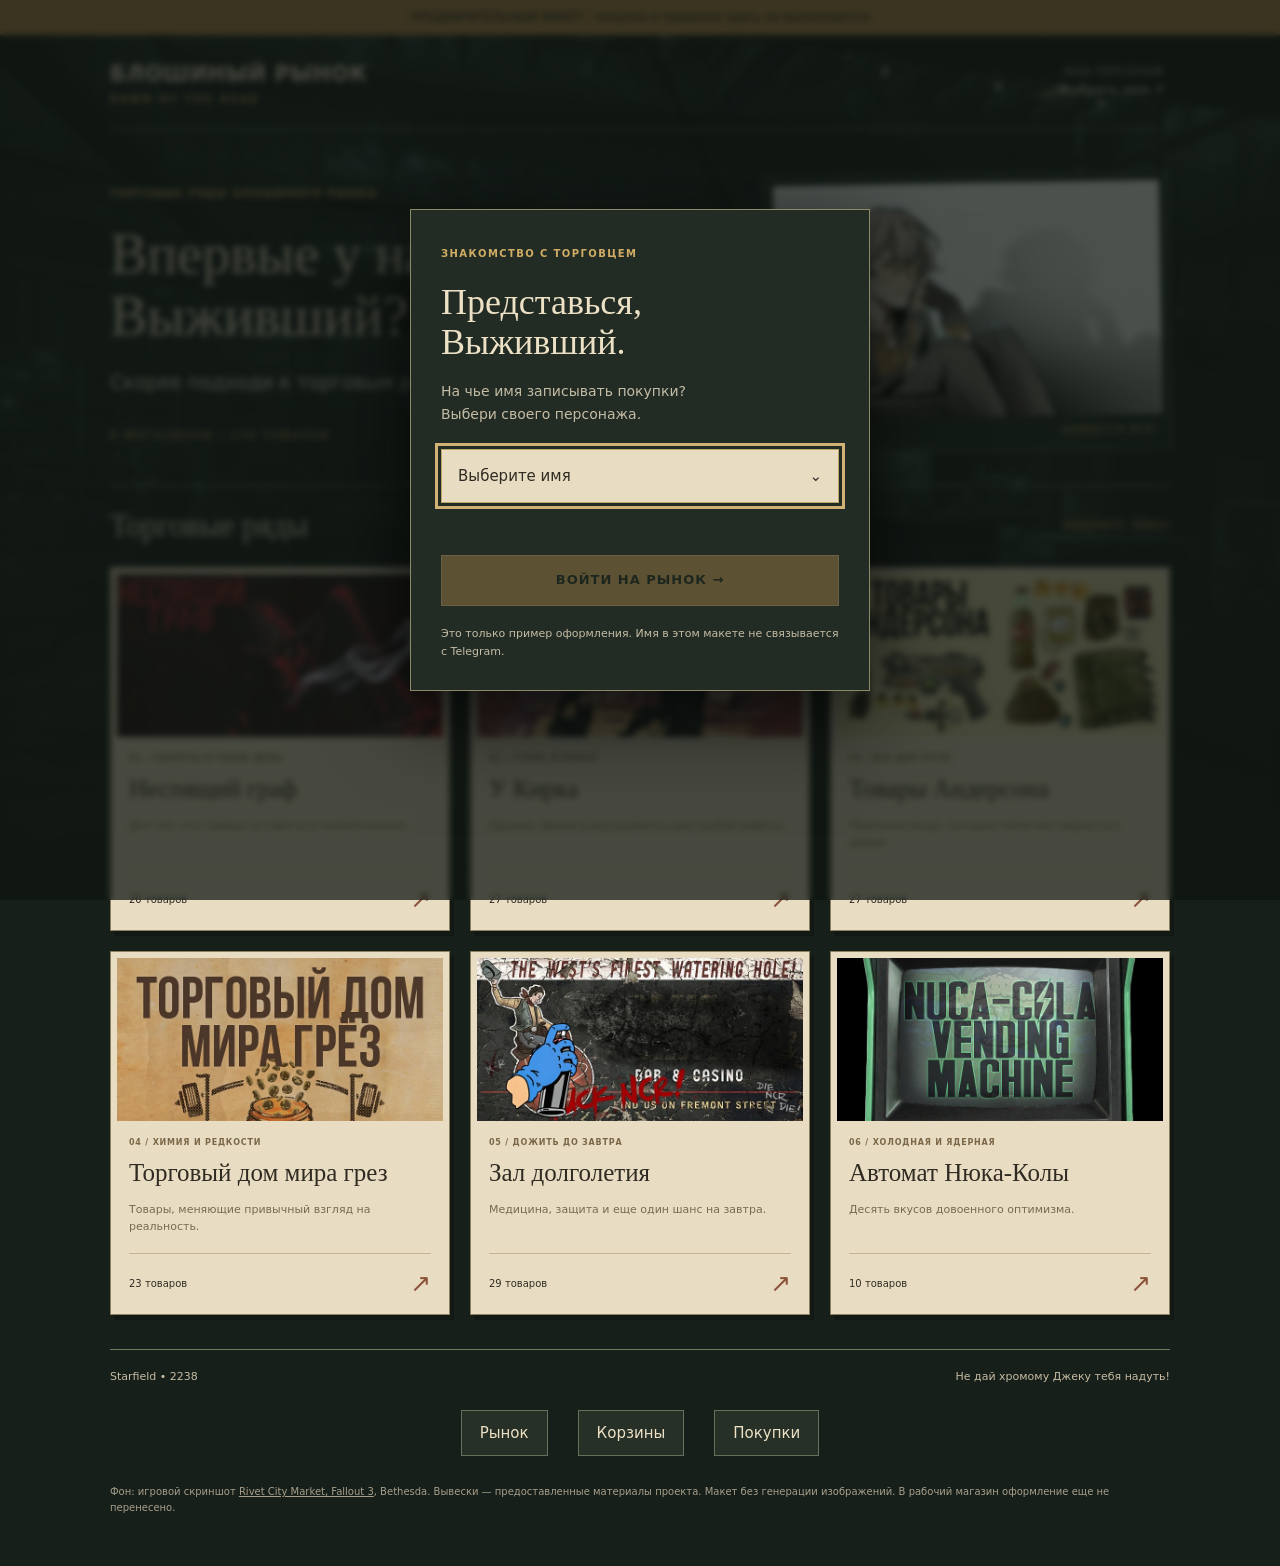
==== commit 3281c044: "docs: preserve complete original image assets and standalone preview" ====
--- a/docs/bunker-preview/index.html
+++ b/docs/bunker-preview/index.html
@@ -1,543 +1,13 @@
 <!doctype html><html lang="ru"><meta charset="utf-8"><meta name="viewport" content="width=device-width,initial-scale=1"><title>Блошиный рынок — предварительный макет</title><style>
 *{box-sizing:border-box}body{margin:0;color:#ece0c5;background:#171f1a;font:15px/1.6 system-ui,sans-serif}body:before{content:"";position:fixed;inset:0;z-index:-1;background:linear-gradient(#151b16a0,#151b16df),url([data-uri]) center/cover no-repeat}button{font:inherit;cursor:pointer}button:focus-visible{outline:3px solid #d2b176;outline-offset:3px}h1,h2,h3{font-family:Georgia,serif;font-weight:400;line-height:1.12}button,article{border-radius:0}.notice{background:#b68a4d;color:#172018;text-align:center;padding:8px 14px;font-size:12px}.shell{max-width:1120px;margin:auto;padding:0 30px 40px}header{display:flex;align-items:center;justify-content:space-between;gap:14px;padding:23px 0;border-bottom:1px solid #7b8064}.brand{font-size:21px;font-weight:750;letter-spacing:.6px}.brand small{display:block;font-size:9px;letter-spacing:3px;color:#cfac68}.wallet{border:0;background:none;color:#ece0c5;text-align:right;font-size:13px}.wallet small{display:block;color:#bdb59f;font-size:10px;letter-spacing:1px}.hero{display:grid;grid-template-columns:1.5fr 1fr;gap:50px;align-items:center;padding:44px 0 34px}.eyebrow{color:#d0ac65;font-size:10px;letter-spacing:1.4px;font-weight:650}.hero h1{font-size:clamp(36px,5vw,56px);margin:19px 0}.hero p{font-size:19px;margin-bottom:24px}.hero .count{font-size:11px;letter-spacing:2px;color:#d0ac65}.hero figure{margin:0;border:1px solid #74775e;padding:8px;background:#202923da;transform:rotate(-1deg)}.hero figure img{display:block;width:100%;aspect-ratio:1.65;object-fit:cover}.hero figcaption{padding:7px 5px 2px;display:flex;justify-content:space-between;font-size:10px;color:#d0ac65;letter-spacing:1px}.section-head{border-top:1px solid #86866c;padding:23px 0;display:flex;align-items:center;justify-content:space-between}.section-head h2{font-size:31px;margin:0}.section-head small{font-size:10px;color:#d0ac65;letter-spacing:1px}.grid{display:grid;grid-template-columns:repeat(3,minmax(0,1fr));gap:20px}article{color:#302b22;background:#e8ddc3;border:1px solid #8d7f60;box-shadow:4px 5px 0 #10171396;padding:6px 6px 0;display:flex;flex-direction:column;min-width:0}.art{background:#20211b;aspect-ratio:2;overflow:hidden;display:grid;place-items:center}.art img{display:block;width:100%;height:100%;object-fit:contain}.info{padding:16px 12px 0;display:flex;flex-direction:column;flex:1}.info small{font-size:8px;letter-spacing:.8px;color:#7b6747;font-weight:600}.info h3{font-size:25px;margin:9px 0 14px}.info p{font-size:11px;color:#776a53;margin:0 0 17px;flex:1}.info footer{border-top:1px solid #c4b592;display:flex;justify-content:space-between;align-items:center;font-size:10px;padding:10px 0}.info footer span{font-size:25px;color:#8b5339}.colophon{display:flex;justify-content:space-between;gap:15px;margin-top:34px;border-top:1px solid #72765e;padding-top:18px;color:#c6bca3;font-size:11px}nav{display:flex;justify-content:center;gap:30px;margin-top:25px}nav button{color:#ece0c5;background:#273026;border:1px solid #66715c;padding:10px 18px}dialog{padding:0;border:1px solid #8a8a69;background:#222c24;color:#ece0c5;width:min(92vw,460px);max-height:90vh;overflow:auto;box-shadow:0 25px 80px #000a}dialog::backdrop{background:#101612bd;backdrop-filter:blur(3px)}.gate{padding:30px}.gate h2{font-size:36px;margin:18px 0}.gate p{color:#c5bca5;font-size:14px;margin:0 0 24px}.combo{position:relative}.select{border:1px solid #bfa36b;width:100%;background:#e8ddc3;color:#302b22;display:flex;justify-content:space-between;padding:14px 16px;text-align:left}.options{background:#e8ddc3;border:1px solid #ad9667;margin-top:6px;padding:5px;max-height:220px;overflow:auto;scrollbar-color:#9d875d #e8ddc3}.options[hidden]{display:none}.options button{border:0;background:transparent;color:#302b22;display:block;text-align:left;width:100%;padding:10px 12px}.options button:hover,.options button:focus,.options button[aria-selected=true]{background:#d3bd8f;outline-offset:-2px}.enter{margin-top:20px;padding:14px;width:100%;color:#182017;background:#b68a4d;border:1px solid #d2b176;font-size:13px;font-weight:650;letter-spacing:1px}.enter:disabled{opacity:.4;cursor:default}.gate .hint{font-size:11px;margin:19px 0 0}.source{font-size:10px;margin-top:28px;color:#a79f8b}.source a{color:inherit}.selected{font-size:12px;color:#d0ac65;margin-top:12px;min-height:20px}
 @media(max-width:650px){.shell{padding:0 18px 24px}.notice{font-size:10px}.brand{font-size:15px}.brand small{font-size:7px;letter-spacing:1.5px}header{padding:18px 0}.hero{display:block;padding:30px 0 23px}.hero h1{font-size:39px}.hero p{font-size:16px}.hero figure{margin-top:28px}.hero figure img{aspect-ratio:2}.grid{grid-template-columns:repeat(2,minmax(0,1fr));gap:12px}.info{padding:13px 7px 0}.info h3{font-size:21px}.info small{font-size:7px;letter-spacing:.1px}.info p{font-size:10px}.section-head h2{font-size:26px}.section-head small{font-size:8px}.colophon{font-size:9px;display:block}.colophon span{display:block;margin:6px 0}nav{gap:8px}nav button{padding:9px 13px;font-size:12px}.gate{padding:24px}.gate h2{font-size:34px}.source{font-size:9px}}
-</style><body><div class="notice">ПРЕДВАРИТЕЛЬНЫЙ МАКЕТ · покупки и привязки здесь не выполняются</div><main class="shell"><header><div class="brand">БЛОШИНЫЙ РЫНОК<small>DAWN OF THE DEAD</small></div><button class="wallet" id="identity"><small>ВАШ ПЕРСОНАЖ</small><span id="player-name">Выбрать имя ↗</span></button></header><section class="hero"><div><span class="eyebrow">ТОРГОВЫЕ РЯДЫ БЛОШИНОГО РЫНКА</span><h1>Впервые у нас,<br>Выживший?</h1><p>Скорее подходи к торговым рядам!</p><span class="count">6 МАГАЗИНОВ / 136 ТОВАРОВ</span></div><figure><img src="[data-uri]" alt="Предоставленный баннер рынка"><figcaption><span>FLEA MARKET</span><span>НАЙДЕТСЯ ВСЕ!</span></figcaption></figure></section><div class="section-head"><h2>Торговые ряды</h2><small>ВЫБЕРИТЕ ЛАВКУ</small></div><section class="grid"><article><div class="art"><img src="[data-uri]